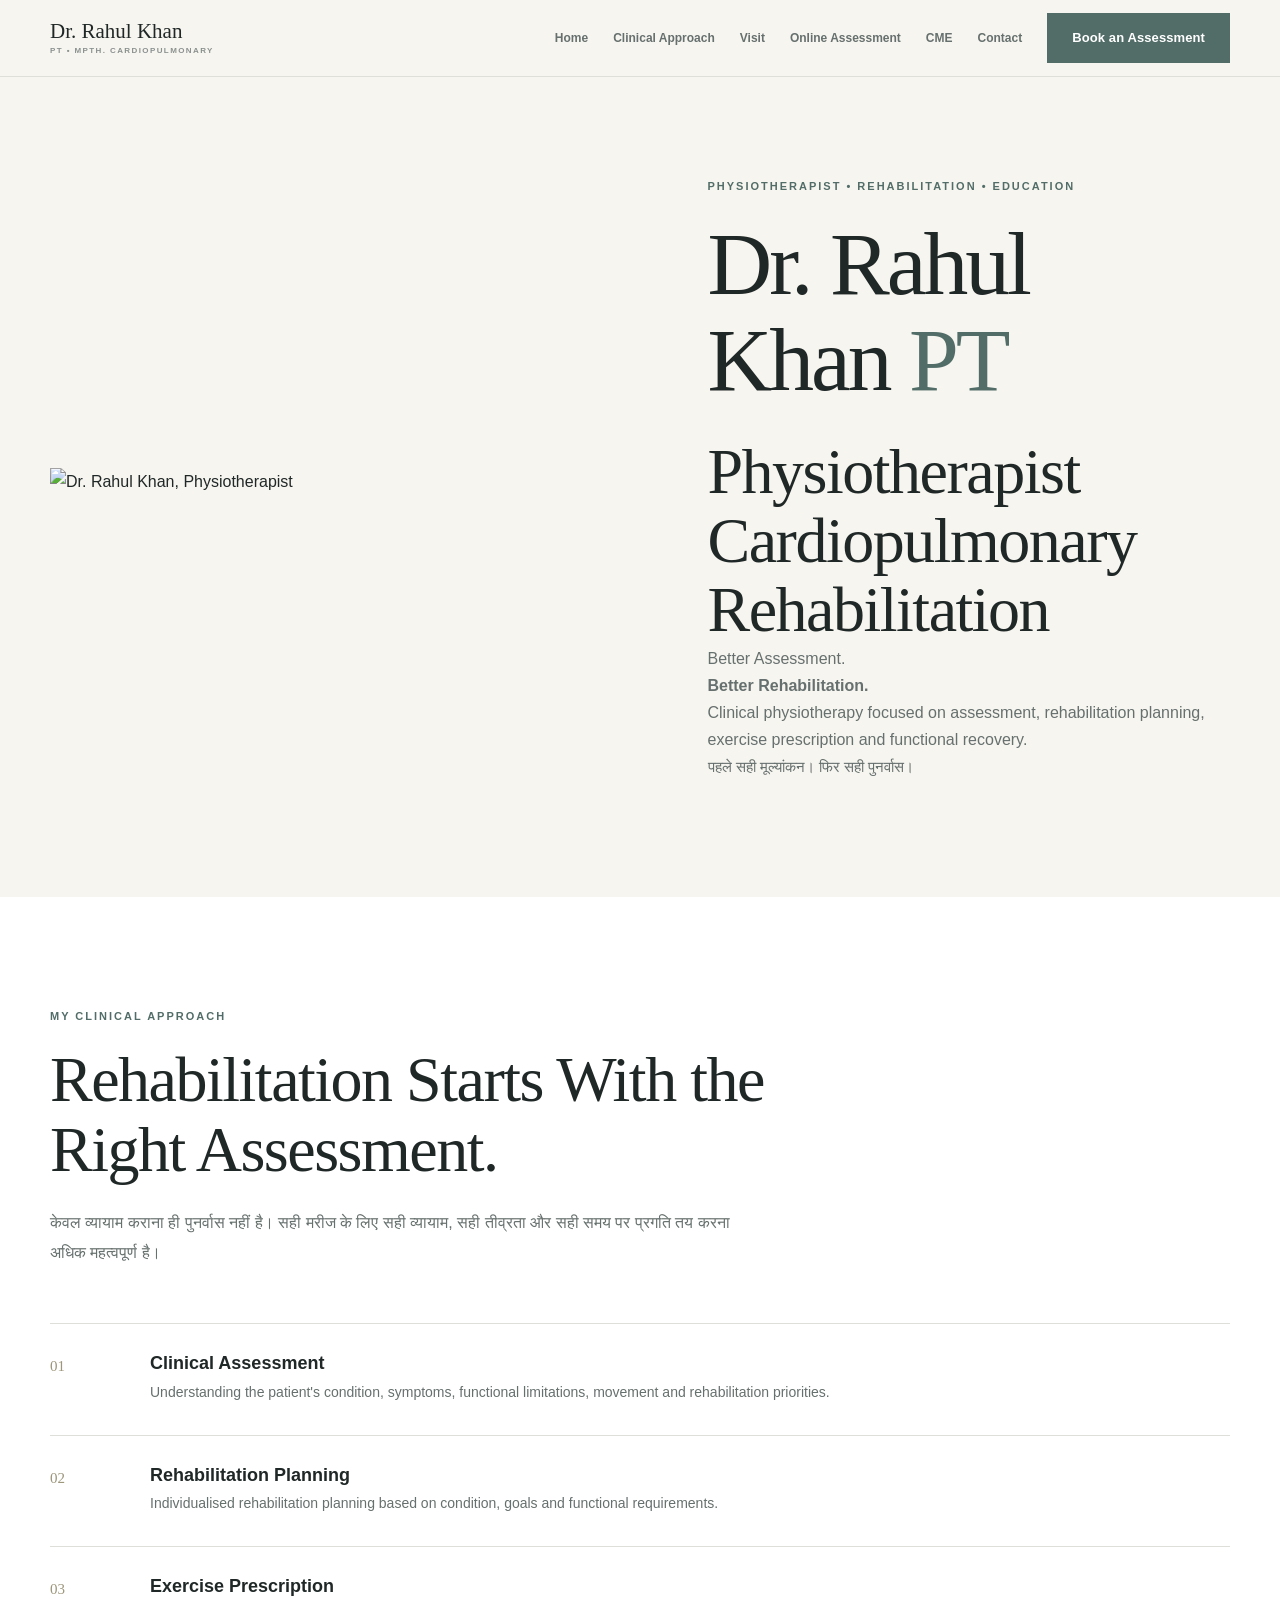
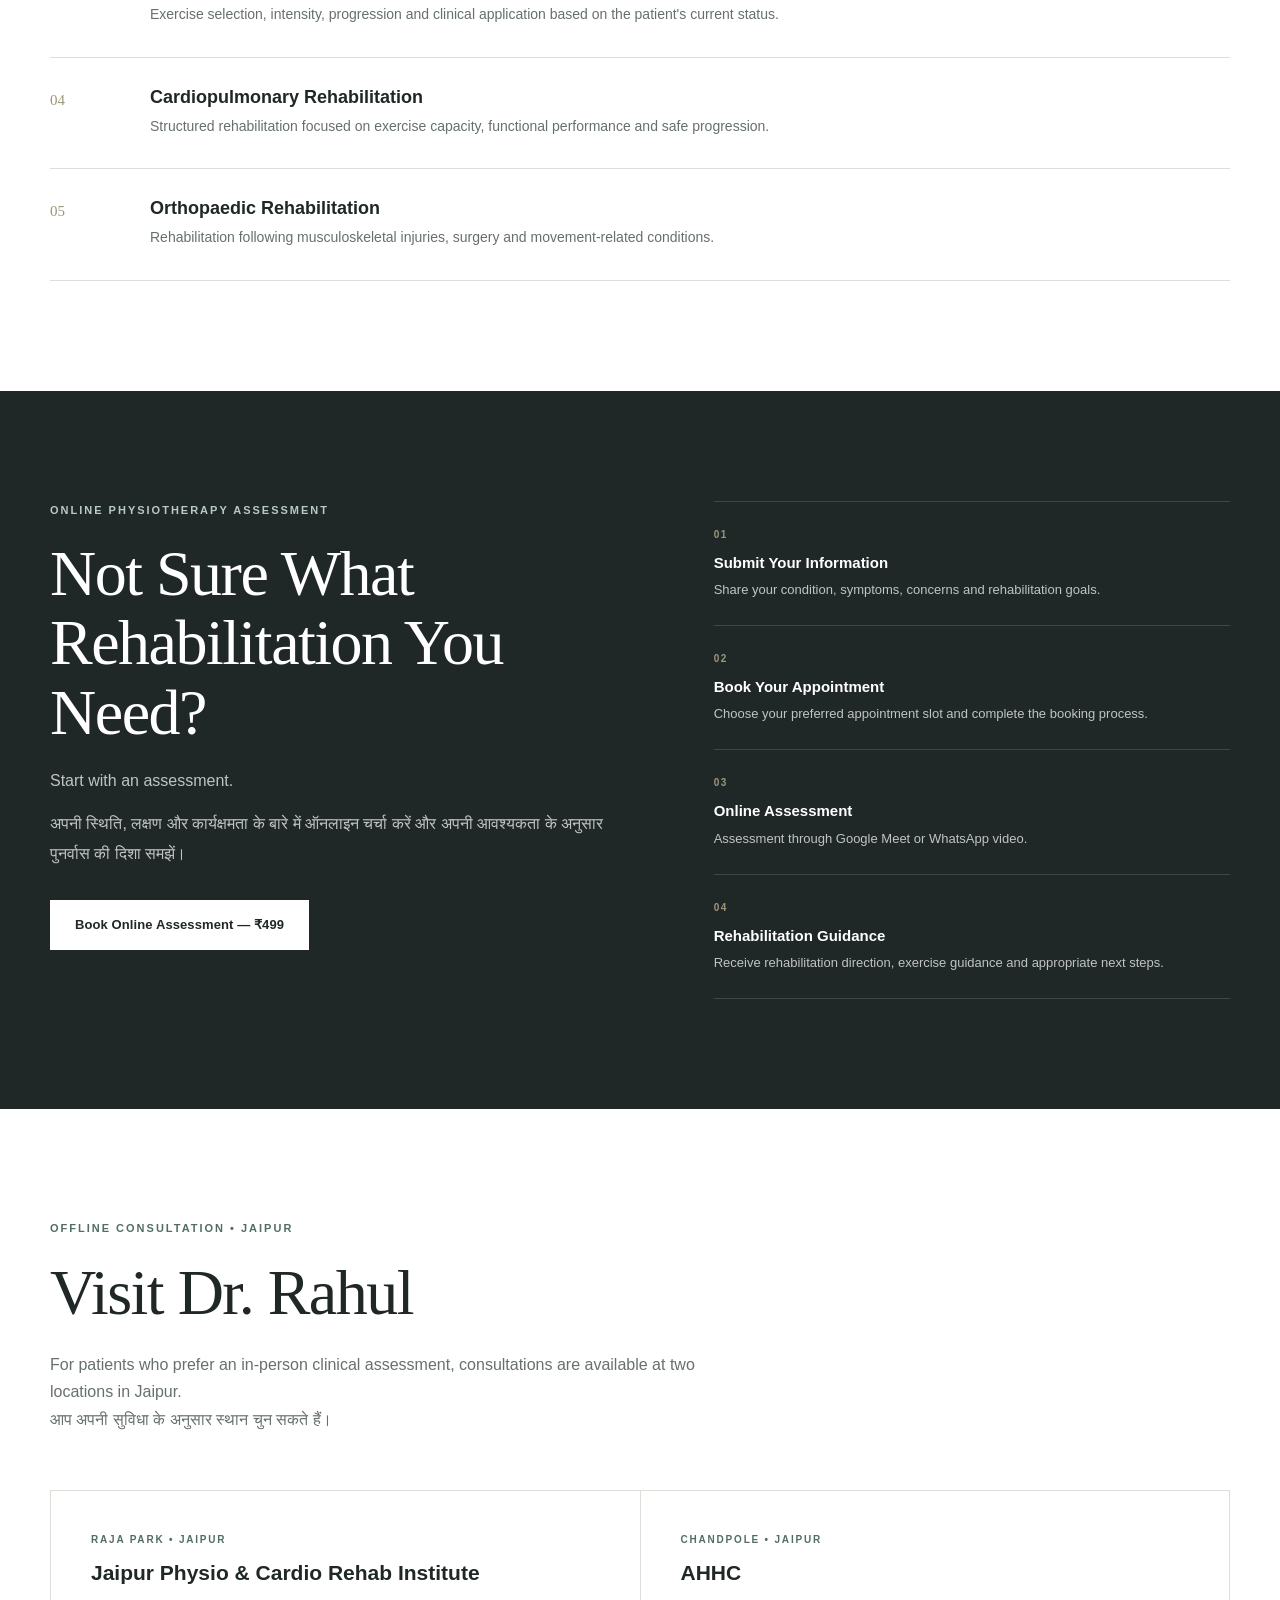
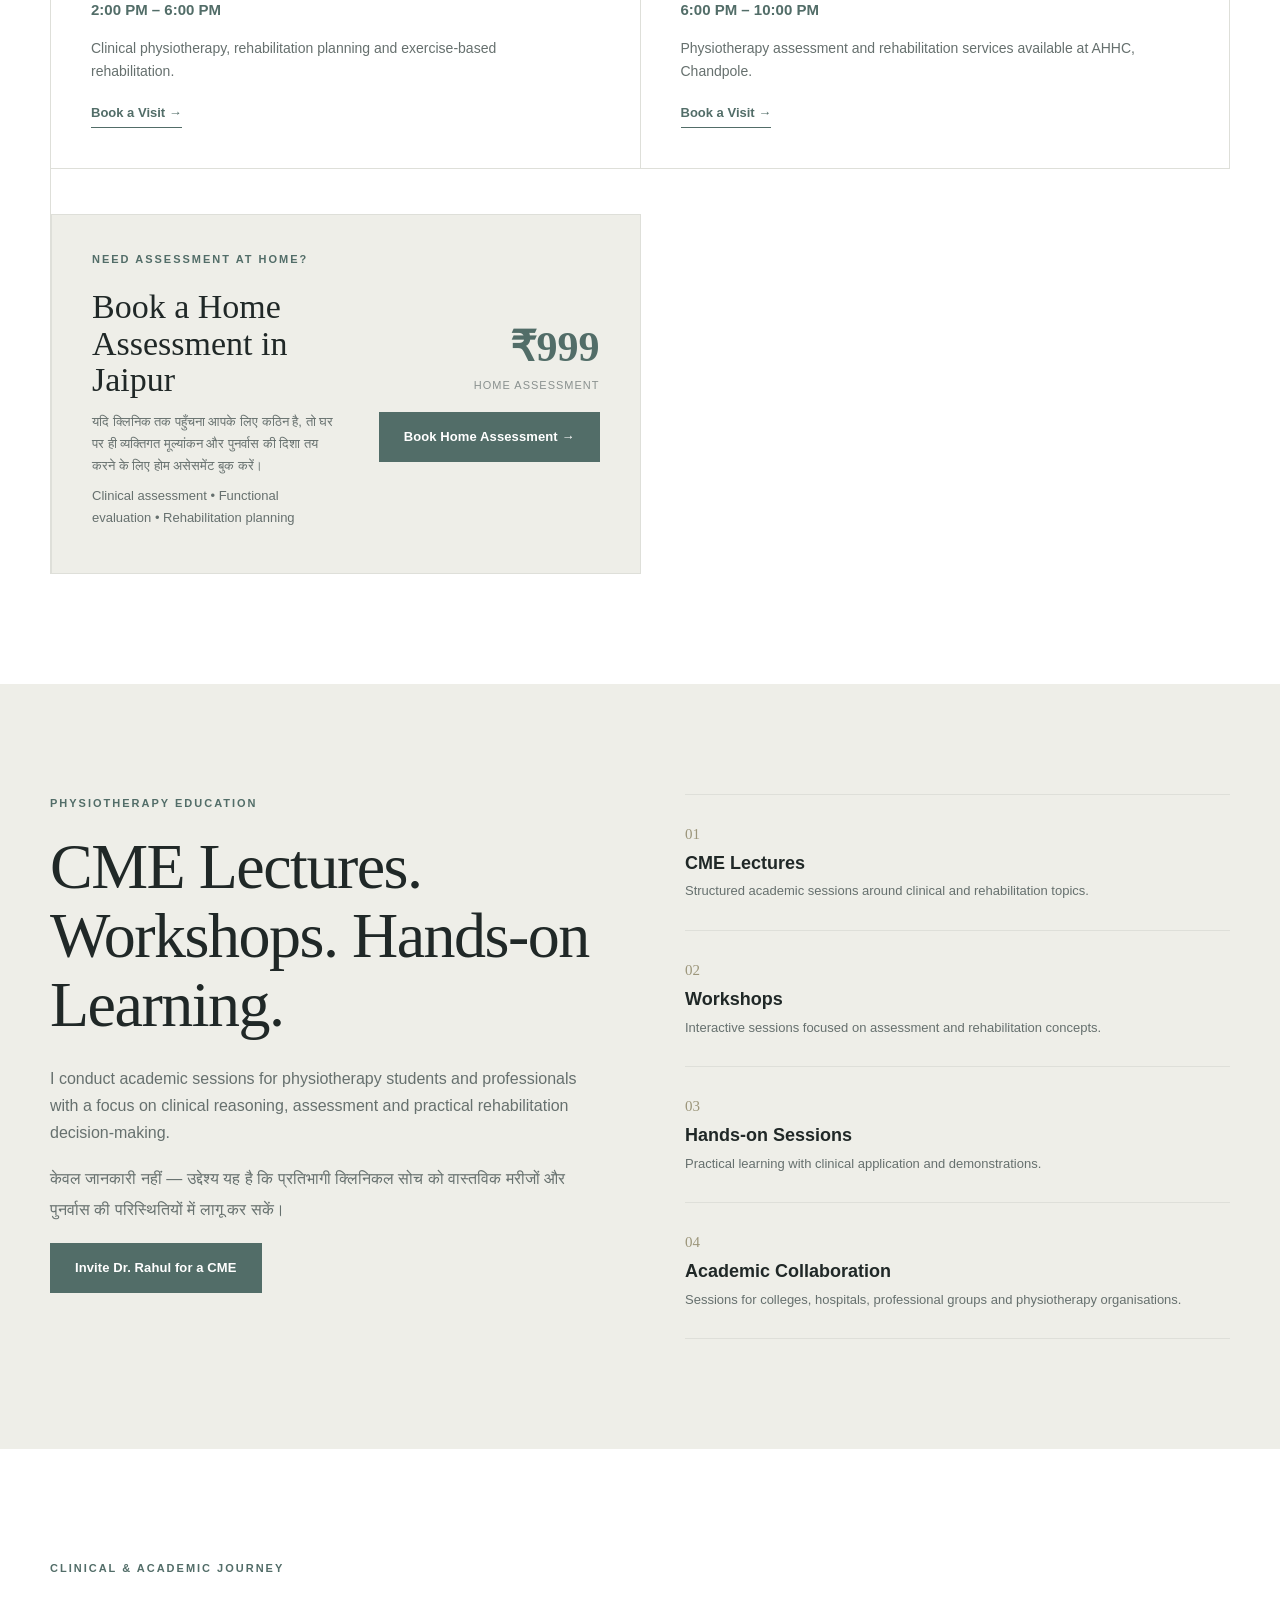
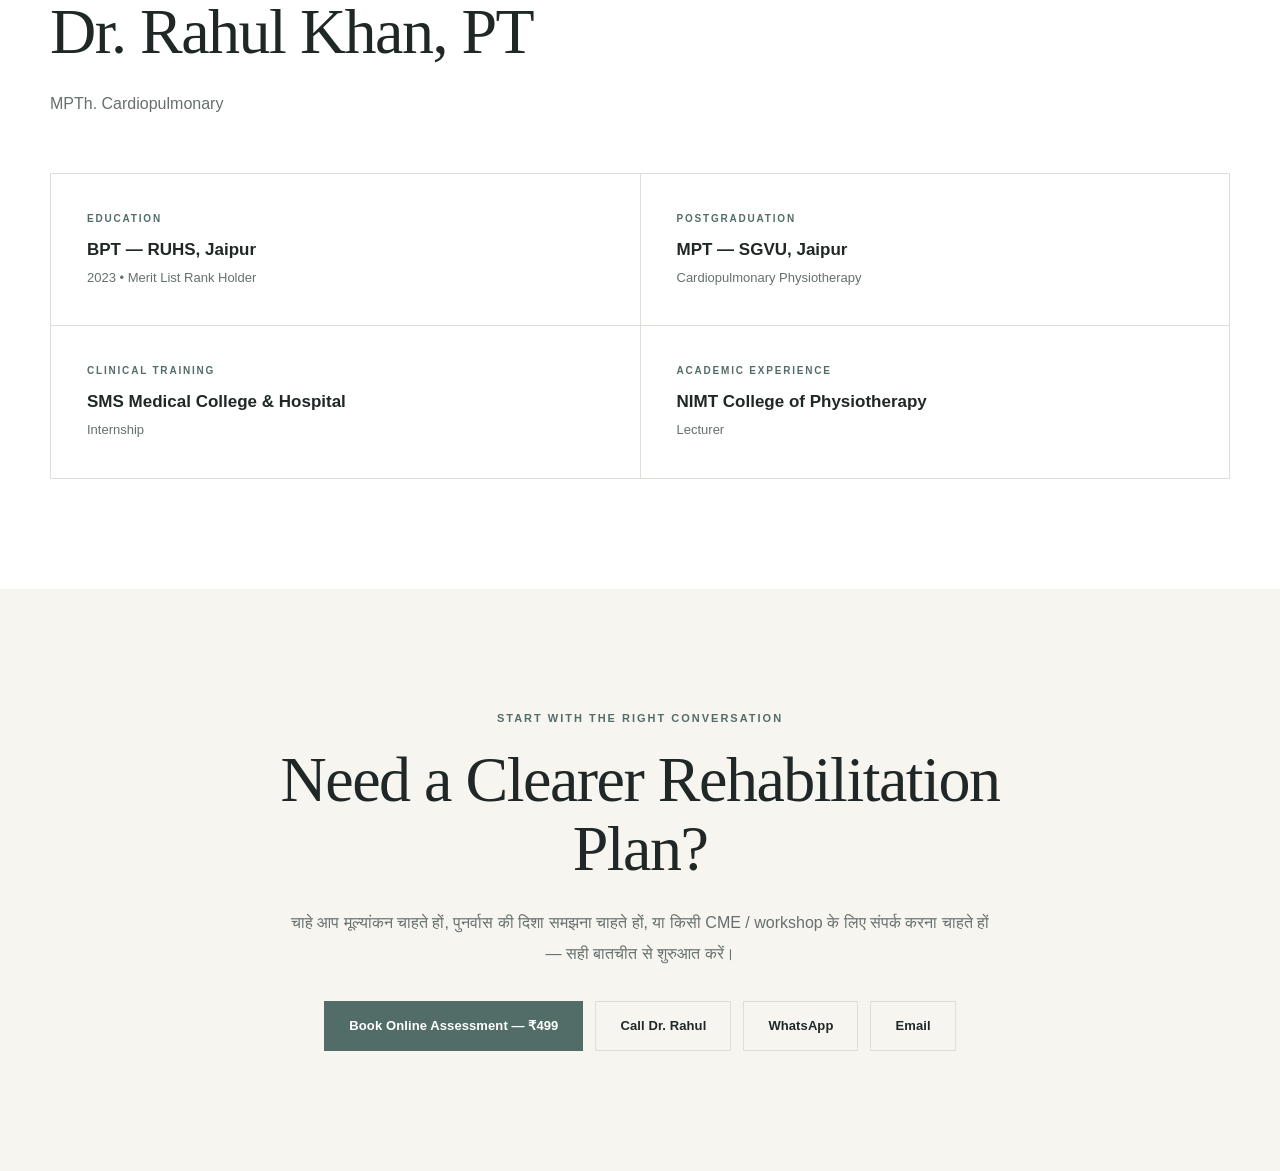
==== index.html @ 4900dc01 "Update index.html" ====
<!DOCTYPE html>
<html lang="en">

<head>

    <!-- =====================================================
         BASIC SEO
    ====================================================== -->

    <meta charset="UTF-8">

    <meta name="viewport"
          content="width=device-width, initial-scale=1.0">

    <title>
        Dr. Rahul Khan PT | Physiotherapist in Jaipur | Rehabilitation & Clinical Assessment
    </title>

    <meta name="description"
          content="Dr. Rahul Khan, PT (MPTh. Cardiopulmonary) is a physiotherapist in Jaipur focused on clinical assessment, rehabilitation planning, exercise prescription and cardiopulmonary rehabilitation. Online assessment, home assessment and CME sessions available.">

    <meta name="keywords"
          content="Dr Rahul Khan physiotherapist Jaipur, physiotherapist Jaipur, physiotherapy assessment Jaipur, rehabilitation planning Jaipur, physiotherapist home assessment Jaipur, cardiopulmonary rehabilitation Jaipur, exercise prescription, physiotherapy CME, physiotherapy lecturer">

    <meta name="author"
          content="Dr. Rahul Khan, PT">

    <meta name="robots"
          content="index, follow">

    <meta name="language"
          content="English">


    <!-- =====================================================
         CANONICAL
    ====================================================== -->

    <link rel="canonical"
          href="https://drrahulkhanpt.github.io/Dr_RahulPT/">


    <!-- =====================================================
         OPEN GRAPH
    ====================================================== -->

    <meta property="og:type"
          content="website">

    <meta property="og:title"
          content="Dr. Rahul Khan PT | Physiotherapist in Jaipur">

    <meta property="og:description"
          content="Clinical assessment, rehabilitation planning, exercise prescription and physiotherapy education by Dr. Rahul Khan, PT.">

    <meta property="og:url"
          content="https://drrahulkhanpt.github.io/Dr_RahulPT/">

    <meta property="og:site_name"
          content="Dr. Rahul Khan PT">


    <!-- =====================================================
         TWITTER / SOCIAL SHARING
    ====================================================== -->

    <meta name="twitter:card"
          content="summary">

    <meta name="twitter:title"
          content="Dr. Rahul Khan PT | Physiotherapist in Jaipur">

    <meta name="twitter:description"
          content="Clinical assessment, rehabilitation planning, exercise prescription and physiotherapy education.">


    <!-- =====================================================
         STYLESHEET
    ====================================================== -->

    <link rel="stylesheet"
          href="css/style.css">


    <!-- =====================================================
         STRUCTURED DATA / LOCAL SEO
    ====================================================== -->

    <script type="application/ld+json">
    {
        "@context": "https://schema.org",
        "@type": "Person",

        "name": "Dr. Rahul Khan",

        "jobTitle": "Physiotherapist",

        "description": "Physiotherapist focused on clinical assessment, rehabilitation planning, exercise prescription and cardiopulmonary rehabilitation.",

        "url": "https://drrahulkhanpt.github.io/Dr_RahulPT/",

        "email": "mailto:drrahulkhanpt@gmail.com",

        "telephone": "+91-9351449746",

        "sameAs": [
            "https://www.instagram.com/dr_rahul100825/"
        ],

        "worksFor": {
            "@type": "Organization",
            "name": "Jaipur Physio & Cardio Rehab Institute"
        },

        "knowsAbout": [
            "Physiotherapy",
            "Clinical Assessment",
            "Rehabilitation Planning",
            "Exercise Prescription",
            "Cardiopulmonary Rehabilitation",
            "Orthopaedic Rehabilitation",
            "Physiotherapy Education"
        ]
    }
    </script>

</head>


<body>


<!-- =========================================================
     HEADER
========================================================= -->

<header class="site-header">

    <div class="container">

        <a href="#home"
           class="site-logo">

            Dr. Rahul Khan

            <span>
                PT • MPTh. Cardiopulmonary
            </span>

        </a>


        <nav class="nav-links">

            <a href="#home">
                Home
            </a>

            <a href="#approach">
                Clinical Approach
            </a>

            <a href="#visit">
                Visit
            </a>

            <a href="#online">
                Online Assessment
            </a>

            <a href="#cme">
                CME
            </a>

            <a href="#contact">
                Contact
            </a>

        </nav>


        <a href="#online"
           class="btn btn-primary">

            Book an Assessment

        </a>

    </div>

</header>



<!-- =========================================================
     HERO / PROFESSIONAL INTRODUCTION
========================================================= -->

<section class="hero" id="home">

    <div class="container hero-container">

        <!-- PROFESSIONAL PHOTO -->

        <div class="hero-image">

            <img
                src="images/dr-rahul-khan.jpg"
                alt="Dr. Rahul Khan, Physiotherapist"
            >

        </div>


        <!-- PROFESSIONAL INTRODUCTION -->

        <div class="hero-content">

            <div class="eyebrow">
                PHYSIOTHERAPIST • REHABILITATION • EDUCATION
            </div>


            <h1>
                Dr. Rahul Khan
                <span>PT</span>
            </h1>


            <h2>
                Physiotherapist
                <br>
                Cardiopulmonary Rehabilitation
            </h2>


            <p class="hero-tagline">
                Better Assessment.
                <br>
                <strong>Better Rehabilitation.</strong>
            </p>


            <p class="hero-description">

                Clinical physiotherapy focused on assessment,
                rehabilitation planning, exercise prescription
                and functional recovery.

            </p>


            <p class="hindi-text">

                पहले सही मूल्यांकन।
                फिर सही पुनर्वास।

            </p>

        </div>

    </div>

</section>
<!-- =========================================================
     CLINICAL APPROACH
========================================================= -->

<section class="approach-section"
         id="approach">

    <div class="container">


        <div class="section-intro">

            <div class="eyebrow">
                MY CLINICAL APPROACH
            </div>


            <h2>
                Rehabilitation Starts With the Right Assessment.
            </h2>


            <p class="hindi-text">

                केवल व्यायाम कराना ही पुनर्वास नहीं है।
                सही मरीज के लिए सही व्यायाम, सही तीव्रता
                और सही समय पर प्रगति तय करना अधिक महत्वपूर्ण है।

            </p>

        </div>



        <div class="approach-grid">


            <!-- 01 -->

            <div class="approach-item">

                <span>
                    01
                </span>

                <div>

                    <h3>
                        Clinical Assessment
                    </h3>

                    <p>
                        Understanding the patient's condition,
                        symptoms, functional limitations,
                        movement and rehabilitation priorities.
                    </p>

                </div>

            </div>



            <!-- 02 -->

            <div class="approach-item">

                <span>
                    02
                </span>

                <div>

                    <h3>
                        Rehabilitation Planning
                    </h3>

                    <p>
                        Individualised rehabilitation planning
                        based on condition, goals and functional
                        requirements.
                    </p>

                </div>

            </div>



            <!-- 03 -->

            <div class="approach-item">

                <span>
                    03
                </span>

                <div>

                    <h3>
                        Exercise Prescription
                    </h3>

                    <p>
                        Exercise selection, intensity, progression
                        and clinical application based on the
                        patient's current status.
                    </p>

                </div>

            </div>



            <!-- 04 -->

            <div class="approach-item">

                <span>
                    04
                </span>

                <div>

                    <h3>
                        Cardiopulmonary Rehabilitation
                    </h3>

                    <p>
                        Structured rehabilitation focused on
                        exercise capacity, functional performance
                        and safe progression.
                    </p>

                </div>

            </div>



            <!-- 05 -->

            <div class="approach-item">

                <span>
                    05
                </span>

                <div>

                    <h3>
                        Orthopaedic Rehabilitation
                    </h3>

                    <p>
                        Rehabilitation following musculoskeletal
                        injuries, surgery and movement-related
                        conditions.
                    </p>

                </div>

            </div>

        </div>

    </div>

</section>



<!-- =========================================================
     ONLINE ASSESSMENT
========================================================= -->

<section class="online-section"
         id="online">

    <div class="container online-container">


        <!-- LEFT -->

        <div>

            <div class="eyebrow">
                ONLINE PHYSIOTHERAPY ASSESSMENT
            </div>


            <h2>
                Not Sure What Rehabilitation You Need?
            </h2>


            <p>
                Start with an assessment.
            </p>


            <p class="hindi-text">

                अपनी स्थिति, लक्षण और कार्यक्षमता के बारे में
                ऑनलाइन चर्चा करें और अपनी आवश्यकता के अनुसार
                पुनर्वास की दिशा समझें।

            </p>


            <div class="hero-actions">

                <a href="booking.html"
                   class="btn btn-light">

                    Book Online Assessment — ₹499

                </a>

            </div>

        </div>



        <!-- RIGHT -->

        <div class="online-process">


            <div>

                <span>
                    01
                </span>

                <strong>
                    Submit Your Information
                </strong>

                <p>
                    Share your condition, symptoms,
                    concerns and rehabilitation goals.
                </p>

            </div>


            <div>

                <span>
                    02
                </span>

                <strong>
                    Book Your Appointment
                </strong>

                <p>
                    Choose your preferred appointment
                    slot and complete the booking process.
                </p>

            </div>


            <div>

                <span>
                    03
                </span>

                <strong>
                    Online Assessment
                </strong>

                <p>
                    Assessment through Google Meet
                    or WhatsApp video.
                </p>

            </div>


            <div>

                <span>
                    04
                </span>

                <strong>
                    Rehabilitation Guidance
                </strong>

                <p>
                    Receive rehabilitation direction,
                    exercise guidance and appropriate
                    next steps.
                </p>

            </div>

        </div>

    </div>

</section>



<!-- =========================================================
     OFFLINE VISIT
========================================================= -->

<section class="visit-section"
         id="visit">

    <div class="container">


        <div class="section-intro">

            <div class="eyebrow">
                OFFLINE CONSULTATION • JAIPUR
            </div>


            <h2>
                Visit Dr. Rahul
            </h2>


            <p>
                For patients who prefer an in-person
                clinical assessment, consultations are
                available at two locations in Jaipur.
            </p>


            <p class="hindi-text">

                आप अपनी सुविधा के अनुसार स्थान चुन सकते हैं।

            </p>

        </div>



        <div class="visit-grid">


            <!-- JPCRI -->

            <div class="visit-card">

                <span>
                    RAJA PARK • JAIPUR
                </span>


                <h3>
                    Jaipur Physio & Cardio Rehab Institute
                </h3>


                <p class="time">
                    2:00 PM – 6:00 PM
                </p>


                <p>
                    Clinical physiotherapy,
                    rehabilitation planning and
                    exercise-based rehabilitation.
                </p>


                <a href="#contact"
                   class="text-button">

                    Book a Visit →

                </a>

            </div>



            <!-- AHHC -->

            <div class="visit-card">

                <span>
                    CHANDPOLE • JAIPUR
                </span>


                <h3>
                    AHHC
                </h3>


                <p class="time">
                    6:00 PM – 10:00 PM
                </p>


                <p>
                    Physiotherapy assessment and
                    rehabilitation services available
                    at AHHC, Chandpole.
                </p>


                <a href="#contact"
                   class="text-button">

                    Book a Visit →

                </a>
                        </div>


        <!-- =================================================
             HOME ASSESSMENT CTA
        ================================================== -->

        <div class="home-visit-cta">

            <div>

                <div class="eyebrow">
                    NEED ASSESSMENT AT HOME?
                </div>

                <h3>
                    Book a Home Assessment in Jaipur
                </h3>

                <p class="hindi-text">

                    यदि क्लिनिक तक पहुँचना आपके लिए कठिन है,
                    तो घर पर ही व्यक्तिगत मूल्यांकन और
                    पुनर्वास की दिशा तय करने के लिए
                    होम असेसमेंट बुक करें।

                </p>

                <p>
                    Clinical assessment • Functional evaluation
                    • Rehabilitation planning
                </p>

            </div>


            <div class="home-visit-cta-action">

                <strong>
                    ₹999
                </strong>

                <span>
                    Home Assessment
                </span>


                <a
                    href="home-assessment.html"
                    class="btn btn-primary">

                    Book Home Assessment →

                </a>

            </div>

        </div>

    </div>

</section>
    



<!-- =========================================================
     CME / EDUCATION
========================================================= -->

<section class="cme-section"
         id="cme">

    <div class="container cme-container">


        <div class="cme-content">

            <div class="eyebrow">
                PHYSIOTHERAPY EDUCATION
            </div>


            <h2>
                CME Lectures. Workshops. Hands-on Learning.
            </h2>


            <p>

                I conduct academic sessions for physiotherapy
                students and professionals with a focus on
                clinical reasoning, assessment and practical
                rehabilitation decision-making.

            </p>


            <p class="hindi-text">

                केवल जानकारी नहीं — उद्देश्य यह है कि
                प्रतिभागी क्लिनिकल सोच को वास्तविक मरीजों
                और पुनर्वास की परिस्थितियों में लागू कर सकें।

            </p>


            <a href="cme-booking.html"
               class="btn btn-primary">

                Invite Dr. Rahul for a CME

            </a>

        </div>



        <div class="cme-topics">


            <div>

                <span>
                    01
                </span>

                <h3>
                    CME Lectures
                </h3>

                <p>
                    Structured academic sessions
                    around clinical and rehabilitation topics.
                </p>

            </div>


            <div>

                <span>
                    02
                </span>

                <h3>
                    Workshops
                </h3>

                <p>
                    Interactive sessions focused on
                    assessment and rehabilitation concepts.
                </p>

            </div>


            <div>

                <span>
                    03
                </span>

                <h3>
                    Hands-on Sessions
                </h3>

                <p>
                    Practical learning with clinical
                    application and demonstrations.
                </p>

            </div>


            <div>

                <span>
                    04
                </span>

                <h3>
                    Academic Collaboration
                </h3>

                <p>
                    Sessions for colleges, hospitals,
                    professional groups and physiotherapy
                    organisations.
                </p>

            </div>

        </div>

    </div>

</section>



<!-- =========================================================
     EDUCATION & PROFESSIONAL JOURNEY
========================================================= -->

<section class="credentials-section">

    <div class="container">


        <div class="section-intro">

            <div class="eyebrow">
                CLINICAL & ACADEMIC JOURNEY
            </div>


            <h2>
                Dr. Rahul Khan, PT
            </h2>


            <p>
                MPTh. Cardiopulmonary
            </p>

        </div>



        <div class="credentials-grid">


            <!-- EDUCATION -->

            <div>

                <span>
                    EDUCATION
                </span>

                <h3>
                    BPT — RUHS, Jaipur
                </h3>

                <p>
                    2023 • Merit List Rank Holder
                </p>

            </div>



            <!-- POSTGRADUATION -->

            <div>

                <span>
                    POSTGRADUATION
                </span>

                <h3>
                    MPT — SGVU, Jaipur
                </h3>

                <p>
                    Cardiopulmonary Physiotherapy
                </p>

            </div>



            <!-- CLINICAL TRAINING -->

            <div>

                <span>
                    CLINICAL TRAINING
                </span>

                <h3>
                    SMS Medical College & Hospital
                </h3>

                <p>
                    Internship
                </p>

            </div>



            <!-- ACADEMIC EXPERIENCE -->

            <div>

                <span>
                    ACADEMIC EXPERIENCE
                </span>

                <h3>
                    NIMT College of Physiotherapy
                </h3>

                <p>
                    Lecturer
                </p>

            </div>

        </div>

    </div>

</section>



<!-- =========================================================
     CONTACT / FINAL CTA
========================================================= -->

<section class="final-section" id="contact">

    <div class="container">

        <div class="eyebrow">
            START WITH THE RIGHT CONVERSATION
        </div>

        <h2>
            Need a Clearer Rehabilitation Plan?
        </h2>

        <p class="hindi-text">

            चाहे आप मूल्यांकन चाहते हों,
            पुनर्वास की दिशा समझना चाहते हों,
            या किसी CME / workshop के लिए संपर्क करना चाहते हों —
            सही बातचीत से शुरुआत करें।

        </p>

        <div class="final-actions">

            <a href="booking.html"
               class="btn btn-primary">

                Book Online Assessment — ₹499

            </a>

            <a href="tel:+919351449746"
               class="btn btn-outline">

                Call Dr. Rahul

            </a>

            <a href="https://wa.me/919351449746"
               class="btn btn-outline"
               target="_blank"
               rel="noopener">

                WhatsApp

            </a>

            <a href="mailto:drrahulkhanpt@gmail.com"
               class="btn btn-outline">

                Email

            </a>

        </div>

    </div>

</section>
---- css/style.css ----
/* =========================================================
   DR. RAHUL KHAN, PT
   PERSONAL WEBSITE
   Clinical Physiotherapy • Rehabilitation • Education

   DESIGN:
   Warm Ivory + Charcoal + Muted Sage
   Responsive / Mobile First
========================================================= */


/* =========================================================
   01. COLOUR SYSTEM & VARIABLES
========================================================= */

:root {

    --bg: #F7F5F0;
    --bg-soft: #EEEEE8;
    --white: #FFFFFF;

    --text: #202827;
    --text-soft: #66706E;
    --text-light: #8A918F;

    --accent: #526D68;
    --accent-dark: #3F5955;
    --accent-soft: #DCE5E1;

    --dark: #202827;
    --dark-soft: #2B3432;

    --border: #DEDFD9;
    --border-dark: rgba(255,255,255,0.14);

    --gold-muted: #9C967B;

    --serif: Georgia, "Times New Roman", serif;
    --sans: Arial, Helvetica, sans-serif;

    --container: 1180px;

    --section-space: 110px;

}


/* =========================================================
   02. RESET
========================================================= */

* {
    margin: 0;
    padding: 0;
    box-sizing: border-box;
}

html {
    scroll-behavior: smooth;
}

body {
    background: var(--bg);
    color: var(--text);

    font-family: var(--sans);

    font-size: 16px;
    line-height: 1.7;

    -webkit-font-smoothing: antialiased;
    text-rendering: optimizeLegibility;
}

img {
    display: block;
    max-width: 100%;
}

a {
    color: inherit;
    text-decoration: none;
}

button,
input,
textarea,
select {
    font: inherit;
}


/* =========================================================
   03. GLOBAL CONTAINER
========================================================= */

.container {
    width: min(
        calc(100% - 60px),
        var(--container)
    );

    margin-left: auto;
    margin-right: auto;
}


/* =========================================================
   04. TYPOGRAPHY
========================================================= */

h1,
h2,
h3 {
    font-family: var(--serif);

    font-weight: 500;

    color: var(--text);

    line-height: 1.08;
}

h1 {
    letter-spacing: -3px;
}

h2 {
    font-size: clamp(42px, 5vw, 68px);

    letter-spacing: -1.5px;
}

h3 {
    font-size: 24px;
}

p {
    color: var(--text-soft);
}

.eyebrow {
    margin-bottom: 20px;

    color: var(--accent);

    font-size: 11px;
    font-weight: 700;

    letter-spacing: 2px;

    text-transform: uppercase;
}

.hindi-text {
    line-height: 1.9;
}


/* =========================================================
   05. BUTTON SYSTEM
========================================================= */

.btn {
    display: inline-flex;

    align-items: center;
    justify-content: center;

    min-height: 50px;

    padding: 0 24px;

    border: 1px solid transparent;

    font-size: 13px;
    font-weight: 700;

    letter-spacing: 0.1px;

    transition:
        background 0.25s ease,
        color 0.25s ease,
        border-color 0.25s ease,
        transform 0.25s ease;
}

.btn:hover {
    transform: translateY(-2px);
}

.btn-primary {
    background: var(--accent);
    color: var(--white);
}

.btn-primary:hover {
    background: var(--accent-dark);
}

.btn-light {
    background: var(--white);
    color: var(--dark);
}

.btn-light:hover {
    background: var(--accent-soft);
}

.btn-outline {
    background: transparent;

    border-color: var(--border);

    color: var(--text);
}

.btn-outline:hover {
    border-color: var(--accent);
    color: var(--accent);
}


/* =========================================================
   06. TEXT BUTTON
========================================================= */

.text-button {
    display: inline-block;

    margin-top: 18px;

    padding-bottom: 3px;

    color: var(--accent);

    font-size: 13px;
    font-weight: 700;

    border-bottom: 1px solid var(--accent);

    transition:
        color 0.2s ease,
        border-color 0.2s ease;
}

.text-button:hover {
    color: var(--accent-dark);
    border-color: var(--accent-dark);
}


/* =========================================================
   07. HEADER
========================================================= */

.site-header {
    position: sticky;

    top: 0;

    z-index: 1000;

    background: rgba(247,245,240,0.96);

    border-bottom: 1px solid var(--border);

    backdrop-filter: blur(12px);
}

.site-header .container {
    min-height: 76px;

    display: flex;

    align-items: center;

    justify-content: space-between;

    gap: 25px;
}

.site-logo {
    flex-shrink: 0;

    font-family: var(--serif);

    font-size: 21px;

    line-height: 1.1;

    color: var(--text);
}

.site-logo span {
    display: block;

    margin-top: 4px;

    font-family: var(--sans);

    font-size: 8px;

    font-weight: 600;

    letter-spacing: 1.4px;

    color: var(--text-light);

    text-transform: uppercase;
}

.nav-links {
    display: flex;

    align-items: center;

    justify-content: center;

    gap: 25px;

    margin-left: auto;
}

.nav-links a {
    color: var(--text-soft);

    font-size: 12px;

    font-weight: 600;

    transition: color 0.2s ease;
}

.nav-links a:hover {
    color: var(--accent);
}

.site-header > .container > .btn {
    flex-shrink: 0;
}


/* =========================================================
   08. HERO
========================================================= */

.hero {
    padding: 100px 0 110px;

    background: var(--bg);
}

.hero .container {
    display: grid;

    grid-template-columns: 1.05fr 0.95fr;

    align-items: center;

    gap: 80px;
}

.hero-content {
    max-width: 720px;
}

.hero h1 {
    margin-bottom: 28px;

    font-size: clamp(
        56px,
        7vw,
        92px
    );
}

.hero h1 span {
    color: var(--accent);
}

.hero .lead {
    max-width: 620px;

    margin-bottom: 22px;

    font-size: 18px;

    line-height: 1.8;
}

.hero .hindi-text {
    max-width: 620px;

    margin-bottom: 5px;

    color: var(--text-soft);

    font-size: 15px;
}

.hero-actions {
    display: flex;

    flex-wrap: wrap;

    gap: 12px;

    margin-top: 30px;
}


/* =========================================================
   09. HERO IMAGE
========================================================= */

.hero-image {
    width: 100%;
}

.photo-placeholder {
    width: 100%;

    min-height: 570px;

    display: flex;

    align-items: center;

    justify-content: center;

    padding: 40px;

    background: var(--accent-soft);

    border: 1px solid var(--border);

    text-align: center;
}

.photo-placeholder strong {
    display: block;

    margin-bottom: 8px;

    font-family: var(--serif);

    font-size: 25px;

    font-weight: 500;

    color: var(--text);
}

.photo-placeholder p {
    font-size: 13px;
}


/* =========================================================
   10. SECTION INTRO
========================================================= */

.section-intro {
    max-width: 760px;

    margin-bottom: 55px;
}

.section-intro h2 {
    margin-bottom: 24px;
}

.section-intro p {
    max-width: 700px;

    font-size: 16px;
}


/* =========================================================
   11. CLINICAL APPROACH
========================================================= */

.approach-section {
    padding: var(--section-space) 0;

    background: var(--white);
}

.approach-grid {
    border-top: 1px solid var(--border);
}

.approach-item {
    display: grid;

    grid-template-columns: 70px 1fr;

    gap: 30px;

    padding: 30px 0;

    border-bottom: 1px solid var(--border);
}

.approach-item > span {
    color: var(--gold-muted);

    font-family: var(--serif);

    font-size: 15px;
}

.approach-item h3 {
    margin-bottom: 7px;

    font-family: var(--sans);

    font-size: 18px;

    font-weight: 600;
}

.approach-item p {
    max-width: 780px;

    font-size: 14px;
}


/* =========================================================
   12. ONLINE ASSESSMENT
========================================================= */

.online-section {
    padding: var(--section-space) 0;

    background: var(--dark);
}

.online-container {
    display: grid;

    grid-template-columns: 1fr 0.9fr;

    align-items: start;

    gap: 90px;
}

.online-section h2 {
    max-width: 760px;

    margin-bottom: 20px;

    color: var(--white);
}

.online-section p {
    color: rgba(255,255,255,0.72);
}

.online-section .eyebrow {
    color: #B9C9C4;
}

.online-section .hindi-text {
    max-width: 650px;

    margin-top: 15px;
}

.online-process {
    border-top: 1px solid var(--border-dark);
}

.online-process > div {
    padding: 24px 0;

    border-bottom: 1px solid var(--border-dark);
}

.online-process span {
    display: block;

    margin-bottom: 7px;

    color: var(--gold-muted);

    font-size: 10px;

    font-weight: 700;

    letter-spacing: 1.5px;
}

.online-process strong {
    display: block;

    margin-bottom: 5px;

    color: var(--white);

    font-size: 15px;
}

.online-process p {
    font-size: 13px;

    line-height: 1.6;
}


/* =========================================================
   13. VISIT SECTION
========================================================= */

.visit-section {
    padding: var(--section-space) 0;

    background: var(--white);
}

.visit-grid {
    display: grid;

    grid-template-columns: repeat(2, 1fr);

    margin-top: 55px;

    border-top: 1px solid var(--border);

    border-left: 1px solid var(--border);
}

.visit-card {
    padding: 40px;

    border-right: 1px solid var(--border);

    border-bottom: 1px solid var(--border);
}

.visit-card > span {
    display: block;

    margin-bottom: 14px;

    color: var(--accent);

    font-size: 10px;

    font-weight: 700;

    letter-spacing: 1.8px;

    text-transform: uppercase;
}

.visit-card h3 {
    margin-bottom: 12px;

    font-family: var(--sans);

    font-size: 21px;

    font-weight: 600;
}

.visit-card .time {
    margin-bottom: 14px;

    color: var(--accent);

    font-size: 15px;

    font-weight: 700;
}

.visit-card p:not(.time) {
    max-width: 480px;

    font-size: 14px;
}


/* =========================================================
   14. CME SECTION
========================================================= */

.cme-section {
    padding: var(--section-space) 0;

    background: var(--bg-soft);
}

.cme-container {
    display: grid;

    grid-template-columns: 1fr 1fr;

    align-items: start;

    gap: 90px;
}

.cme-content h2 {
    max-width: 720px;

    margin-bottom: 25px;
}

.cme-content p {
    max-width: 650px;

    margin-bottom: 18px;
}

.cme-topics {
    border-top: 1px solid var(--border);
}

.cme-topics > div {
    padding: 27px 0;

    border-bottom: 1px solid var(--border);
}

.cme-topics span {
    display: block;

    margin-bottom: 7px;

    color: var(--gold-muted);

    font-family: var(--serif);

    font-size: 15px;
}

.cme-topics h3 {
    margin-bottom: 7px;

    font-family: var(--sans);

    font-size: 18px;

    font-weight: 600;
}

.cme-topics p {
    font-size: 13px;
}


/* =========================================================
   15. CREDENTIALS
========================================================= */

.credentials-section {
    padding: var(--section-space) 0;

    background: var(--white);
}

.credentials-grid {
    display: grid;

    grid-template-columns: repeat(2, 1fr);

    margin-top: 55px;

    border-top: 1px solid var(--border);

    border-left: 1px solid var(--border);
}

.credentials-grid > div {
    padding: 36px;

    border-right: 1px solid var(--border);

    border-bottom: 1px solid var(--border);
}

.credentials-grid span {
    display: block;

    margin-bottom: 14px;

    color: var(--accent);

    font-size: 10px;

    font-weight: 700;

    letter-spacing: 1.8px;

    text-transform: uppercase;
}

.credentials-grid h3 {
    margin-bottom: 8px;

    font-family: var(--sans);

    font-size: 17px;

    font-weight: 600;
}

.credentials-grid p {
    font-size: 13px;
}


/* =========================================================
   16. FINAL CTA / CONTACT
========================================================= */

.final-section {
    padding: 120px 0;

    background: var(--bg);

    text-align: center;
}

.final-section .container {
    max-width: 850px;
}

.final-section .eyebrow {
    margin-bottom: 18px;
}

.final-section h2 {
    margin-bottom: 25px;
}

.final-section p {
    max-width: 700px;

    margin-left: auto;
    margin-right: auto;

    font-size: 16px;
}

.final-actions {
    display: flex;

    flex-wrap: wrap;

    align-items: center;

    justify-content: center;

    gap: 12px;

    margin-top: 32px;
}


/* =========================================================
   17. FOOTER
========================================================= */

footer {
    padding: 42px 0;

    background: var(--dark);
}

footer .container {
    display: flex;

    align-items: center;

    justify-content: space-between;

    gap: 30px;
}

footer p {
    color: rgba(255,255,255,0.55);

    font-size: 12px;
}


/* =========================================================
   18. TABLET
========================================================= */

@media (max-width: 1000px) {

    .container {
        width: min(
            calc(100% - 44px),
            var(--container)
        );
    }

    .site-header .btn {
        display: none;
    }

    .nav-links {
        gap: 18px;
    }

    .hero .container {
        grid-template-columns: 1fr 0.85fr;

        gap: 45px;
    }

    .hero h1 {
        font-size: clamp(
            52px,
            7vw,
            72px
        );
    }

    .online-container,
    .cme-container {
        gap: 55px;
    }

}


/* =========================================================
   19. MOBILE
========================================================= */

@media (max-width: 760px) {

    :root {
        --section-space: 72px;
    }


    /* GLOBAL */

    .container {
        width: calc(100% - 32px);
    }


    /* HEADER */

    .site-header .container {
        min-height: 68px;

        gap: 12px;
    }

    .site-logo {
        font-size: 18px;
    }

    .site-logo span {
        font-size: 7px;

        letter-spacing: 1px;
    }

    .nav-links {
        display: none;
    }


    /* HERO */

    .hero {
        padding: 65px 0 72px;
    }

    .hero .container {
        display: flex;

        flex-direction: column;

        gap: 48px;

        align-items: stretch;
    }

    .hero h1 {
        margin-bottom: 24px;

        font-size: clamp(
            45px,
            14vw,
            62px
        );

        letter-spacing: -2px;
    }

    .hero .lead {
        font-size: 16px;
    }

    .hero .hindi-text {
        font-size: 14px;
    }

    .hero-actions {
        display: grid;

        grid-template-columns: 1fr;

        gap: 10px;

        margin-top: 25px;
    }

    .hero-actions .btn {
        width: 100%;
    }

    .hero-image {
        width: 100%;
    }

    .photo-placeholder {
        min-height: 430px;
    }


    /* HEADINGS */

    h2 {
        font-size: clamp(
            39px,
            11vw,
            52px
        );

        letter-spacing: -1px;
    }

    .section-intro {
        margin-bottom: 40px;
    }


    /* CLINICAL APPROACH */

    .approach-item {
        grid-template-columns: 40px 1fr;

        gap: 16px;

        padding: 25px 0;
    }

    .approach-item h3 {
        font-size: 17px;
    }

    .approach-item p {
        font-size: 13px;

        line-height: 1.65;
    }


    /* ONLINE */

    .online-container {
        display: flex;

        flex-direction: column;

        gap: 48px;
    }

    .online-section h2 {
        font-size: 42px;
    }

    .online-section .btn {
        width: 100%;
    }


    /* VISIT */

    .visit-grid {
        grid-template-columns: 1fr;

        margin-top: 38px;
    }

    .visit-card {
        padding: 30px 24px;
    }

    .visit-card h3 {
        font-size: 19px;
    }


    /* CME */

    .cme-container {
        display: flex;

        flex-direction: column;

        gap: 48px;
    }

    .cme-content .btn {
        width: 100%;
    }


    /* CREDENTIALS */

    .credentials-grid {
        grid-template-columns: 1fr;

        margin-top: 38px;
    }

    .credentials-grid > div {
        padding: 28px 24px;
    }


    /* FINAL CTA */

    .final-section {
        padding: 85px 0;
    }

    .final-section p {
        font-size: 14px;
    }

    .final-actions {
        display: grid;

        grid-template-columns: 1fr;

        gap: 10px;

        margin-top: 28px;
    }

    .final-actions .btn {
        width: 100%;
    }


    /* FOOTER */

    footer {
        padding: 35px 0;
    }

    footer .container {
        flex-direction: column;

        align-items: flex-start;

        gap: 7px;
    }

}


/* =========================================================
   20. SMALL MOBILE
========================================================= */

@media (max-width: 380px) {

    .container {
        width: calc(100% - 26px);
    }

    .hero h1 {
        font-size: 42px;
    }

    .online-section h2 {
        font-size: 38px;
    }

    .photo-placeholder {
        min-height: 360px;
    }

}
/* =========================================================
   HOME ASSESSMENT CTA
========================================================= */

.home-visit-cta {

    display: grid;

    grid-template-columns: 1fr auto;

    align-items: center;

    gap: 40px;

    margin-top: 45px;

    padding: 35px 40px;

    background: var(--bg-soft);

    border: 1px solid var(--border);

}


.home-visit-cta h3 {

    margin: 10px 0 12px;

    font-family: var(--serif);

    font-size: 34px;

}


.home-visit-cta p {

    max-width: 650px;

    margin-bottom: 8px;

    font-size: 13px;

    line-height: 1.7;

}


.home-visit-cta-action {

    display: flex;

    flex-direction: column;

    align-items: flex-end;

    min-width: 190px;

}


.home-visit-cta-action strong {

    color: var(--accent);

    font-family: var(--serif);

    font-size: 42px;

    line-height: 1;

}


.home-visit-cta-action span {

    margin: 8px 0 18px;

    color: var(--text-light);

    font-size: 11px;

    letter-spacing: 1px;

    text-transform: uppercase;

}


@media (max-width: 700px) {

    .home-visit-cta {

        grid-template-columns: 1fr;

        gap: 25px;

        padding: 30px 22px;

    }


    .home-visit-cta h3 {

        font-size: 29px;

    }


    .home-visit-cta-action {

        align-items: flex-start;

    }


    .home-visit-cta-action .btn {

        width: 100%;

        text-align: center;

    }

}
/* =========================================================
   CME PAGE — DR. RAHUL KHAN PT
   ========================================================= */


/* ---------------------------------------------------------
   CME HERO
--------------------------------------------------------- */

.cme-hero {
    padding: 110px 0 100px;
    background: #f6f3ec;
}

.cme-hero .container {
    display: grid;
    grid-template-columns: 1.4fr 0.6fr;
    gap: 70px;
    align-items: center;
}

.cme-hero-content {
    max-width: 760px;
}

.cme-hero h1 {
    margin: 20px 0 25px;
    font-size: clamp(48px, 6vw, 82px);
    line-height: 0.98;
    letter-spacing: -2px;
}

.cme-hero h1 span {
    color: #657b73;
}

.cme-hero .lead {
    max-width: 650px;
    font-size: 19px;
    line-height: 1.8;
}

.cme-hero-side {
    display: flex;
    justify-content: flex-end;
}

.cme-profile-card {
    width: 100%;
    max-width: 340px;
    padding: 42px 35px;
    border: 1px solid #d8d5cc;
    background: #eeece5;
}

.cme-profile-card > span {
    display: block;
    margin-bottom: 18px;
    font-size: 11px;
    letter-spacing: 2px;
    color: #657b73;
}

.cme-profile-card h2 {
    margin: 0 0 12px;
    font-size: 28px;
    line-height: 1.2;
}

.cme-profile-card p {
    margin: 0;
    line-height: 1.7;
    color: #686b68;
}



/* ---------------------------------------------------------
   CME SERVICES
--------------------------------------------------------- */

.cme-services {
    padding: 110px 0;
    background: #fbfaf6;
}

.cme-service-grid {
    display: grid;
    grid-template-columns: repeat(2, 1fr);
    border-top: 1px solid #ddd9d0;
    border-left: 1px solid #ddd9d0;
    margin-top: 60px;
}

.cme-service-item {
    padding: 45px;
    min-height: 250px;
    border-right: 1px solid #ddd9d0;
    border-bottom: 1px solid #ddd9d0;
    background: #fbfaf6;
    transition: background 0.25s ease;
}

.cme-service-item:hover {
    background: #f1f0ea;
}

.cme-service-item > span {
    display: block;
    margin-bottom: 30px;
    font-family: Georgia, serif;
    font-size: 14px;
    color: #9a8d65;
}

.cme-service-item h3 {
    margin: 0 0 14px;
    font-size: 25px;
}

.cme-service-item p {
    max-width: 520px;
    margin: 0;
    line-height: 1.75;
    color: #6c6e6b;
}



/* ---------------------------------------------------------
   PREVIOUS CME EXPERIENCE
--------------------------------------------------------- */

.previous-cme-section {
    padding: 110px 0;
    background: #f6f3ec;
}

.cme-history-card {
    margin-top: 60px;
    border: 1px solid #d9d6cd;
    background: #fbfaf6;
}

.cme-history-header {
    display: flex;
    justify-content: space-between;
    gap: 20px;
    padding: 22px 30px;
    border-bottom: 1px solid #ddd9d0;
    font-size: 11px;
    letter-spacing: 1.5px;
    color: #657b73;
}

.cme-history-content {
    display: grid;
    grid-template-columns: 0.9fr 1.1fr;
    gap: 60px;
    padding: 55px;
}

.cme-history-content h3 {
    margin: 18px 0;
    font-size: 34px;
    line-height: 1.2;
}

.cme-history-content p {
    line-height: 1.8;
    color: #686b68;
}

.cme-topic-list {
    border-left: 1px solid #ddd9d0;
    padding-left: 40px;
}

.cme-topic-list > div {
    padding: 0 0 28px;
    margin-bottom: 28px;
    border-bottom: 1px solid #e0ddd5;
}

.cme-topic-list > div:last-child {
    margin-bottom: 0;
    padding-bottom: 0;
    border-bottom: none;
}

.cme-topic-list span {
    display: inline-block;
    margin-right: 15px;
    font-family: Georgia, serif;
    color: #9a8d65;
}

.cme-topic-list strong {
    font-size: 17px;
}

.cme-topic-list p {
    margin: 12px 0 0 36px;
    font-size: 14px;
}

.cme-speakers {
    display: flex;
    align-items: center;
    gap: 14px;
    padding: 22px 30px;
    border-top: 1px solid #ddd9d0;
    font-size: 13px;
}

.cme-speakers span:first-child {
    margin-right: 8px;
    letter-spacing: 1.5px;
    font-size: 10px;
    color: #657b73;
}



/* ---------------------------------------------------------
   AWARDS
--------------------------------------------------------- */

.awards-section {
    padding: 110px 0;
    background: #20292a;
    color: #f7f4ed;
}

.awards-section .section-intro h2 {
    color: #f7f4ed;
}

.awards-section .section-intro p {
    color: #c7cbc7;
}

.awards-grid {
    display: grid;
    grid-template-columns: repeat(2, 1fr);
    margin-top: 60px;
    border-top: 1px solid rgba(255,255,255,0.14);
    border-left: 1px solid rgba(255,255,255,0.14);
}

.award-item {
    display: grid;
    grid-template-columns: 55px 1fr;
    gap: 15px;
    padding: 38px;
    min-height: 160px;
    border-right: 1px solid rgba(255,255,255,0.14);
    border-bottom: 1px solid rgba(255,255,255,0.14);
}

.award-item > span {
    font-family: Georgia, serif;
    font-size: 14px;
    color: #b5a779;
}

.award-item h3 {
    margin: 0 0 10px;
    font-size: 22px;
    color: #f7f4ed;
}

.award-item p {
    margin: 0;
    color: #bfc4c1;
    line-height: 1.6;
}



/* ---------------------------------------------------------
   ACADEMIC INVITATION
--------------------------------------------------------- */

.invite-section {
    padding: 110px 0;
    background: #fbfaf6;
}

.invite-grid {
    display: grid;
    grid-template-columns: repeat(2, 1fr);
    margin-top: 60px;
    border-top: 1px solid #ddd9d0;
    border-left: 1px solid #ddd9d0;
}

.invite-grid > div {
    padding: 40px;
    min-height: 210px;
    border-right: 1px solid #ddd9d0;
    border-bottom: 1px solid #ddd9d0;
}

.invite-grid span {
    display: block;
    margin-bottom: 28px;
    font-family: Georgia, serif;
    color: #9a8d65;
}

.invite-grid h3 {
    margin: 0 0 12px;
    font-size: 22px;
}

.invite-grid p {
    margin: 0;
    max-width: 500px;
    line-height: 1.7;
    color: #6c6e6b;
}



/* ---------------------------------------------------------
   FINAL CTA
--------------------------------------------------------- */

.cme-final-cta {
    padding: 120px 0;
    background: #e9ece6;
    text-align: center;
}

.final-cta-content {
    max-width: 760px;
    margin: 0 auto;
}

.final-cta-content h2 {
    margin: 20px 0;
    font-size: clamp(38px, 5vw, 62px);
    line-height: 1.05;
}

.final-cta-content > p {
    max-width: 650px;
    margin: 15px auto;
    line-height: 1.8;
    color: #626865;
}

.final-cta-content .hero-actions {
    justify-content: center;
    margin-top: 35px;
}



/* ---------------------------------------------------------
   FOOTER
--------------------------------------------------------- */

.site-footer {
    padding: 55px 0 25px;
    background: #20292a;
    color: #e9ece6;
}

.site-footer .container {
    display: grid;
    grid-template-columns: 1fr 1fr 1fr;
    gap: 40px;
}

.site-footer strong {
    font-size: 18px;
}

.site-footer p {
    margin: 8px 0;
    color: #aeb5b1;
    line-height: 1.6;
}

.site-footer a {
    display: block;
    margin-bottom: 10px;
    color: #d8ddd9;
    text-decoration: none;
}

.site-footer a:hover {
    color: #b5a779;
}

.footer-bottom {
    margin-top: 40px;
    padding-top: 20px;
    border-top: 1px solid rgba(255,255,255,0.12);
    text-align: center;
    color: #8e9692;
    font-size: 12px;
}



/* =========================================================
   MOBILE RESPONSIVE
========================================================= */

@media (max-width: 900px) {

    .cme-hero {
        padding: 75px 0 70px;
    }

    .cme-hero .container {
        grid-template-columns: 1fr;
        gap: 45px;
    }

    .cme-hero-side {
        justify-content: flex-start;
    }

    .cme-profile-card {
        max-width: none;
    }

    .cme-service-grid,
    .awards-grid,
    .invite-grid {
        grid-template-columns: 1fr;
    }

    .cme-history-content {
        grid-template-columns: 1fr;
        gap: 40px;
        padding: 35px;
    }

    .cme-topic-list {
        border-left: none;
        border-top: 1px solid #ddd9d0;
        padding: 35px 0 0;
    }

    .site-footer .container {
        grid-template-columns: 1fr;
        gap: 25px;
    }

}



@media (max-width: 600px) {

    .cme-hero h1 {
        font-size: 48px;
        letter-spacing: -1px;
    }

    .cme-hero .lead {
        font-size: 17px;
    }

    .cme-services,
    .previous-cme-section,
    .awards-section,
    .invite-section {
        padding: 75px 0;
    }

    .cme-service-item {
        padding: 30px;
        min-height: auto;
    }

    .cme-history-header {
        flex-direction: column;
        gap: 8px;
        padding: 20px;
    }

    .cme-history-content {
        padding: 30px 22px;
    }

    .cme-history-content h3 {
        font-size: 28px;
    }

    .cme-topic-list {
        padding-top: 30px;
    }

    .award-item {
        grid-template-columns: 40px 1fr;
        padding: 28px 22px;
    }

    .award-item h3 {
        font-size: 19px;
    }

    .invite-grid > div {
        padding: 30px 25px;
        min-height: auto;
    }

    .cme-final-cta {
        padding: 80px 20px;
    }

    .final-cta-content h2 {
        font-size: 40px;
    }

    .cme-speakers {
        flex-wrap: wrap;
        padding: 20px;
    }


   
}
/* =========================================================
   CME BOOKING / ENQUIRY PAGE
   ========================================================= */


/* ---------------------------------------------------------
   CME BOOKING HERO
--------------------------------------------------------- */

.cme-booking-hero {
    padding: 100px 0 85px;
    background: #f6f3ec;
}

.cme-booking-intro {
    max-width: 850px;
}

.cme-booking-intro h1 {
    margin: 20px 0 25px;
    font-size: clamp(46px, 6vw, 78px);
    line-height: 1;
    letter-spacing: -2px;
}

.cme-booking-intro h1 span {
    color: #657b73;
}

.cme-booking-intro .lead {
    max-width: 680px;
    font-size: 19px;
    line-height: 1.8;
}



/* ---------------------------------------------------------
   FORM SECTION
--------------------------------------------------------- */

.cme-booking-section {
    padding: 100px 0 120px;
    background: #fbfaf6;
}

.cme-form-wrapper {
    max-width: 950px;
    margin: 0 auto;
    padding: 55px;
    background: #ffffff;
    border: 1px solid #ddd9d0;
}

.form-heading {
    margin-bottom: 60px;
}

.form-heading h2 {
    margin: 18px 0 12px;
    font-size: clamp(34px, 4vw, 48px);
    line-height: 1.1;
}

.form-heading p {
    margin: 0;
    color: #6c6e6b;
}



/* ---------------------------------------------------------
   FORM SECTION HEADINGS
--------------------------------------------------------- */

.form-section-title {
    display: flex;
    align-items: center;
    gap: 18px;
    margin: 55px 0 30px;
    padding-bottom: 15px;
    border-bottom: 1px solid #ddd9d0;
}

.form-section-title:first-of-type {
    margin-top: 0;
}

.form-section-title span {
    font-family: Georgia, serif;
    font-size: 14px;
    color: #9a8d65;
}

.form-section-title h3 {
    margin: 0;
    font-size: 22px;
}



/* ---------------------------------------------------------
   FORM GRID
--------------------------------------------------------- */

.form-grid {
    display: grid;
    grid-template-columns: repeat(2, 1fr);
    gap: 25px;
}

.form-group {
    display: flex;
    flex-direction: column;
}

.form-group.full-width {
    width: 100%;
    margin-bottom: 28px;
}

.form-group label {
    margin-bottom: 9px;
    font-size: 13px;
    font-weight: 600;
    color: #343938;
}

.form-group input,
.form-group select,
.form-group textarea {
    width: 100%;
    box-sizing: border-box;
    padding: 15px 16px;
    border: 1px solid #d5d2ca;
    border-radius: 0;
    background: #fbfaf6;
    color: #2d3331;
    font-family: inherit;
    font-size: 15px;
    outline: none;
    transition:
        border-color 0.2s ease,
        background 0.2s ease;
}

.form-group input::placeholder,
.form-group textarea::placeholder {
    color: #9a9b97;
}

.form-group input:focus,
.form-group select:focus,
.form-group textarea:focus {
    border-color: #657b73;
    background: #ffffff;
}

.form-group textarea {
    resize: vertical;
    min-height: 150px;
    line-height: 1.6;
}



/* ---------------------------------------------------------
   SUBMIT AREA
--------------------------------------------------------- */

.form-submit-area {
    margin-top: 45px;
    padding-top: 30px;
    border-top: 1px solid #ddd9d0;
}

.form-submit-area .btn {
    border: none;
    cursor: pointer;
}

.form-submit-area p {
    margin: 14px 0 0;
    font-size: 12px;
    color: #858883;
}



/* ---------------------------------------------------------
   DIRECT CONTACT
--------------------------------------------------------- */

.direct-contact-section {
    padding: 80px 0;
    background: #e9ece6;
}

.direct-contact-card {
    display: flex;
    align-items: center;
    justify-content: space-between;
    gap: 50px;
    padding: 50px;
    border: 1px solid #d1d7d0;
    background: rgba(255,255,255,0.35);
}

.direct-contact-card h2 {
    margin: 18px 0 12px;
    font-size: clamp(30px, 4vw, 44px);
    line-height: 1.1;
}

.direct-contact-card p {
    max-width: 600px;
    margin: 0;
    line-height: 1.7;
    color: #626865;
}

.direct-contact-actions {
    display: flex;
    flex-direction: column;
    gap: 12px;
    min-width: 210px;
}

.direct-contact-actions .btn {
    text-align: center;
}



/* ---------------------------------------------------------
   MOBILE
--------------------------------------------------------- */

@media (max-width: 900px) {

    .cme-booking-hero {
        padding: 75px 0 65px;
    }

    .cme-booking-section {
        padding: 70px 0 85px;
    }

    .cme-form-wrapper {
        padding: 40px 30px;
    }

    .direct-contact-card {
        flex-direction: column;
        align-items: flex-start;
        padding: 40px 30px;
    }

    .direct-contact-actions {
        width: 100%;
        max-width: 320px;
    }

}


@media (max-width: 600px) {

    .cme-booking-intro h1 {
        font-size: 46px;
        letter-spacing: -1px;
    }

    .cme-booking-intro .lead {
        font-size: 17px;
    }

    .cme-form-wrapper {
        padding: 30px 20px;
    }

    .form-grid {
        grid-template-columns: 1fr;
        gap: 20px;
    }

    .form-section-title {
        margin-top: 45px;
    }

    .form-section-title h3 {
        font-size: 19px;
    }

    .form-group input,
    .form-group select,
    .form-group textarea {
        font-size: 16px;
    }

    .form-submit-area .btn {
        width: 100%;
    }

    .direct-contact-section {
        padding: 60px 0;
    }

    .direct-contact-card {
        padding: 32px 22px;
    }

}
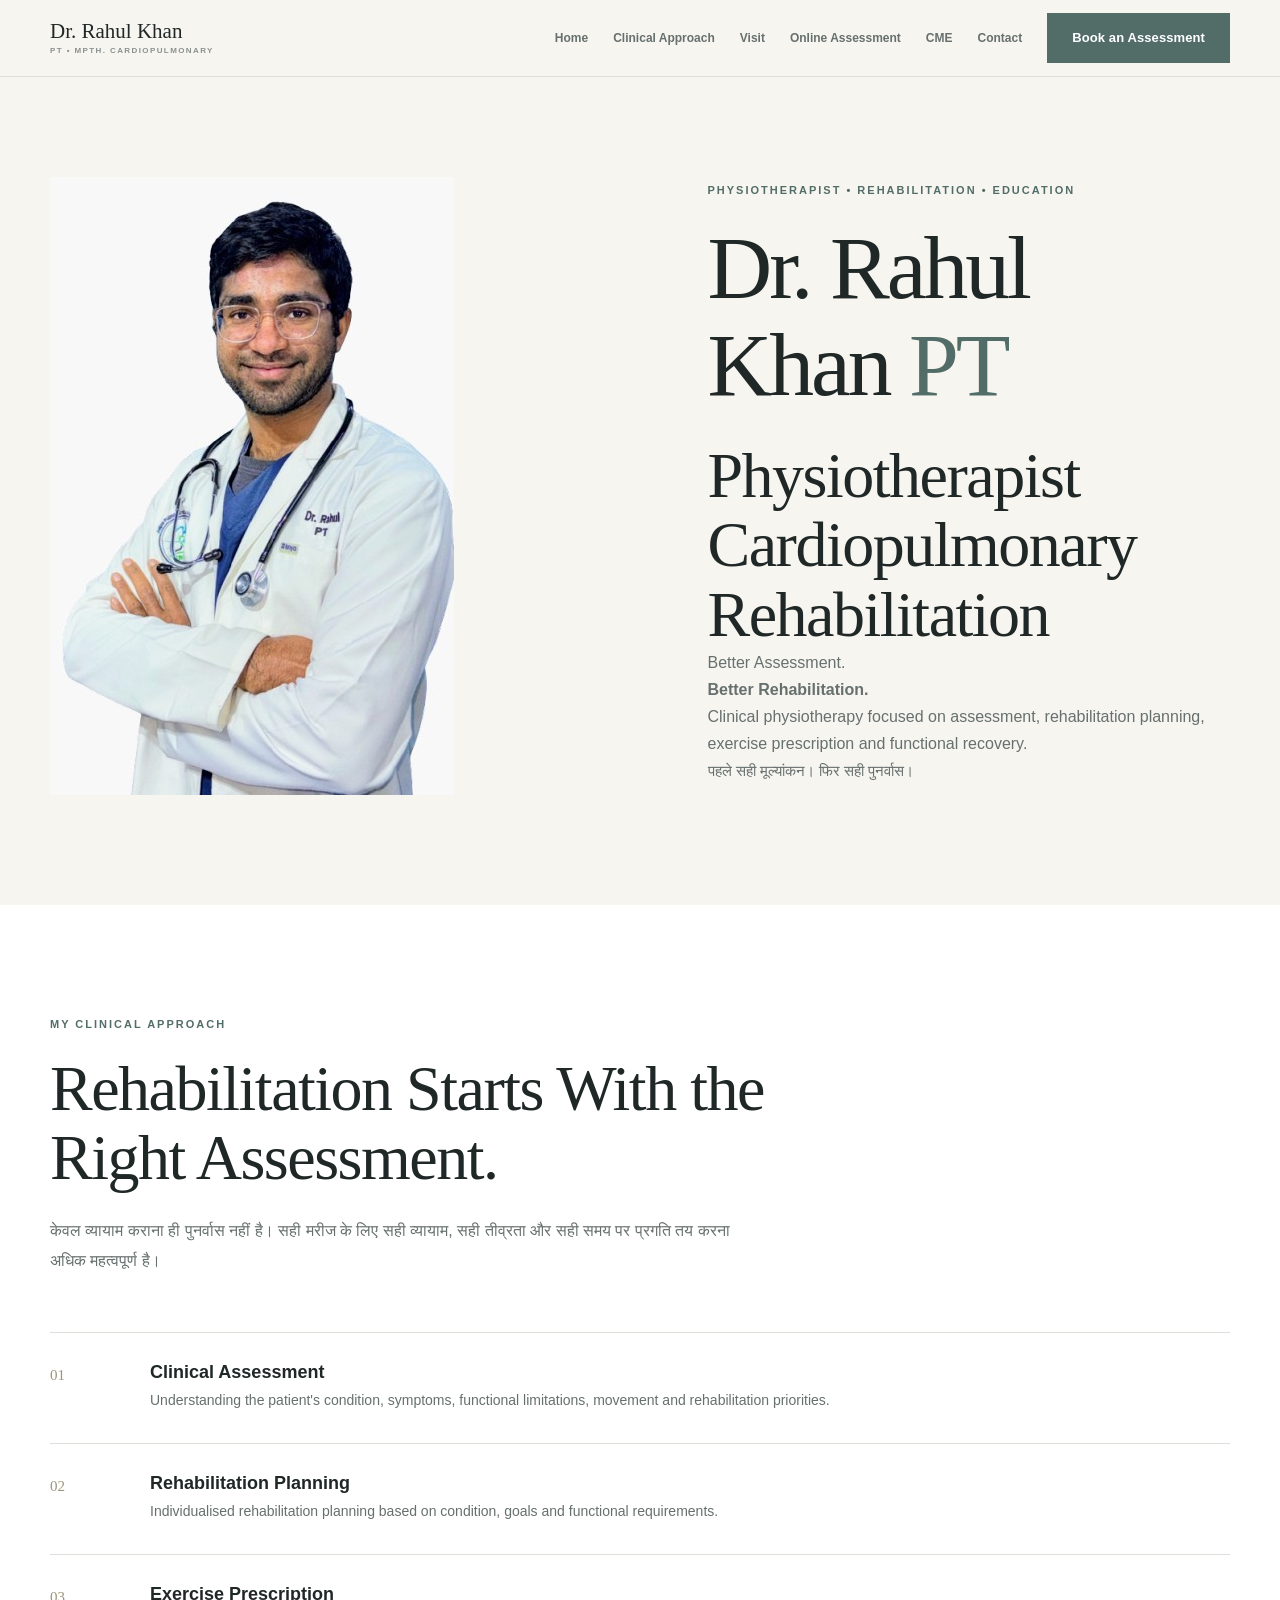
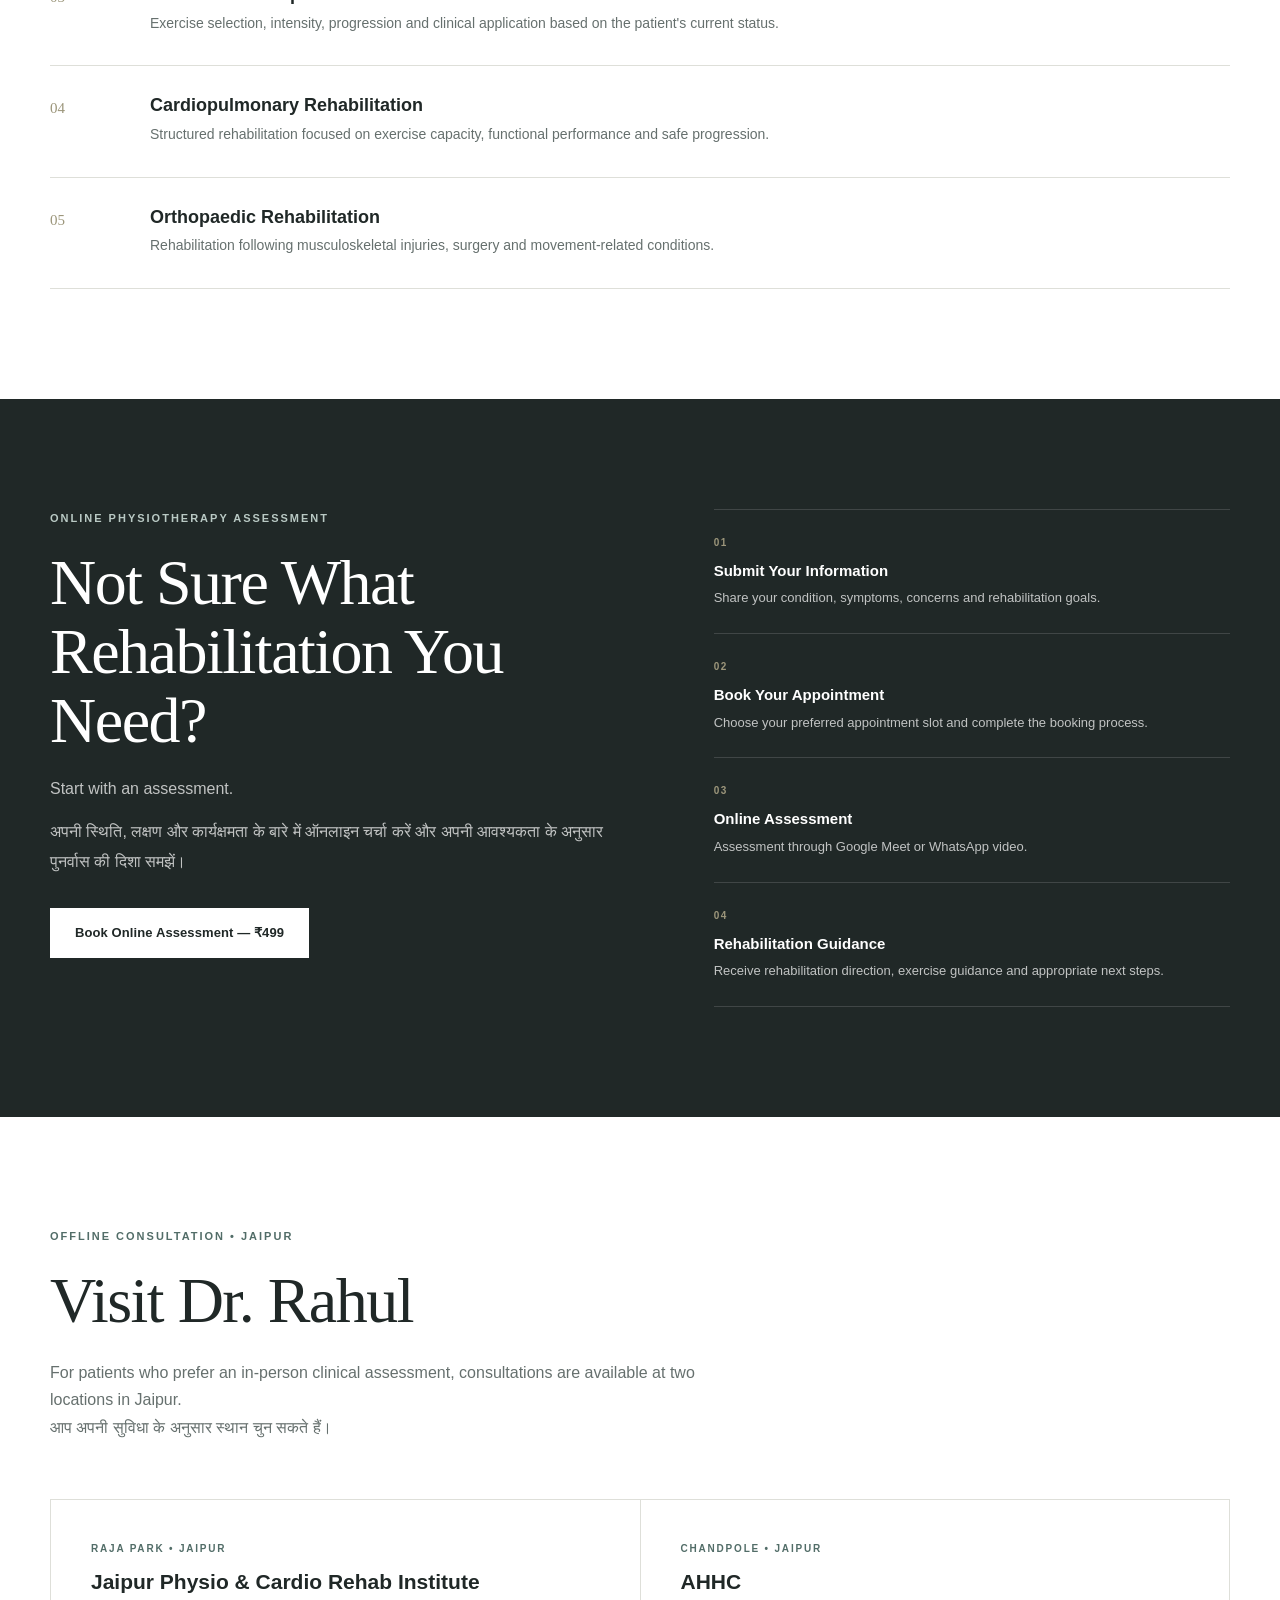
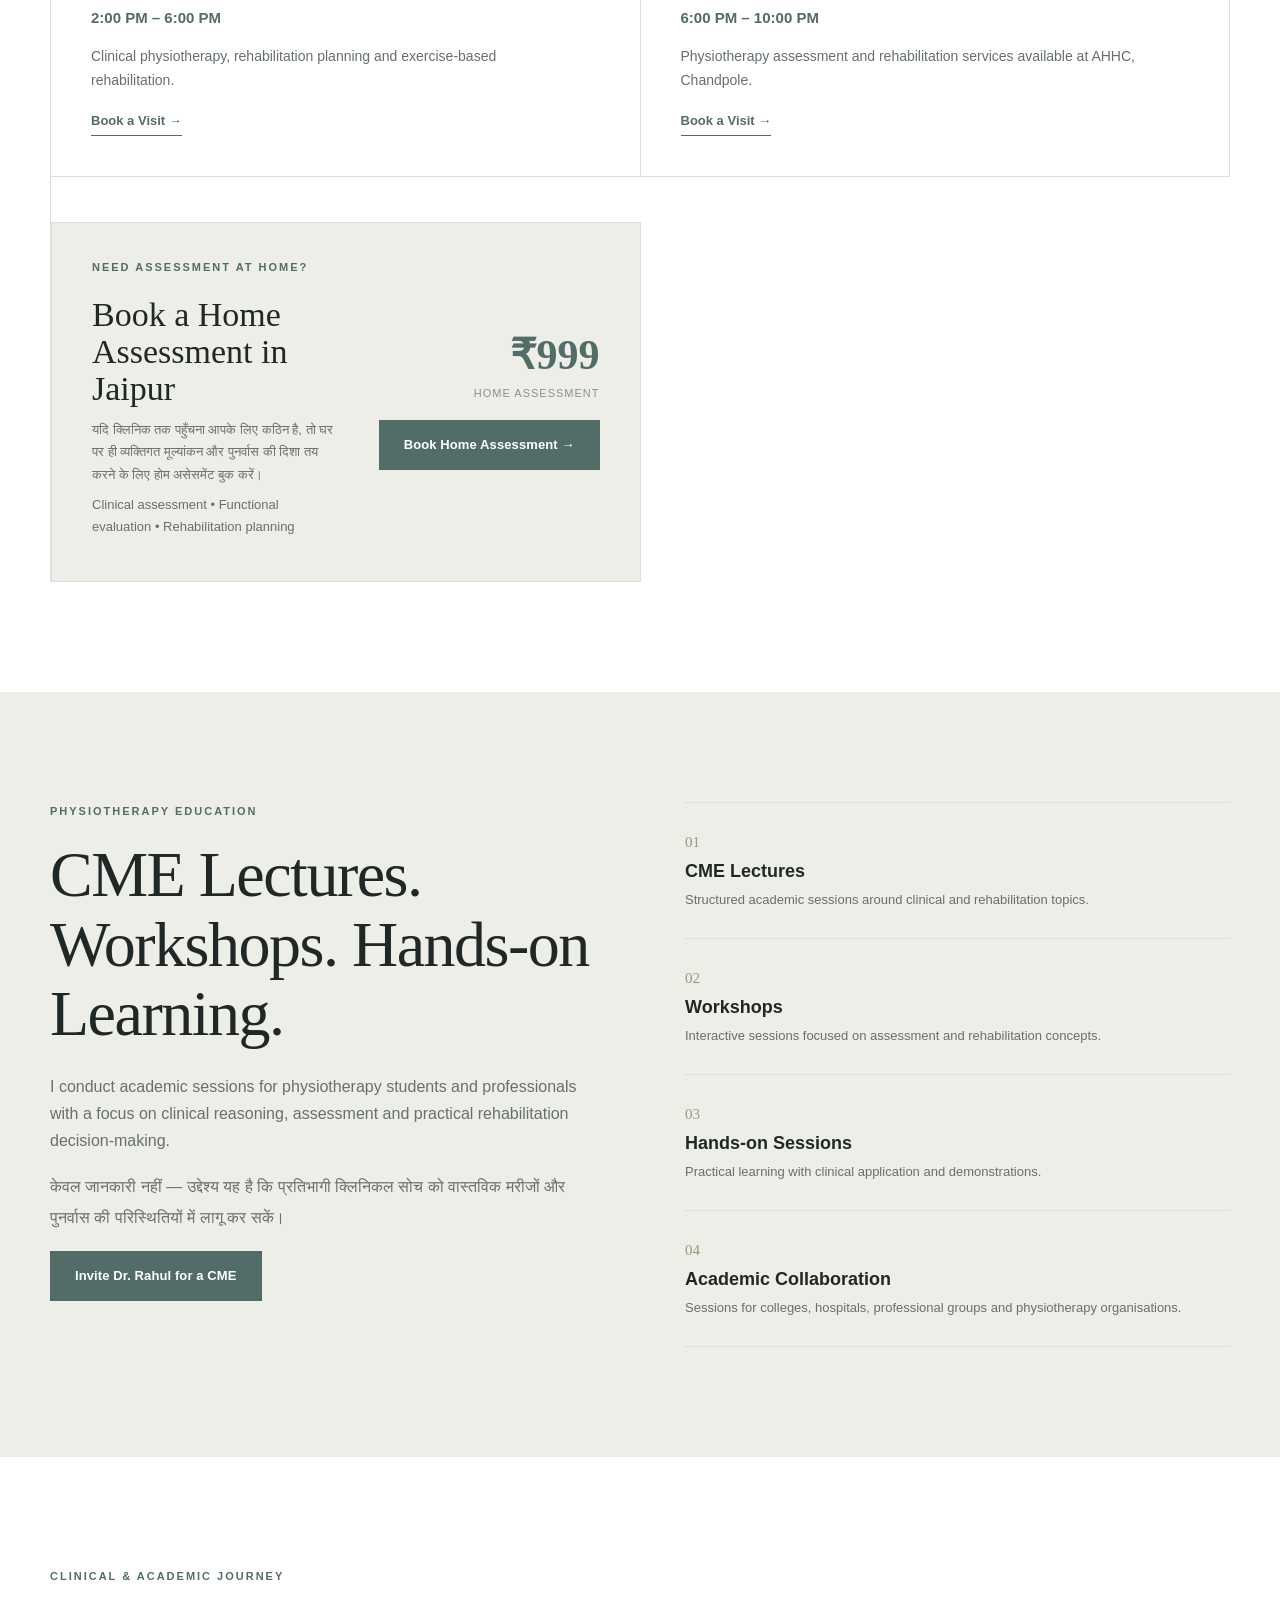
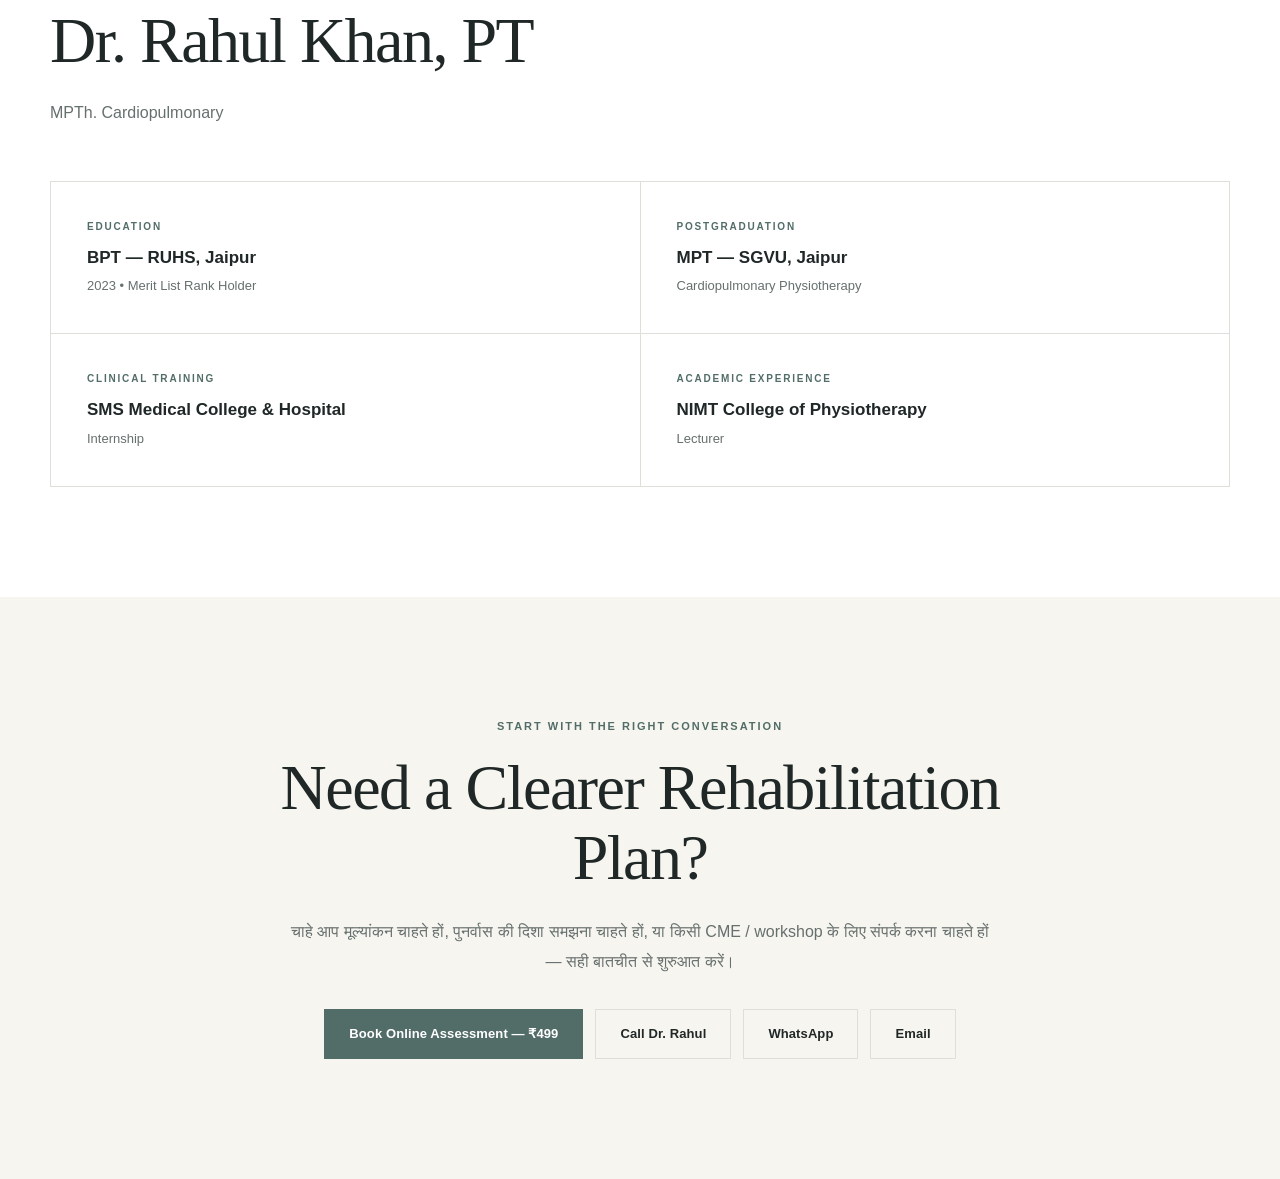
==== commit de0586ba: "Update index.html" ====
--- a/index.html
+++ b/index.html
@@ -205,7 +205,7 @@
         <div class="hero-image">
 
             <img
-                src="images/dr-rahul-khan.jpg"
+                src="images/dr-rahul-khan-physiotherapist.jpg"
                 alt="Dr. Rahul Khan, Physiotherapist"
             >
 
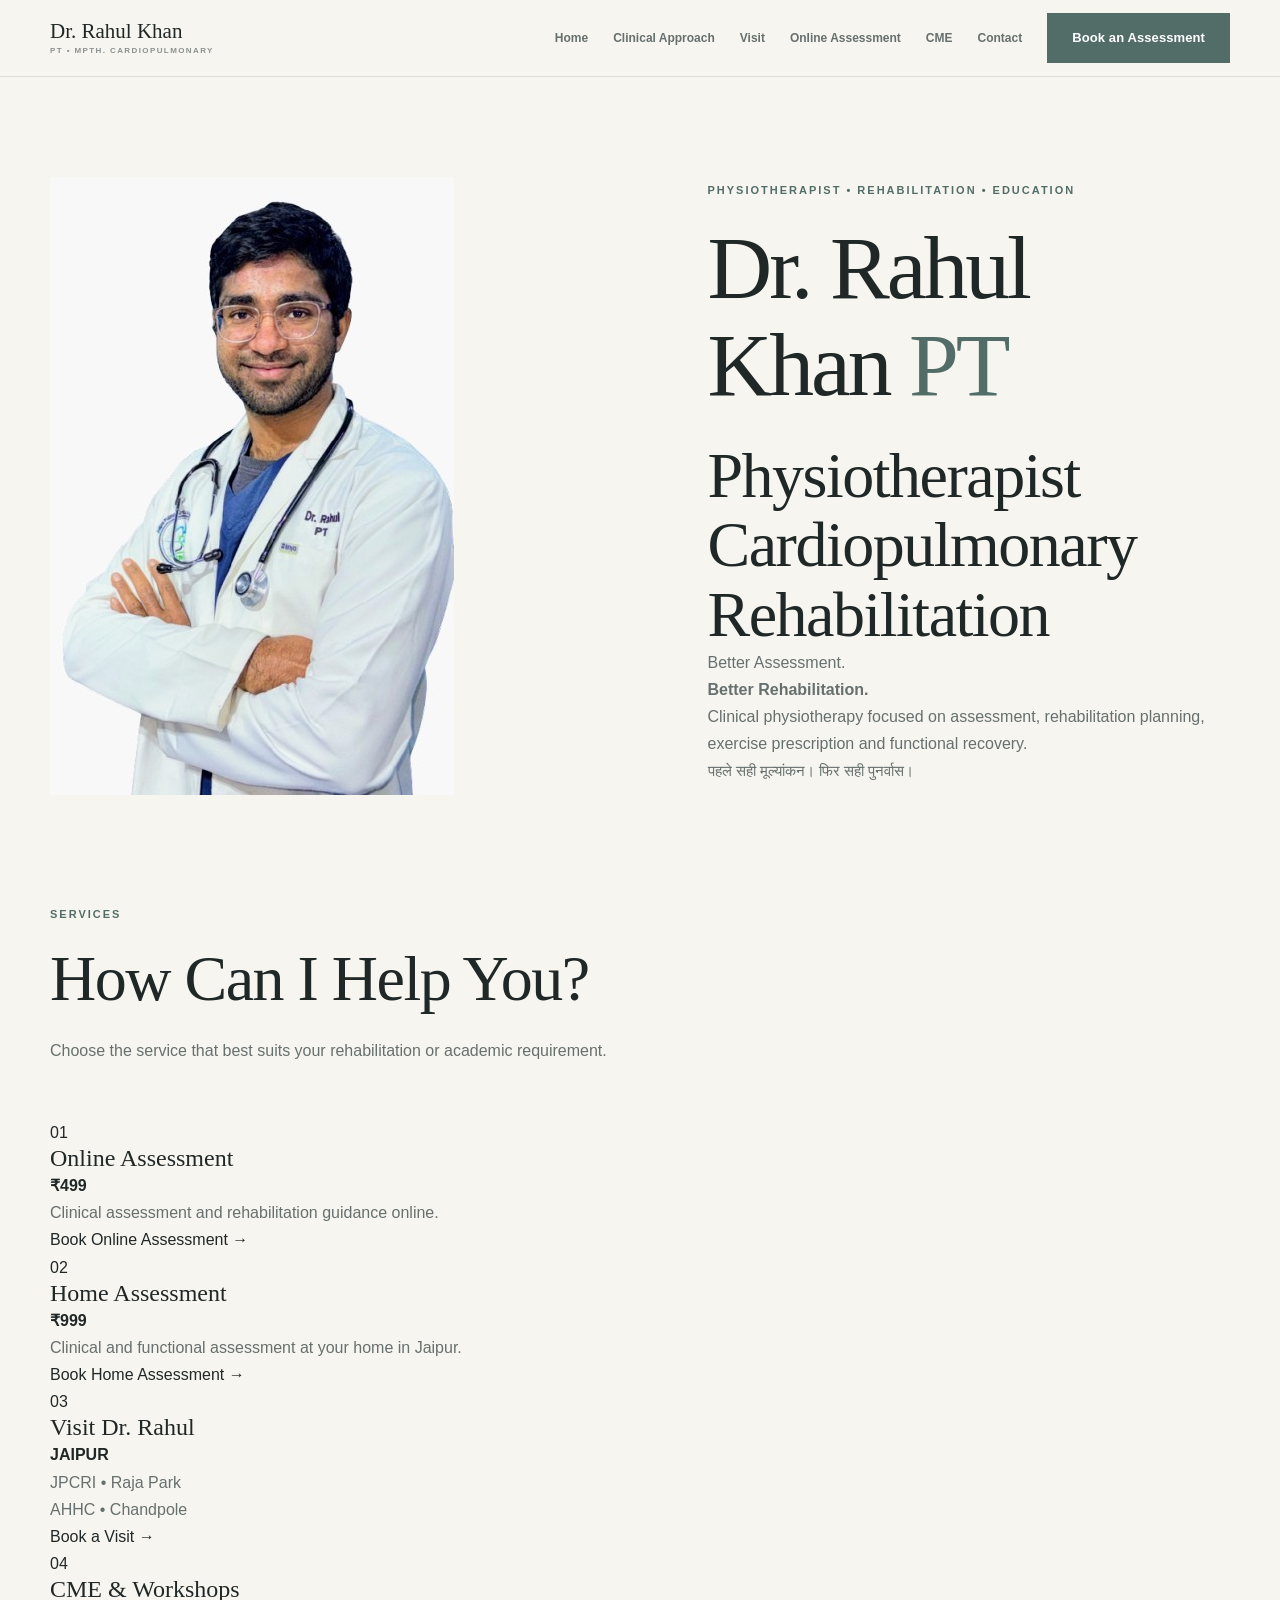
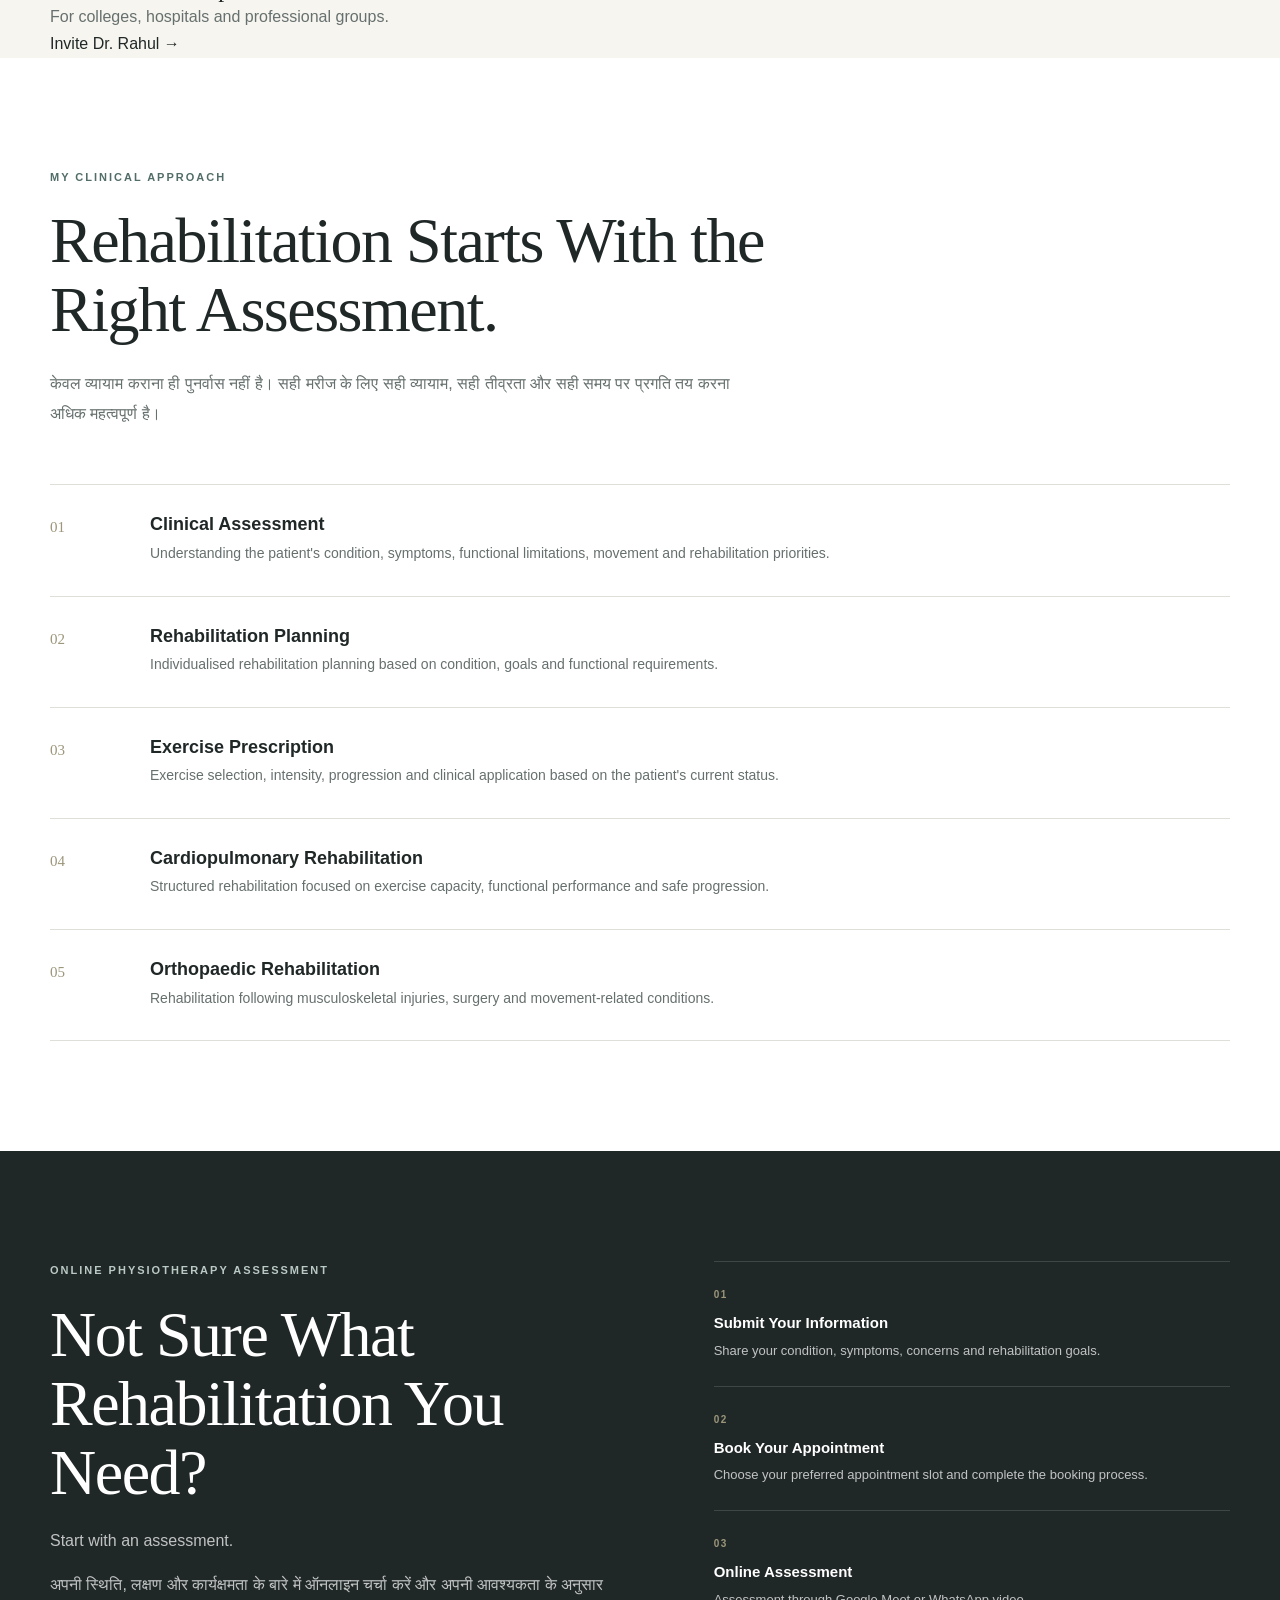
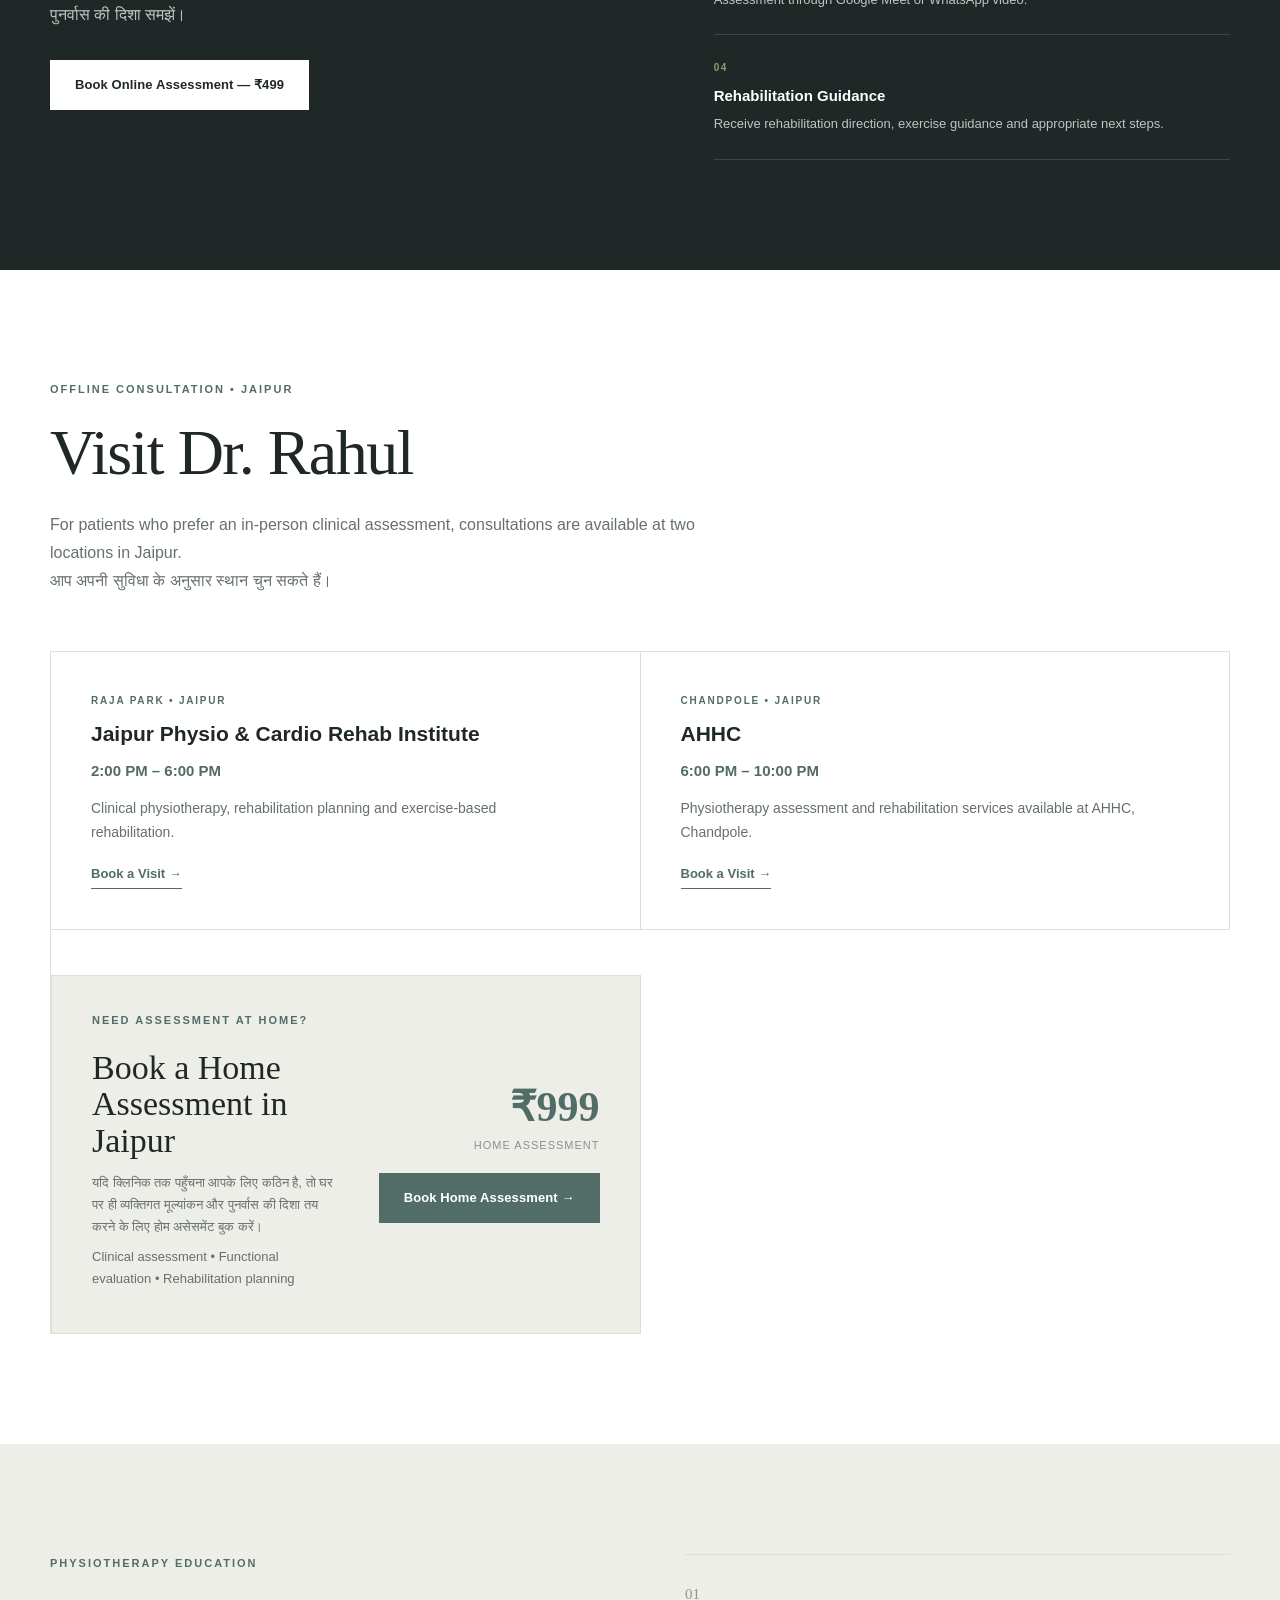
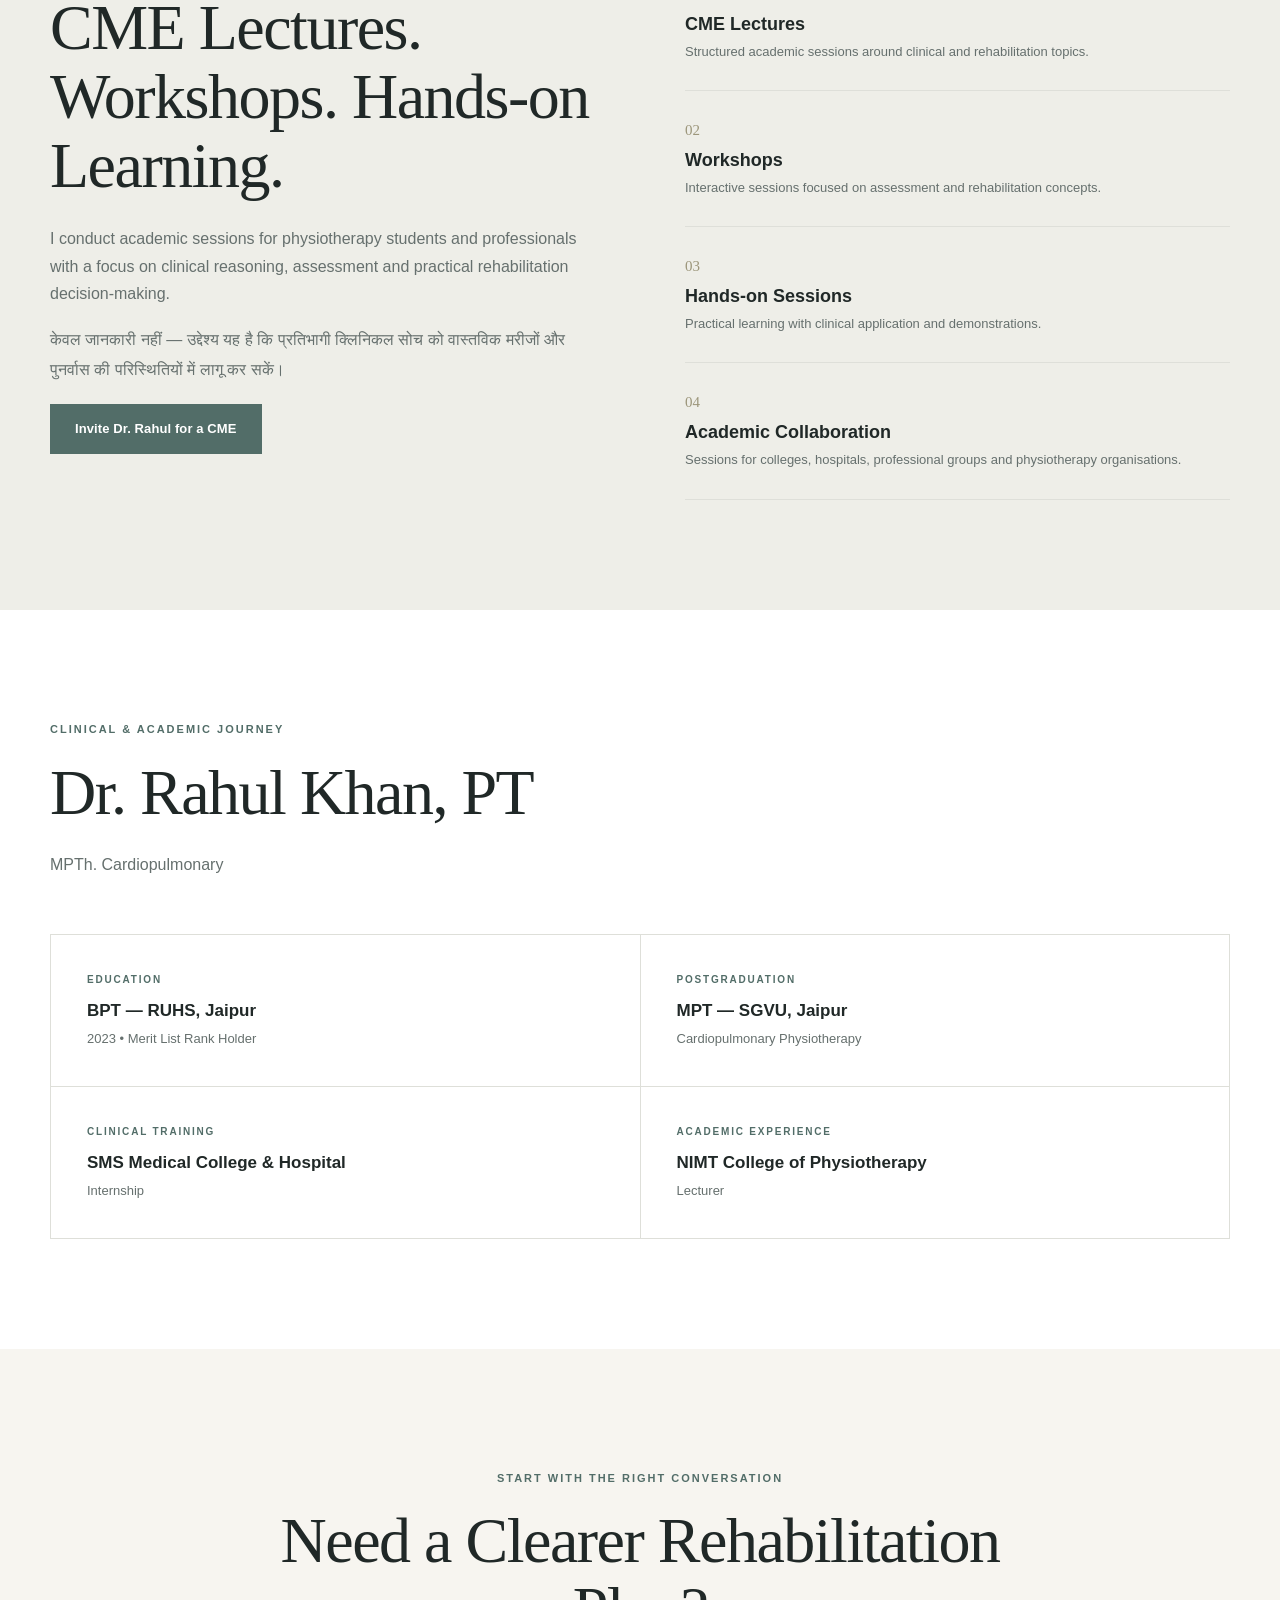
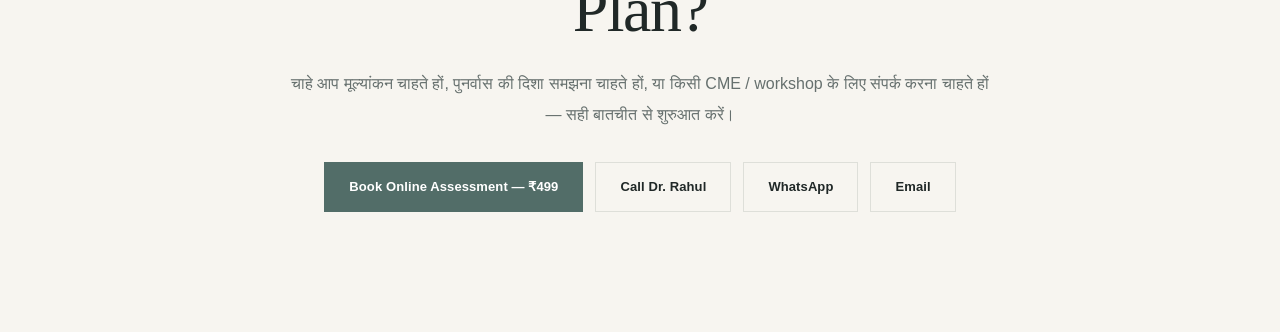
==== commit c88a9bf9: "Update index.html" ====
--- a/index.html
+++ b/index.html
@@ -262,6 +262,172 @@
     </div>
 
 </section>
+
+    <!-- =========================================================
+     FOUR SERVICES
+========================================================= -->
+
+<section class="services-section" id="services">
+
+    <div class="container">
+
+        <div class="section-intro">
+
+            <div class="eyebrow">
+                SERVICES
+            </div>
+
+            <h2>
+                How Can I Help You?
+            </h2>
+
+            <p>
+                Choose the service that best suits your
+                rehabilitation or academic requirement.
+            </p>
+
+        </div>
+
+
+        <div class="services-grid">
+
+
+            <!-- 01 — ONLINE ASSESSMENT -->
+
+            <a href="booking.html"
+               class="service-card">
+
+                <span class="service-number">
+                    01
+                </span>
+
+                <div class="service-content">
+
+                    <h3>
+                        Online Assessment
+                    </h3>
+
+                    <strong class="service-price">
+                        ₹499
+                    </strong>
+
+                    <p>
+                        Clinical assessment and
+                        rehabilitation guidance online.
+                    </p>
+
+                    <span class="service-link">
+                        Book Online Assessment →
+                    </span>
+
+                </div>
+
+            </a>
+
+
+
+            <!-- 02 — HOME ASSESSMENT -->
+
+            <a href="home-assessment.html"
+               class="service-card">
+
+                <span class="service-number">
+                    02
+                </span>
+
+                <div class="service-content">
+
+                    <h3>
+                        Home Assessment
+                    </h3>
+
+                    <strong class="service-price">
+                        ₹999
+                    </strong>
+
+                    <p>
+                        Clinical and functional assessment
+                        at your home in Jaipur.
+                    </p>
+
+                    <span class="service-link">
+                        Book Home Assessment →
+                    </span>
+
+                </div>
+
+            </a>
+
+
+
+            <!-- 03 — VISIT DR. RAHUL -->
+
+            <a href="#visit"
+               class="service-card">
+
+                <span class="service-number">
+                    03
+                </span>
+
+                <div class="service-content">
+
+                    <h3>
+                        Visit Dr. Rahul
+                    </h3>
+
+                    <strong class="service-location">
+                        JAIPUR
+                    </strong>
+
+                    <p>
+                        JPCRI • Raja Park
+                        <br>
+                        AHHC • Chandpole
+                    </p>
+
+                    <span class="service-link">
+                        Book a Visit →
+                    </span>
+
+                </div>
+
+            </a>
+
+
+
+            <!-- 04 — CME & WORKSHOPS -->
+
+            <a href="cme.html"
+               class="service-card">
+
+                <span class="service-number">
+                    04
+                </span>
+
+                <div class="service-content">
+
+                    <h3>
+                        CME & Workshops
+                    </h3>
+
+                    <p>
+                        For colleges, hospitals and
+                        professional groups.
+                    </p>
+
+                    <span class="service-link">
+                        Invite Dr. Rahul →
+                    </span>
+
+                </div>
+
+            </a>
+
+        </div>
+
+    </div>
+
+</section>
 <!-- =========================================================
      CLINICAL APPROACH
 ========================================================= -->
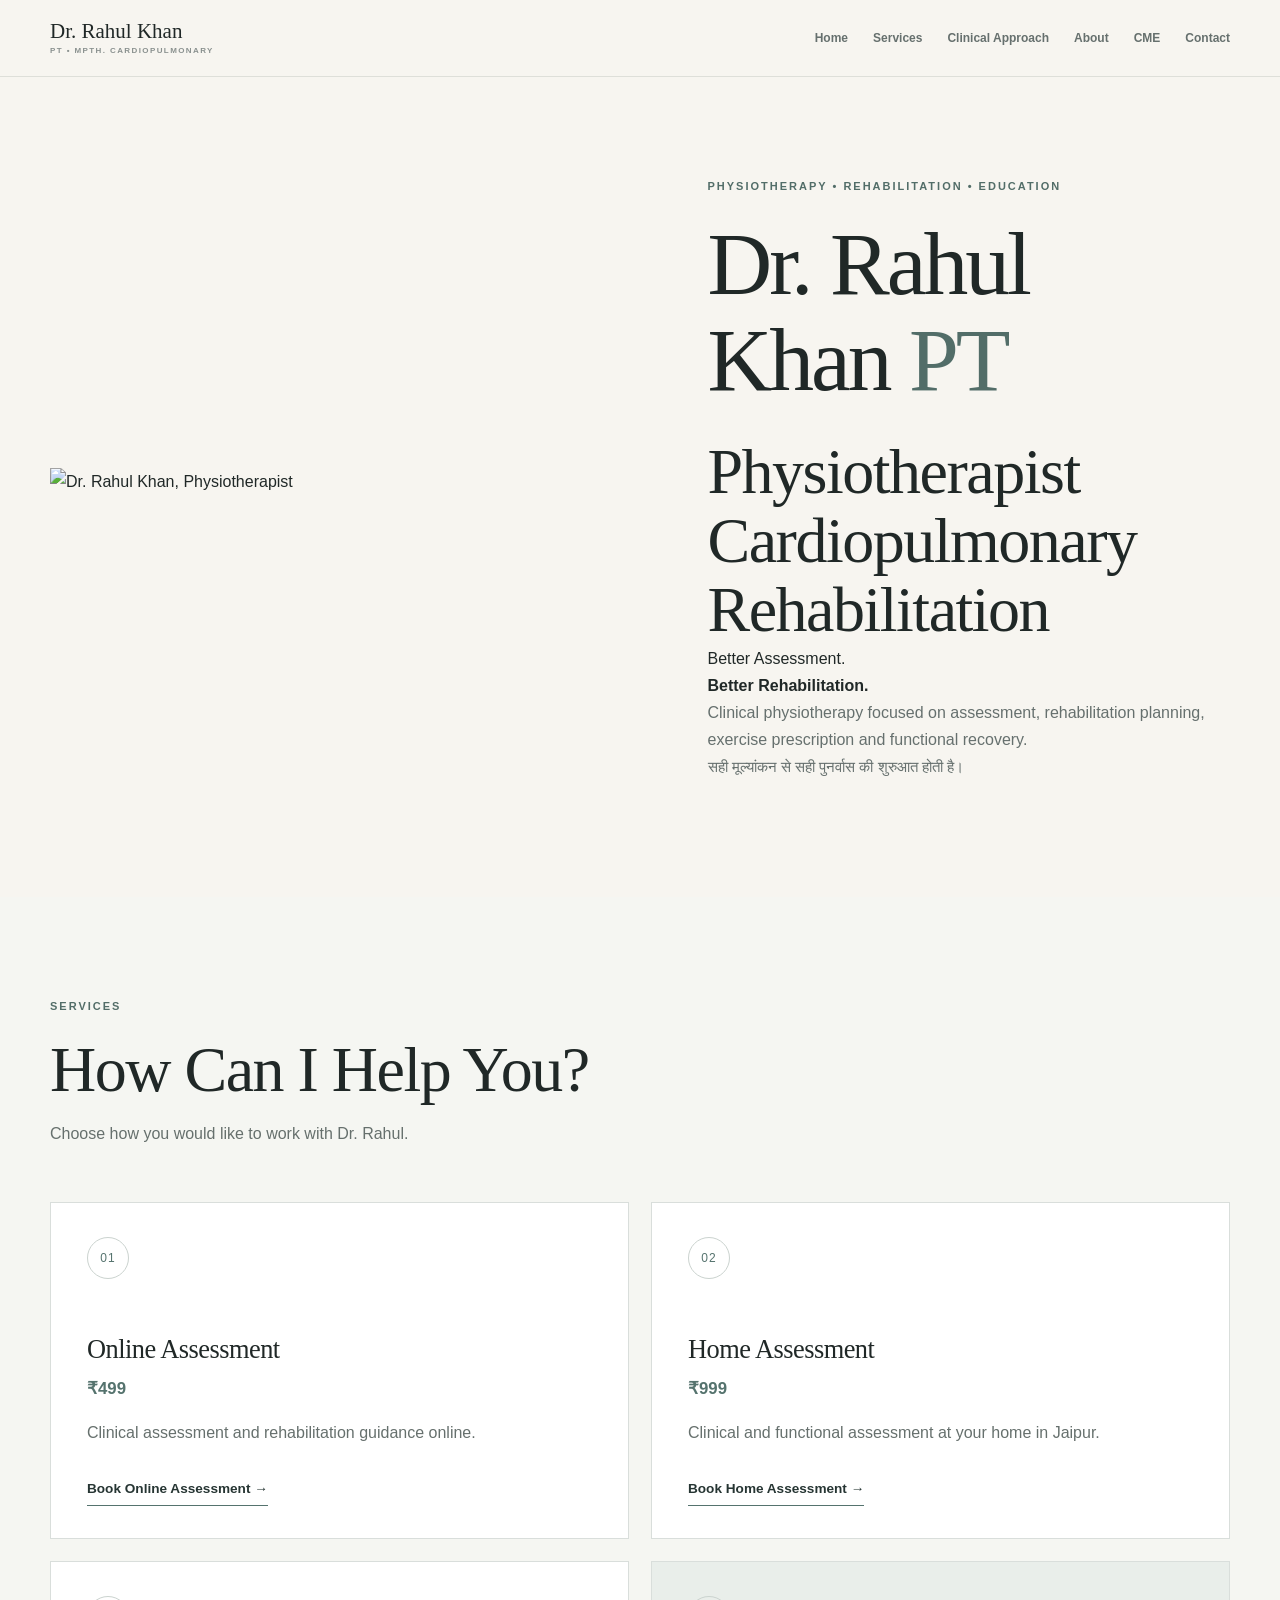
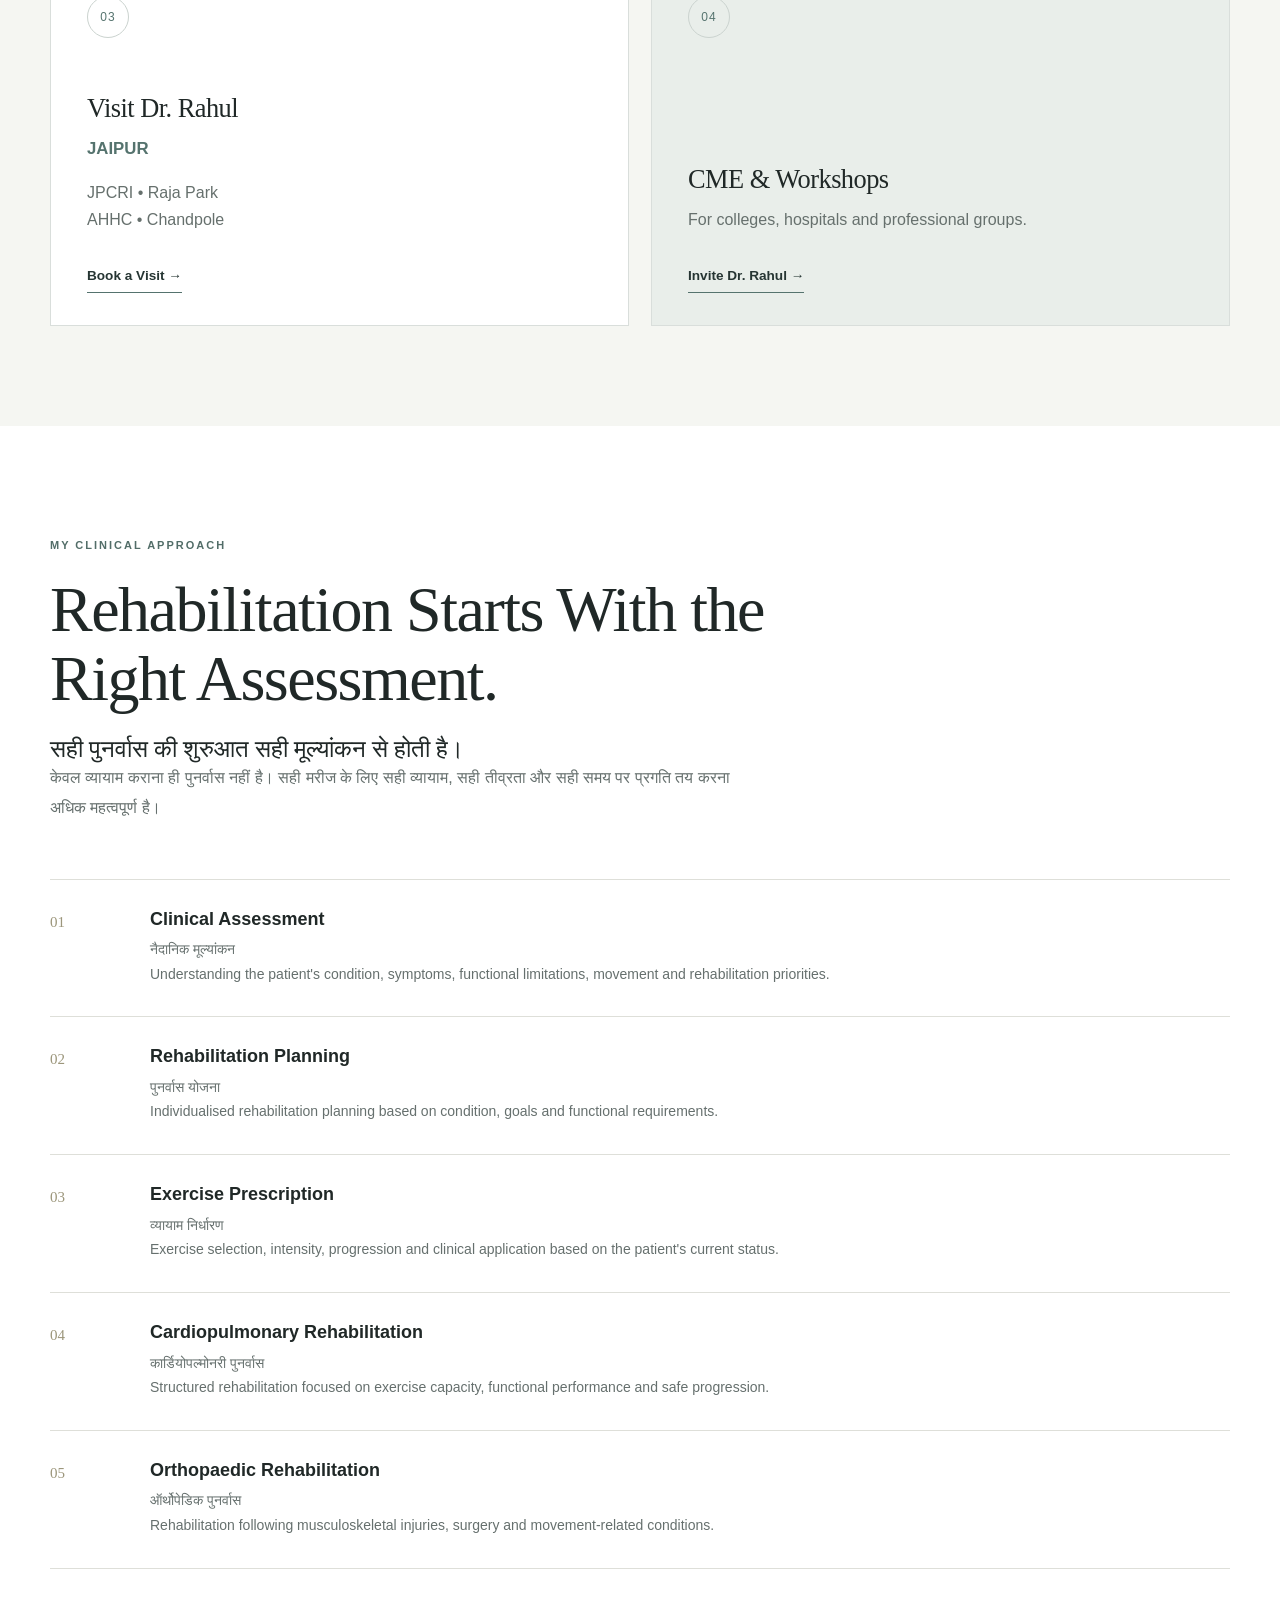
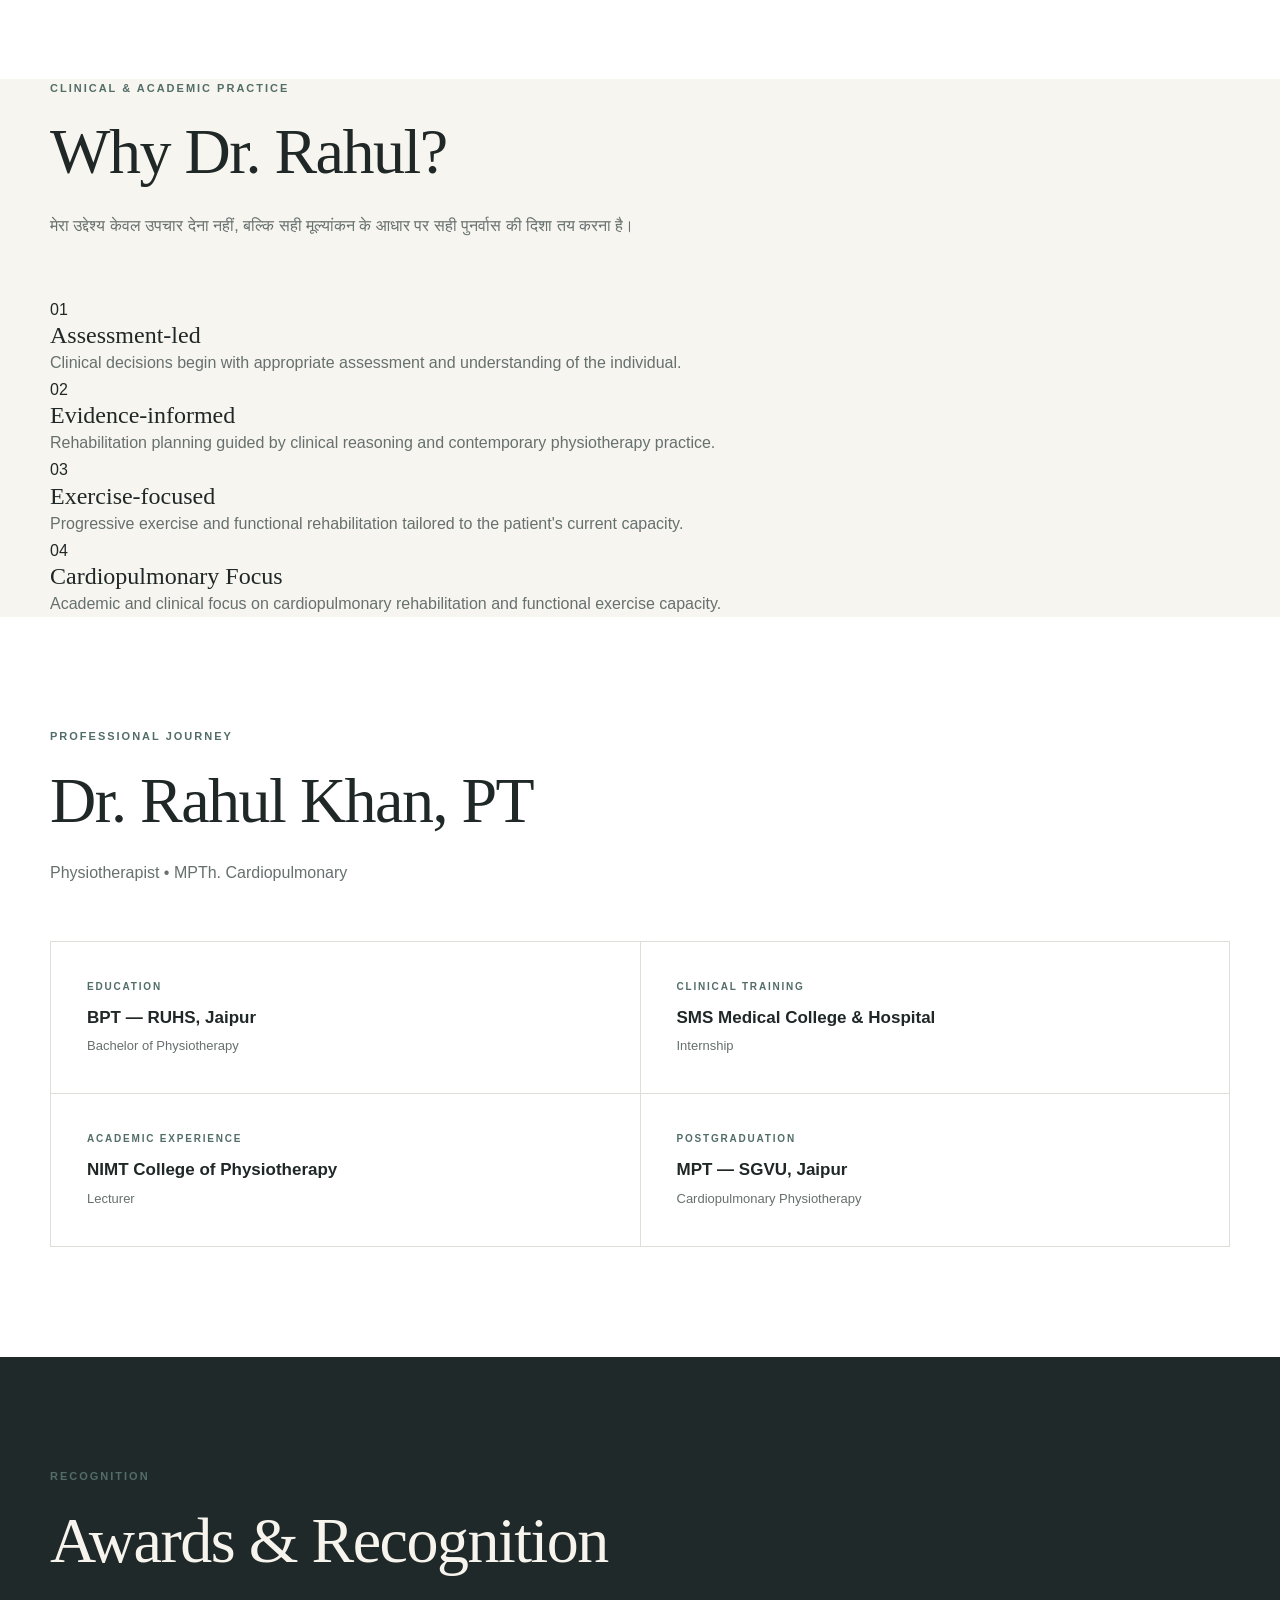
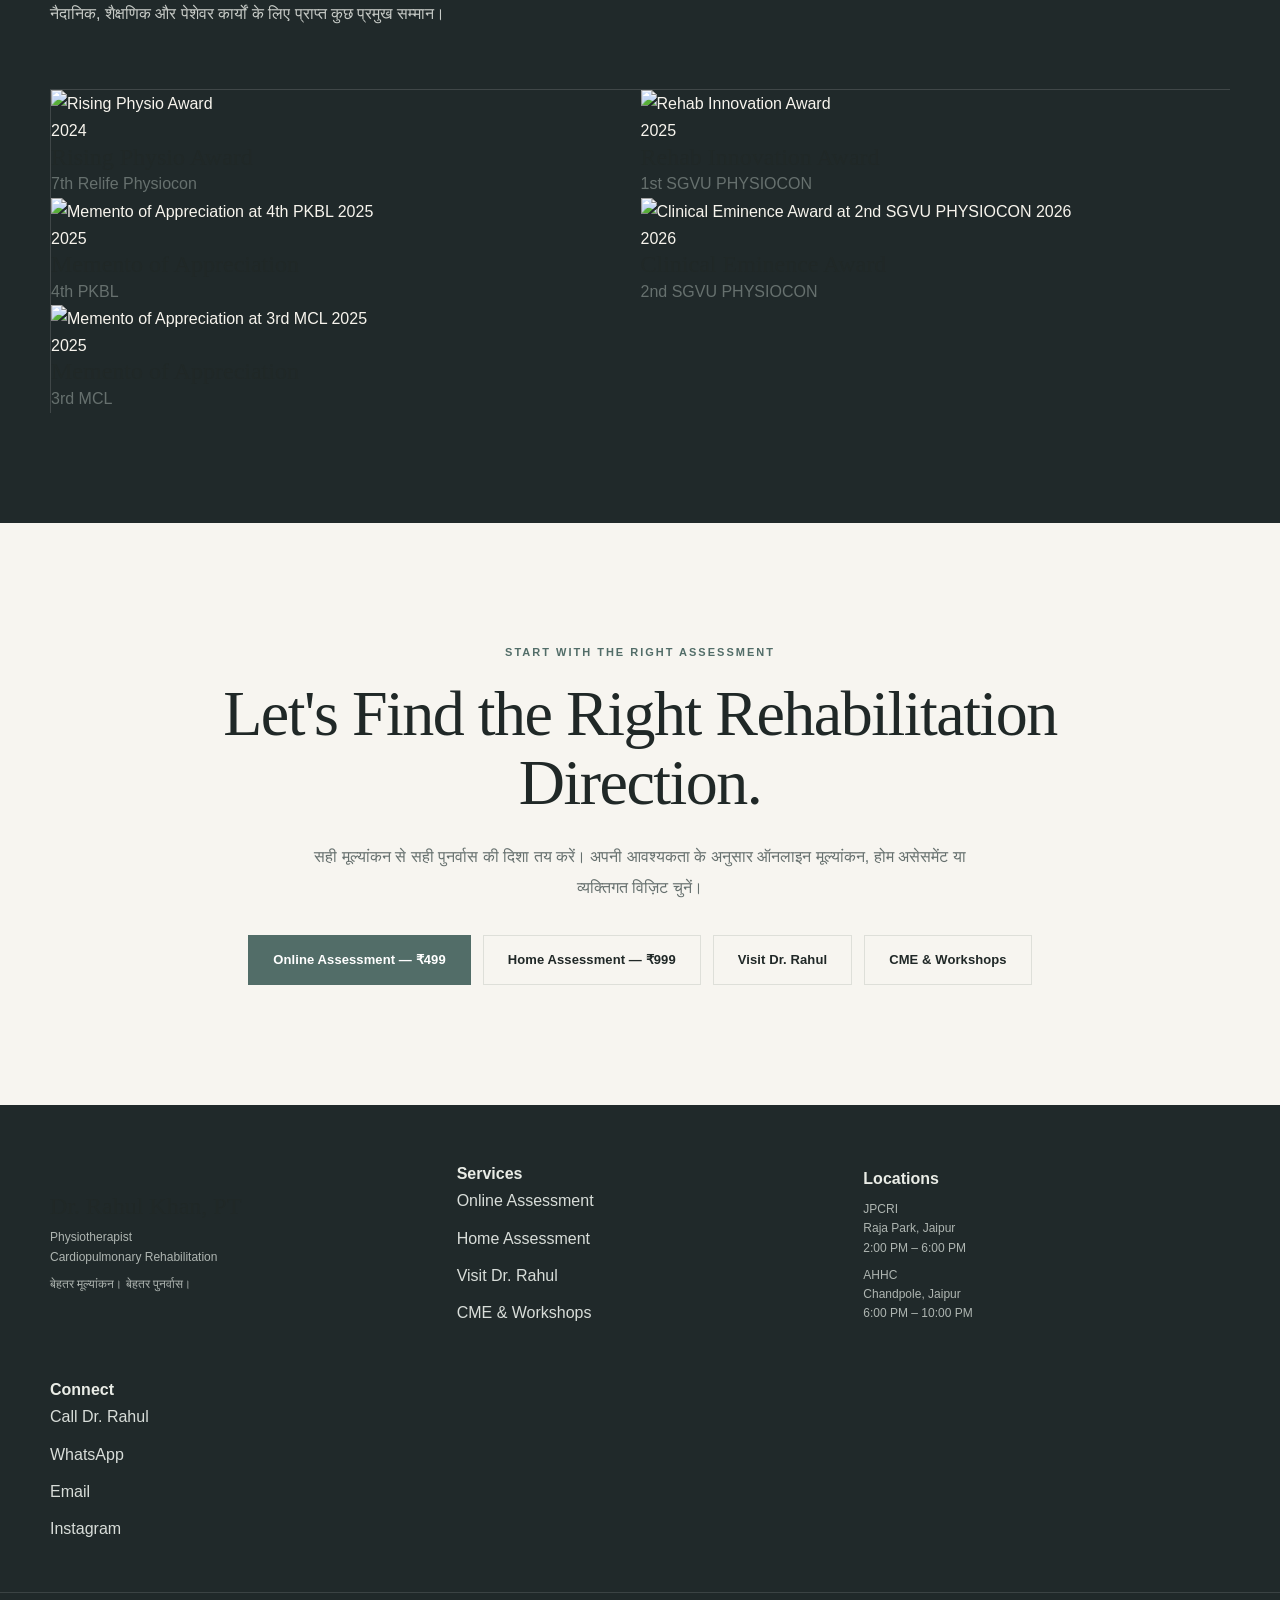
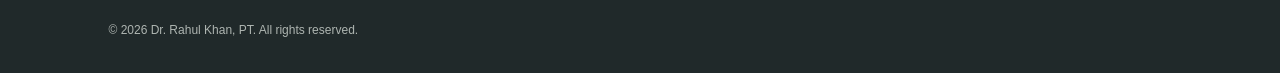
==== commit 2f8ecf50: "Create index.html" ====
--- a/index.html
+++ b/index.html
@@ -13,23 +13,20 @@
           content="width=device-width, initial-scale=1.0">
 
     <title>
-        Dr. Rahul Khan PT | Physiotherapist in Jaipur | Rehabilitation & Clinical Assessment
+        Dr. Rahul Khan PT | Physiotherapist in Jaipur | Rehabilitation
     </title>
 
     <meta name="description"
-          content="Dr. Rahul Khan, PT (MPTh. Cardiopulmonary) is a physiotherapist in Jaipur focused on clinical assessment, rehabilitation planning, exercise prescription and cardiopulmonary rehabilitation. Online assessment, home assessment and CME sessions available.">
+          content="Dr. Rahul Khan, PT — Physiotherapist focused on clinical assessment, rehabilitation planning, exercise prescription and cardiopulmonary rehabilitation in Jaipur.">
 
     <meta name="keywords"
-          content="Dr Rahul Khan physiotherapist Jaipur, physiotherapist Jaipur, physiotherapy assessment Jaipur, rehabilitation planning Jaipur, physiotherapist home assessment Jaipur, cardiopulmonary rehabilitation Jaipur, exercise prescription, physiotherapy CME, physiotherapy lecturer">
+          content="Dr Rahul Khan physiotherapist Jaipur, physiotherapist Jaipur, cardiopulmonary rehabilitation Jaipur, physiotherapy assessment Jaipur, rehabilitation Jaipur, home physiotherapy Jaipur, physiotherapy CME">
 
     <meta name="author"
           content="Dr. Rahul Khan, PT">
 
     <meta name="robots"
           content="index, follow">
-
-    <meta name="language"
-          content="English">
 
 
     <!-- =====================================================
@@ -51,27 +48,13 @@
           content="Dr. Rahul Khan PT | Physiotherapist in Jaipur">
 
     <meta property="og:description"
-          content="Clinical assessment, rehabilitation planning, exercise prescription and physiotherapy education by Dr. Rahul Khan, PT.">
+          content="Clinical physiotherapy, rehabilitation and cardiopulmonary rehabilitation by Dr. Rahul Khan, PT.">
 
     <meta property="og:url"
           content="https://drrahulkhanpt.github.io/Dr_RahulPT/">
 
     <meta property="og:site_name"
           content="Dr. Rahul Khan PT">
-
-
-    <!-- =====================================================
-         TWITTER / SOCIAL SHARING
-    ====================================================== -->
-
-    <meta name="twitter:card"
-          content="summary">
-
-    <meta name="twitter:title"
-          content="Dr. Rahul Khan PT | Physiotherapist in Jaipur">
-
-    <meta name="twitter:description"
-          content="Clinical assessment, rehabilitation planning, exercise prescription and physiotherapy education.">
 
 
     <!-- =====================================================
@@ -83,12 +66,14 @@
 
 
     <!-- =====================================================
-         STRUCTURED DATA / LOCAL SEO
+         STRUCTURED DATA
     ====================================================== -->
 
     <script type="application/ld+json">
+
     {
         "@context": "https://schema.org",
+
         "@type": "Person",
 
         "name": "Dr. Rahul Khan",
@@ -106,11 +91,6 @@
         "sameAs": [
             "https://www.instagram.com/dr_rahul100825/"
         ],
-
-        "worksFor": {
-            "@type": "Organization",
-            "name": "Jaipur Physio & Cardio Rehab Institute"
-        },
 
         "knowsAbout": [
             "Physiotherapy",
@@ -118,10 +98,10 @@
             "Rehabilitation Planning",
             "Exercise Prescription",
             "Cardiopulmonary Rehabilitation",
-            "Orthopaedic Rehabilitation",
-            "Physiotherapy Education"
+            "Orthopaedic Rehabilitation"
         ]
     }
+
     </script>
 
 </head>
@@ -156,19 +136,19 @@
                 Home
             </a>
 
+            <a href="#services">
+                Services
+            </a>
+
             <a href="#approach">
                 Clinical Approach
             </a>
 
-            <a href="#visit">
-                Visit
-            </a>
-
-            <a href="#online">
-                Online Assessment
-            </a>
-
-            <a href="#cme">
+            <a href="#journey">
+                About
+            </a>
+
+            <a href="cme.html">
                 CME
             </a>
 
@@ -178,112 +158,122 @@
 
         </nav>
 
-
-        <a href="#online"
-           class="btn btn-primary">
-
-            Book an Assessment
-
-        </a>
-
     </div>
 
 </header>
 
 
+<main>
+
 
 <!-- =========================================================
-     HERO / PROFESSIONAL INTRODUCTION
+     01 — HERO / PROFESSIONAL IDENTITY
 ========================================================= -->
 
-<section class="hero" id="home">
+<section class="hero"
+         id="home">
 
     <div class="container hero-container">
 
-        <!-- PROFESSIONAL PHOTO -->
+
+        <!-- PHOTO -->
 
         <div class="hero-image">
 
             <img
-                src="images/dr-rahul-khan-physiotherapist.jpg"
+                src="images/dr-rahul-khan.jpg"
                 alt="Dr. Rahul Khan, Physiotherapist"
             >
 
         </div>
 
 
-        <!-- PROFESSIONAL INTRODUCTION -->
+        <!-- PROFESSIONAL IDENTITY -->
 
         <div class="hero-content">
 
             <div class="eyebrow">
-                PHYSIOTHERAPIST • REHABILITATION • EDUCATION
+                PHYSIOTHERAPY • REHABILITATION • EDUCATION
             </div>
 
 
             <h1>
+
                 Dr. Rahul Khan
                 <span>PT</span>
+
             </h1>
 
 
             <h2>
+
                 Physiotherapist
                 <br>
+
                 Cardiopulmonary Rehabilitation
+
             </h2>
 
 
-            <p class="hero-tagline">
+            <div class="hero-tagline">
+
                 Better Assessment.
                 <br>
-                <strong>Better Rehabilitation.</strong>
+
+                <strong>
+                    Better Rehabilitation.
+                </strong>
+
+            </div>
+
+
+            <p>
+
+                Clinical physiotherapy focused on
+                assessment, rehabilitation planning,
+                exercise prescription and functional recovery.
+
             </p>
 
 
-            <p class="hero-description">
-
-                Clinical physiotherapy focused on assessment,
-                rehabilitation planning, exercise prescription
-                and functional recovery.
+            <p class="hindi-text">
+
+                सही मूल्यांकन से सही पुनर्वास की शुरुआत होती है।
 
             </p>
 
-
-            <p class="hindi-text">
-
-                पहले सही मूल्यांकन।
-                फिर सही पुनर्वास।
-
-            </p>
-
         </div>
 
     </div>
 
 </section>
 
-    <!-- =========================================================
-     FOUR SERVICES
+
+
+<!-- =========================================================
+     02 — FOUR SERVICES
 ========================================================= -->
 
-<section class="services-section" id="services">
+<section class="services-section"
+         id="services">
 
     <div class="container">
+
 
         <div class="section-intro">
 
             <div class="eyebrow">
                 SERVICES
             </div>
+
 
             <h2>
                 How Can I Help You?
             </h2>
 
+
             <p>
-                Choose the service that best suits your
-                rehabilitation or academic requirement.
+                Choose how you would like to work with Dr. Rahul.
             </p>
 
         </div>
@@ -292,7 +282,7 @@
         <div class="services-grid">
 
 
-            <!-- 01 — ONLINE ASSESSMENT -->
+            <!-- ONLINE -->
 
             <a href="booking.html"
                class="service-card">
@@ -326,7 +316,7 @@
 
 
 
-            <!-- 02 — HOME ASSESSMENT -->
+            <!-- HOME -->
 
             <a href="home-assessment.html"
                class="service-card">
@@ -360,9 +350,9 @@
 
 
 
-            <!-- 03 — VISIT DR. RAHUL -->
-
-            <a href="#visit"
+            <!-- VISIT -->
+
+            <a href="visit.html"
                class="service-card">
 
                 <span class="service-number">
@@ -380,9 +370,12 @@
                     </strong>
 
                     <p>
+
                         JPCRI • Raja Park
                         <br>
+
                         AHHC • Chandpole
+
                     </p>
 
                     <span class="service-link">
@@ -395,7 +388,7 @@
 
 
 
-            <!-- 04 — CME & WORKSHOPS -->
+            <!-- CME -->
 
             <a href="cme.html"
                class="service-card">
@@ -411,8 +404,10 @@
                     </h3>
 
                     <p>
-                        For colleges, hospitals and
-                        professional groups.
+
+                        For colleges, hospitals
+                        and professional groups.
+
                     </p>
 
                     <span class="service-link">
@@ -423,13 +418,17 @@
 
             </a>
 
+
         </div>
 
     </div>
 
 </section>
+
+
+
 <!-- =========================================================
-     CLINICAL APPROACH
+     03 — CLINICAL APPROACH
 ========================================================= -->
 
 <section class="approach-section"
@@ -450,6 +449,13 @@
             </h2>
 
 
+            <h3 class="hindi-heading">
+
+                सही पुनर्वास की शुरुआत सही मूल्यांकन से होती है।
+
+            </h3>
+
+
             <p class="hindi-text">
 
                 केवल व्यायाम कराना ही पुनर्वास नहीं है।
@@ -461,7 +467,6 @@
         </div>
 
 
-
         <div class="approach-grid">
 
 
@@ -478,6 +483,10 @@
                     <h3>
                         Clinical Assessment
                     </h3>
+
+                    <p class="hindi-text">
+                        नैदानिक मूल्यांकन
+                    </p>
 
                     <p>
                         Understanding the patient's condition,
@@ -505,10 +514,14 @@
                         Rehabilitation Planning
                     </h3>
 
+                    <p class="hindi-text">
+                        पुनर्वास योजना
+                    </p>
+
                     <p>
                         Individualised rehabilitation planning
-                        based on condition, goals and functional
-                        requirements.
+                        based on condition, goals and
+                        functional requirements.
                     </p>
 
                 </div>
@@ -531,10 +544,14 @@
                         Exercise Prescription
                     </h3>
 
+                    <p class="hindi-text">
+                        व्यायाम निर्धारण
+                    </p>
+
                     <p>
-                        Exercise selection, intensity, progression
-                        and clinical application based on the
-                        patient's current status.
+                        Exercise selection, intensity,
+                        progression and clinical application
+                        based on the patient's current status.
                     </p>
 
                 </div>
@@ -556,6 +573,10 @@
                     <h3>
                         Cardiopulmonary Rehabilitation
                     </h3>
+
+                    <p class="hindi-text">
+                        कार्डियोपल्मोनरी पुनर्वास
+                    </p>
 
                     <p>
                         Structured rehabilitation focused on
@@ -583,16 +604,21 @@
                         Orthopaedic Rehabilitation
                     </h3>
 
+                    <p class="hindi-text">
+                        ऑर्थोपेडिक पुनर्वास
+                    </p>
+
                     <p>
-                        Rehabilitation following musculoskeletal
-                        injuries, surgery and movement-related
-                        conditions.
+                        Rehabilitation following
+                        musculoskeletal injuries, surgery
+                        and movement-related conditions.
                     </p>
 
                 </div>
 
             </div>
 
+
         </div>
 
     </div>
@@ -602,135 +628,116 @@
 
 
 <!-- =========================================================
-     ONLINE ASSESSMENT
+     04 — WHY DR. RAHUL
 ========================================================= -->
 
-<section class="online-section"
-         id="online">
-
-    <div class="container online-container">
-
-
-        <!-- LEFT -->
-
-        <div>
+<section class="why-section">
+
+    <div class="container">
+
+
+        <div class="section-intro">
 
             <div class="eyebrow">
-                ONLINE PHYSIOTHERAPY ASSESSMENT
+                CLINICAL & ACADEMIC PRACTICE
             </div>
 
 
             <h2>
-                Not Sure What Rehabilitation You Need?
+                Why Dr. Rahul?
             </h2>
 
 
-            <p>
-                Start with an assessment.
+            <p class="hindi-text">
+
+                मेरा उद्देश्य केवल उपचार देना नहीं,
+                बल्कि सही मूल्यांकन के आधार पर
+                सही पुनर्वास की दिशा तय करना है।
+
             </p>
 
-
-            <p class="hindi-text">
-
-                अपनी स्थिति, लक्षण और कार्यक्षमता के बारे में
-                ऑनलाइन चर्चा करें और अपनी आवश्यकता के अनुसार
-                पुनर्वास की दिशा समझें।
-
-            </p>
-
-
-            <div class="hero-actions">
-
-                <a href="booking.html"
-                   class="btn btn-light">
-
-                    Book Online Assessment — ₹499
-
-                </a>
-
-            </div>
-
-        </div>
-
-
-
-        <!-- RIGHT -->
-
-        <div class="online-process">
-
-
-            <div>
+        </div>
+
+
+        <div class="why-grid">
+
+
+            <div class="why-item">
 
                 <span>
                     01
                 </span>
 
-                <strong>
-                    Submit Your Information
-                </strong>
+                <h3>
+                    Assessment-led
+                </h3>
 
                 <p>
-                    Share your condition, symptoms,
-                    concerns and rehabilitation goals.
+                    Clinical decisions begin with
+                    appropriate assessment and
+                    understanding of the individual.
                 </p>
 
             </div>
 
 
-            <div>
+            <div class="why-item">
 
                 <span>
                     02
                 </span>
 
-                <strong>
-                    Book Your Appointment
-                </strong>
+                <h3>
+                    Evidence-informed
+                </h3>
 
                 <p>
-                    Choose your preferred appointment
-                    slot and complete the booking process.
+                    Rehabilitation planning guided by
+                    clinical reasoning and contemporary
+                    physiotherapy practice.
                 </p>
 
             </div>
 
 
-            <div>
+            <div class="why-item">
 
                 <span>
                     03
                 </span>
 
-                <strong>
-                    Online Assessment
-                </strong>
+                <h3>
+                    Exercise-focused
+                </h3>
 
                 <p>
-                    Assessment through Google Meet
-                    or WhatsApp video.
+                    Progressive exercise and functional
+                    rehabilitation tailored to the
+                    patient's current capacity.
                 </p>
 
             </div>
 
 
-            <div>
+            <div class="why-item">
 
                 <span>
                     04
                 </span>
 
-                <strong>
-                    Rehabilitation Guidance
-                </strong>
+                <h3>
+                    Cardiopulmonary Focus
+                </h3>
 
                 <p>
-                    Receive rehabilitation direction,
-                    exercise guidance and appropriate
-                    next steps.
+                    Academic and clinical focus on
+                    cardiopulmonary rehabilitation
+                    and functional exercise capacity.
                 </p>
 
             </div>
 
+
         </div>
 
     </div>
@@ -740,11 +747,11 @@
 
 
 <!-- =========================================================
-     OFFLINE VISIT
+     05 — PROFESSIONAL JOURNEY
 ========================================================= -->
 
-<section class="visit-section"
-         id="visit">
+<section class="credentials-section"
+         id="journey">
 
     <div class="container">
 
@@ -752,318 +759,7 @@
         <div class="section-intro">
 
             <div class="eyebrow">
-                OFFLINE CONSULTATION • JAIPUR
-            </div>
-
-
-            <h2>
-                Visit Dr. Rahul
-            </h2>
-
-
-            <p>
-                For patients who prefer an in-person
-                clinical assessment, consultations are
-                available at two locations in Jaipur.
-            </p>
-
-
-            <p class="hindi-text">
-
-                आप अपनी सुविधा के अनुसार स्थान चुन सकते हैं।
-
-            </p>
-
-        </div>
-
-
-
-        <div class="visit-grid">
-
-
-            <!-- JPCRI -->
-
-            <div class="visit-card">
-
-                <span>
-                    RAJA PARK • JAIPUR
-                </span>
-
-
-                <h3>
-                    Jaipur Physio & Cardio Rehab Institute
-                </h3>
-
-
-                <p class="time">
-                    2:00 PM – 6:00 PM
-                </p>
-
-
-                <p>
-                    Clinical physiotherapy,
-                    rehabilitation planning and
-                    exercise-based rehabilitation.
-                </p>
-
-
-                <a href="#contact"
-                   class="text-button">
-
-                    Book a Visit →
-
-                </a>
-
-            </div>
-
-
-
-            <!-- AHHC -->
-
-            <div class="visit-card">
-
-                <span>
-                    CHANDPOLE • JAIPUR
-                </span>
-
-
-                <h3>
-                    AHHC
-                </h3>
-
-
-                <p class="time">
-                    6:00 PM – 10:00 PM
-                </p>
-
-
-                <p>
-                    Physiotherapy assessment and
-                    rehabilitation services available
-                    at AHHC, Chandpole.
-                </p>
-
-
-                <a href="#contact"
-                   class="text-button">
-
-                    Book a Visit →
-
-                </a>
-                        </div>
-
-
-        <!-- =================================================
-             HOME ASSESSMENT CTA
-        ================================================== -->
-
-        <div class="home-visit-cta">
-
-            <div>
-
-                <div class="eyebrow">
-                    NEED ASSESSMENT AT HOME?
-                </div>
-
-                <h3>
-                    Book a Home Assessment in Jaipur
-                </h3>
-
-                <p class="hindi-text">
-
-                    यदि क्लिनिक तक पहुँचना आपके लिए कठिन है,
-                    तो घर पर ही व्यक्तिगत मूल्यांकन और
-                    पुनर्वास की दिशा तय करने के लिए
-                    होम असेसमेंट बुक करें।
-
-                </p>
-
-                <p>
-                    Clinical assessment • Functional evaluation
-                    • Rehabilitation planning
-                </p>
-
-            </div>
-
-
-            <div class="home-visit-cta-action">
-
-                <strong>
-                    ₹999
-                </strong>
-
-                <span>
-                    Home Assessment
-                </span>
-
-
-                <a
-                    href="home-assessment.html"
-                    class="btn btn-primary">
-
-                    Book Home Assessment →
-
-                </a>
-
-            </div>
-
-        </div>
-
-    </div>
-
-</section>
-    
-
-
-
-<!-- =========================================================
-     CME / EDUCATION
-========================================================= -->
-
-<section class="cme-section"
-         id="cme">
-
-    <div class="container cme-container">
-
-
-        <div class="cme-content">
-
-            <div class="eyebrow">
-                PHYSIOTHERAPY EDUCATION
-            </div>
-
-
-            <h2>
-                CME Lectures. Workshops. Hands-on Learning.
-            </h2>
-
-
-            <p>
-
-                I conduct academic sessions for physiotherapy
-                students and professionals with a focus on
-                clinical reasoning, assessment and practical
-                rehabilitation decision-making.
-
-            </p>
-
-
-            <p class="hindi-text">
-
-                केवल जानकारी नहीं — उद्देश्य यह है कि
-                प्रतिभागी क्लिनिकल सोच को वास्तविक मरीजों
-                और पुनर्वास की परिस्थितियों में लागू कर सकें।
-
-            </p>
-
-
-            <a href="cme-booking.html"
-               class="btn btn-primary">
-
-                Invite Dr. Rahul for a CME
-
-            </a>
-
-        </div>
-
-
-
-        <div class="cme-topics">
-
-
-            <div>
-
-                <span>
-                    01
-                </span>
-
-                <h3>
-                    CME Lectures
-                </h3>
-
-                <p>
-                    Structured academic sessions
-                    around clinical and rehabilitation topics.
-                </p>
-
-            </div>
-
-
-            <div>
-
-                <span>
-                    02
-                </span>
-
-                <h3>
-                    Workshops
-                </h3>
-
-                <p>
-                    Interactive sessions focused on
-                    assessment and rehabilitation concepts.
-                </p>
-
-            </div>
-
-
-            <div>
-
-                <span>
-                    03
-                </span>
-
-                <h3>
-                    Hands-on Sessions
-                </h3>
-
-                <p>
-                    Practical learning with clinical
-                    application and demonstrations.
-                </p>
-
-            </div>
-
-
-            <div>
-
-                <span>
-                    04
-                </span>
-
-                <h3>
-                    Academic Collaboration
-                </h3>
-
-                <p>
-                    Sessions for colleges, hospitals,
-                    professional groups and physiotherapy
-                    organisations.
-                </p>
-
-            </div>
-
-        </div>
-
-    </div>
-
-</section>
-
-
-
-<!-- =========================================================
-     EDUCATION & PROFESSIONAL JOURNEY
-========================================================= -->
-
-<section class="credentials-section">
-
-    <div class="container">
-
-
-        <div class="section-intro">
-
-            <div class="eyebrow">
-                CLINICAL & ACADEMIC JOURNEY
+                PROFESSIONAL JOURNEY
             </div>
 
 
@@ -1073,11 +769,10 @@
 
 
             <p>
-                MPTh. Cardiopulmonary
+                Physiotherapist • MPTh. Cardiopulmonary
             </p>
 
         </div>
-
 
 
         <div class="credentials-grid">
@@ -1096,7 +791,47 @@
                 </h3>
 
                 <p>
-                    2023 • Merit List Rank Holder
+                    Bachelor of Physiotherapy
+                </p>
+
+            </div>
+
+
+
+            <!-- CLINICAL TRAINING -->
+
+            <div>
+
+                <span>
+                    CLINICAL TRAINING
+                </span>
+
+                <h3>
+                    SMS Medical College & Hospital
+                </h3>
+
+                <p>
+                    Internship
+                </p>
+
+            </div>
+
+
+
+            <!-- ACADEMIC EXPERIENCE -->
+
+            <div>
+
+                <span>
+                    ACADEMIC EXPERIENCE
+                </span>
+
+                <h3>
+                    NIMT College of Physiotherapy
+                </h3>
+
+                <p>
+                    Lecturer
                 </p>
 
             </div>
@@ -1122,47 +857,222 @@
             </div>
 
 
-
-            <!-- CLINICAL TRAINING -->
-
-            <div>
-
-                <span>
-                    CLINICAL TRAINING
+        </div>
+
+    </div>
+
+</section>
+
+
+
+<!-- =========================================================
+     06 — AWARDS & RECOGNITION
+========================================================= -->
+
+<section class="awards-section"
+         id="awards">
+
+    <div class="container">
+
+
+        <div class="section-intro">
+
+            <div class="eyebrow">
+                RECOGNITION
+            </div>
+
+
+            <h2>
+                Awards & Recognition
+            </h2>
+
+
+            <p class="hindi-text">
+
+                नैदानिक, शैक्षणिक और पेशेवर कार्यों के लिए
+                प्राप्त कुछ प्रमुख सम्मान।
+
+            </p>
+
+        </div>
+
+
+        <div class="awards-grid">
+
+
+            <!-- AWARD 01 -->
+
+            <div class="award-card">
+
+                <div class="award-image">
+
+                    <img
+                        src="images/award-01.jpg"
+                        alt="Rising Physio Award"
+                        loading="lazy"
+                    >
+
+                </div>
+
+                <div class="award-info">
+
+                    <span>
+                        2024
+                    </span>
+
+                    <h3>
+                        Rising Physio Award
+                    </h3>
+
+                    <p>
+                        7th Relife Physiocon
+                    </p>
+
+                </div>
+
+            </div>
+
+
+
+            <!-- AWARD 02 -->
+
+            <div class="award-card">
+
+                <div class="award-image">
+
+                    <img
+                        src="images/award-02.jpg"
+                        alt="Rehab Innovation Award"
+                        loading="lazy"
+                    >
+
+                </div>
+
+                <div class="award-info">
+
+                    <span>
+                        2025
+                    </span>
+
+                    <h3>
+                        Rehab Innovation Award
+                    </h3>
+
+                    <p>
+                        1st SGVU PHYSIOCON
+                    </p>
+
+                </div>
+
+            </div>
+
+
+
+                <!-- =================================================
+             AWARD 03
+        ================================================== -->
+
+        <div class="award-card">
+
+            <div class="award-image">
+
+                <img
+                    src="images/award-03.jpg"
+                    alt="Memento of Appreciation at 4th PKBL 2025"
+                    loading="lazy"
+                >
+
+            </div>
+
+            <div class="award-info">
+
+                <span>
+                    2025
                 </span>
 
                 <h3>
-                    SMS Medical College & Hospital
+                    Memento of Appreciation
                 </h3>
 
                 <p>
-                    Internship
+                    4th PKBL
                 </p>
 
             </div>
 
-
-
-            <!-- ACADEMIC EXPERIENCE -->
-
-            <div>
-
-                <span>
-                    ACADEMIC EXPERIENCE
+        </div>
+
+
+        <!-- =================================================
+             AWARD 04
+        ================================================== -->
+
+        <div class="award-card">
+
+            <div class="award-image">
+
+                <img
+                    src="images/award-04.jpg"
+                    alt="Clinical Eminence Award at 2nd SGVU PHYSIOCON 2026"
+                    loading="lazy"
+                >
+
+            </div>
+
+            <div class="award-info">
+
+                <span>
+                    2026
                 </span>
 
                 <h3>
-                    NIMT College of Physiotherapy
+                    Clinical Eminence Award
                 </h3>
 
                 <p>
-                    Lecturer
+                    2nd SGVU PHYSIOCON
                 </p>
 
             </div>
 
         </div>
 
+
+        <!-- =================================================
+             AWARD 05
+        ================================================== -->
+
+        <div class="award-card">
+
+            <div class="award-image">
+
+                <img
+                    src="images/award-05.jpg"
+                    alt="Memento of Appreciation at 3rd MCL 2025"
+                    loading="lazy"
+                >
+
+            </div>
+
+            <div class="award-info">
+
+                <span>
+                    2025
+                </span>
+
+                <h3>
+                    Memento of Appreciation
+                </h3>
+
+                <p>
+                    3rd MCL
+                </p>
+
+            </div>
+
+        </div>
+
+
     </div>
 
 </section>
@@ -1170,64 +1080,228 @@
 
 
 <!-- =========================================================
-     CONTACT / FINAL CTA
+     07 — FINAL CTA
 ========================================================= -->
 
-<section class="final-section" id="contact">
+<section class="final-section"
+         id="contact">
 
     <div class="container">
 
         <div class="eyebrow">
-            START WITH THE RIGHT CONVERSATION
-        </div>
+            START WITH THE RIGHT ASSESSMENT
+        </div>
+
 
         <h2>
-            Need a Clearer Rehabilitation Plan?
+            Let's Find the Right Rehabilitation Direction.
         </h2>
 
+
         <p class="hindi-text">
 
-            चाहे आप मूल्यांकन चाहते हों,
-            पुनर्वास की दिशा समझना चाहते हों,
-            या किसी CME / workshop के लिए संपर्क करना चाहते हों —
-            सही बातचीत से शुरुआत करें।
+            सही मूल्यांकन से सही पुनर्वास की दिशा तय करें।
+            अपनी आवश्यकता के अनुसार ऑनलाइन मूल्यांकन,
+            होम असेसमेंट या व्यक्तिगत विज़िट चुनें।
 
         </p>
 
+
         <div class="final-actions">
+
 
             <a href="booking.html"
                class="btn btn-primary">
 
-                Book Online Assessment — ₹499
-
-            </a>
-
-            <a href="tel:+919351449746"
+                Online Assessment — ₹499
+
+            </a>
+
+
+            <a href="home-assessment.html"
                class="btn btn-outline">
 
+                Home Assessment — ₹999
+
+            </a>
+
+
+            <a href="visit.html"
+               class="btn btn-outline">
+
+                Visit Dr. Rahul
+
+            </a>
+
+
+            <a href="cme.html"
+               class="btn btn-outline">
+
+                CME & Workshops
+
+            </a>
+
+
+        </div>
+
+    </div>
+
+</section>
+
+
+
+<!-- =========================================================
+     08 — FOOTER
+========================================================= -->
+
+<footer class="site-footer">
+
+    <div class="container footer-grid">
+
+
+        <!-- BRAND -->
+
+        <div class="footer-brand">
+
+            <h3>
+                Dr. Rahul Khan, PT
+            </h3>
+
+            <p>
+                Physiotherapist
+                <br>
+                Cardiopulmonary Rehabilitation
+            </p>
+
+            <p class="hindi-text">
+
+                बेहतर मूल्यांकन।
+                बेहतर पुनर्वास।
+
+            </p>
+
+        </div>
+
+
+
+        <!-- SERVICES -->
+
+        <div class="footer-column">
+
+            <h4>
+                Services
+            </h4>
+
+            <a href="booking.html">
+                Online Assessment
+            </a>
+
+            <a href="home-assessment.html">
+                Home Assessment
+            </a>
+
+            <a href="visit.html">
+                Visit Dr. Rahul
+            </a>
+
+            <a href="cme.html">
+                CME & Workshops
+            </a>
+
+        </div>
+
+
+
+        <!-- LOCATIONS -->
+
+        <div class="footer-column">
+
+            <h4>
+                Locations
+            </h4>
+
+            <p>
+                JPCRI
+                <br>
+                Raja Park, Jaipur
+                <br>
+                2:00 PM – 6:00 PM
+            </p>
+
+            <p>
+                AHHC
+                <br>
+                Chandpole, Jaipur
+                <br>
+                6:00 PM – 10:00 PM
+            </p>
+
+        </div>
+
+
+
+        <!-- CONTACT -->
+
+        <div class="footer-column">
+
+            <h4>
+                Connect
+            </h4>
+
+            <a href="tel:+919351449746">
                 Call Dr. Rahul
-
-            </a>
-
-            <a href="https://wa.me/919351449746"
-               class="btn btn-outline"
-               target="_blank"
-               rel="noopener">
+            </a>
+
+            <a
+                href="https://wa.me/919351449746"
+                target="_blank"
+                rel="noopener">
 
                 WhatsApp
 
             </a>
 
-            <a href="mailto:drrahulkhanpt@gmail.com"
-               class="btn btn-outline">
+            <a href="mailto:drrahulkhanpt@gmail.com">
 
                 Email
 
             </a>
 
-        </div>
+            <a
+                href="https://www.instagram.com/dr_rahul100825/"
+                target="_blank"
+                rel="noopener">
+
+                Instagram
+
+            </a>
+
+        </div>
+
 
     </div>
 
-</section>
+
+    <div class="footer-bottom">
+
+        <div class="container">
+
+            <p>
+                © 2026 Dr. Rahul Khan, PT. All rights reserved.
+            </p>
+
+        </div>
+
+    </div>
+
+</footer>
+
+
+</main>
+
+
+</body>
+
+</html>
+
+        
--- a/css/style.css
+++ b/css/style.css
@@ -2168,3 +2168,761 @@
     }
 
 }
+
+/* =========================================================
+   MOBILE — FOUR SERVICES
+========================================================= */
+
+@media (max-width: 800px) {
+
+    .services-section {
+        padding: 70px 0;
+    }
+
+    .services-grid {
+        grid-template-columns: 1fr;
+    }
+
+    .service-card {
+        min-height: auto;
+        padding: 30px 25px 35px;
+    }
+
+    .service-number {
+        margin-bottom: 35px;
+    }
+
+}
+/* =========================================================
+   FOUR SERVICES — PREMIUM SERVICE GRID
+========================================================= */
+
+.services-section {
+    padding: 100px 0;
+    background: #f5f6f2;
+}
+
+.services-section .section-intro {
+    max-width: 700px;
+    margin-bottom: 55px;
+}
+
+.services-section .section-intro h2 {
+    margin-bottom: 15px;
+}
+
+.services-section .section-intro p {
+    color: #66706d;
+}
+
+
+/* 2 × 2 GRID */
+
+.services-grid {
+    display: grid;
+    grid-template-columns: repeat(2, 1fr);
+    gap: 22px;
+}
+
+
+/* SERVICE CARD */
+
+.service-card {
+    position: relative;
+    display: flex;
+    flex-direction: column;
+    justify-content: space-between;
+
+    min-height: 300px;
+
+    padding: 34px 36px 32px;
+
+    background: #ffffff;
+
+    border: 1px solid #d9dedb;
+
+    text-decoration: none;
+    color: #202826;
+
+    overflow: hidden;
+
+    transition:
+        transform 0.25s ease,
+        box-shadow 0.25s ease,
+        border-color 0.25s ease;
+}
+
+
+/* subtle top accent */
+
+.service-card::before {
+    content: "";
+    position: absolute;
+    top: 0;
+    left: 0;
+
+    width: 100%;
+    height: 4px;
+
+    background: #55736e;
+
+    transform: scaleX(0);
+    transform-origin: left;
+
+    transition: transform 0.3s ease;
+}
+
+
+.service-card:hover {
+    transform: translateY(-6px);
+
+    border-color: #55736e;
+
+    box-shadow: 0 18px 40px rgba(30, 45, 42, 0.10);
+}
+
+
+.service-card:hover::before {
+    transform: scaleX(1);
+}
+
+
+/* NUMBER */
+
+.service-number {
+    display: flex;
+    align-items: center;
+    justify-content: center;
+
+    width: 42px;
+    height: 42px;
+
+    margin-bottom: 55px;
+
+    border: 1px solid #cbd3cf;
+
+    border-radius: 50%;
+
+    font-size: 0.75rem;
+    letter-spacing: 0.08em;
+
+    color: #55736e;
+}
+
+
+/* TITLE */
+
+.service-content h3 {
+    margin: 0 0 10px;
+
+    font-size: 1.65rem;
+    line-height: 1.2;
+
+    letter-spacing: -0.02em;
+}
+
+
+/* PRICE / LOCATION */
+
+.service-price,
+.service-location {
+    display: inline-block;
+
+    margin-bottom: 15px;
+
+    font-size: 1.05rem;
+    font-weight: 600;
+
+    color: #55736e;
+}
+
+
+/* DESCRIPTION */
+
+.service-content p {
+    max-width: 420px;
+
+    margin: 0 0 28px;
+
+    color: #66706d;
+
+    line-height: 1.7;
+}
+
+
+/* ACTION */
+
+.service-link {
+    display: inline-flex;
+    align-items: center;
+
+    width: fit-content;
+
+    padding-bottom: 5px;
+
+    border-bottom: 1px solid #55736e;
+
+    font-size: 0.85rem;
+    font-weight: 600;
+
+    color: #263533;
+}
+
+
+/* =========================================================
+   SPECIAL EMPHASIS
+========================================================= */
+
+/* Online + Home are patient booking services */
+
+.service-card:nth-child(1),
+.service-card:nth-child(2) {
+    background: #ffffff;
+}
+
+
+/* CME gets slightly different academic feel */
+
+.service-card:nth-child(4) {
+    background: #e9eeea;
+}
+
+
+/* =========================================================
+   MOBILE
+========================================================= */
+
+@media (max-width: 700px) {
+
+    .services-section {
+        padding: 70px 0;
+    }
+
+    .services-grid {
+        grid-template-columns: repeat(2, 1fr);
+        gap: 12px;
+    }
+
+    .service-card {
+        min-height: 275px;
+
+        padding: 22px 20px 24px;
+    }
+
+    .service-number {
+        width: 36px;
+        height: 36px;
+
+        margin-bottom: 35px;
+
+        font-size: 0.7rem;
+    }
+
+    .service-content h3 {
+        font-size: 1.2rem;
+    }
+
+    .service-content p {
+        font-size: 0.85rem;
+        line-height: 1.55;
+    }
+
+    .service-price,
+    .service-location {
+        font-size: 0.95rem;
+    }
+
+    .service-link {
+        font-size: 0.78rem;
+    }
+
+}
+/* =========================================================
+   FOUR SERVICES — PREMIUM SERVICE GRID
+========================================================= */
+
+.services-section {
+    padding: 100px 0;
+    background: #f5f6f2;
+}
+
+.services-section .section-intro {
+    max-width: 700px;
+    margin-bottom: 55px;
+}
+
+.services-section .section-intro h2 {
+    margin-bottom: 15px;
+}
+
+.services-section .section-intro p {
+    color: #66706d;
+}
+
+
+/* 2 × 2 GRID */
+
+.services-grid {
+    display: grid;
+    grid-template-columns: repeat(2, 1fr);
+    gap: 22px;
+}
+
+
+/* SERVICE CARD */
+
+.service-card {
+    position: relative;
+    display: flex;
+    flex-direction: column;
+    justify-content: space-between;
+
+    min-height: 300px;
+
+    padding: 34px 36px 32px;
+
+    background: #ffffff;
+
+    border: 1px solid #d9dedb;
+
+    text-decoration: none;
+    color: #202826;
+
+    overflow: hidden;
+
+    transition:
+        transform 0.25s ease,
+        box-shadow 0.25s ease,
+        border-color 0.25s ease;
+}
+
+
+/* subtle top accent */
+
+.service-card::before {
+    content: "";
+    position: absolute;
+    top: 0;
+    left: 0;
+
+    width: 100%;
+    height: 4px;
+
+    background: #55736e;
+
+    transform: scaleX(0);
+    transform-origin: left;
+
+    transition: transform 0.3s ease;
+}
+
+
+.service-card:hover {
+    transform: translateY(-6px);
+
+    border-color: #55736e;
+
+    box-shadow: 0 18px 40px rgba(30, 45, 42, 0.10);
+}
+
+
+.service-card:hover::before {
+    transform: scaleX(1);
+}
+
+
+/* NUMBER */
+
+.service-number {
+    display: flex;
+    align-items: center;
+    justify-content: center;
+
+    width: 42px;
+    height: 42px;
+
+    margin-bottom: 55px;
+
+    border: 1px solid #cbd3cf;
+
+    border-radius: 50%;
+
+    font-size: 0.75rem;
+    letter-spacing: 0.08em;
+
+    color: #55736e;
+}
+
+
+/* TITLE */
+
+.service-content h3 {
+    margin: 0 0 10px;
+
+    font-size: 1.65rem;
+    line-height: 1.2;
+
+    letter-spacing: -0.02em;
+}
+
+
+/* PRICE / LOCATION */
+
+.service-price,
+.service-location {
+    display: inline-block;
+
+    margin-bottom: 15px;
+
+    font-size: 1.05rem;
+    font-weight: 600;
+
+    color: #55736e;
+}
+
+
+/* DESCRIPTION */
+
+.service-content p {
+    max-width: 420px;
+
+    margin: 0 0 28px;
+
+    color: #66706d;
+
+    line-height: 1.7;
+}
+
+
+/* ACTION */
+
+.service-link {
+    display: inline-flex;
+    align-items: center;
+
+    width: fit-content;
+
+    padding-bottom: 5px;
+
+    border-bottom: 1px solid #55736e;
+
+    font-size: 0.85rem;
+    font-weight: 600;
+
+    color: #263533;
+}
+
+
+/* =========================================================
+   SPECIAL EMPHASIS
+========================================================= */
+
+/* Online + Home are patient booking services */
+
+.service-card:nth-child(1),
+.service-card:nth-child(2) {
+    background: #ffffff;
+}
+
+
+/* CME gets slightly different academic feel */
+
+.service-card:nth-child(4) {
+    background: #e9eeea;
+}
+
+
+/* =========================================================
+   MOBILE
+========================================================= */
+
+@media (max-width: 700px) {
+
+    .services-section {
+        padding: 70px 0;
+    }
+
+    .services-grid {
+        grid-template-columns: repeat(2, 1fr);
+        gap: 12px;
+    }
+
+    .service-card {
+        min-height: 275px;
+
+        padding: 22px 20px 24px;
+    }
+
+    .service-number {
+        width: 36px;
+        height: 36px;
+
+        margin-bottom: 35px;
+
+        font-size: 0.7rem;
+    }
+
+    .service-content h3 {
+        font-size: 1.2rem;
+    }
+
+    .service-content p {
+        font-size: 0.85rem;
+        line-height: 1.55;
+    }
+
+    .service-price,
+    .service-location {
+        font-size: 0.95rem;
+    }
+
+    .service-link {
+        font-size: 0.78rem;
+    }
+
+
+   /* =========================================================
+   FOUR SERVICES — PREMIUM SERVICE GRID
+========================================================= */
+
+.services-section {
+    padding: 100px 0;
+    background: #f5f6f2;
+}
+
+.services-section .section-intro {
+    max-width: 700px;
+    margin-bottom: 55px;
+}
+
+.services-section .section-intro h2 {
+    margin-bottom: 15px;
+}
+
+.services-section .section-intro p {
+    color: #66706d;
+}
+
+
+/* 2 × 2 GRID */
+
+.services-grid {
+    display: grid;
+    grid-template-columns: repeat(2, 1fr);
+    gap: 22px;
+}
+
+
+/* SERVICE CARD */
+
+.service-card {
+    position: relative;
+    display: flex;
+    flex-direction: column;
+    justify-content: space-between;
+
+    min-height: 300px;
+
+    padding: 34px 36px 32px;
+
+    background: #ffffff;
+
+    border: 1px solid #d9dedb;
+
+    text-decoration: none;
+    color: #202826;
+
+    overflow: hidden;
+
+    transition:
+        transform 0.25s ease,
+        box-shadow 0.25s ease,
+        border-color 0.25s ease;
+}
+
+
+/* subtle top accent */
+
+.service-card::before {
+    content: "";
+    position: absolute;
+    top: 0;
+    left: 0;
+
+    width: 100%;
+    height: 4px;
+
+    background: #55736e;
+
+    transform: scaleX(0);
+    transform-origin: left;
+
+    transition: transform 0.3s ease;
+}
+
+
+.service-card:hover {
+    transform: translateY(-6px);
+
+    border-color: #55736e;
+
+    box-shadow: 0 18px 40px rgba(30, 45, 42, 0.10);
+}
+
+
+.service-card:hover::before {
+    transform: scaleX(1);
+}
+
+
+/* NUMBER */
+
+.service-number {
+    display: flex;
+    align-items: center;
+    justify-content: center;
+
+    width: 42px;
+    height: 42px;
+
+    margin-bottom: 55px;
+
+    border: 1px solid #cbd3cf;
+
+    border-radius: 50%;
+
+    font-size: 0.75rem;
+    letter-spacing: 0.08em;
+
+    color: #55736e;
+}
+
+
+/* TITLE */
+
+.service-content h3 {
+    margin: 0 0 10px;
+
+    font-size: 1.65rem;
+    line-height: 1.2;
+
+    letter-spacing: -0.02em;
+}
+
+
+/* PRICE / LOCATION */
+
+.service-price,
+.service-location {
+    display: inline-block;
+
+    margin-bottom: 15px;
+
+    font-size: 1.05rem;
+    font-weight: 600;
+
+    color: #55736e;
+}
+
+
+/* DESCRIPTION */
+
+.service-content p {
+    max-width: 420px;
+
+    margin: 0 0 28px;
+
+    color: #66706d;
+
+    line-height: 1.7;
+}
+
+
+/* ACTION */
+
+.service-link {
+    display: inline-flex;
+    align-items: center;
+
+    width: fit-content;
+
+    padding-bottom: 5px;
+
+    border-bottom: 1px solid #55736e;
+
+    font-size: 0.85rem;
+    font-weight: 600;
+
+    color: #263533;
+}
+
+
+/* =========================================================
+   SPECIAL EMPHASIS
+========================================================= */
+
+/* Online + Home are patient booking services */
+
+.service-card:nth-child(1),
+.service-card:nth-child(2) {
+    background: #ffffff;
+}
+
+
+/* CME gets slightly different academic feel */
+
+.service-card:nth-child(4) {
+    background: #e9eeea;
+}
+
+
+/* =========================================================
+   MOBILE
+========================================================= */
+
+@media (max-width: 700px) {
+
+    .services-section {
+        padding: 70px 0;
+    }
+
+    .services-grid {
+        grid-template-columns: repeat(2, 1fr);
+        gap: 12px;
+    }
+
+    .service-card {
+        min-height: 275px;
+
+        padding: 22px 20px 24px;
+    }
+
+    .service-number {
+        width: 36px;
+        height: 36px;
+
+        margin-bottom: 35px;
+
+        font-size: 0.7rem;
+    }
+
+    .service-content h3 {
+        font-size: 1.2rem;
+    }
+
+    .service-content p {
+        font-size: 0.85rem;
+        line-height: 1.55;
+    }
+
+    .service-price,
+    .service-location {
+        font-size: 0.95rem;
+    }
+
+    .service-link {
+        font-size: 0.78rem;
+    }
+
+}
+}
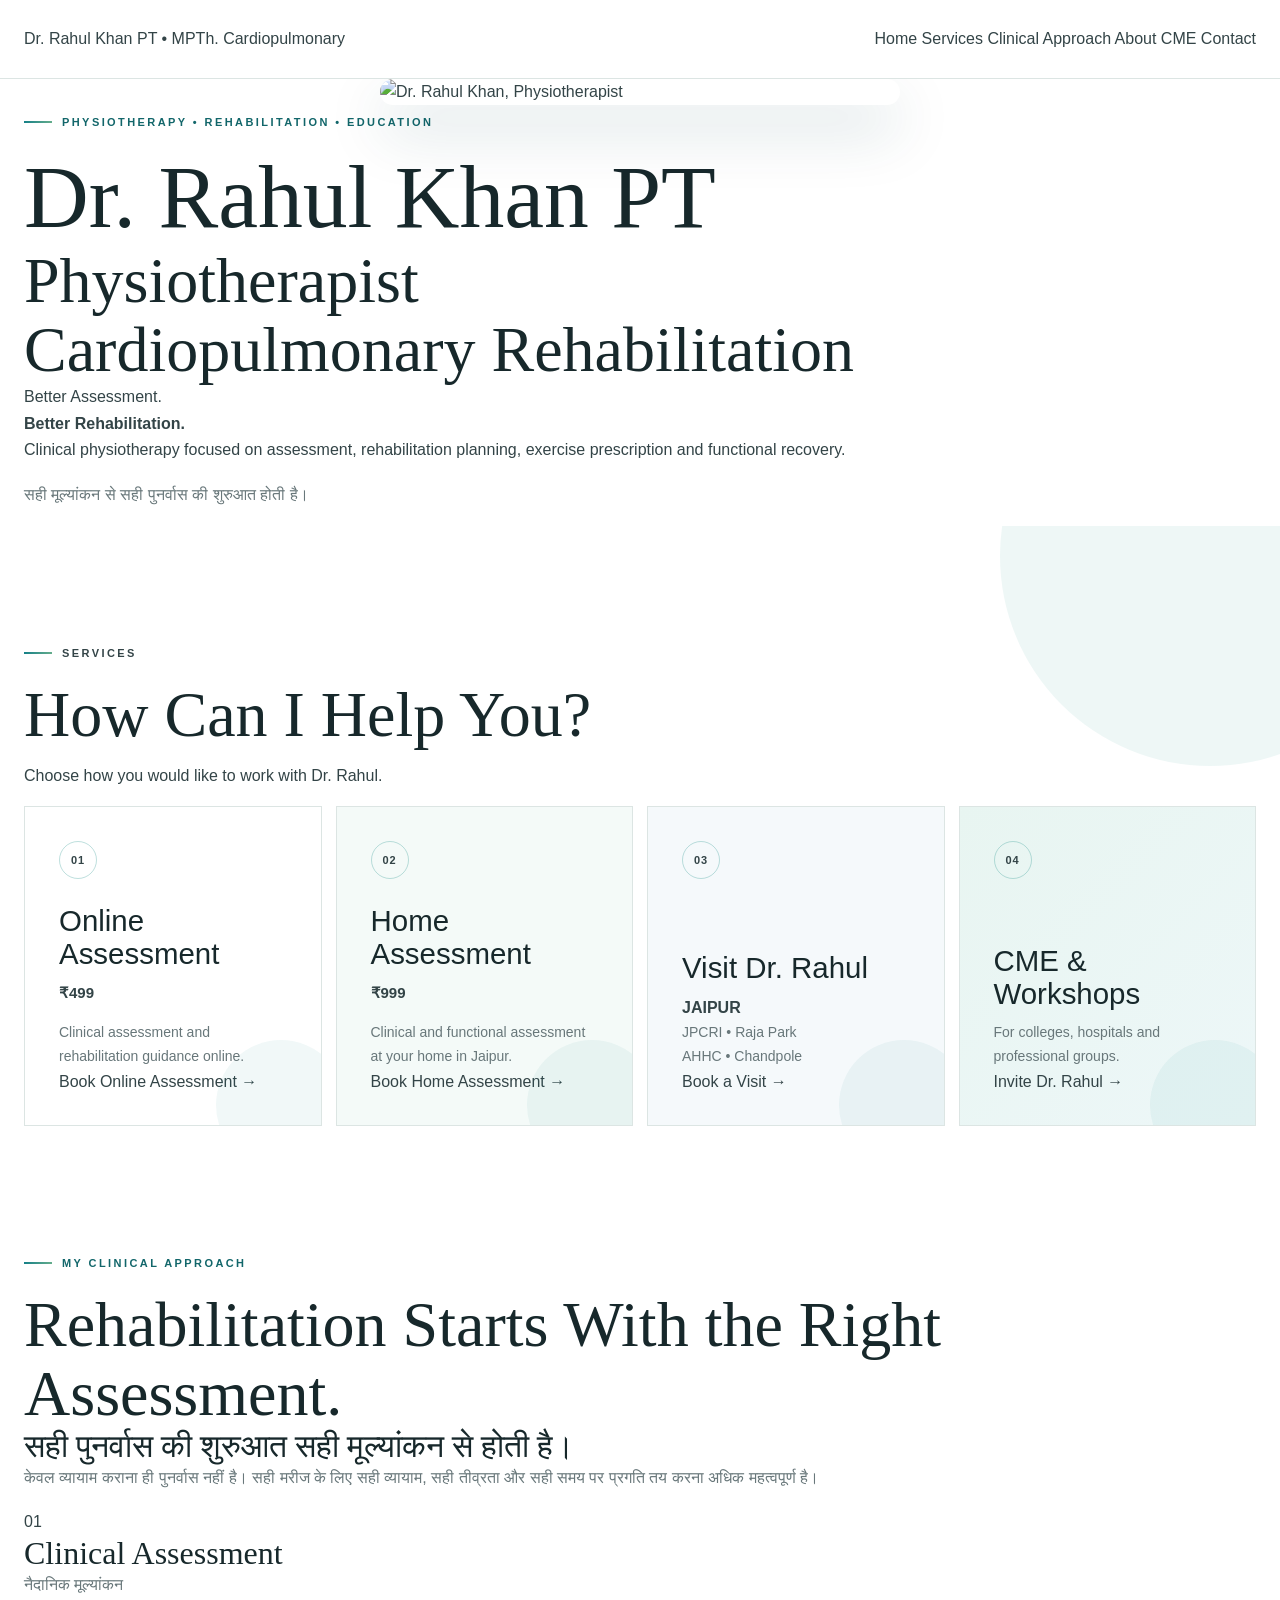
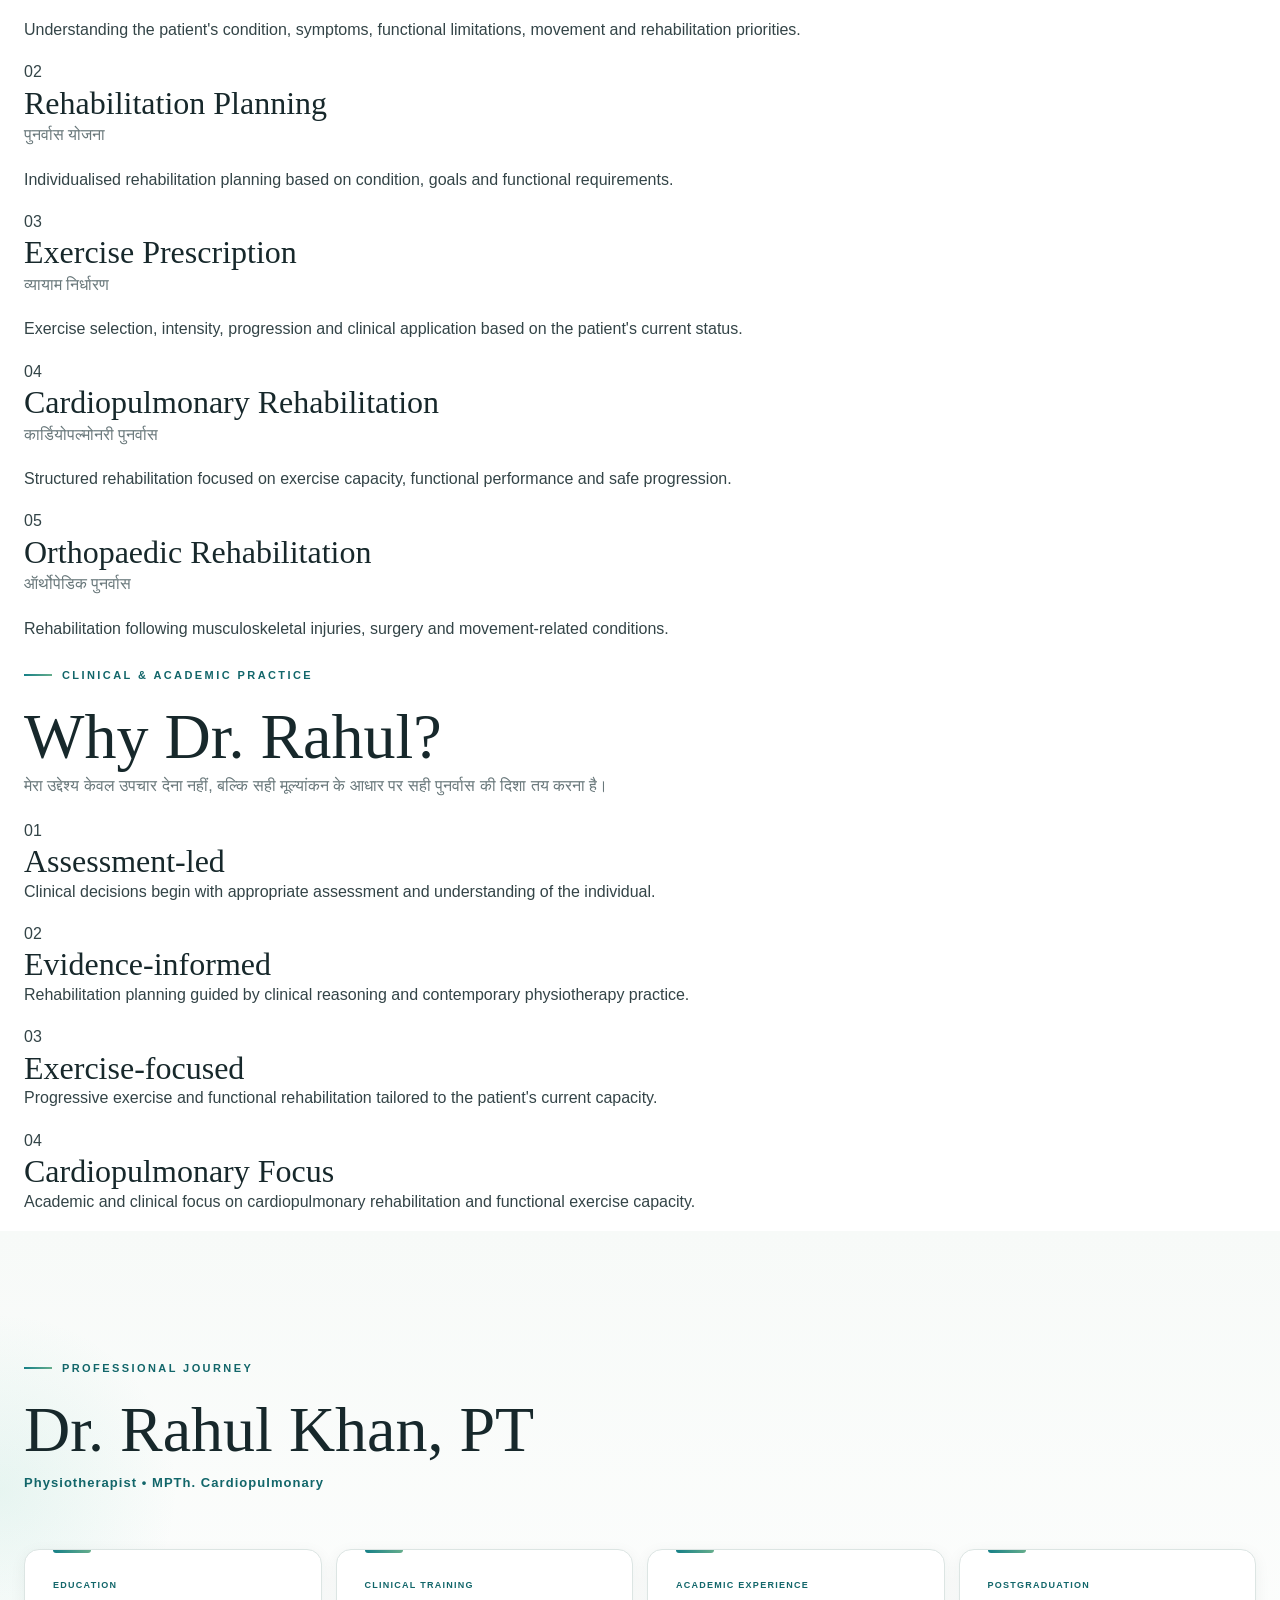
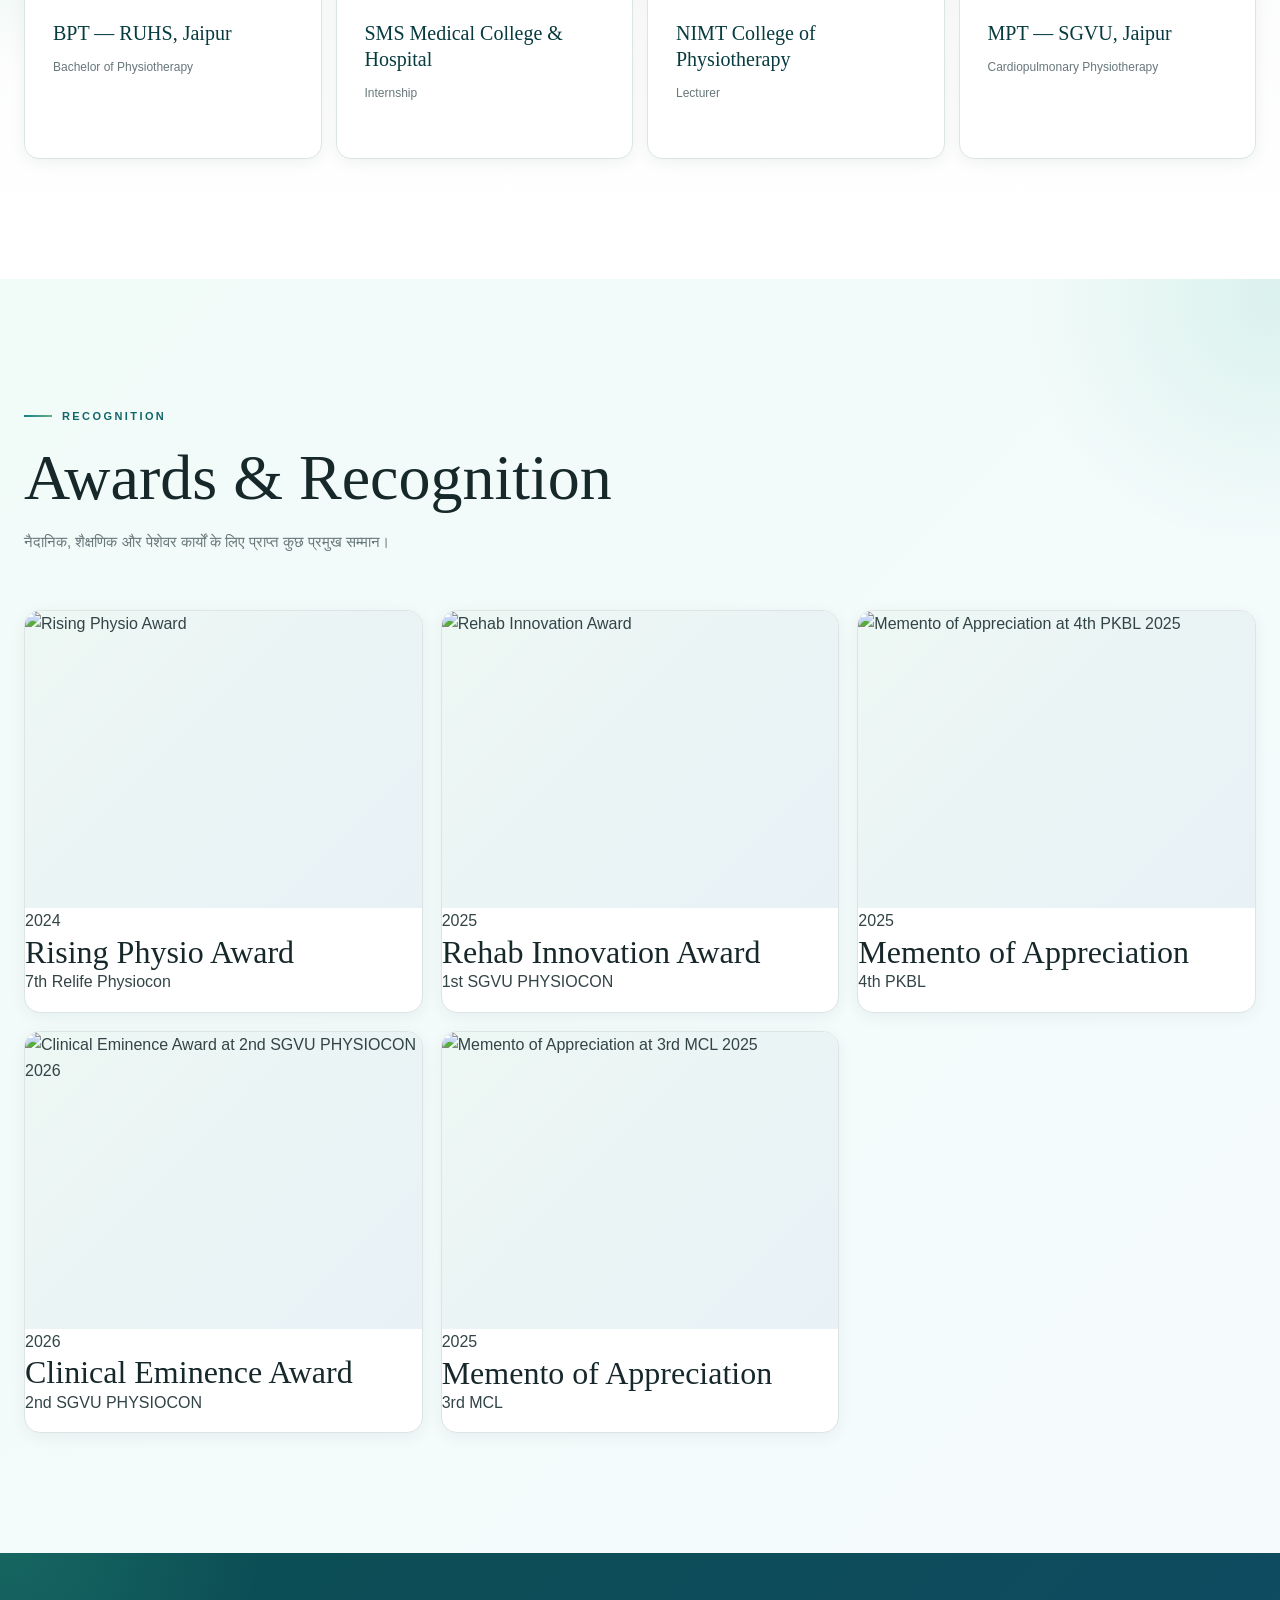
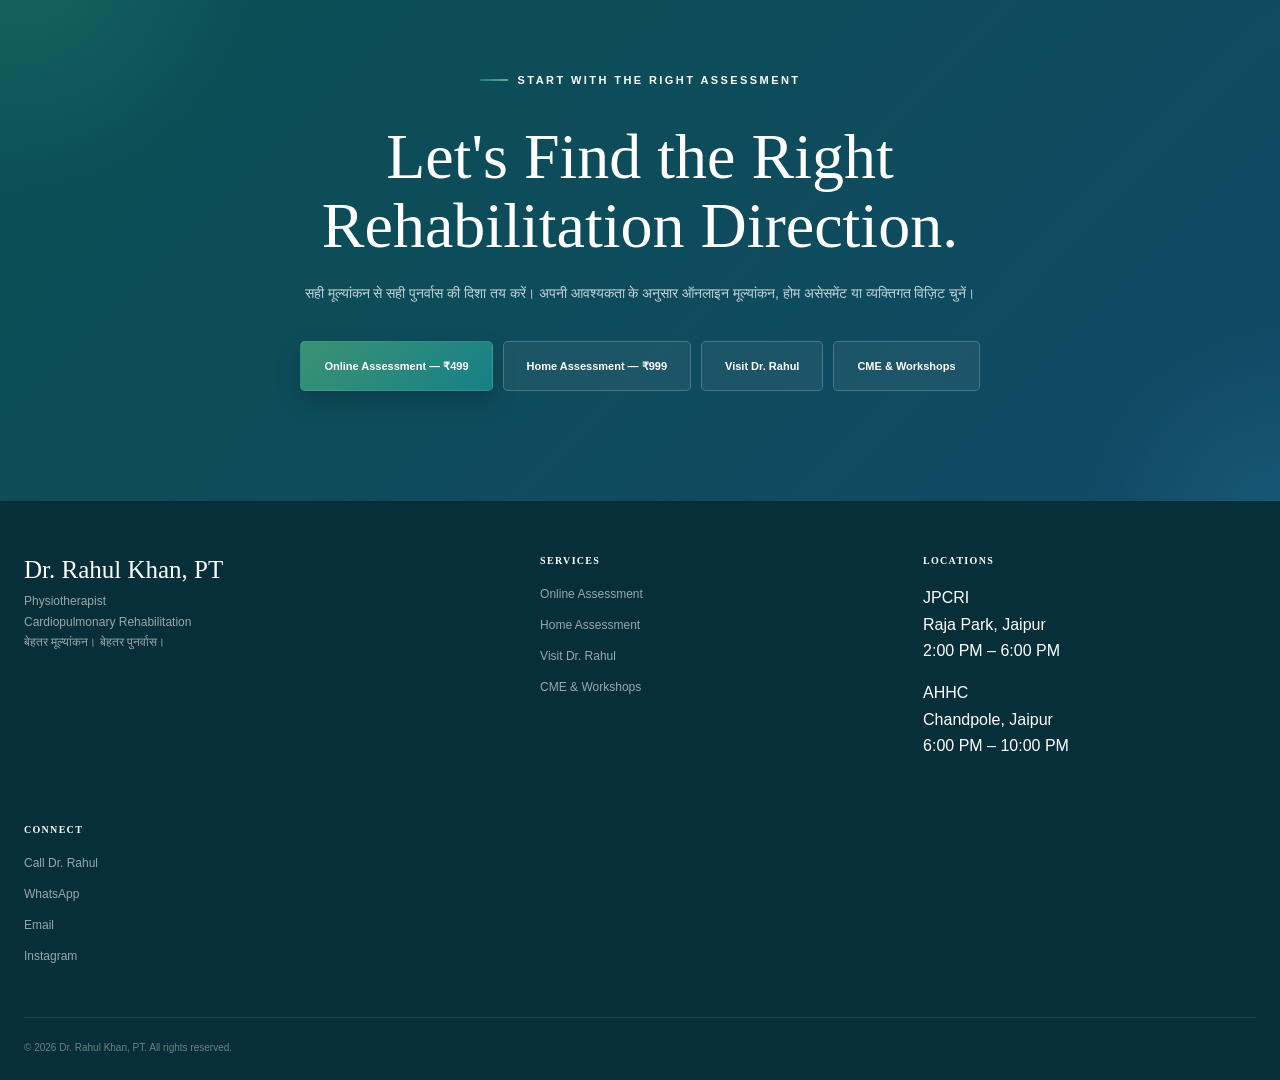
==== commit 22c8635d: "Update index.html" ====
--- a/index.html
+++ b/index.html
@@ -181,7 +181,7 @@
         <div class="hero-image">
 
             <img
-                src="images/dr-rahul-khan.jpg"
+                src="images/dr-rahul-khan-physiotherpist.jpg"
                 alt="Dr. Rahul Khan, Physiotherapist"
             >
 
--- a/css/style.css
+++ b/css/style.css
@@ -1,86 +1,177 @@
 /* =========================================================
-   DR. RAHUL KHAN, PT
-   PERSONAL WEBSITE
-   Clinical Physiotherapy • Rehabilitation • Education
-
-   DESIGN:
-   Warm Ivory + Charcoal + Muted Sage
-   Responsive / Mobile First
-========================================================= */
-
-
-/* =========================================================
-   01. COLOUR SYSTEM & VARIABLES
+   DR. RAHUL KHAN — PERSONAL WEBSITE
+   MASTER CSS — PART 1/10
+   FOUNDATION + DESIGN SYSTEM
 ========================================================= */
 
 :root {
 
-    --bg: #F7F5F0;
-    --bg-soft: #EEEEE8;
-    --white: #FFFFFF;
-
-    --text: #202827;
-    --text-soft: #66706E;
-    --text-light: #8A918F;
-
-    --accent: #526D68;
-    --accent-dark: #3F5955;
-    --accent-soft: #DCE5E1;
-
-    --dark: #202827;
-    --dark-soft: #2B3432;
-
-    --border: #DEDFD9;
-    --border-dark: rgba(255,255,255,0.14);
-
-    --gold-muted: #9C967B;
-
-    --serif: Georgia, "Times New Roman", serif;
-    --sans: Arial, Helvetica, sans-serif;
-
-    --container: 1180px;
-
-    --section-space: 110px;
-
-}
-
-
-/* =========================================================
-   02. RESET
-========================================================= */
-
-* {
+    /* ---------- PRIMARY PALETTE ---------- */
+
+    --teal-900: #073b3f;
+    --teal-800: #0b4f52;
+    --teal-700: #12666a;
+    --teal-600: #168087;
+
+    --blue-900: #092f46;
+    --blue-800: #104966;
+    --blue-700: #176889;
+
+    --green-700: #287a62;
+    --green-600: #3b9273;
+    --green-500: #65ad8c;
+
+    /* ---------- ACCENT ---------- */
+
+    --mint: #dcefe7;
+    --mint-light: #edf7f3;
+    --teal-soft: #e3f1ef;
+    --blue-soft: #e8f1f6;
+
+    /* ---------- NEUTRALS ---------- */
+
+    --white: #ffffff;
+    --off-white: #f7faf8;
+    --cream: #f5f7f3;
+
+    --text-dark: #17282b;
+    --text: #334447;
+    --text-muted: #68777a;
+    --text-light: #8a9799;
+
+    --border: #dce5e3;
+    --border-dark: #c9d6d3;
+
+    /* ---------- SPECIAL SECTIONS ---------- */
+
+    --dark-section: #092f33;
+    --dark-section-2: #0d3e43;
+
+    /* ---------- SHADOWS ---------- */
+
+    --shadow-sm:
+        0 4px 16px rgba(9, 47, 52, 0.06);
+
+    --shadow-md:
+        0 12px 35px rgba(9, 47, 52, 0.10);
+
+    --shadow-lg:
+        0 22px 60px rgba(9, 47, 52, 0.14);
+
+    /* ---------- RADIUS ---------- */
+
+    --radius-sm: 4px;
+    --radius-md: 10px;
+    --radius-lg: 18px;
+    --radius-xl: 26px;
+
+    /* ---------- CONTAINER ---------- */
+
+    --container: 1240px;
+
+    /* ---------- TRANSITION ---------- */
+
+    --transition:
+        0.3s ease;
+}
+
+
+/* =========================================================
+   GLOBAL RESET
+========================================================= */
+
+*,
+*::before,
+*::after {
+    box-sizing: border-box;
+}
+
+
+html {
+    scroll-behavior: smooth;
+    overflow-x: hidden;
+}
+
+
+body {
     margin: 0;
     padding: 0;
-    box-sizing: border-box;
-}
-
-html {
-    scroll-behavior: smooth;
-}
-
-body {
-    background: var(--bg);
+
+    background: var(--white);
     color: var(--text);
 
-    font-family: var(--sans);
+    font-family:
+        "Inter",
+        "Segoe UI",
+        Arial,
+        sans-serif;
 
     font-size: 16px;
-    line-height: 1.7;
+    line-height: 1.65;
+
+    overflow-x: hidden;
 
     -webkit-font-smoothing: antialiased;
     text-rendering: optimizeLegibility;
 }
+
+
+/* =========================================================
+   TYPOGRAPHY
+========================================================= */
+
+h1,
+h2,
+h3,
+h4,
+h5,
+h6 {
+    margin: 0;
+
+    color: var(--text-dark);
+
+    font-family:
+        Georgia,
+        "Times New Roman",
+        serif;
+
+    font-weight: 400;
+
+    line-height: 1.08;
+}
+
+
+h1 {
+    font-size: clamp(3rem, 7vw, 6.8rem);
+}
+
+
+h2 {
+    font-size: clamp(2.4rem, 5vw, 4.8rem);
+}
+
+
+h3 {
+    font-size: clamp(1.4rem, 2.5vw, 2rem);
+}
+
+
+p {
+    margin: 0 0 1rem;
+}
+
+
+a {
+    color: inherit;
+    text-decoration: none;
+}
+
 
 img {
     display: block;
     max-width: 100%;
 }
 
-a {
-    color: inherit;
-    text-decoration: none;
-}
 
 button,
 input,
@@ -91,12 +182,12 @@
 
 
 /* =========================================================
-   03. GLOBAL CONTAINER
+   MAIN CONTAINER
 ========================================================= */
 
 .container {
     width: min(
-        calc(100% - 60px),
+        calc(100% - 48px),
         var(--container)
     );
 
@@ -106,2145 +197,5106 @@
 
 
 /* =========================================================
-   04. TYPOGRAPHY
-========================================================= */
-
-h1,
-h2,
-h3 {
-    font-family: var(--serif);
-
-    font-weight: 500;
-
-    color: var(--text);
-
-    line-height: 1.08;
-}
-
-h1 {
-    letter-spacing: -3px;
-}
-
-h2 {
-    font-size: clamp(42px, 5vw, 68px);
-
-    letter-spacing: -1.5px;
-}
-
-h3 {
-    font-size: 24px;
-}
-
-p {
-    color: var(--text-soft);
-}
+   SECTION BASE
+========================================================= */
+
+section {
+    position: relative;
+    width: 100%;
+}
+
+
+.section-inner {
+    width: min(
+        calc(100% - 48px),
+        var(--container)
+    );
+
+    margin: 0 auto;
+}
+
+
+/* =========================================================
+   SMALL SECTION LABEL
+========================================================= */
 
 .eyebrow {
-    margin-bottom: 20px;
-
-    color: var(--accent);
+    display: inline-flex;
+    align-items: center;
+    gap: 10px;
+
+    margin-bottom: 18px;
+
+    color: var(--teal-700);
 
     font-size: 11px;
     font-weight: 700;
 
-    letter-spacing: 2px;
-
+    letter-spacing: 0.22em;
     text-transform: uppercase;
 }
 
+
+.eyebrow::before {
+    content: "";
+
+    display: block;
+
+    width: 28px;
+    height: 2px;
+
+    background:
+        linear-gradient(
+            90deg,
+            var(--teal-600),
+            var(--green-500)
+        );
+}
+
+
+/* =========================================================
+   HINDI TEXT
+========================================================= */
+
 .hindi-text {
+    color: var(--text-muted);
+
+    font-family:
+        "Noto Sans Devanagari",
+        "Nirmala UI",
+        Arial,
+        sans-serif;
+
     line-height: 1.9;
 }
 
 
 /* =========================================================
-   05. BUTTON SYSTEM
-========================================================= */
-
-.btn {
-    display: inline-flex;
-
-    align-items: center;
-    justify-content: center;
-
-    min-height: 50px;
-
-    padding: 0 24px;
-
-    border: 1px solid transparent;
-
-    font-size: 13px;
-    font-weight: 700;
-
-    letter-spacing: 0.1px;
-
-    transition:
-        background 0.25s ease,
-        color 0.25s ease,
-        border-color 0.25s ease,
-        transform 0.25s ease;
-}
-
-.btn:hover {
-    transform: translateY(-2px);
-}
-
-.btn-primary {
-    background: var(--accent);
+   ACCESSIBILITY
+========================================================= */
+
+:focus-visible {
+    outline: 3px solid rgba(22, 128, 135, 0.35);
+    outline-offset: 4px;
+}
+
+
+/* =========================================================
+   SELECTION
+========================================================= */
+
+::selection {
+    background: var(--teal-700);
     color: var(--white);
 }
 
-.btn-primary:hover {
-    background: var(--accent-dark);
-}
-
-.btn-light {
-    background: var(--white);
-    color: var(--dark);
-}
-
-.btn-light:hover {
-    background: var(--accent-soft);
-}
-
-.btn-outline {
-    background: transparent;
-
-    border-color: var(--border);
-
-    color: var(--text);
-}
-
-.btn-outline:hover {
-    border-color: var(--accent);
-    color: var(--accent);
-}
-
-
-/* =========================================================
-   06. TEXT BUTTON
-========================================================= */
-
-.text-button {
-    display: inline-block;
-
-    margin-top: 18px;
-
-    padding-bottom: 3px;
-
-    color: var(--accent);
-
-    font-size: 13px;
-    font-weight: 700;
-
-    border-bottom: 1px solid var(--accent);
-
-    transition:
-        color 0.2s ease,
-        border-color 0.2s ease;
-}
-
-.text-button:hover {
-    color: var(--accent-dark);
-    border-color: var(--accent-dark);
-}
-
-
-/* =========================================================
-   07. HEADER
-========================================================= */
-
-.site-header {
-    position: sticky;
-
-    top: 0;
-
-    z-index: 1000;
-
-    background: rgba(247,245,240,0.96);
-
-    border-bottom: 1px solid var(--border);
-
-    backdrop-filter: blur(12px);
-}
-
-.site-header .container {
-    min-height: 76px;
-
-    display: flex;
-
-    align-items: center;
-
-    justify-content: space-between;
-
-    gap: 25px;
-}
-
-.site-logo {
-    flex-shrink: 0;
-
-    font-family: var(--serif);
-
-    font-size: 21px;
-
-    line-height: 1.1;
-
-    color: var(--text);
-}
-
-.site-logo span {
-    display: block;
-
-    margin-top: 4px;
-
-    font-family: var(--sans);
-
-    font-size: 8px;
-
-    font-weight: 600;
-
-    letter-spacing: 1.4px;
-
-    color: var(--text-light);
-
-    text-transform: uppercase;
-}
-
-.nav-links {
-    display: flex;
-
-    align-items: center;
-
-    justify-content: center;
-
-    gap: 25px;
-
-    margin-left: auto;
-}
-
-.nav-links a {
-    color: var(--text-soft);
-
-    font-size: 12px;
-
-    font-weight: 600;
-
-    transition: color 0.2s ease;
-}
-
-.nav-links a:hover {
-    color: var(--accent);
-}
-
-.site-header > .container > .btn {
-    flex-shrink: 0;
-}
-
-
-/* =========================================================
-   08. HERO
-========================================================= */
-
-.hero {
-    padding: 100px 0 110px;
-
-    background: var(--bg);
-}
-
-.hero .container {
-    display: grid;
-
-    grid-template-columns: 1.05fr 0.95fr;
-
-    align-items: center;
-
-    gap: 80px;
-}
-
-.hero-content {
-    max-width: 720px;
-}
-
-.hero h1 {
-    margin-bottom: 28px;
-
-    font-size: clamp(
-        56px,
-        7vw,
-        92px
-    );
-}
-
-.hero h1 span {
-    color: var(--accent);
-}
-
-.hero .lead {
-    max-width: 620px;
-
-    margin-bottom: 22px;
-
-    font-size: 18px;
-
-    line-height: 1.8;
-}
-
-.hero .hindi-text {
-    max-width: 620px;
-
-    margin-bottom: 5px;
-
-    color: var(--text-soft);
-
-    font-size: 15px;
-}
-
-.hero-actions {
-    display: flex;
-
-    flex-wrap: wrap;
-
-    gap: 12px;
-
-    margin-top: 30px;
-}
-
-
-/* =========================================================
-   09. HERO IMAGE
-========================================================= */
-
-.hero-image {
-    width: 100%;
-}
-
-.photo-placeholder {
-    width: 100%;
-
-    min-height: 570px;
-
-    display: flex;
-
-    align-items: center;
-
-    justify-content: center;
-
-    padding: 40px;
-
-    background: var(--accent-soft);
-
-    border: 1px solid var(--border);
-
-    text-align: center;
-}
-
-.photo-placeholder strong {
-    display: block;
-
-    margin-bottom: 8px;
-
-    font-family: var(--serif);
-
-    font-size: 25px;
-
-    font-weight: 500;
-
-    color: var(--text);
-}
-
-.photo-placeholder p {
-    font-size: 13px;
-}
-
-
-/* =========================================================
-   10. SECTION INTRO
-========================================================= */
-
-.section-intro {
-    max-width: 760px;
-
-    margin-bottom: 55px;
-}
-
-.section-intro h2 {
-    margin-bottom: 24px;
-}
-
-.section-intro p {
-    max-width: 700px;
-
-    font-size: 16px;
-}
-
-
-/* =========================================================
-   11. CLINICAL APPROACH
-========================================================= */
-
-.approach-section {
-    padding: var(--section-space) 0;
-
-    background: var(--white);
-}
-
-.approach-grid {
-    border-top: 1px solid var(--border);
-}
-
-.approach-item {
-    display: grid;
-
-    grid-template-columns: 70px 1fr;
-
-    gap: 30px;
-
-    padding: 30px 0;
-
-    border-bottom: 1px solid var(--border);
-}
-
-.approach-item > span {
-    color: var(--gold-muted);
-
-    font-family: var(--serif);
-
-    font-size: 15px;
-}
-
-.approach-item h3 {
-    margin-bottom: 7px;
-
-    font-family: var(--sans);
-
-    font-size: 18px;
-
-    font-weight: 600;
-}
-
-.approach-item p {
-    max-width: 780px;
-
-    font-size: 14px;
-}
-
-
-/* =========================================================
-   12. ONLINE ASSESSMENT
-========================================================= */
-
-.online-section {
-    padding: var(--section-space) 0;
-
-    background: var(--dark);
-}
-
-.online-container {
-    display: grid;
-
-    grid-template-columns: 1fr 0.9fr;
-
-    align-items: start;
-
-    gap: 90px;
-}
-
-.online-section h2 {
-    max-width: 760px;
-
-    margin-bottom: 20px;
-
-    color: var(--white);
-}
-
-.online-section p {
-    color: rgba(255,255,255,0.72);
-}
-
-.online-section .eyebrow {
-    color: #B9C9C4;
-}
-
-.online-section .hindi-text {
-    max-width: 650px;
-
-    margin-top: 15px;
-}
-
-.online-process {
-    border-top: 1px solid var(--border-dark);
-}
-
-.online-process > div {
-    padding: 24px 0;
-
-    border-bottom: 1px solid var(--border-dark);
-}
-
-.online-process span {
-    display: block;
-
-    margin-bottom: 7px;
-
-    color: var(--gold-muted);
-
-    font-size: 10px;
-
-    font-weight: 700;
-
-    letter-spacing: 1.5px;
-}
-
-.online-process strong {
-    display: block;
-
-    margin-bottom: 5px;
-
-    color: var(--white);
-
-    font-size: 15px;
-}
-
-.online-process p {
-    font-size: 13px;
-
-    line-height: 1.6;
-}
-
-
-/* =========================================================
-   13. VISIT SECTION
-========================================================= */
-
-.visit-section {
-    padding: var(--section-space) 0;
-
-    background: var(--white);
-}
-
-.visit-grid {
-    display: grid;
-
-    grid-template-columns: repeat(2, 1fr);
-
-    margin-top: 55px;
-
-    border-top: 1px solid var(--border);
-
-    border-left: 1px solid var(--border);
-}
-
-.visit-card {
-    padding: 40px;
-
-    border-right: 1px solid var(--border);
-
-    border-bottom: 1px solid var(--border);
-}
-
-.visit-card > span {
-    display: block;
-
-    margin-bottom: 14px;
-
-    color: var(--accent);
-
-    font-size: 10px;
-
-    font-weight: 700;
-
-    letter-spacing: 1.8px;
-
-    text-transform: uppercase;
-}
-
-.visit-card h3 {
-    margin-bottom: 12px;
-
-    font-family: var(--sans);
-
-    font-size: 21px;
-
-    font-weight: 600;
-}
-
-.visit-card .time {
-    margin-bottom: 14px;
-
-    color: var(--accent);
-
-    font-size: 15px;
-
-    font-weight: 700;
-}
-
-.visit-card p:not(.time) {
-    max-width: 480px;
-
-    font-size: 14px;
-}
-
-
-/* =========================================================
-   14. CME SECTION
-========================================================= */
-
-.cme-section {
-    padding: var(--section-space) 0;
-
-    background: var(--bg-soft);
-}
-
-.cme-container {
-    display: grid;
-
-    grid-template-columns: 1fr 1fr;
-
-    align-items: start;
-
-    gap: 90px;
-}
-
-.cme-content h2 {
-    max-width: 720px;
-
-    margin-bottom: 25px;
-}
-
-.cme-content p {
-    max-width: 650px;
-
-    margin-bottom: 18px;
-}
-
-.cme-topics {
-    border-top: 1px solid var(--border);
-}
-
-.cme-topics > div {
-    padding: 27px 0;
-
-    border-bottom: 1px solid var(--border);
-}
-
-.cme-topics span {
-    display: block;
-
-    margin-bottom: 7px;
-
-    color: var(--gold-muted);
-
-    font-family: var(--serif);
-
-    font-size: 15px;
-}
-
-.cme-topics h3 {
-    margin-bottom: 7px;
-
-    font-family: var(--sans);
-
-    font-size: 18px;
-
-    font-weight: 600;
-}
-
-.cme-topics p {
-    font-size: 13px;
-}
-
-
-/* =========================================================
-   15. CREDENTIALS
-========================================================= */
-
-.credentials-section {
-    padding: var(--section-space) 0;
-
-    background: var(--white);
-}
-
-.credentials-grid {
-    display: grid;
-
-    grid-template-columns: repeat(2, 1fr);
-
-    margin-top: 55px;
-
-    border-top: 1px solid var(--border);
-
-    border-left: 1px solid var(--border);
-}
-
-.credentials-grid > div {
-    padding: 36px;
-
-    border-right: 1px solid var(--border);
-
-    border-bottom: 1px solid var(--border);
-}
-
-.credentials-grid span {
-    display: block;
-
-    margin-bottom: 14px;
-
-    color: var(--accent);
-
-    font-size: 10px;
-
-    font-weight: 700;
-
-    letter-spacing: 1.8px;
-
-    text-transform: uppercase;
-}
-
-.credentials-grid h3 {
-    margin-bottom: 8px;
-
-    font-family: var(--sans);
-
-    font-size: 17px;
-
-    font-weight: 600;
-}
-
-.credentials-grid p {
-    font-size: 13px;
-}
-
-
-/* =========================================================
-   16. FINAL CTA / CONTACT
-========================================================= */
-
-.final-section {
-    padding: 120px 0;
-
-    background: var(--bg);
-
-    text-align: center;
-}
-
-.final-section .container {
-    max-width: 850px;
-}
-
-.final-section .eyebrow {
-    margin-bottom: 18px;
-}
-
-.final-section h2 {
-    margin-bottom: 25px;
-}
-
-.final-section p {
-    max-width: 700px;
-
-    margin-left: auto;
-    margin-right: auto;
-
-    font-size: 16px;
-}
-
-.final-actions {
-    display: flex;
-
-    flex-wrap: wrap;
-
-    align-items: center;
-
-    justify-content: center;
-
-    gap: 12px;
-
-    margin-top: 32px;
-}
-
-
-/* =========================================================
-   17. FOOTER
-========================================================= */
-
-footer {
-    padding: 42px 0;
-
-    background: var(--dark);
-}
-
-footer .container {
-    display: flex;
-
-    align-items: center;
-
-    justify-content: space-between;
-
-    gap: 30px;
-}
-
-footer p {
-    color: rgba(255,255,255,0.55);
-
-    font-size: 12px;
-}
-
-
-/* =========================================================
-   18. TABLET
-========================================================= */
-
-@media (max-width: 1000px) {
-
-    .container {
+
+/* =========================================================
+   REMOVE COMMON OVERFLOW PROBLEMS
+========================================================= */
+
+.container,
+.section-inner,
+.hero,
+.hero *,
+.services,
+.services *,
+section,
+section * {
+    min-width: 0;
+}
+
+
+/* =========================================================
+   RESPONSIVE CONTAINER
+========================================================= */
+
+@media (max-width: 768px) {
+
+    .container,
+    .section-inner {
         width: min(
-            calc(100% - 44px),
+            calc(100% - 32px),
             var(--container)
         );
     }
 
-    .site-header .btn {
-        display: none;
-    }
-
-    .nav-links {
-        gap: 18px;
-    }
-
-    .hero .container {
-        grid-template-columns: 1fr 0.85fr;
-
-        gap: 45px;
-    }
-
-    .hero h1 {
-        font-size: clamp(
-            52px,
-            7vw,
-            72px
-        );
-    }
-
-    .online-container,
-    .cme-container {
-        gap: 55px;
-    }
-
-}
-
-
-/* =========================================================
-   19. MOBILE
-========================================================= */
-
-@media (max-width: 760px) {
-
-    :root {
-        --section-space: 72px;
-    }
-
-
-    /* GLOBAL */
-
-    .container {
-        width: calc(100% - 32px);
-    }
-
-
-    /* HEADER */
-
-    .site-header .container {
-        min-height: 68px;
-
-        gap: 12px;
-    }
-
-    .site-logo {
-        font-size: 18px;
-    }
-
-    .site-logo span {
-        font-size: 7px;
-
-        letter-spacing: 1px;
-    }
-
-    .nav-links {
-        display: none;
-    }
-
-
-    /* HERO */
-
-    .hero {
-        padding: 65px 0 72px;
-    }
-
-    .hero .container {
-        display: flex;
-
-        flex-direction: column;
-
-        gap: 48px;
-
-        align-items: stretch;
-    }
-
-    .hero h1 {
-        margin-bottom: 24px;
-
-        font-size: clamp(
-            45px,
-            14vw,
-            62px
-        );
-
-        letter-spacing: -2px;
-    }
-
-    .hero .lead {
-        font-size: 16px;
-    }
-
-    .hero .hindi-text {
-        font-size: 14px;
-    }
-
-    .hero-actions {
-        display: grid;
-
-        grid-template-columns: 1fr;
-
-        gap: 10px;
-
-        margin-top: 25px;
-    }
-
-    .hero-actions .btn {
-        width: 100%;
-    }
-
-    .hero-image {
-        width: 100%;
-    }
-
-    .photo-placeholder {
-        min-height: 430px;
-    }
-
-
-    /* HEADINGS */
-
-    h2 {
-        font-size: clamp(
-            39px,
-            11vw,
-            52px
-        );
-
-        letter-spacing: -1px;
-    }
-
-    .section-intro {
-        margin-bottom: 40px;
-    }
-
-
-    /* CLINICAL APPROACH */
-
-    .approach-item {
-        grid-template-columns: 40px 1fr;
-
-        gap: 16px;
-
-        padding: 25px 0;
-    }
-
-    .approach-item h3 {
-        font-size: 17px;
-    }
-
-    .approach-item p {
-        font-size: 13px;
-
-        line-height: 1.65;
-    }
-
-
-    /* ONLINE */
-
-    .online-container {
-        display: flex;
-
-        flex-direction: column;
-
-        gap: 48px;
-    }
-
-    .online-section h2 {
-        font-size: 42px;
-    }
-
-    .online-section .btn {
-        width: 100%;
-    }
-
-
-    /* VISIT */
-
-    .visit-grid {
-        grid-template-columns: 1fr;
-
-        margin-top: 38px;
-    }
-
-    .visit-card {
-        padding: 30px 24px;
-    }
-
-    .visit-card h3 {
-        font-size: 19px;
-    }
-
-
-    /* CME */
-
-    .cme-container {
-        display: flex;
-
-        flex-direction: column;
-
-        gap: 48px;
-    }
-
-    .cme-content .btn {
-        width: 100%;
-    }
-
-
-    /* CREDENTIALS */
-
-    .credentials-grid {
-        grid-template-columns: 1fr;
-
-        margin-top: 38px;
-    }
-
-    .credentials-grid > div {
-        padding: 28px 24px;
-    }
-
-
-    /* FINAL CTA */
-
-    .final-section {
-        padding: 85px 0;
-    }
-
-    .final-section p {
-        font-size: 14px;
-    }
-
-    .final-actions {
-        display: grid;
-
-        grid-template-columns: 1fr;
-
-        gap: 10px;
-
-        margin-top: 28px;
-    }
-
-    .final-actions .btn {
-        width: 100%;
-    }
-
-
-    /* FOOTER */
-
-    footer {
-        padding: 35px 0;
-    }
-
-    footer .container {
-        flex-direction: column;
-
-        align-items: flex-start;
-
-        gap: 7px;
-    }
-
-}
-
-
-/* =========================================================
-   20. SMALL MOBILE
-========================================================= */
-
-@media (max-width: 380px) {
-
-    .container {
-        width: calc(100% - 26px);
-    }
-
-    .hero h1 {
-        font-size: 42px;
-    }
-
-    .online-section h2 {
-        font-size: 38px;
-    }
-
-    .photo-placeholder {
-        min-height: 360px;
-    }
-
-}
-/* =========================================================
-   HOME ASSESSMENT CTA
-========================================================= */
-
-.home-visit-cta {
-
-    display: grid;
-
-    grid-template-columns: 1fr auto;
-
-    align-items: center;
-
-    gap: 40px;
-
-    margin-top: 45px;
-
-    padding: 35px 40px;
-
-    background: var(--bg-soft);
-
-    border: 1px solid var(--border);
-
-}
-
-
-.home-visit-cta h3 {
-
-    margin: 10px 0 12px;
-
-    font-family: var(--serif);
-
-    font-size: 34px;
-
-}
-
-
-.home-visit-cta p {
-
-    max-width: 650px;
-
-    margin-bottom: 8px;
-
-    font-size: 13px;
-
-    line-height: 1.7;
-
-}
-
-
-.home-visit-cta-action {
-
-    display: flex;
-
-    flex-direction: column;
-
-    align-items: flex-end;
-
-    min-width: 190px;
-
-}
-
-
-.home-visit-cta-action strong {
-
-    color: var(--accent);
-
-    font-family: var(--serif);
-
-    font-size: 42px;
-
-    line-height: 1;
-
-}
-
-
-.home-visit-cta-action span {
-
-    margin: 8px 0 18px;
-
-    color: var(--text-light);
-
-    font-size: 11px;
-
-    letter-spacing: 1px;
-
-    text-transform: uppercase;
-
-}
-
-
-@media (max-width: 700px) {
-
-    .home-visit-cta {
-
-        grid-template-columns: 1fr;
-
-        gap: 25px;
-
-        padding: 30px 22px;
-
-    }
-
-
-    .home-visit-cta h3 {
-
-        font-size: 29px;
-
-    }
-
-
-    .home-visit-cta-action {
-
-        align-items: flex-start;
-
-    }
-
-
-    .home-visit-cta-action .btn {
-
-        width: 100%;
-
-        text-align: center;
-
-    }
-
-}
-/* =========================================================
-   CME PAGE — DR. RAHUL KHAN PT
-   ========================================================= */
-
-
-/* ---------------------------------------------------------
-   CME HERO
---------------------------------------------------------- */
-
-.cme-hero {
-    padding: 110px 0 100px;
-    background: #f6f3ec;
-}
-
-.cme-hero .container {
-    display: grid;
-    grid-template-columns: 1.4fr 0.6fr;
-    gap: 70px;
-    align-items: center;
-}
-
-.cme-hero-content {
-    max-width: 760px;
-}
-
-.cme-hero h1 {
-    margin: 20px 0 25px;
-    font-size: clamp(48px, 6vw, 82px);
-    line-height: 0.98;
-    letter-spacing: -2px;
-}
-
-.cme-hero h1 span {
-    color: #657b73;
-}
-
-.cme-hero .lead {
-    max-width: 650px;
-    font-size: 19px;
-    line-height: 1.8;
-}
-
-.cme-hero-side {
-    display: flex;
-    justify-content: flex-end;
-}
-
-.cme-profile-card {
+}
+/* =========================================================
+   CSS PART 2/10
+   HEADER + NAVIGATION
+========================================================= */
+
+
+/* =========================================================
+   HEADER
+========================================================= */
+
+.site-header {
+    position: relative;
+    z-index: 1000;
+
     width: 100%;
-    max-width: 340px;
-    padding: 42px 35px;
-    border: 1px solid #d8d5cc;
-    background: #eeece5;
-}
-
-.cme-profile-card > span {
-    display: block;
-    margin-bottom: 18px;
-    font-size: 11px;
-    letter-spacing: 2px;
-    color: #657b73;
-}
-
-.cme-profile-card h2 {
-    margin: 0 0 12px;
-    font-size: 28px;
-    line-height: 1.2;
-}
-
-.cme-profile-card p {
-    margin: 0;
-    line-height: 1.7;
-    color: #686b68;
-}
-
-
-
-/* ---------------------------------------------------------
-   CME SERVICES
---------------------------------------------------------- */
-
-.cme-services {
-    padding: 110px 0;
-    background: #fbfaf6;
-}
-
-.cme-service-grid {
-    display: grid;
-    grid-template-columns: repeat(2, 1fr);
-    border-top: 1px solid #ddd9d0;
-    border-left: 1px solid #ddd9d0;
-    margin-top: 60px;
-}
-
-.cme-service-item {
-    padding: 45px;
-    min-height: 250px;
-    border-right: 1px solid #ddd9d0;
-    border-bottom: 1px solid #ddd9d0;
-    background: #fbfaf6;
-    transition: background 0.25s ease;
-}
-
-.cme-service-item:hover {
-    background: #f1f0ea;
-}
-
-.cme-service-item > span {
-    display: block;
-    margin-bottom: 30px;
-    font-family: Georgia, serif;
-    font-size: 14px;
-    color: #9a8d65;
-}
-
-.cme-service-item h3 {
-    margin: 0 0 14px;
-    font-size: 25px;
-}
-
-.cme-service-item p {
-    max-width: 520px;
-    margin: 0;
-    line-height: 1.75;
-    color: #6c6e6b;
-}
-
-
-
-/* ---------------------------------------------------------
-   PREVIOUS CME EXPERIENCE
---------------------------------------------------------- */
-
-.previous-cme-section {
-    padding: 110px 0;
-    background: #f6f3ec;
-}
-
-.cme-history-card {
-    margin-top: 60px;
-    border: 1px solid #d9d6cd;
-    background: #fbfaf6;
-}
-
-.cme-history-header {
-    display: flex;
-    justify-content: space-between;
-    gap: 20px;
-    padding: 22px 30px;
-    border-bottom: 1px solid #ddd9d0;
-    font-size: 11px;
-    letter-spacing: 1.5px;
-    color: #657b73;
-}
-
-.cme-history-content {
-    display: grid;
-    grid-template-columns: 0.9fr 1.1fr;
-    gap: 60px;
-    padding: 55px;
-}
-
-.cme-history-content h3 {
-    margin: 18px 0;
-    font-size: 34px;
-    line-height: 1.2;
-}
-
-.cme-history-content p {
-    line-height: 1.8;
-    color: #686b68;
-}
-
-.cme-topic-list {
-    border-left: 1px solid #ddd9d0;
-    padding-left: 40px;
-}
-
-.cme-topic-list > div {
-    padding: 0 0 28px;
-    margin-bottom: 28px;
-    border-bottom: 1px solid #e0ddd5;
-}
-
-.cme-topic-list > div:last-child {
-    margin-bottom: 0;
-    padding-bottom: 0;
-    border-bottom: none;
-}
-
-.cme-topic-list span {
-    display: inline-block;
-    margin-right: 15px;
-    font-family: Georgia, serif;
-    color: #9a8d65;
-}
-
-.cme-topic-list strong {
-    font-size: 17px;
-}
-
-.cme-topic-list p {
-    margin: 12px 0 0 36px;
-    font-size: 14px;
-}
-
-.cme-speakers {
-    display: flex;
-    align-items: center;
-    gap: 14px;
-    padding: 22px 30px;
-    border-top: 1px solid #ddd9d0;
-    font-size: 13px;
-}
-
-.cme-speakers span:first-child {
-    margin-right: 8px;
-    letter-spacing: 1.5px;
-    font-size: 10px;
-    color: #657b73;
-}
-
-
-
-/* ---------------------------------------------------------
-   AWARDS
---------------------------------------------------------- */
-
-.awards-section {
-    padding: 110px 0;
-    background: #20292a;
-    color: #f7f4ed;
-}
-
-.awards-section .section-intro h2 {
-    color: #f7f4ed;
-}
-
-.awards-section .section-intro p {
-    color: #c7cbc7;
-}
-
-.awards-grid {
-    display: grid;
-    grid-template-columns: repeat(2, 1fr);
-    margin-top: 60px;
-    border-top: 1px solid rgba(255,255,255,0.14);
-    border-left: 1px solid rgba(255,255,255,0.14);
-}
-
-.award-item {
-    display: grid;
-    grid-template-columns: 55px 1fr;
-    gap: 15px;
-    padding: 38px;
-    min-height: 160px;
-    border-right: 1px solid rgba(255,255,255,0.14);
-    border-bottom: 1px solid rgba(255,255,255,0.14);
-}
-
-.award-item > span {
-    font-family: Georgia, serif;
-    font-size: 14px;
-    color: #b5a779;
-}
-
-.award-item h3 {
-    margin: 0 0 10px;
-    font-size: 22px;
-    color: #f7f4ed;
-}
-
-.award-item p {
-    margin: 0;
-    color: #bfc4c1;
-    line-height: 1.6;
-}
-
-
-
-/* ---------------------------------------------------------
-   ACADEMIC INVITATION
---------------------------------------------------------- */
-
-.invite-section {
-    padding: 110px 0;
-    background: #fbfaf6;
-}
-
-.invite-grid {
-    display: grid;
-    grid-template-columns: repeat(2, 1fr);
-    margin-top: 60px;
-    border-top: 1px solid #ddd9d0;
-    border-left: 1px solid #ddd9d0;
-}
-
-.invite-grid > div {
-    padding: 40px;
-    min-height: 210px;
-    border-right: 1px solid #ddd9d0;
-    border-bottom: 1px solid #ddd9d0;
-}
-
-.invite-grid span {
-    display: block;
-    margin-bottom: 28px;
-    font-family: Georgia, serif;
-    color: #9a8d65;
-}
-
-.invite-grid h3 {
-    margin: 0 0 12px;
-    font-size: 22px;
-}
-
-.invite-grid p {
-    margin: 0;
-    max-width: 500px;
-    line-height: 1.7;
-    color: #6c6e6b;
-}
-
-
-
-/* ---------------------------------------------------------
-   FINAL CTA
---------------------------------------------------------- */
-
-.cme-final-cta {
-    padding: 120px 0;
-    background: #e9ece6;
-    text-align: center;
-}
-
-.final-cta-content {
-    max-width: 760px;
-    margin: 0 auto;
-}
-
-.final-cta-content h2 {
-    margin: 20px 0;
-    font-size: clamp(38px, 5vw, 62px);
-    line-height: 1.05;
-}
-
-.final-cta-content > p {
-    max-width: 650px;
-    margin: 15px auto;
-    line-height: 1.8;
-    color: #626865;
-}
-
-.final-cta-content .hero-actions {
-    justify-content: center;
-    margin-top: 35px;
-}
-
-
-
-/* ---------------------------------------------------------
-   FOOTER
---------------------------------------------------------- */
-
-.site-footer {
-    padding: 55px 0 25px;
-    background: #20292a;
-    color: #e9ece6;
-}
-
-.site-footer .container {
-    display: grid;
-    grid-template-columns: 1fr 1fr 1fr;
-    gap: 40px;
-}
-
-.site-footer strong {
-    font-size: 18px;
-}
-
-.site-footer p {
-    margin: 8px 0;
-    color: #aeb5b1;
-    line-height: 1.6;
-}
-
-.site-footer a {
-    display: block;
-    margin-bottom: 10px;
-    color: #d8ddd9;
-    text-decoration: none;
-}
-
-.site-footer a:hover {
-    color: #b5a779;
-}
-
-.footer-bottom {
-    margin-top: 40px;
-    padding-top: 20px;
-    border-top: 1px solid rgba(255,255,255,0.12);
-    text-align: center;
-    color: #8e9692;
-    font-size: 12px;
-}
-
-
-
-/* =========================================================
-   MOBILE RESPONSIVE
-========================================================= */
-
-@media (max-width: 900px) {
-
-    .cme-hero {
-        padding: 75px 0 70px;
-    }
-
-    .cme-hero .container {
-        grid-template-columns: 1fr;
-        gap: 45px;
-    }
-
-    .cme-hero-side {
-        justify-content: flex-start;
-    }
-
-    .cme-profile-card {
-        max-width: none;
-    }
-
-    .cme-service-grid,
-    .awards-grid,
-    .invite-grid {
-        grid-template-columns: 1fr;
-    }
-
-    .cme-history-content {
-        grid-template-columns: 1fr;
-        gap: 40px;
-        padding: 35px;
-    }
-
-    .cme-topic-list {
-        border-left: none;
-        border-top: 1px solid #ddd9d0;
-        padding: 35px 0 0;
-    }
-
-    .site-footer .container {
-        grid-template-columns: 1fr;
-        gap: 25px;
-    }
-
-}
-
-
-
-@media (max-width: 600px) {
-
-    .cme-hero h1 {
-        font-size: 48px;
-        letter-spacing: -1px;
-    }
-
-    .cme-hero .lead {
-        font-size: 17px;
-    }
-
-    .cme-services,
-    .previous-cme-section,
-    .awards-section,
-    .invite-section {
-        padding: 75px 0;
-    }
-
-    .cme-service-item {
-        padding: 30px;
-        min-height: auto;
-    }
-
-    .cme-history-header {
-        flex-direction: column;
-        gap: 8px;
-        padding: 20px;
-    }
-
-    .cme-history-content {
-        padding: 30px 22px;
-    }
-
-    .cme-history-content h3 {
-        font-size: 28px;
-    }
-
-    .cme-topic-list {
-        padding-top: 30px;
-    }
-
-    .award-item {
-        grid-template-columns: 40px 1fr;
-        padding: 28px 22px;
-    }
-
-    .award-item h3 {
-        font-size: 19px;
-    }
-
-    .invite-grid > div {
-        padding: 30px 25px;
-        min-height: auto;
-    }
-
-    .cme-final-cta {
-        padding: 80px 20px;
-    }
-
-    .final-cta-content h2 {
-        font-size: 40px;
-    }
-
-    .cme-speakers {
-        flex-wrap: wrap;
-        padding: 20px;
-    }
-
-
-   
-}
-/* =========================================================
-   CME BOOKING / ENQUIRY PAGE
-   ========================================================= */
-
-
-/* ---------------------------------------------------------
-   CME BOOKING HERO
---------------------------------------------------------- */
-
-.cme-booking-hero {
-    padding: 100px 0 85px;
-    background: #f6f3ec;
-}
-
-.cme-booking-intro {
-    max-width: 850px;
-}
-
-.cme-booking-intro h1 {
-    margin: 20px 0 25px;
-    font-size: clamp(46px, 6vw, 78px);
-    line-height: 1;
-    letter-spacing: -2px;
-}
-
-.cme-booking-intro h1 span {
-    color: #657b73;
-}
-
-.cme-booking-intro .lead {
-    max-width: 680px;
-    font-size: 19px;
-    line-height: 1.8;
-}
-
-
-
-/* ---------------------------------------------------------
-   FORM SECTION
---------------------------------------------------------- */
-
-.cme-booking-section {
-    padding: 100px 0 120px;
-    background: #fbfaf6;
-}
-
-.cme-form-wrapper {
-    max-width: 950px;
-    margin: 0 auto;
-    padding: 55px;
-    background: #ffffff;
-    border: 1px solid #ddd9d0;
-}
-
-.form-heading {
-    margin-bottom: 60px;
-}
-
-.form-heading h2 {
-    margin: 18px 0 12px;
-    font-size: clamp(34px, 4vw, 48px);
-    line-height: 1.1;
-}
-
-.form-heading p {
-    margin: 0;
-    color: #6c6e6b;
-}
-
-
-
-/* ---------------------------------------------------------
-   FORM SECTION HEADINGS
---------------------------------------------------------- */
-
-.form-section-title {
-    display: flex;
-    align-items: center;
-    gap: 18px;
-    margin: 55px 0 30px;
-    padding-bottom: 15px;
-    border-bottom: 1px solid #ddd9d0;
-}
-
-.form-section-title:first-of-type {
-    margin-top: 0;
-}
-
-.form-section-title span {
-    font-family: Georgia, serif;
-    font-size: 14px;
-    color: #9a8d65;
-}
-
-.form-section-title h3 {
-    margin: 0;
-    font-size: 22px;
-}
-
-
-
-/* ---------------------------------------------------------
-   FORM GRID
---------------------------------------------------------- */
-
-.form-grid {
-    display: grid;
-    grid-template-columns: repeat(2, 1fr);
-    gap: 25px;
-}
-
-.form-group {
-    display: flex;
-    flex-direction: column;
-}
-
-.form-group.full-width {
-    width: 100%;
-    margin-bottom: 28px;
-}
-
-.form-group label {
-    margin-bottom: 9px;
-    font-size: 13px;
-    font-weight: 600;
-    color: #343938;
-}
-
-.form-group input,
-.form-group select,
-.form-group textarea {
-    width: 100%;
-    box-sizing: border-box;
-    padding: 15px 16px;
-    border: 1px solid #d5d2ca;
-    border-radius: 0;
-    background: #fbfaf6;
-    color: #2d3331;
-    font-family: inherit;
-    font-size: 15px;
-    outline: none;
-    transition:
-        border-color 0.2s ease,
-        background 0.2s ease;
-}
-
-.form-group input::placeholder,
-.form-group textarea::placeholder {
-    color: #9a9b97;
-}
-
-.form-group input:focus,
-.form-group select:focus,
-.form-group textarea:focus {
-    border-color: #657b73;
-    background: #ffffff;
-}
-
-.form-group textarea {
-    resize: vertical;
-    min-height: 150px;
-    line-height: 1.6;
-}
-
-
-
-/* ---------------------------------------------------------
-   SUBMIT AREA
---------------------------------------------------------- */
-
-.form-submit-area {
-    margin-top: 45px;
-    padding-top: 30px;
-    border-top: 1px solid #ddd9d0;
-}
-
-.form-submit-area .btn {
-    border: none;
-    cursor: pointer;
-}
-
-.form-submit-area p {
-    margin: 14px 0 0;
-    font-size: 12px;
-    color: #858883;
-}
-
-
-
-/* ---------------------------------------------------------
-   DIRECT CONTACT
---------------------------------------------------------- */
-
-.direct-contact-section {
-    padding: 80px 0;
-    background: #e9ece6;
-}
-
-.direct-contact-card {
+
+    background: rgba(255, 255, 255, 0.96);
+
+    border-bottom: 1px solid var(--border);
+
+    backdrop-filter: blur(14px);
+    -webkit-backdrop-filter: blur(14px);
+}
+
+
+/* =========================================================
+   HEADER INNER
+========================================================= */
+
+.site-header .container {
+    min-height: 78px;
+
     display: flex;
     align-items: center;
     justify-content: space-between;
-    gap: 50px;
-    padding: 50px;
-    border: 1px solid #d1d7d0;
-    background: rgba(255,255,255,0.35);
-}
-
-.direct-contact-card h2 {
-    margin: 18px 0 12px;
-    font-size: clamp(30px, 4vw, 44px);
-    line-height: 1.1;
-}
-
-.direct-contact-card p {
-    max-width: 600px;
-    margin: 0;
-    line-height: 1.7;
-    color: #626865;
-}
-
-.direct-contact-actions {
+
+    gap: 30px;
+}
+
+
+/* =========================================================
+   BRAND
+========================================================= */
+
+.site-brand {
+    flex: 0 0 auto;
+
     display: flex;
     flex-direction: column;
-    gap: 12px;
-    min-width: 210px;
-}
-
-.direct-contact-actions .btn {
-    text-align: center;
-}
-
-
-
-/* ---------------------------------------------------------
-   MOBILE
---------------------------------------------------------- */
-
-@media (max-width: 900px) {
-
-    .cme-booking-hero {
-        padding: 75px 0 65px;
-    }
-
-    .cme-booking-section {
-        padding: 70px 0 85px;
-    }
-
-    .cme-form-wrapper {
-        padding: 40px 30px;
-    }
-
-    .direct-contact-card {
-        flex-direction: column;
-        align-items: flex-start;
-        padding: 40px 30px;
-    }
-
-    .direct-contact-actions {
-        width: 100%;
-        max-width: 320px;
-    }
-
-}
-
-
-@media (max-width: 600px) {
-
-    .cme-booking-intro h1 {
-        font-size: 46px;
-        letter-spacing: -1px;
-    }
-
-    .cme-booking-intro .lead {
+
+    line-height: 1;
+}
+
+
+.site-brand h1,
+.site-brand h2,
+.site-brand .brand-name {
+    margin: 0;
+
+    color: var(--blue-900);
+
+    font-family:
+        Georgia,
+        "Times New Roman",
+        serif;
+
+    font-size: 21px;
+    font-weight: 600;
+
+    letter-spacing: -0.02em;
+}
+
+
+.site-brand p,
+.site-brand .brand-subtitle {
+    margin: 6px 0 0;
+
+    color: var(--green-700);
+
+    font-family:
+        "Inter",
+        "Segoe UI",
+        Arial,
+        sans-serif;
+
+    font-size: 9px;
+    font-weight: 700;
+
+    letter-spacing: 0.13em;
+    text-transform: uppercase;
+}
+
+
+/* =========================================================
+   NAVIGATION
+========================================================= */
+
+.site-nav {
+    flex: 1 1 auto;
+
+    display: flex;
+    justify-content: flex-end;
+
+    min-width: 0;
+}
+
+
+.site-nav ul {
+    display: flex;
+    align-items: center;
+    justify-content: flex-end;
+
+    gap: 30px;
+
+    margin: 0;
+    padding: 0;
+
+    list-style: none;
+}
+
+
+.site-nav li {
+    margin: 0;
+    padding: 0;
+}
+
+
+.site-nav a {
+    position: relative;
+
+    display: inline-flex;
+    align-items: center;
+
+    padding: 8px 0;
+
+    color: var(--text);
+
+    font-size: 13px;
+    font-weight: 600;
+
+    white-space: nowrap;
+
+    transition:
+        color var(--transition);
+}
+
+
+.site-nav a::after {
+    content: "";
+
+    position: absolute;
+
+    left: 0;
+    bottom: 1px;
+
+    width: 0;
+    height: 2px;
+
+    background:
+        linear-gradient(
+            90deg,
+            var(--teal-600),
+            var(--green-500)
+        );
+
+    transition:
+        width var(--transition);
+}
+
+
+.site-nav a:hover {
+    color: var(--teal-700);
+}
+
+
+.site-nav a:hover::after {
+    width: 100%;
+}
+
+
+/* =========================================================
+   ACTIVE NAVIGATION
+========================================================= */
+
+.site-nav a.active {
+    color: var(--teal-700);
+}
+
+
+.site-nav a.active::after {
+    width: 100%;
+}
+
+
+/* =========================================================
+   HEADER CTA
+   If your HTML contains a header button
+========================================================= */
+
+.header-cta {
+    flex: 0 0 auto;
+
+    display: inline-flex;
+    align-items: center;
+    justify-content: center;
+
+    min-height: 42px;
+
+    padding: 0 18px;
+
+    border: 1px solid var(--teal-700);
+
+    background: var(--teal-700);
+    color: var(--white);
+
+    font-size: 12px;
+    font-weight: 700;
+
+    border-radius: 4px;
+
+    transition:
+        background var(--transition),
+        transform var(--transition),
+        box-shadow var(--transition);
+}
+
+
+.header-cta:hover {
+    background: var(--blue-800);
+
+    transform: translateY(-2px);
+
+    box-shadow: var(--shadow-sm);
+}
+
+
+/* =========================================================
+   MOBILE MENU BUTTON
+========================================================= */
+
+.menu-toggle {
+    display: none;
+
+    width: 44px;
+    height: 44px;
+
+    padding: 0;
+
+    border: 1px solid var(--border);
+
+    background: var(--white);
+
+    color: var(--teal-800);
+
+    border-radius: 8px;
+
+    cursor: pointer;
+}
+
+
+/* Hamburger lines */
+
+.menu-toggle span {
+    display: block;
+
+    width: 20px;
+    height: 2px;
+
+    margin: 4px auto;
+
+    background: currentColor;
+
+    transition:
+        transform var(--transition),
+        opacity var(--transition);
+}
+
+
+/* =========================================================
+   STICKY HEADER
+========================================================= */
+
+.site-header.sticky {
+    position: sticky;
+    top: 0;
+}
+
+
+/* =========================================================
+   TABLET
+========================================================= */
+
+@media (max-width: 1050px) {
+
+    .site-header .container {
+        min-height: 72px;
+
+        gap: 20px;
+    }
+
+
+    .site-nav ul {
+        gap: 20px;
+    }
+
+
+    .site-nav a {
+        font-size: 12px;
+    }
+
+}
+
+
+/* =========================================================
+   MOBILE HEADER
+========================================================= */
+
+@media (max-width: 768px) {
+
+    .site-header {
+        position: relative;
+
+        overflow: visible;
+    }
+
+
+    .site-header .container {
+        width: calc(100% - 32px);
+
+        min-height: 68px;
+
+        gap: 14px;
+    }
+
+
+    /* ---------- BRAND ---------- */
+
+    .site-brand {
+        min-width: 0;
+    }
+
+
+    .site-brand h1,
+    .site-brand h2,
+    .site-brand .brand-name {
+        font-size: 18px;
+
+        white-space: nowrap;
+    }
+
+
+    .site-brand p,
+    .site-brand .brand-subtitle {
+        max-width: 180px;
+
+        overflow: hidden;
+
+        font-size: 8px;
+
+        white-space: nowrap;
+
+        text-overflow: ellipsis;
+    }
+
+
+    /* ---------- DESKTOP NAV ---------- */
+
+    .site-nav {
+        display: none;
+    }
+
+
+    /* ---------- MOBILE MENU ---------- */
+
+    .menu-toggle {
+        display: block;
+
+        flex: 0 0 44px;
+    }
+
+}
+
+
+/* =========================================================
+   SMALL PHONES
+========================================================= */
+
+@media (max-width: 420px) {
+
+    .site-header .container {
+        width: calc(100% - 24px);
+
+        min-height: 64px;
+    }
+
+
+    .site-brand h1,
+    .site-brand h2,
+    .site-brand .brand-name {
         font-size: 17px;
     }
 
-    .cme-form-wrapper {
-        padding: 30px 20px;
-    }
-
-    .form-grid {
-        grid-template-columns: 1fr;
-        gap: 20px;
-    }
-
-    .form-section-title {
-        margin-top: 45px;
-    }
-
-    .form-section-title h3 {
-        font-size: 19px;
-    }
-
-    .form-group input,
-    .form-group select,
-    .form-group textarea {
-        font-size: 16px;
-    }
-
-    .form-submit-area .btn {
-        width: 100%;
-    }
-
-    .direct-contact-section {
-        padding: 60px 0;
-    }
-
-    .direct-contact-card {
-        padding: 32px 22px;
-    }
-
-}
-
-/* =========================================================
-   MOBILE — FOUR SERVICES
-========================================================= */
-
-@media (max-width: 800px) {
-
-    .services-section {
-        padding: 70px 0;
-    }
-
-    .services-grid {
-        grid-template-columns: 1fr;
-    }
-
-    .service-card {
-        min-height: auto;
-        padding: 30px 25px 35px;
-    }
-
-    .service-number {
-        margin-bottom: 35px;
-    }
-
-}
-/* =========================================================
-   FOUR SERVICES — PREMIUM SERVICE GRID
-========================================================= */
+
+    .site-brand p,
+    .site-brand .brand-subtitle {
+        font-size: 7px;
+
+        letter-spacing: 0.09em;
+    }
+
+}
+
+
+/* =========================================================
+   VERY SMALL DEVICES
+========================================================= */
+
+@media (max-width: 350px) {
+
+    .site-brand h1,
+    .site-brand h2,
+    .site-brand .brand-name {
+        font-size: 15px;
+    }
+
+
+    .menu-toggle {
+        width: 40px;
+        height: 40px;
+
+        flex-basis: 40px;
+    }
+
+}
+
+
+/* =========================================================
+   SAFETY:
+   NEVER ALLOW HEADER TO CREATE HORIZONTAL SCROLL
+========================================================= */
+
+.site-header,
+.site-header .container,
+.site-brand,
+.site-nav {
+    max-width: 100%;
+}
+
+
+/* =========================================================
+   IF NAVIGATION IS A <NAV> DIRECTLY
+========================================================= */
+
+header nav {
+    max-width: 100%;
+}
+
+
+header nav ul {
+    max-width: 100%;
+}
+
+
+/* =========================================================
+   MOBILE NAVIGATION — IF YOUR HTML USES
+   .nav-menu INSTEAD OF .site-nav
+========================================================= */
+
+.nav-menu {
+    margin: 0;
+    padding: 0;
+
+    list-style: none;
+}
+
+
+@media (max-width: 768px) {
+
+    .nav-menu {
+        display: none;
+    }
+
+}
+
+
+/* =========================================================
+   HEADER TEXT SAFETY
+========================================================= */
+
+.site-header * {
+    max-width: 100%;
+}
+
+
+/* =========================================================
+   REDUCE MOTION FOR USERS WHO PREFER IT
+========================================================= */
+
+@media (prefers-reduced-motion: reduce) {
+
+    .site-nav a,
+    .site-nav a::after,
+    .header-cta,
+    .menu-toggle span {
+        transition: none;
+    }
+
+}
+/* =========================================================
+   PART 3 / 10
+   SERVICES + CLINICAL APPROACH
+   ========================================================= */
+
+
+/* =========================================================
+   SERVICES SECTION
+   ========================================================= */
 
 .services-section {
-    padding: 100px 0;
-    background: #f5f6f2;
-}
-
-.services-section .section-intro {
+    position: relative;
+    padding: 110px 0 120px;
+    background: var(--bg-soft);
+    overflow: hidden;
+}
+
+
+/* subtle decorative glow */
+
+.services-section::before {
+    content: "";
+    position: absolute;
+    width: 420px;
+    height: 420px;
+    border-radius: 50%;
+    background: rgba(24, 139, 132, 0.07);
+    top: -180px;
+    right: -140px;
+    pointer-events: none;
+}
+
+
+/* section heading */
+
+.services-section .eyebrow {
+    color: var(--teal);
+}
+
+.services-section h2 {
     max-width: 700px;
-    margin-bottom: 55px;
-}
-
-.services-section .section-intro h2 {
-    margin-bottom: 15px;
-}
-
-.services-section .section-intro p {
-    color: #66706d;
-}
-
-
-/* 2 × 2 GRID */
+    margin-bottom: 14px;
+}
+
+.services-section > .container > p {
+    max-width: 650px;
+    color: var(--text-muted);
+    margin-bottom: 48px;
+}
+
+
+/* =========================================================
+   FOUR SERVICE GRID
+   ========================================================= */
 
 .services-grid {
     display: grid;
-    grid-template-columns: repeat(2, 1fr);
-    gap: 22px;
-}
-
-
-/* SERVICE CARD */
+    grid-template-columns: repeat(2, minmax(0, 1fr));
+    gap: 20px;
+    width: 100%;
+}
+
+
+/* individual service card */
 
 .service-card {
     position: relative;
+    min-height: 285px;
+    padding: 34px 34px 30px;
+    background: #ffffff;
+    border: 1px solid var(--border);
     display: flex;
     flex-direction: column;
     justify-content: space-between;
-
-    min-height: 300px;
-
-    padding: 34px 36px 32px;
-
+    overflow: hidden;
+
+    transition:
+        transform 0.3s ease,
+        box-shadow 0.3s ease,
+        border-color 0.3s ease,
+        background 0.3s ease;
+}
+
+
+/* top accent line */
+
+.service-card::before {
+    content: "";
+    position: absolute;
+    left: 0;
+    top: 0;
+    width: 100%;
+    height: 4px;
+    background: var(--teal);
+    transform: scaleX(0);
+    transform-origin: left;
+    transition: transform 0.3s ease;
+}
+
+
+/* decorative number */
+
+.service-card::after {
+    content: "";
+    position: absolute;
+    right: -25px;
+    bottom: -45px;
+    width: 130px;
+    height: 130px;
+    border-radius: 50%;
+    background: rgba(24, 139, 132, 0.06);
+    pointer-events: none;
+}
+
+
+/* hover */
+
+.service-card:hover {
+    transform: translateY(-6px);
+    border-color: rgba(24, 139, 132, 0.35);
+    box-shadow: 0 18px 45px rgba(12, 45, 50, 0.09);
+}
+
+.service-card:hover::before {
+    transform: scaleX(1);
+}
+
+
+/* =========================================================
+   SERVICE CARD VARIATIONS
+   ========================================================= */
+
+/* Online Assessment */
+
+.service-card:nth-child(1) {
     background: #ffffff;
-
-    border: 1px solid #d9dedb;
+}
+
+
+/* Home Assessment */
+
+.service-card:nth-child(2) {
+    background: #f4faf8;
+}
+
+.service-card:nth-child(2)::before {
+    background: var(--green);
+}
+
+
+/* Visit */
+
+.service-card:nth-child(3) {
+    background: #f5f9fb;
+}
+
+.service-card:nth-child(3)::before {
+    background: var(--blue);
+}
+
+
+/* CME */
+
+.service-card:nth-child(4) {
+    background: linear-gradient(
+        135deg,
+        #e8f5f1 0%,
+        #edf7f8 100%
+    );
+}
+
+.service-card:nth-child(4)::before {
+    background: var(--teal-dark);
+}
+
+
+/* =========================================================
+   SERVICE NUMBER
+   ========================================================= */
+
+.service-number {
+    position: relative;
+    z-index: 2;
+
+    width: 38px;
+    height: 38px;
+
+    display: flex;
+    align-items: center;
+    justify-content: center;
+
+    border: 1px solid rgba(24, 139, 132, 0.28);
+    border-radius: 50%;
+
+    color: var(--teal);
+    font-size: 11px;
+    font-weight: 600;
+    letter-spacing: 0.08em;
+
+    margin-bottom: 26px;
+}
+
+
+/* =========================================================
+   SERVICE CONTENT
+   ========================================================= */
+
+.service-card h3 {
+    position: relative;
+    z-index: 2;
+
+    font-family: var(--font-display);
+    font-size: clamp(25px, 2.3vw, 32px);
+    line-height: 1.12;
+
+    margin: 0 0 10px;
+
+    color: var(--text-dark);
+}
+
+
+.service-card .service-price {
+    position: relative;
+    z-index: 2;
+
+    display: block;
+
+    color: var(--teal-dark);
+    font-size: 15px;
+    font-weight: 700;
+
+    margin-bottom: 16px;
+}
+
+
+.service-card p {
+    position: relative;
+    z-index: 2;
+
+    max-width: 420px;
+
+    color: var(--text-muted);
+    font-size: 14px;
+    line-height: 1.7;
+
+    margin: 0;
+}
+
+
+/* =========================================================
+   SERVICE CARD LINK
+   ========================================================= */
+
+.service-card a {
+    position: relative;
+    z-index: 3;
+
+    display: inline-flex;
+    align-items: center;
+
+    width: fit-content;
+
+    margin-top: 26px;
+    padding-bottom: 6px;
+
+    color: var(--teal-dark);
+
+    font-size: 12px;
+    font-weight: 700;
+    letter-spacing: 0.01em;
+
+    border-bottom: 1px solid rgba(24, 139, 132, 0.4);
+
+    transition:
+        color 0.25s ease,
+        border-color 0.25s ease,
+        padding 0.25s ease;
+}
+
+
+.service-card a:hover {
+    color: var(--green-dark);
+    border-color: var(--green);
+    padding-left: 4px;
+}
+
+
+/* =========================================================
+   CLINICAL APPROACH
+   ========================================================= */
+
+.clinical-section {
+    position: relative;
+
+    padding: 120px 0;
+
+    background: var(--bg-main);
+
+    overflow: hidden;
+}
+
+
+/* decorative teal circle */
+
+.clinical-section::after {
+    content: "";
+    position: absolute;
+
+    width: 480px;
+    height: 480px;
+
+    border-radius: 50%;
+
+    border: 1px solid rgba(24, 139, 132, 0.12);
+
+    right: -220px;
+    top: 80px;
+
+    pointer-events: none;
+}
+
+
+/* clinical heading */
+
+.clinical-section .section-intro {
+    max-width: 850px;
+    margin-bottom: 60px;
+}
+
+
+.clinical-section .eyebrow {
+    color: var(--teal);
+}
+
+
+.clinical-section h2 {
+    max-width: 850px;
+    margin-bottom: 22px;
+}
+
+
+.clinical-section .hindi-text {
+    max-width: 800px;
+
+    color: var(--text-muted);
+
+    font-size: 15px;
+    line-height: 1.9;
+}
+
+
+/* =========================================================
+   CLINICAL APPROACH LIST
+   ========================================================= */
+
+.clinical-list {
+    position: relative;
+    z-index: 2;
+
+    width: 100%;
+
+    border-top: 1px solid var(--border);
+}
+
+
+/* each row */
+
+.clinical-item {
+    display: grid;
+
+    grid-template-columns: 70px minmax(0, 1fr);
+
+    gap: 10px;
+
+    padding: 30px 0;
+
+    border-bottom: 1px solid var(--border);
+
+    transition:
+        padding 0.25s ease,
+        background 0.25s ease;
+}
+
+
+/* number */
+
+.clinical-item .number {
+    color: var(--teal);
+
+    font-size: 12px;
+    font-weight: 600;
+
+    letter-spacing: 0.08em;
+
+    padding-top: 3px;
+}
+
+
+/* title */
+
+.clinical-item h3 {
+    margin: 0 0 7px;
+
+    font-family: var(--font-body);
+
+    font-size: 17px;
+    font-weight: 700;
+
+    color: var(--text-dark);
+}
+
+
+/* description */
+
+.clinical-item p {
+    margin: 0;
+
+    max-width: 760px;
+
+    color: var(--text-muted);
+
+    font-size: 13px;
+    line-height: 1.7;
+}
+
+
+/* hover */
+
+.clinical-item:hover {
+    padding-left: 12px;
+    background: rgba(24, 139, 132, 0.025);
+}
+
+
+/* =========================================================
+   CLINICAL ITEM ACCENT
+   ========================================================= */
+
+.clinical-item:nth-child(2) .number {
+    color: var(--blue);
+}
+
+.clinical-item:nth-child(3) .number {
+    color: var(--green);
+}
+
+.clinical-item:nth-child(4) .number {
+    color: var(--teal-dark);
+}
+
+.clinical-item:nth-child(5) .number {
+    color: var(--green-dark);
+}
+
+
+/* =========================================================
+   MOBILE — SERVICES
+   ========================================================= */
+
+@media (max-width: 768px) {
+
+    .services-section {
+        padding: 75px 0 80px;
+    }
+
+    .services-section > .container > p {
+        margin-bottom: 32px;
+    }
+
+    .services-grid {
+        grid-template-columns: 1fr 1fr;
+        gap: 12px;
+    }
+
+    .service-card {
+        min-height: 265px;
+        padding: 24px 20px 22px;
+    }
+
+    .service-number {
+        width: 34px;
+        height: 34px;
+
+        font-size: 10px;
+
+        margin-bottom: 22px;
+    }
+
+    .service-card h3 {
+        font-size: 22px;
+    }
+
+    .service-card p {
+        font-size: 12px;
+        line-height: 1.6;
+    }
+
+    .service-card a {
+        font-size: 11px;
+        margin-top: 20px;
+    }
+
+
+    /* clinical */
+
+    .clinical-section {
+        padding: 80px 0;
+    }
+
+    .clinical-section .section-intro {
+        margin-bottom: 42px;
+    }
+
+    .clinical-item {
+        grid-template-columns: 42px minmax(0, 1fr);
+        gap: 8px;
+
+        padding: 24px 0;
+    }
+
+    .clinical-item h3 {
+        font-size: 15px;
+    }
+
+    .clinical-item p {
+        font-size: 12px;
+        line-height: 1.65;
+    }
+
+}
+
+
+/* =========================================================
+   SMALL MOBILE
+   ========================================================= */
+
+@media (max-width: 480px) {
+
+    .services-grid {
+        grid-template-columns: 1fr;
+        gap: 12px;
+    }
+
+    .service-card {
+        min-height: 235px;
+        padding: 25px 22px;
+    }
+
+    .service-card h3 {
+        font-size: 24px;
+    }
+
+    .clinical-item {
+        grid-template-columns: 34px minmax(0, 1fr);
+    }
+
+    .clinical-item:hover {
+        padding-left: 5px;
+    }
+
+}
+/* =========================================================
+   PART 4 / 10
+   ONLINE ASSESSMENT
+========================================================= */
+
+
+/* =========================================================
+   MAIN ONLINE SECTION
+========================================================= */
+
+.online-section {
+    position: relative;
+
+    padding: 120px 0;
+
+    background:
+        linear-gradient(
+            135deg,
+            var(--dark-section) 0%,
+            var(--blue-900) 55%,
+            var(--teal-800) 100%
+        );
+
+    color: var(--white);
+
+    overflow: hidden;
+}
+
+
+/* =========================================================
+   DECORATIVE BACKGROUND
+========================================================= */
+
+.online-section::before {
+    content: "";
+
+    position: absolute;
+
+    width: 520px;
+    height: 520px;
+
+    border-radius: 50%;
+
+    border: 1px solid rgba(101, 173, 140, 0.18);
+
+    right: -220px;
+    top: -190px;
+
+    pointer-events: none;
+}
+
+
+.online-section::after {
+    content: "";
+
+    position: absolute;
+
+    width: 300px;
+    height: 300px;
+
+    border-radius: 50%;
+
+    background:
+        radial-gradient(
+            circle,
+            rgba(101, 173, 140, 0.12),
+            transparent 70%
+        );
+
+    left: -130px;
+    bottom: -130px;
+
+    pointer-events: none;
+}
+
+
+/* =========================================================
+   ONLINE CONTAINER
+========================================================= */
+
+.online-container {
+    position: relative;
+    z-index: 2;
+
+    display: grid;
+
+    grid-template-columns:
+        minmax(0, 1.05fr)
+        minmax(360px, 0.95fr);
+
+    gap: 90px;
+
+    align-items: center;
+}
+
+
+/* =========================================================
+   LEFT CONTENT
+========================================================= */
+
+.online-content {
+    min-width: 0;
+}
+
+
+.online-section .eyebrow {
+    color: var(--green-500);
+}
+
+
+.online-section .eyebrow::before {
+    background:
+        linear-gradient(
+            90deg,
+            var(--green-500),
+            var(--teal-600)
+        );
+}
+
+
+.online-section h2 {
+    max-width: 700px;
+
+    color: var(--white);
+
+    margin-bottom: 24px;
+}
+
+
+.online-section .lead {
+    max-width: 620px;
+
+    color: rgba(255, 255, 255, 0.82);
+
+    font-size: 18px;
+    line-height: 1.7;
+
+    margin-bottom: 18px;
+}
+
+
+.online-section .hindi-text {
+    max-width: 650px;
+
+    color: rgba(255, 255, 255, 0.67);
+
+    font-size: 14px;
+
+    line-height: 1.9;
+}
+
+
+/* =========================================================
+   ONLINE PRICE
+========================================================= */
+
+.online-price {
+    display: flex;
+
+    align-items: baseline;
+
+    gap: 12px;
+
+    margin: 30px 0 28px;
+}
+
+
+.online-price strong {
+    color: var(--white);
+
+    font-family:
+        Georgia,
+        "Times New Roman",
+        serif;
+
+    font-size: 48px;
+
+    font-weight: 400;
+
+    line-height: 1;
+}
+
+
+.online-price span {
+    color: var(--green-500);
+
+    font-size: 12px;
+
+    font-weight: 700;
+
+    letter-spacing: 0.12em;
+
+    text-transform: uppercase;
+}
+
+
+/* =========================================================
+   ONLINE CTA BUTTON
+========================================================= */
+
+.online-section .btn-primary {
+    display: inline-flex;
+
+    align-items: center;
+    justify-content: center;
+
+    min-height: 52px;
+
+    padding: 0 25px;
+
+    border: 1px solid var(--green-500);
+
+    background: var(--green-600);
+
+    color: var(--white);
+
+    font-size: 13px;
+    font-weight: 700;
+
+    border-radius: 5px;
+
+    transition:
+        transform 0.25s ease,
+        background 0.25s ease,
+        box-shadow 0.25s ease;
+}
+
+
+.online-section .btn-primary:hover {
+    background: var(--green-500);
+
+    transform: translateY(-3px);
+
+    box-shadow:
+        0 12px 28px rgba(0, 0, 0, 0.22);
+}
+
+
+/* =========================================================
+   ONLINE PROCESS
+========================================================= */
+
+.online-process {
+    display: grid;
+
+    grid-template-columns: 1fr 1fr;
+
+    gap: 1px;
+
+    background: rgba(255, 255, 255, 0.14);
+
+    border: 1px solid rgba(255, 255, 255, 0.14);
+}
+
+
+/* =========================================================
+   PROCESS ITEM
+========================================================= */
+
+.online-process > div {
+    min-height: 205px;
+
+    padding: 28px 26px;
+
+    background:
+        rgba(255, 255, 255, 0.055);
+
+    transition:
+        background 0.25s ease;
+}
+
+
+.online-process > div:hover {
+    background:
+        rgba(101, 173, 140, 0.12);
+}
+
+
+/* =========================================================
+   PROCESS NUMBER
+========================================================= */
+
+.online-process span {
+    display: block;
+
+    margin-bottom: 25px;
+
+    color: var(--green-500);
+
+    font-size: 11px;
+
+    font-weight: 700;
+
+    letter-spacing: 0.14em;
+}
+
+
+/* =========================================================
+   PROCESS TITLE
+========================================================= */
+
+.online-process strong {
+    display: block;
+
+    margin-bottom: 10px;
+
+    color: var(--white);
+
+    font-size: 15px;
+
+    line-height: 1.35;
+}
+
+
+/* =========================================================
+   PROCESS DESCRIPTION
+========================================================= */
+
+.online-process p {
+    margin: 0;
+
+    color: rgba(255, 255, 255, 0.60);
+
+    font-size: 12px;
+
+    line-height: 1.65;
+}
+
+
+/* =========================================================
+   ONLINE FEATURE STRIP
+========================================================= */
+
+.online-features {
+    display: flex;
+
+    flex-wrap: wrap;
+
+    gap: 10px;
+
+    margin-top: 30px;
+}
+
+
+.online-features span {
+    display: inline-flex;
+
+    align-items: center;
+
+    min-height: 34px;
+
+    padding: 0 13px;
+
+    border: 1px solid rgba(255, 255, 255, 0.16);
+
+    border-radius: 30px;
+
+    background: rgba(255, 255, 255, 0.04);
+
+    color: rgba(255, 255, 255, 0.75);
+
+    font-size: 10px;
+
+    font-weight: 600;
+
+    letter-spacing: 0.03em;
+}
+
+
+/* =========================================================
+   ONLINE IMAGE
+   If an image is used in this section
+========================================================= */
+
+.online-image {
+    position: relative;
+
+    width: 100%;
+
+    overflow: hidden;
+
+    border-radius: var(--radius-lg);
+
+    border: 1px solid rgba(255, 255, 255, 0.14);
+}
+
+
+.online-image img {
+    width: 100%;
+
+    aspect-ratio: 4 / 3;
+
+    object-fit: cover;
+
+    transition:
+        transform 0.5s ease;
+}
+
+
+.online-image:hover img {
+    transform: scale(1.03);
+}
+
+
+/* =========================================================
+   ONLINE IMAGE CAPTION
+========================================================= */
+
+.online-image-caption {
+    position: absolute;
+
+    left: 18px;
+    right: 18px;
+    bottom: 18px;
+
+    padding: 15px 17px;
+
+    background:
+        rgba(5, 35, 39, 0.82);
+
+    backdrop-filter: blur(10px);
+
+    border: 1px solid rgba(255, 255, 255, 0.12);
+
+    color: var(--white);
+
+    font-size: 11px;
+
+    line-height: 1.5;
+}
+
+MOBILE
+========================================================= */
+
+@media (max-width: 900px) {
+
+    .online-container {
+        grid-template-columns: 1fr;
+
+        gap: 55px;
+    }
+
+
+    .online-content {
+        max-width: 760px;
+    }
+
+
+    .online-process {
+        width: 100%;
+    }
+
+}
+
+
+/* =========================================================
+   TABLET / MOBILE
+========================================================= */
+
+@media (max-width: 768px) {
+
+    .online-section {
+        padding: 82px 0;
+    }
+
+
+    .online-section h2 {
+        font-size: clamp(2.2rem, 9vw, 3.5rem);
+
+        line-height: 1.04;
+    }
+
+
+    .online-section .lead {
+        font-size: 15px;
+    }
+
+
+    .online-price {
+        margin-top: 24px;
+    }
+
+
+    .online-price strong {
+        font-size: 40px;
+    }
+
+
+    .online-process {
+        grid-template-columns: 1fr 1fr;
+
+        width: 100%;
+    }
+
+
+    .online-process > div {
+        min-height: 185px;
+
+        padding: 22px 18px;
+    }
+
+
+    .online-process span {
+        margin-bottom: 18px;
+    }
+
+}
+
+
+/* =========================================================
+   SMALL MOBILE
+========================================================= */
+
+@media (max-width: 520px) {
+
+    .online-section {
+        padding: 70px 0;
+    }
+
+
+    .online-container {
+        gap: 42px;
+    }
+
+
+    .online-section .lead {
+        font-size: 14px;
+    }
+
+
+    .online-section .hindi-text {
+        font-size: 13px;
+    }
+
+
+    .online-price strong {
+        font-size: 38px;
+    }
+
+
+    .online-section .btn-primary {
+        width: 100%;
+
+        padding: 0 18px;
+
+        text-align: center;
+    }
+
+
+    .online-process {
+        grid-template-columns: 1fr;
+    }
+
+
+    .online-process > div {
+        min-height: auto;
+
+        padding: 23px 20px;
+    }
+
+
+    .online-process strong {
+        font-size: 14px;
+    }
+
+
+    .online-process p {
+        font-size: 12px;
+    }
+
+
+    .online-features {
+        gap: 7px;
+    }
+
+
+    .online-features span {
+        font-size: 9px;
+    }
+
+}
+
+
+/* =========================================================
+   EXTRA SMALL PHONES
+========================================================= */
+
+@media (max-width: 360px) {
+
+    .online-section h2 {
+        font-size: 2.15rem;
+    }
+
+
+    .online-price strong {
+        font-size: 34px;
+    }
+
+      }
+/* =========================================================
+   PART 5 / 10
+   HOME ASSESSMENT
+========================================================= */
+
+
+/* =========================================================
+   HOME ASSESSMENT SECTION
+========================================================= */
+
+.home-assessment-section {
+    position: relative;
+
+    padding: 120px 0;
+
+    background:
+        linear-gradient(
+            135deg,
+            var(--mint-light) 0%,
+            var(--white) 52%,
+            var(--blue-soft) 100%
+        );
+
+    overflow: hidden;
+}
+
+
+/* =========================================================
+   BACKGROUND DECORATION
+========================================================= */
+
+.home-assessment-section::before {
+    content: "";
+
+    position: absolute;
+
+    width: 420px;
+    height: 420px;
+
+    border-radius: 50%;
+
+    background:
+        radial-gradient(
+            circle,
+            rgba(59, 146, 115, 0.12),
+            transparent 68%
+        );
+
+    left: -190px;
+    top: -150px;
+
+    pointer-events: none;
+}
+
+
+.home-assessment-section::after {
+    content: "";
+
+    position: absolute;
+
+    width: 260px;
+    height: 260px;
+
+    border-radius: 50%;
+
+    border: 1px solid rgba(23, 104, 137, 0.12);
+
+    right: -100px;
+    bottom: -100px;
+
+    pointer-events: none;
+}
+
+
+/* =========================================================
+   MAIN LAYOUT
+========================================================= */
+
+.home-assessment-container {
+    position: relative;
+    z-index: 2;
+
+    display: grid;
+
+    grid-template-columns:
+        minmax(0, 1fr)
+        minmax(360px, 0.9fr);
+
+    gap: 75px;
+
+    align-items: center;
+}
+
+/* 
+    margin-bottom: 8px;
+
+    color: var(--teal-700);
+
+    font-size: 10px;
+
+    font-weight: 700;
+
+    letter-spacing: 0.09em;
+
+    text-transform: uppercase;
+}
+
+
+.home-assessment-features p {
+    margin: 0;
+
+    color: var(--text);
+
+    font-size: 12px;
+
+    line-height: 1.45;
+}
+
+
+
+/* =========================================================
+   LEFT CONTENT
+========================================================= */
+
+.home-assessment-content {
+    min-width: 0;
+}
+
+
+.home-assessment-content .eyebrow {
+    color: var(--green-700);
+}
+
+
+.home-assessment-content h2 {
+    max-width: 700px;
+
+    margin-bottom: 22px;
+}
+
+
+.home-assessment-content > p {
+    max-width: 650px;
+
+    color: var(--text-muted);
+
+    font-size: 16px;
+
+    line-height: 1.8;
+}
+
+
+/* =========================================================
+   HOME ASSESSMENT PRICE
+========================================================= */
+
+.home-assessment-price {
+    display: flex;
+
+    align-items: baseline;
+
+    gap: 13px;
+
+    margin: 30px 0 25px;
+}
+
+
+.home-assessment-price strong {
+    color: var(--teal-800);
+
+    font-family:
+        Georgia,
+        "Times New Roman",
+        serif;
+
+    font-size: 52px;
+
+    font-weight: 400;
+
+    line-height: 1;
+}
+
+
+.home-assessment-price span {
+    color: var(--green-700);
+
+    font-size: 11px;
+
+    font-weight: 700;
+
+    letter-spacing: 0.14em;
+
+    text-transform: uppercase;
+}
+
+
+/* =========================================================
+   HOME ASSESSMENT FEATURES
+========================================================= */
+
+.home-assessment-features {
+    display: grid;
+
+    grid-template-columns:
+        repeat(3, minmax(0, 1fr));
+
+    gap: 10px;
+
+    margin: 30px 0;
+}
+
+
+.home-assessment-features div {
+    min-height: 90px;
+
+    padding: 17px;
+
+    background:
+        rgba(255, 255, 255, 0.78);
+
+    border: 1px solid var(--border);
+
+    border-radius: var(--radius-md);
+
+    box-shadow: var(--shadow-sm);
+}
+
+
+.home-assessment-features span {
+    display: block;
+
+    margin-bottom: 8px;
+
+    color: var(--teal-700);
+
+    font-size: 10px;
+
+    font-weight: 700;
+
+    letter-spacing: 0.09em;
+
+    text-transform: uppercase;
+}
+
+
+.home-assessment-features p {
+    margin: 0;
+
+    color: var(--text);
+
+    font-size: 12px;
+
+    line-height: 1.45;
+}
+
+
+/* =========================================================
+   HOME ASSESSMENT CTA
+========================================================= */
+
+.home-assessment-content .btn-primary {
+    display: inline-flex;
+
+    align-items: center;
+
+    justify-content: center;
+
+    min-height: 52px;
+
+    padding: 0 26px;
+
+    background:
+        linear-gradient(
+            135deg,
+            var(--teal-700),
+            var(--green-700)
+        );
+
+    border: none;
+
+    border-radius: 5px;
+
+    color: var(--white);
+
+    font-size: 13px;
+
+    font-weight: 700;
+
+    box-shadow:
+        0 10px 25px rgba(18, 102, 106, 0.16);
+
+    transition:
+        transform 0.25s ease,
+        box-shadow 0.25s ease;
+}
+
+
+.home-assessment-content .btn-primary:hover {
+    transform: translateY(-3px);
+
+    box-shadow:
+        0 16px 32px rgba(18, 102, 106, 0.22);
+}
+
+
+/* =========================================================
+   IMAGE SIDE
+========================================================= */
+
+.home-assessment-image {
+    position: relative;
+
+    width: 100%;
+
+    min-width: 0;
+
+    border-radius: var(--radius-xl);
+
+    overflow: hidden;
+
+    background:
+        linear-gradient(
+            145deg,
+            var(--teal-800),
+            var(--blue-800)
+        );
+
+    box-shadow: var(--shadow-lg);
+}
+
+
+/* =========================================================
+   HOME ASSESSMENT IMAGE
+========================================================= */
+
+.home-assessment-image img {
+    display: block;
+
+    width: 100%;
+
+    aspect-ratio: 4 / 5;
+
+    object-fit: cover;
+
+    object-position: center;
+
+    transition:
+        transform 0.6s ease;
+}
+
+
+.home-assessment-image:hover img {
+    transform: scale(1.035);
+}
+
+
+/* =========================================================
+   IMAGE OVERLAY
+========================================================= */
+
+.home-assessment-image::after {
+    content: "";
+
+    position: absolute;
+
+    inset: 0;
+
+    background:
+        linear-gradient(
+            180deg,
+            transparent 55%,
+            rgba(4, 37, 42, 0.72) 100%
+        );
+
+    pointer-events: none;
+}
+
+
+/* =========================================================
+   IMAGE CAPTION
+========================================================= */
+
+.home-assessment-image-caption {
+    position: absolute;
+
+    z-index: 3;
+
+    left: 24px;
+
+    right: 24px;
+
+    bottom: 24px;
+
+    padding: 20px;
+
+    border-radius: var(--radius-md);
+
+    background:
+        rgba(7, 59, 63, 0.82);
+
+    border: 1px solid
+        rgba(255, 255, 255, 0.16);
+
+    backdrop-filter: blur(10px);
+
+    color: var(--white);
+}
+
+
+.home-assessment-image-caption span {
+    display: block;
+
+    margin-bottom: 6px;
+
+    color: var(--green-500);
+
+    font-size: 9px;
+
+    font-weight: 700;
+
+    letter-spacing: 0.15em;
+
+    text-transform: uppercase;
+}
+
+
+.home-assessment-image-caption strong {
+    display: block;
+
+    font-family:
+        Georgia,
+        "Times New Roman",
+        serif;
+
+    font-size: 22px;
+
+    font-weight: 400;
+}
+
+
+/* =========================================================
+   SUPPORTING NOTE
+========================================================= */
+
+.home-assessment-note {
+    margin-top: 18px;
+
+    color: var(--text-light);
+
+    font-size: 11px;
+
+    line-height: 1.6;
+}
+
+
+/* =========================================================
+   TABLET
+========================================================= */
+
+@media (max-width: 950px) {
+
+    .home-assessment-container {
+        grid-template-columns: 1fr;
+
+        gap: 50px;
+    }
+
+
+    .home-assessment-content {
+        max-width: 760px;
+    }
+
+
+    .home-assessment-image {
+        max-width: 620px;
+
+        margin: 0 auto;
+    }
+
+}
+
+
+/* =========================================================
+   MOBILE
+========================================================= */
+
+@media (max-width: 768px) {
+
+    .home-assessment-section {
+        padding: 82px 0;
+    }
+
+
+    .home-assessment-container {
+        gap: 42px;
+    }
+
+
+    .home-assessment-content h2 {
+        font-size:
+            clamp(2.25rem, 9vw, 3.4rem);
+    }
+
+
+    .home-assessment-content > p {
+        font-size: 14px;
+    }
+
+
+    .home-assessment-price {
+        margin: 25px 0 22px;
+    }
+
+
+    .home-assessment-price strong {
+        font-size: 43px;
+    }
+
+
+    .home-assessment-features {
+        grid-template-columns:
+            repeat(3, minmax(0, 1fr));
+
+        gap: 7px;
+    }
+
+
+    .home-assessment-features div {
+        min-height: 85px;
+
+        padding: 13px 11px;
+    }
+
+
+    .home-assessment-features p {
+        font-size: 10px;
+    }
+
+
+    .home-assessment-content .btn-primary {
+        width: 100%;
+    }
+
+
+    .home-assessment-image {
+        border-radius: 18px;
+    }
+
+
+    .home-assessment-image img {
+        aspect-ratio: 4 / 5;
+    }
+
+
+    .home-assessment-image-caption {
+        left: 16px;
+
+        right: 16px;
+
+        bottom: 16px;
+
+        padding: 16px;
+    }
+
+
+    .home-assessment-image-caption strong {
+        font-size: 19px;
+    }
+
+}
+
+
+/* =========================================================
+   SMALL PHONES
+========================================================= */
+
+@media (max-width: 480px) {
+
+    .home-assessment-section {
+        padding: 70px 0;
+    }
+
+
+    .home-assessment-features {
+        grid-template-columns: 1fr;
+
+        gap: 8px;
+    }
+
+
+    .home-assessment-features div {
+        min-height: auto;
+
+        display: flex;
+
+        align-items: center;
+
+        gap: 12px;
+    }
+
+
+    .home-assessment-features span {
+        margin: 0;
+
+        min-width: 72px;
+    }
+
+
+    .home-assessment-features p {
+        font-size: 11px;
+    }
+
+
+    .home-assessment-image img {
+        aspect-ratio: 1 / 1.15;
+    }
+
+
+    .home-assessment-image-caption {
+        padding: 14px;
+    }
+
+
+    .home-assessment-image-caption strong {
+        font-size: 17px;
+    }
+
+}
+
+
+/* =========================================================
+   EXTRA SMALL PHONES
+========================================================= */
+
+@media (max-width: 360px) {
+
+    .home-assessment-content h2 {
+        font-size: 2.15rem;
+    }
+
+
+    .home-assessment-price strong {
+        font-size: 38px;
+    }
+
+}
+
+/* =========================================================
+   PART 6 / 10
+   VISIT DR. RAHUL
+========================================================= */
+
+
+/* =========================================================
+   VISIT SECTION
+========================================================= */
+
+.visit-section {
+    position: relative;
+
+    padding: 120px 0;
+
+    background: var(--white);
+
+    overflow: hidden;
+}
+
+
+.visit-section::before {
+    content: "";
+
+    position: absolute;
+
+    width: 420px;
+    height: 420px;
+
+    border-radius: 50%;
+
+    background:
+        radial-gradient(
+            circle,
+            rgba(28, 137, 157, 0.08),
+            transparent 70%
+        );
+
+    right: -180px;
+    top: -180px;
+
+    pointer-events: none;
+}
+
+
+/* =========================================================
+   VISIT INTRO
+========================================================= */
+
+.visit-section .section-intro {
+    position: relative;
+
+    z-index: 2;
+
+    max-width: 760px;
+
+    margin-bottom: 55px;
+}
+
+
+.visit-section .section-intro .eyebrow {
+    color: var(--teal-700);
+}
+
+
+.visit-section .section-intro h2 {
+    margin-bottom: 18px;
+}
+
+
+.visit-section .section-intro > p {
+    max-width: 680px;
+
+    color: var(--text-muted);
+
+    font-size: 16px;
+
+    line-height: 1.8;
+}
+
+
+/* =========================================================
+   LOCATION GRID
+========================================================= */
+
+.visit-grid {
+    position: relative;
+
+    z-index: 2;
+
+    display: grid;
+
+    grid-template-columns:
+        repeat(2, minmax(0, 1fr));
+
+    gap: 24px;
+}
+
+
+/* =========================================================
+   LOCATION CARD
+========================================================= */
+
+.visit-card {
+    position: relative;
+
+    min-height: 390px;
+
+    display: flex;
+
+    flex-direction: column;
+
+    justify-content: flex-end;
+
+    padding: 42px;
+
+    border-radius: var(--radius-xl);
+
+    overflow: hidden;
+
+    background:
+        linear-gradient(
+            145deg,
+            var(--teal-800),
+            var(--blue-800)
+        );
+
+    color: var(--white);
+
+    box-shadow: var(--shadow-lg);
+
+    isolation: isolate;
+
+    transition:
+        transform 0.3s ease,
+        box-shadow 0.3s ease;
+}
+
+
+.visit-card:hover {
+    transform: translateY(-6px);
+
+    box-shadow:
+        0 24px 55px rgba(8, 54, 66, 0.18);
+}
+
+
+/* =========================================================
+   DECORATIVE CARD GLOW
+========================================================= */
+
+.visit-card::before {
+    content: "";
+
+    position: absolute;
+
+    z-index: -1;
+
+    width: 330px;
+    height: 330px;
+
+    border-radius: 50%;
+
+    background:
+        radial-gradient(
+            circle,
+            rgba(89, 204, 160, 0.25),
+            transparent 68%
+        );
+
+    top: -150px;
+    right: -100px;
+
+    pointer-events: none;
+}
+
+
+.visit-card::after {
+    content: "";
+
+    position: absolute;
+
+    inset: 0;
+
+    z-index: -1;
+
+    background:
+        linear-gradient(
+            180deg,
+            transparent 20%,
+            rgba(3, 28, 38, 0.55) 100%
+        );
+
+    pointer-events: none;
+}
+
+
+/* =========================================================
+   LOCATION LABEL
+========================================================= */
+
+.visit-card > span {
+    display: inline-flex;
+
+    align-items: center;
+
+    width: fit-content;
+
+    margin-bottom: 18px;
+
+    padding: 7px 12px;
+
+    border-radius: 100px;
+
+    background:
+        rgba(255, 255, 255, 0.12);
+
+    border: 1px solid
+        rgba(255, 255, 255, 0.18);
+
+    color: var(--green-400);
+
+    font-size: 9px;
+
+    font-weight: 700;
+
+    letter-spacing: 0.15em;
+
+    text-transform: uppercase;
+
+    backdrop-filter: blur(8px);
+}
+
+
+/* =========================================================
+   LOCATION TITLE
+========================================================= */
+
+.visit-card h3 {
+    max-width: 500px;
+
+    margin-bottom: 14px;
+
+    color: var(--white);
+
+    font-family:
+        Georgia,
+        "Times New Roman",
+        serif;
+
+    font-size: clamp(1.8rem, 3vw, 2.55rem);
+
+    font-weight: 400;
+
+    line-height: 1.15;
+}
+
+
+/* =========================================================
+   TIMING
+========================================================= */
+
+.visit-card .time {
+    margin: 0 0 18px;
+
+    color: var(--green-400);
+
+    font-size: 12px;
+
+    font-weight: 700;
+
+    letter-spacing: 0.08em;
+
+    text-transform: uppercase;
+}
+
+
+/* =========================================================
+   CARD DESCRIPTION
+========================================================= */
+
+.visit-card > p:not(.time) {
+    max-width: 500px;
+
+    margin-bottom: 25px;
+
+    color:
+        rgba(255, 255, 255, 0.78);
+
+    font-size: 14px;
+
+    line-height: 1.7;
+}
+
+
+/* =========================================================
+   CARD LINK
+========================================================= */
+
+.visit-card .text-button {
+    display: inline-flex;
+
+    align-items: center;
+
+    width: fit-content;
+
+    color: var(--white);
+
+    font-size: 12px;
+
+    font-weight: 700;
+
+    letter-spacing: 0.04em;
 
     text-decoration: none;
-    color: #202826;
+
+    transition:
+        color 0.2s ease,
+        transform 0.2s ease;
+}
+
+
+.visit-card .text-button:hover {
+    color: var(--green-400);
+
+    transform: translateX(4px);
+}
+
+
+/* =========================================================
+   HOME ASSESSMENT CTA INSIDE VISIT
+   (kept compatible with older HTML)
+========================================================= */
+
+.home-visit-cta {
+    position: relative;
+
+    z-index: 2;
+
+    display: grid;
+
+    grid-template-columns:
+        minmax(0, 1fr)
+        auto;
+
+    align-items: center;
+
+    gap: 40px;
+
+    margin-top: 28px;
+
+    padding: 32px 36px;
+
+    border-radius: var(--radius-lg);
+
+    background:
+        linear-gradient(
+            135deg,
+            var(--mint-light),
+            var(--blue-soft)
+        );
+
+    border: 1px solid var(--border);
+}
+
+
+.home-visit-cta h3 {
+    margin: 8px 0 10px;
+
+    color: var(--teal-900);
+
+    font-family:
+        Georgia,
+        "Times New Roman",
+        serif;
+
+    font-size: 25px;
+
+    font-weight: 400;
+}
+
+
+.home-visit-cta p {
+    margin: 0;
+
+    color: var(--text-muted);
+
+    font-size: 13px;
+
+    line-height: 1.65;
+}
+
+
+.home-visit-cta-action {
+    display: flex;
+
+    flex-direction: column;
+
+    align-items: flex-end;
+
+    gap: 6px;
+
+    min-width: 190px;
+}
+
+
+.home-visit-cta-action strong {
+    color: var(--teal-800);
+
+    font-family:
+        Georgia,
+        "Times New Roman",
+        serif;
+
+    font-size: 32px;
+
+    font-weight: 400;
+}
+
+
+.home-visit-cta-action span {
+    margin-bottom: 12px;
+
+    color: var(--green-700);
+
+    font-size: 9px;
+
+    font-weight: 700;
+
+    letter-spacing: 0.13em;
+
+    text-transform: uppercase;
+}
+
+
+/* =========================================================
+   VISIT CTA BUTTON
+========================================================= */
+
+.home-visit-cta-action .btn-primary {
+    display: inline-flex;
+
+    align-items: center;
+
+    justify-content: center;
+
+    min-height: 48px;
+
+    padding: 0 20px;
+
+    background:
+        linear-gradient(
+            135deg,
+            var(--teal-700),
+            var(--green-700)
+        );
+
+    border-radius: 5px;
+
+    color: var(--white);
+
+    font-size: 11px;
+
+    font-weight: 700;
+
+    text-decoration: none;
+
+    box-shadow:
+        0 8px 20px rgba(20, 105, 108, 0.16);
+
+    transition:
+        transform 0.25s ease,
+        box-shadow 0.25s ease;
+}
+
+
+.home-visit-cta-action .btn-primary:hover {
+    transform: translateY(-2px);
+
+    box-shadow:
+        0 13px 26px rgba(20, 105, 108, 0.22);
+}
+
+
+/* =========================================================
+   TABLET
+========================================================= */
+
+@media (max-width: 850px) {
+
+    .visit-section {
+        padding: 90px 0;
+    }
+
+
+    .visit-grid {
+        grid-template-columns: 1fr;
+
+        gap: 18px;
+    }
+
+
+    .visit-card {
+        min-height: 340px;
+
+        padding: 34px;
+    }
+
+
+    .home-visit-cta {
+        grid-template-columns: 1fr;
+
+        gap: 25px;
+    }
+
+
+    .home-visit-cta-action {
+        align-items: flex-start;
+    }
+
+}
+
+
+/* =========================================================
+   MOBILE
+========================================================= */
+
+@media (max-width: 600px) {
+
+    .visit-section {
+        padding: 75px 0;
+    }
+
+
+    .visit-section .section-intro {
+        margin-bottom: 38px;
+    }
+
+
+    .visit-section .section-intro > p {
+        font-size: 14px;
+    }
+
+
+    .visit-card {
+        min-height: 330px;
+
+        padding: 28px;
+
+        border-radius: 18px;
+    }
+
+
+    .visit-card h3 {
+        font-size: 1.85rem;
+    }
+
+
+    .visit-card > p:not(.time) {
+        font-size: 13px;
+    }
+
+
+    .home-visit-cta {
+        margin-top: 18px;
+
+        padding: 25px 22px;
+
+        border-radius: 16px;
+    }
+
+
+    .home-visit-cta h3 {
+        font-size: 22px;
+    }
+
+
+    .home-visit-cta-action {
+        width: 100%;
+
+        align-items: stretch;
+    }
+
+
+    .home-visit-cta-action .btn-primary {
+        width: 100%;
+    }
+
+}
+
+
+/* =========================================================
+   SMALL PHONES
+========================================================= */
+
+@media (max-width: 380px) {
+
+    .visit-card {
+        min-height: 310px;
+
+        padding: 24px;
+    }
+
+
+    .visit-card h3 {
+        font-size: 1.65rem;
+    }
+
+
+    .visit-card > span {
+        font-size: 8px;
+    }
+
+
+    .home-visit-cta {
+        padding: 22px 18px;
+    }
+
+}
+/* =========================================================
+   PART 7 / 10
+   CME & ACADEMIC WORK
+========================================================= */
+
+
+/* =========================================================
+   CME SECTION
+========================================================= */
+
+.cme-section {
+    position: relative;
+
+    padding: 120px 0;
+
+    background:
+        linear-gradient(
+            135deg,
+            var(--teal-900),
+            var(--blue-900)
+        );
+
+    color: var(--white);
 
     overflow: hidden;
+}
+
+
+/* =========================================================
+   BACKGROUND DECORATION
+========================================================= */
+
+.cme-section::before {
+    content: "";
+
+    position: absolute;
+
+    width: 500px;
+    height: 500px;
+
+    border-radius: 50%;
+
+    right: -220px;
+    top: -220px;
+
+    background:
+        radial-gradient(
+            circle,
+            rgba(76, 210, 170, 0.20),
+            transparent 68%
+        );
+
+    pointer-events: none;
+}
+
+
+.cme-section::after {
+    content: "";
+
+    position: absolute;
+
+    width: 350px;
+    height: 350px;
+
+    border-radius: 50%;
+
+    left: -180px;
+    bottom: -180px;
+
+    background:
+        radial-gradient(
+            circle,
+            rgba(50, 170, 205, 0.14),
+            transparent 68%
+        );
+
+    pointer-events: none;
+}
+
+
+/* =========================================================
+   CME CONTAINER
+========================================================= */
+
+.cme-container {
+    position: relative;
+
+    z-index: 2;
+
+    display: grid;
+
+    grid-template-columns:
+        minmax(0, 0.9fr)
+        minmax(0, 1.1fr);
+
+    gap: 80px;
+
+    align-items: center;
+}
+
+
+/* =========================================================
+   CME CONTENT
+========================================================= */
+
+.cme-content {
+    min-width: 0;
+}
+
+
+.cme-content .eyebrow {
+    color: var(--green-400);
+}
+
+
+.cme-content h2 {
+    margin-bottom: 24px;
+
+    color: var(--white);
+}
+
+
+.cme-content > p {
+    max-width: 620px;
+
+    color:
+        rgba(255, 255, 255, 0.76);
+
+    font-size: 15px;
+
+    line-height: 1.85;
+}
+
+
+.cme-content .hindi-text {
+    margin-top: 15px;
+}
+
+
+/* =========================================================
+   CME BUTTON
+========================================================= */
+
+.cme-content .btn-primary {
+    display: inline-flex;
+
+    align-items: center;
+
+    justify-content: center;
+
+    min-height: 52px;
+
+    margin-top: 20px;
+
+    padding: 0 26px;
+
+    background:
+        linear-gradient(
+            135deg,
+            var(--green-600),
+            var(--teal-600)
+        );
+
+    border: 1px solid
+        rgba(255, 255, 255, 0.10);
+
+    border-radius: 5px;
+
+    color: var(--white);
+
+    font-size: 12px;
+
+    font-weight: 700;
+
+    text-decoration: none;
+
+    box-shadow:
+        0 12px 30px rgba(0, 0, 0, 0.18);
+
+    transition:
+        transform 0.25s ease,
+        box-shadow 0.25s ease;
+}
+
+
+.cme-content .btn-primary:hover {
+    transform: translateY(-3px);
+
+    box-shadow:
+        0 18px 38px rgba(0, 0, 0, 0.25);
+}
+
+
+/* =========================================================
+   CME TOPICS GRID
+========================================================= */
+
+.cme-topics {
+    display: grid;
+
+    grid-template-columns:
+        repeat(2, minmax(0, 1fr));
+
+    gap: 14px;
+}
+
+
+/* =========================================================
+   TOPIC CARD
+========================================================= */
+
+.cme-topics > div {
+    position: relative;
+
+    min-height: 220px;
+
+    padding: 28px;
+
+    border-radius: 16px;
+
+    background:
+        rgba(255, 255, 255, 0.065);
+
+    border: 1px solid
+        rgba(255, 255, 255, 0.12);
+
+    backdrop-filter: blur(10px);
+
+    transition:
+        transform 0.3s ease,
+        background 0.3s ease,
+        border-color 0.3s ease;
+}
+
+
+.cme-topics > div:hover {
+    transform: translateY(-5px);
+
+    background:
+        rgba(255, 255, 255, 0.10);
+
+    border-color:
+        rgba(92, 210, 173, 0.30);
+}
+
+
+/* =========================================================
+   TOPIC NUMBER
+========================================================= */
+
+.cme-topics span {
+    display: block;
+
+    margin-bottom: 28px;
+
+    color: var(--green-400);
+
+    font-size: 10px;
+
+    font-weight: 700;
+
+    letter-spacing: 0.14em;
+}
+
+
+/* =========================================================
+   TOPIC TITLE
+========================================================= */
+
+.cme-topics h3 {
+    margin-bottom: 12px;
+
+    color: var(--white);
+
+    font-family:
+        Georgia,
+        "Times New Roman",
+        serif;
+
+    font-size: 22px;
+
+    font-weight: 400;
+
+    line-height: 1.25;
+}
+
+
+/* =========================================================
+   TOPIC DESCRIPTION
+========================================================= */
+
+.cme-topics p {
+    margin: 0;
+
+    color:
+        rgba(255, 255, 255, 0.64);
+
+    font-size: 12px;
+
+    line-height: 1.7;
+}
+
+
+/* =========================================================
+   CME HISTORY
+========================================================= */
+
+.cme-history {
+    position: relative;
+
+    z-index: 2;
+
+    margin-top: 70px;
+
+    padding-top: 55px;
+
+    border-top: 1px solid
+        rgba(255, 255, 255, 0.12);
+}
+
+
+.cme-history-heading {
+    margin-bottom: 30px;
+}
+
+
+.cme-history-heading .eyebrow {
+    color: var(--green-400);
+}
+
+
+.cme-history-heading h3 {
+    margin-top: 8px;
+
+    color: var(--white);
+
+    font-family:
+        Georgia,
+        "Times New Roman",
+        serif;
+
+    font-size: 30px;
+
+    font-weight: 400;
+}
+
+
+/* =========================================================
+   CME HISTORY GRID
+========================================================= */
+
+.cme-history-grid {
+    display: grid;
+
+    grid-template-columns:
+        repeat(3, minmax(0, 1fr));
+
+    gap: 12px;
+}
+
+
+.cme-history-item {
+    padding: 20px;
+
+    border-radius: 12px;
+
+    background:
+        rgba(255, 255, 255, 0.045);
+
+    border: 1px solid
+        rgba(255, 255, 255, 0.09);
+}
+
+
+.cme-history-item span {
+    display: block;
+
+    margin-bottom: 8px;
+
+    color: var(--green-400);
+
+    font-size: 9px;
+
+    font-weight: 700;
+
+    letter-spacing: 0.12em;
+
+    text-transform: uppercase;
+}
+
+
+.cme-history-item strong {
+    display: block;
+
+    color: var(--white);
+
+    font-size: 13px;
+
+    font-weight: 600;
+
+    line-height: 1.5;
+}
+
+
+.cme-history-item p {
+    margin: 7px 0 0;
+
+    color:
+        rgba(255, 255, 255, 0.56);
+
+    font-size: 11px;
+
+    line-height: 1.55;
+}
+
+
+/* =========================================================
+   TABLET
+========================================================= */
+
+@media (max-width: 950px) {
+
+    .cme-section {
+        padding: 90px 0;
+    }
+
+
+    .cme-container {
+        grid-template-columns: 1fr;
+
+        gap: 50px;
+    }
+
+
+    .cme-content {
+        max-width: 750px;
+    }
+
+
+    .cme-topics {
+        max-width: 800px;
+    }
+
+
+    .cme-history-grid {
+        grid-template-columns:
+            repeat(2, minmax(0, 1fr));
+    }
+
+}
+
+
+/* =========================================================
+   MOBILE
+========================================================= */
+
+@media (max-width: 650px) {
+
+    .cme-section {
+        padding: 75px 0;
+    }
+
+
+    .cme-container {
+        gap: 40px;
+    }
+
+
+    .cme-content > p {
+        font-size: 14px;
+
+        line-height: 1.75;
+    }
+
+
+    .cme-content .btn-primary {
+        width: 100%;
+    }
+
+
+    .cme-topics {
+        grid-template-columns: 1fr;
+
+        gap: 10px;
+    }
+
+
+    .cme-topics > div {
+        min-height: auto;
+
+        padding: 24px;
+    }
+
+
+    .cme-topics span {
+        margin-bottom: 20px;
+    }
+
+
+    .cme-history {
+        margin-top: 50px;
+
+        padding-top: 40px;
+    }
+
+
+    .cme-history-heading h3 {
+        font-size: 26px;
+    }
+
+
+    .cme-history-grid {
+        grid-template-columns: 1fr;
+    }
+
+}
+
+
+/* =========================================================
+   SMALL PHONES
+========================================================= */
+
+@media (max-width: 380px) {
+
+    .cme-section {
+        padding: 65px 0;
+    }
+
+
+    .cme-topics > div {
+        padding: 21px;
+    }
+
+
+    .cme-topics h3 {
+        font-size: 20px;
+    }
+
+
+    .cme-history-heading h3 {
+        font-size: 23px;
+    }
+
+}
+/* =========================================================
+   PART 8 / 10
+   PROFESSIONAL JOURNEY
+   + AWARDS & RECOGNITION
+========================================================= */
+
+
+/* =========================================================
+   PROFESSIONAL JOURNEY
+========================================================= */
+
+.credentials-section {
+    position: relative;
+
+    padding: 120px 0;
+
+    background:
+        linear-gradient(
+            180deg,
+            var(--off-white),
+            var(--white)
+        );
+
+    overflow: hidden;
+}
+
+
+.credentials-section::before {
+    content: "";
+
+    position: absolute;
+
+    width: 360px;
+    height: 360px;
+
+    border-radius: 50%;
+
+    left: -180px;
+    top: 80px;
+
+    background:
+        radial-gradient(
+            circle,
+            rgba(61, 180, 153, 0.10),
+            transparent 70%
+        );
+
+    pointer-events: none;
+}
+
+
+.credentials-section .section-intro {
+    position: relative;
+
+    z-index: 2;
+
+    margin-bottom: 55px;
+}
+
+
+.credentials-section .section-intro h2 {
+    margin-bottom: 8px;
+}
+
+
+.credentials-section .section-intro > p {
+    color: var(--teal-700);
+
+    font-size: 13px;
+
+    font-weight: 700;
+
+    letter-spacing: 0.08em;
+}
+
+
+/* =========================================================
+   CREDENTIALS GRID
+========================================================= */
+
+.credentials-grid {
+    position: relative;
+
+    z-index: 2;
+
+    display: grid;
+
+    grid-template-columns:
+        repeat(4, minmax(0, 1fr));
+
+    gap: 14px;
+}
+
+
+.credentials-grid > div {
+    position: relative;
+
+    min-height: 210px;
+
+    padding: 28px;
+
+    background: var(--white);
+
+    border: 1px solid var(--border);
+
+    border-radius: 15px;
+
+    box-shadow: var(--shadow-sm);
+
+    transition:
+        transform 0.3s ease,
+        box-shadow 0.3s ease,
+        border-color 0.3s ease;
+}
+
+
+.credentials-grid > div:hover {
+    transform: translateY(-5px);
+
+    border-color:
+        rgba(25, 139, 143, 0.28);
+
+    box-shadow: var(--shadow-md);
+}
+
+
+/* =========================================================
+   CREDENTIAL NUMBER / LABEL
+========================================================= */
+
+.credentials-grid > div::before {
+    content: "";
+
+    position: absolute;
+
+    top: 0;
+    left: 28px;
+
+    width: 38px;
+    height: 3px;
+
+    border-radius: 0 0 4px 4px;
+
+    background:
+        linear-gradient(
+            90deg,
+            var(--teal-600),
+            var(--green-500)
+        );
+}
+
+
+.credentials-grid span {
+    display: block;
+
+    margin-bottom: 28px;
+
+    color: var(--teal-700);
+
+    font-size: 9px;
+
+    font-weight: 700;
+
+    letter-spacing: 0.14em;
+
+    text-transform: uppercase;
+}
+
+
+.credentials-grid h3 {
+    margin-bottom: 12px;
+
+    color: var(--teal-900);
+
+    font-family:
+        Georgia,
+        "Times New Roman",
+        serif;
+
+    font-size: 20px;
+
+    font-weight: 400;
+
+    line-height: 1.3;
+}
+
+
+.credentials-grid p {
+    margin: 0;
+
+    color: var(--text-muted);
+
+    font-size: 12px;
+
+    line-height: 1.6;
+}
+
+
+/* =========================================================
+   AWARDS SECTION
+========================================================= */
+
+.awards-section {
+    position: relative;
+
+    padding: 120px 0;
+
+    background:
+        linear-gradient(
+            135deg,
+            #f1fbf8,
+            #f5fbfd
+        );
+
+    overflow: hidden;
+}
+
+
+.awards-section::before {
+    content: "";
+
+    position: absolute;
+
+    width: 520px;
+    height: 520px;
+
+    border-radius: 50%;
+
+    right: -250px;
+    top: -240px;
+
+    background:
+        radial-gradient(
+            circle,
+            rgba(47, 174, 143, 0.12),
+            transparent 68%
+        );
+
+    pointer-events: none;
+}
+
+
+.awards-section .section-intro {
+    position: relative;
+
+    z-index: 2;
+
+    max-width: 720px;
+
+    margin-bottom: 55px;
+}
+
+
+.awards-section .section-intro h2 {
+    margin-bottom: 16px;
+}
+
+
+.awards-section .section-intro > p {
+    max-width: 650px;
+
+    color: var(--text-muted);
+
+    font-size: 15px;
+
+    line-height: 1.8;
+}
+
+
+/* =========================================================
+   AWARDS GRID
+========================================================= */
+
+.awards-grid {
+    position: relative;
+
+    z-index: 2;
+
+    display: grid;
+
+    grid-template-columns:
+        repeat(3, minmax(0, 1fr));
+
+    gap: 18px;
+}
+
+
+/* =========================================================
+   AWARD CARD
+========================================================= */
+
+.award-card {
+    position: relative;
+
+    display: flex;
+
+    flex-direction: column;
+
+    min-width: 0;
+
+    overflow: hidden;
+
+    background: var(--white);
+
+    border: 1px solid var(--border);
+
+    border-radius: 16px;
+
+    box-shadow: var(--shadow-sm);
+
+    transition:
+        transform 0.3s ease,
+        box-shadow 0.3s ease;
+}
+
+
+.award-card:hover {
+    transform: translateY(-6px);
+
+    box-shadow: var(--shadow-lg);
+}
+
+
+/* =========================================================
+   AWARD IMAGE
+========================================================= */
+
+.award-card img {
+    display: block;
+
+    width: 100%;
+
+    aspect-ratio: 4 / 3;
+
+    object-fit: cover;
+
+    object-position: center;
+
+    background:
+        linear-gradient(
+            135deg,
+            var(--mint-light),
+            var(--blue-soft)
+        );
+
+    transition:
+        transform 0.5s ease;
+}
+
+
+.award-card:hover img {
+    transform: scale(1.035);
+}
+
+
+/* =========================================================
+   AWARD CONTENT
+========================================================= */
+
+.award-content {
+    display: flex;
+
+    flex-direction: column;
+
+    flex: 1;
+
+    padding: 24px;
+}
+
+
+.award-number {
+    display: block;
+
+    margin-bottom: 12px;
+
+    color: var(--teal-600);
+
+    font-size: 9px;
+
+    font-weight: 700;
+
+    letter-spacing: 0.15em;
+
+    text-transform: uppercase;
+}
+
+
+.award-content h3 {
+    margin-bottom: 9px;
+
+    color: var(--teal-900);
+
+    font-family:
+        Georgia,
+        "Times New Roman",
+        serif;
+
+    font-size: 20px;
+
+    font-weight: 400;
+
+    line-height: 1.3;
+}
+
+
+.award-content p {
+    margin: 0;
+
+    color: var(--text-muted);
+
+    font-size: 12px;
+
+    line-height: 1.6;
+}
+
+
+/* =========================================================
+   AWARD ACCENT
+========================================================= */
+
+.award-card::after {
+    content: "";
+
+    position: absolute;
+
+    left: 0;
+    right: 0;
+    bottom: 0;
+
+    height: 3px;
+
+    background:
+        linear-gradient(
+            90deg,
+            var(--teal-600),
+            var(--green-500)
+        );
+
+    transform: scaleX(0);
+
+    transform-origin: left;
+
+    transition:
+        transform 0.3s ease;
+}
+
+
+.award-card:hover::after {
+    transform: scaleX(1);
+}
+
+
+/* =========================================================
+   AWARDS — FOURTH/FIFTH CARDS
+========================================================= */
+
+.awards-grid .award-card:nth-child(4),
+.awards-grid .award-card:nth-child(5) {
+    grid-column: span 1;
+}
+
+
+/* =========================================================
+   AWARDS IMAGE PLACEHOLDER
+========================================================= */
+
+.award-image-placeholder {
+    display: flex;
+
+    align-items: center;
+
+    justify-content: center;
+
+    aspect-ratio: 4 / 3;
+
+    padding: 25px;
+
+    background:
+        linear-gradient(
+            135deg,
+            var(--mint-light),
+            var(--blue-soft)
+        );
+
+    color: var(--teal-700);
+
+    text-align: center;
+
+    font-size: 11px;
+
+    line-height: 1.5;
+}
+
+
+/* =========================================================
+   TABLET
+========================================================= */
+
+@media (max-width: 1000px) {
+
+    .credentials-section,
+    .awards-section {
+        padding: 90px 0;
+    }
+
+
+    .credentials-grid {
+        grid-template-columns:
+            repeat(2, minmax(0, 1fr));
+    }
+
+
+    .awards-grid {
+        grid-template-columns:
+            repeat(2, minmax(0, 1fr));
+    }
+
+}
+
+
+/* =========================================================
+   MOBILE
+========================================================= */
+
+@media (max-width: 650px) {
+
+    .credentials-section,
+    .awards-section {
+        padding: 75px 0;
+    }
+
+
+    .credentials-section .section-intro,
+    .awards-section .section-intro {
+        margin-bottom: 38px;
+    }
+
+
+    .credentials-grid {
+        grid-template-columns: 1fr;
+
+        gap: 10px;
+    }
+
+
+    .credentials-grid > div {
+        min-height: auto;
+
+        padding: 24px;
+    }
+
+
+    .credentials-grid span {
+        margin-bottom: 20px;
+    }
+
+
+    .awards-grid {
+        grid-template-columns: 1fr;
+
+        gap: 14px;
+    }
+
+
+    .award-content {
+        padding: 21px;
+    }
+
+
+    .award-content h3 {
+        font-size: 19px;
+    }
+
+}
+
+
+/* =========================================================
+   SMALL PHONES
+========================================================= */
+
+@media (max-width: 380px) {
+
+    .credentials-section,
+    .awards-section {
+        padding: 65px 0;
+    }
+
+
+    .credentials-grid > div {
+        padding: 21px;
+    }
+
+
+    .award-card {
+        border-radius: 13px;
+    }
+
+
+    .award-content {
+        padding: 19px;
+    }
+
+}
+
+/* =========================================================
+   PART 9 / 10
+   FINAL CTA
+   + FOOTER
+   + MOBILE SAFETY
+========================================================= */
+
+
+/* =========================================================
+   FINAL CTA SECTION
+========================================================= */
+
+.final-section {
+    position: relative;
+
+    padding: 110px 0;
+
+    background:
+        linear-gradient(
+            135deg,
+            var(--teal-800),
+            var(--blue-800)
+        );
+
+    color: var(--white);
+
+    text-align: center;
+
+    overflow: hidden;
+}
+
+
+/* =========================================================
+   FINAL CTA BACKGROUND
+========================================================= */
+
+.final-section::before {
+    content: "";
+
+    position: absolute;
+
+    width: 520px;
+    height: 520px;
+
+    border-radius: 50%;
+
+    left: -250px;
+    top: -270px;
+
+    background:
+        radial-gradient(
+            circle,
+            rgba(73, 209, 170, 0.18),
+            transparent 68%
+        );
+
+    pointer-events: none;
+}
+
+
+.final-section::after {
+    content: "";
+
+    position: absolute;
+
+    width: 400px;
+    height: 400px;
+
+    border-radius: 50%;
+
+    right: -200px;
+    bottom: -220px;
+
+    background:
+        radial-gradient(
+            circle,
+            rgba(71, 171, 213, 0.15),
+            transparent 68%
+        );
+
+    pointer-events: none;
+}
+
+
+/* =========================================================
+   FINAL CTA CONTENT
+========================================================= */
+
+.final-section .container {
+    position: relative;
+
+    z-index: 2;
+
+    max-width: 850px;
+
+    margin: 0 auto;
+}
+
+
+.final-section .eyebrow {
+    color: var(--green-400);
+}
+
+
+.final-section h2 {
+    margin: 14px 0 20px;
+
+    color: var(--white);
+
+    font-family:
+        Georgia,
+        "Times New Roman",
+        serif;
+
+    font-size: clamp(
+        2.2rem,
+        5vw,
+        4rem
+    );
+
+    font-weight: 400;
+
+    line-height: 1.08;
+}
+
+
+.final-section .hindi-text {
+    max-width: 700px;
+
+    margin: 0 auto;
+
+    color:
+        rgba(255, 255, 255, 0.75);
+
+    font-size: 14px;
+
+    line-height: 1.9;
+}
+
+
+/* =========================================================
+   FINAL ACTIONS
+========================================================= */
+
+.final-actions {
+    display: flex;
+
+    flex-wrap: wrap;
+
+    justify-content: center;
+
+    gap: 10px;
+
+    margin-top: 35px;
+}
+
+
+.final-actions .btn {
+    min-height: 50px;
+
+    display: inline-flex;
+
+    align-items: center;
+
+    justify-content: center;
+
+    padding: 0 23px;
+
+    border-radius: 5px;
+
+    font-size: 11px;
+
+    font-weight: 700;
+
+    text-decoration: none;
+
+    transition:
+        transform 0.25s ease,
+        box-shadow 0.25s ease,
+        background 0.25s ease;
+}
+
+
+.final-actions .btn-primary {
+    background:
+        linear-gradient(
+            135deg,
+            var(--green-600),
+            var(--teal-600)
+        );
+
+    color: var(--white);
+
+    border: 1px solid
+        rgba(255, 255, 255, 0.08);
+
+    box-shadow:
+        0 10px 25px rgba(0, 0, 0, 0.18);
+}
+
+
+.final-actions .btn-outline {
+    background:
+        rgba(255, 255, 255, 0.06);
+
+    color: var(--white);
+
+    border: 1px solid
+        rgba(255, 255, 255, 0.20);
+}
+
+
+.final-actions .btn:hover {
+    transform: translateY(-3px);
+
+    box-shadow:
+        0 14px 30px rgba(0, 0, 0, 0.18);
+}
+
+
+.final-actions .btn-outline:hover {
+    background:
+        rgba(255, 255, 255, 0.12);
+}
+
+
+/* =========================================================
+   FOOTER
+========================================================= */
+
+.site-footer {
+    position: relative;
+
+    padding: 55px 0 25px;
+
+    background:
+        #062f3a;
+
+    color: var(--white);
+}
+
+
+/* =========================================================
+   FOOTER GRID
+========================================================= */
+
+.footer-grid {
+    display: grid;
+
+    grid-template-columns:
+        1.4fr
+        1fr
+        1fr;
+
+    gap: 50px;
+
+    padding-bottom: 40px;
+
+    border-bottom: 1px solid
+        rgba(255, 255, 255, 0.10);
+}
+
+
+/* =========================================================
+   FOOTER BRAND
+========================================================= */
+
+.footer-brand h3 {
+    margin-bottom: 8px;
+
+    color: var(--white);
+
+    font-family:
+        Georgia,
+        "Times New Roman",
+        serif;
+
+    font-size: 25px;
+
+    font-weight: 400;
+}
+
+
+.footer-brand span {
+    display: block;
+
+    margin-bottom: 18px;
+
+    color: var(--green-400);
+
+    font-size: 9px;
+
+    font-weight: 700;
+
+    letter-spacing: 0.12em;
+
+    text-transform: uppercase;
+}
+
+
+.footer-brand p {
+    max-width: 400px;
+
+    margin: 0;
+
+    color:
+        rgba(255, 255, 255, 0.58);
+
+    font-size: 12px;
+
+    line-height: 1.7;
+}
+
+
+/* =========================================================
+   FOOTER COLUMNS
+========================================================= */
+
+.footer-column h4 {
+    margin-bottom: 18px;
+
+    color: var(--white);
+
+    font-size: 10px;
+
+    font-weight: 700;
+
+    letter-spacing: 0.13em;
+
+    text-transform: uppercase;
+}
+
+
+.footer-column a {
+    display: block;
+
+    width: fit-content;
+
+    margin-bottom: 11px;
+
+    color:
+        rgba(255, 255, 255, 0.58);
+
+    font-size: 12px;
+
+    text-decoration: none;
+
+    transition:
+        color 0.2s ease,
+        transform 0.2s ease;
+}
+
+
+.footer-column a:hover {
+    color: var(--green-400);
+
+    transform: translateX(3px);
+}
+
+
+/* =========================================================
+   FOOTER CONTACT
+========================================================= */
+
+.footer-contact a {
+    word-break: break-word;
+}
+
+
+/* =========================================================
+   FOOTER BOTTOM
+========================================================= */
+
+.footer-bottom {
+    display: flex;
+
+    align-items: center;
+
+    justify-content: space-between;
+
+    gap: 20px;
+
+    padding-top: 22px;
+}
+
+
+.footer-bottom p {
+    margin: 0;
+
+    color:
+        rgba(255, 255, 255, 0.40);
+
+    font-size: 10px;
+
+    line-height: 1.5;
+}
+
+
+.footer-bottom-links {
+    display: flex;
+
+    flex-wrap: wrap;
+
+    gap: 18px;
+}
+
+
+.footer-bottom-links a {
+    color:
+        rgba(255, 255, 255, 0.45);
+
+    font-size: 10px;
+
+    text-decoration: none;
+
+    transition: color 0.2s ease;
+}
+
+
+.footer-bottom-links a:hover {
+    color: var(--green-400);
+}
+
+
+/* =========================================================
+   MOBILE CTA
+========================================================= */
+
+@media (max-width: 650px) {
+
+    .final-section {
+        padding: 80px 0;
+    }
+
+
+    .final-section h2 {
+        font-size: 2.35rem;
+
+        line-height: 1.12;
+    }
+
+
+    .final-section .hindi-text {
+        font-size: 13px;
+
+        line-height: 1.8;
+    }
+
+
+    .final-actions {
+        flex-direction: column;
+
+        width: 100%;
+
+        gap: 9px;
+    }
+
+
+    .final-actions .btn {
+        width: 100%;
+    }
+
+
+    .site-footer {
+        padding-top: 45px;
+    }
+
+
+    .footer-grid {
+        grid-template-columns: 1fr;
+
+        gap: 35px;
+
+        padding-bottom: 30px;
+    }
+
+
+    .footer-bottom {
+        flex-direction: column;
+
+        align-items: flex-start;
+
+        padding-top: 20px;
+    }
+
+}
+
+
+/* =========================================================
+   SMALL PHONES
+========================================================= */
+
+@media (max-width: 380px) {
+
+    .final-section {
+        padding: 70px 0;
+    }
+
+
+    .final-section h2 {
+        font-size: 2.05rem;
+    }
+
+
+    .final-actions .btn {
+        min-height: 48px;
+
+        padding: 0 16px;
+    }
+
+}
+
+
+/* =========================================================
+   GLOBAL MOBILE OVERFLOW PROTECTION
+========================================================= */
+
+html,
+body {
+    max-width: 100%;
+
+    overflow-x: hidden;
+}
+
+
+img,
+video,
+iframe {
+    max-width: 100%;
+}
+
+
+/* Prevent long words / links from breaking layouts */
+
+p,
+h1,
+h2,
+h3,
+h4,
+a,
+span {
+    overflow-wrap: anywhere;
+}
+
+
+/* =========================================================
+   ACCESSIBILITY
+========================================================= */
+
+@media (prefers-reduced-motion: reduce) {
+
+    *,
+    *::before,
+    *::after {
+        scroll-behavior: auto !important;
+
+        transition-duration: 0.01ms !important;
+
+        animation-duration: 0.01ms !important;
+
+        animation-iteration-count: 1 !important;
+    }
+
+}
+
+/* =========================================================
+   PART 10 / 10
+   FINAL RESPONSIVE POLISH
+   IMAGE FIXES
+   NAVIGATION SAFETY
+   BUTTON / CARD POLISH
+========================================================= */
+
+
+/* =========================================================
+   PROFESSIONAL PHOTO
+========================================================= */
+
+.hero-image {
+    position: relative;
+
+    width: 100%;
+
+    min-width: 0;
+
+    display: flex;
+
+    align-items: center;
+
+    justify-content: center;
+}
+
+
+.hero-image img {
+    display: block;
+
+    width: 100%;
+
+    max-width: 520px;
+
+    height: auto;
+
+    max-height: 650px;
+
+    object-fit: cover;
+
+    object-position: center;
+
+    border-radius: 20px;
+
+    box-shadow:
+        0 25px 60px rgba(0, 65, 80, 0.18);
+}
+
+
+/* =========================================================
+   PHOTO PLACEHOLDER
+========================================================= */
+
+.photo-placeholder {
+    width: 100%;
+
+    max-width: 520px;
+
+    min-height: 560px;
+
+    display: flex;
+
+    align-items: flex-end;
+
+    justify-content: center;
+
+    padding: 35px;
+
+    border-radius: 20px;
+
+    background:
+        linear-gradient(
+            145deg,
+            var(--teal-700),
+            var(--blue-700)
+        );
+
+    color: var(--white);
+
+    overflow: hidden;
+
+    box-shadow:
+        0 25px 60px rgba(0, 65, 80, 0.18);
+}
+
+
+.photo-placeholder strong {
+    font-family:
+        Georgia,
+        "Times New Roman",
+        serif;
+
+    font-size: 25px;
+
+    font-weight: 400;
+}
+
+
+.photo-placeholder p {
+    margin-top: 6px;
+
+    color:
+        rgba(255, 255, 255, 0.68);
+
+    font-size: 11px;
+}
+
+
+/* =========================================================
+   HERO MOBILE
+========================================================= */
+
+@media (max-width: 850px) {
+
+    .hero-image {
+        margin-top: 35px;
+    }
+
+
+    .hero-image img {
+        max-width: 460px;
+
+        max-height: 560px;
+    }
+
+
+    .photo-placeholder {
+        min-height: 460px;
+
+        max-width: 460px;
+    }
+
+}
+
+
+/* =========================================================
+   SMALL MOBILE HERO
+========================================================= */
+
+@media (max-width: 650px) {
+
+    .hero-image {
+        margin-top: 20px;
+    }
+
+
+    .hero-image img {
+        width: 100%;
+
+        max-width: 100%;
+
+        max-height: 500px;
+
+        border-radius: 15px;
+    }
+
+
+    .photo-placeholder {
+        min-height: 420px;
+
+        padding: 25px;
+
+        border-radius: 15px;
+    }
+
+
+    .photo-placeholder strong {
+        font-size: 22px;
+    }
+
+}
+
+
+/* =========================================================
+   HEADER MOBILE SAFETY
+========================================================= */
+
+@media (max-width: 900px) {
+
+    .site-header .container {
+        gap: 18px;
+    }
+
+
+    .site-header .btn {
+        white-space: nowrap;
+    }
+
+}
+
+
+@media (max-width: 750px) {
+
+    .site-header {
+        position: relative;
+    }
+
+
+    .site-header .container {
+        flex-wrap: wrap;
+
+        padding-top: 14px;
+
+        padding-bottom: 14px;
+    }
+
+
+    .nav-links {
+        order: 3;
+
+        width: 100%;
+
+        justify-content: flex-start;
+
+        overflow-x: auto;
+
+        padding-bottom: 4px;
+
+        scrollbar-width: none;
+    }
+
+
+    .nav-links::-webkit-scrollbar {
+        display: none;
+    }
+
+
+    .nav-links a {
+        flex: 0 0 auto;
+
+        white-space: nowrap;
+    }
+
+
+    .site-header > .container > .btn {
+        margin-left: auto;
+    }
+
+}
+
+
+/* =========================================================
+   VERY SMALL HEADER
+========================================================= */
+
+@media (max-width: 480px) {
+
+    .site-header .site-logo {
+        max-width: 190px;
+    }
+
+
+    .site-header .site-logo span {
+        font-size: 8px;
+    }
+
+
+    .site-header > .container > .btn {
+        padding: 0 13px;
+
+        min-height: 42px;
+
+        font-size: 9px;
+    }
+
+
+    .nav-links {
+        gap: 18px;
+    }
+
+
+    .nav-links a {
+        font-size: 9px;
+    }
+
+}
+
+
+/* =========================================================
+   SERVICE CARDS — FINAL POLISH
+========================================================= */
+
+.service-card,
+.services-grid > div {
+    min-width: 0;
+
+    overflow: hidden;
+}
+
+
+.service-card img {
+    display: block;
+
+    width: 100%;
+
+    height: auto;
+
+    object-fit: cover;
+}
+
+
+/* =========================================================
+   FOUR SERVICE GRID
+========================================================= */
+
+.services-grid {
+    display: grid;
+
+    grid-template-columns:
+        repeat(4, minmax(0, 1fr));
+
+    gap: 14px;
+}
+
+
+.services-grid > div {
+    min-height: 250px;
+
+    padding: 28px;
+
+    border-radius: 15px;
+
+    background: var(--white);
+
+    border: 1px solid var(--border);
+
+    box-shadow: var(--shadow-sm);
 
     transition:
         transform 0.25s ease,
@@ -2253,676 +5305,435 @@
 }
 
 
-/* subtle top accent */
-
-.service-card::before {
+.services-grid > div:hover {
+    transform: translateY(-6px);
+
+    border-color:
+        rgba(26, 145, 147, 0.25);
+
+    box-shadow: var(--shadow-md);
+}
+
+
+@media (max-width: 950px) {
+
+    .services-grid {
+        grid-template-columns:
+            repeat(2, minmax(0, 1fr));
+    }
+
+}
+
+
+@media (max-width: 600px) {
+
+    .services-grid {
+        grid-template-columns: 1fr;
+
+        gap: 10px;
+    }
+
+
+    .services-grid > div {
+        min-height: auto;
+
+        padding: 24px;
+    }
+
+}
+
+
+/* =========================================================
+   HOME ASSESSMENT SECTION
+========================================================= */
+
+.home-visit-cta {
+    display: grid;
+
+    grid-template-columns:
+        minmax(0, 1fr)
+        auto;
+
+    gap: 35px;
+
+    align-items: center;
+
+    margin-top: 45px;
+
+    padding: 40px;
+
+    border-radius: 18px;
+
+    background:
+        linear-gradient(
+            135deg,
+            #edf9f5,
+            #eef8fb
+        );
+
+    border: 1px solid
+        rgba(25, 139, 143, 0.13);
+
+    box-shadow: var(--shadow-sm);
+}
+
+
+.home-visit-cta h3 {
+    margin: 8px 0 12px;
+
+    color: var(--teal-900);
+
+    font-family:
+        Georgia,
+        "Times New Roman",
+        serif;
+
+    font-size: 28px;
+
+    font-weight: 400;
+}
+
+
+.home-visit-cta p {
+    max-width: 650px;
+
+    color: var(--text-muted);
+
+    font-size: 12px;
+
+    line-height: 1.7;
+}
+
+
+.home-visit-cta-action {
+    min-width: 170px;
+
+    display: flex;
+
+    flex-direction: column;
+
+    align-items: center;
+
+    gap: 5px;
+
+    padding-left: 30px;
+
+    border-left: 1px solid
+        rgba(25, 139, 143, 0.15);
+}
+
+
+.home-visit-cta-action strong {
+    color: var(--teal-800);
+
+    font-family:
+        Georgia,
+        "Times New Roman",
+        serif;
+
+    font-size: 32px;
+
+    font-weight: 400;
+}
+
+
+.home-visit-cta-action span {
+    margin-bottom: 13px;
+
+    color: var(--text-muted);
+
+    font-size: 9px;
+
+    font-weight: 700;
+
+    letter-spacing: 0.1em;
+
+    text-transform: uppercase;
+}
+
+
+@media (max-width: 700px) {
+
+    .home-visit-cta {
+        grid-template-columns: 1fr;
+
+        gap: 25px;
+
+        padding: 28px;
+    }
+
+
+    .home-visit-cta-action {
+        align-items: flex-start;
+
+        padding-left: 0;
+
+        padding-top: 22px;
+
+        border-left: 0;
+
+        border-top: 1px solid
+            rgba(25, 139, 143, 0.15);
+    }
+
+
+    .home-visit-cta-action .btn {
+        width: 100%;
+    }
+
+}
+
+
+/* =========================================================
+   VISIT CARDS
+========================================================= */
+
+.visit-grid {
+    display: grid;
+
+    grid-template-columns:
+        repeat(2, minmax(0, 1fr));
+
+    gap: 16px;
+}
+
+
+.visit-card {
+    position: relative;
+
+    min-width: 0;
+
+    padding: 35px;
+
+    overflow: hidden;
+
+    border-radius: 17px;
+
+    background: var(--white);
+
+    border: 1px solid var(--border);
+
+    box-shadow: var(--shadow-sm);
+
+    transition:
+        transform 0.3s ease,
+        box-shadow 0.3s ease;
+}
+
+
+.visit-card:hover {
+    transform: translateY(-5px);
+
+    box-shadow: var(--shadow-md);
+}
+
+
+.visit-card::before {
     content: "";
+
     position: absolute;
+
+    left: 0;
     top: 0;
-    left: 0;
-
-    width: 100%;
-    height: 4px;
-
-    background: #55736e;
-
-    transform: scaleX(0);
-    transform-origin: left;
-
-    transition: transform 0.3s ease;
-}
-
-
-.service-card:hover {
-    transform: translateY(-6px);
-
-    border-color: #55736e;
-
-    box-shadow: 0 18px 40px rgba(30, 45, 42, 0.10);
-}
-
-
-.service-card:hover::before {
-    transform: scaleX(1);
-}
-
-
-/* NUMBER */
-
-.service-number {
-    display: flex;
+    bottom: 0;
+
+    width: 4px;
+
+    background:
+        linear-gradient(
+            180deg,
+            var(--teal-600),
+            var(--green-500)
+        );
+}
+
+
+.visit-card > span {
+    display: block;
+
+    margin-bottom: 15px;
+
+    color: var(--teal-700);
+
+    font-size: 9px;
+
+    font-weight: 700;
+
+    letter-spacing: 0.14em;
+}
+
+
+.visit-card h3 {
+    margin-bottom: 10px;
+
+    color: var(--teal-900);
+
+    font-family:
+        Georgia,
+        "Times New Roman",
+        serif;
+
+    font-size: 25px;
+
+    font-weight: 400;
+
+    line-height: 1.25;
+}
+
+
+.visit-card .time {
+    color: var(--green-600);
+
+    font-size: 12px;
+
+    font-weight: 700;
+}
+
+
+.visit-card > p:not(.time) {
+    color: var(--text-muted);
+
+    font-size: 12px;
+
+    line-height: 1.7;
+}
+
+
+@media (max-width: 650px) {
+
+    .visit-grid {
+        grid-template-columns: 1fr;
+    }
+
+
+    .visit-card {
+        padding: 28px;
+    }
+
+}
+
+
+/* =========================================================
+   GLOBAL BUTTON SAFETY
+========================================================= */
+
+.btn,
+.text-button {
+    max-width: 100%;
+
+    overflow-wrap: anywhere;
+}
+
+
+.btn {
+    cursor: pointer;
+}
+
+
+.text-button {
+    display: inline-flex;
+
     align-items: center;
-    justify-content: center;
-
-    width: 42px;
-    height: 42px;
-
-    margin-bottom: 55px;
-
-    border: 1px solid #cbd3cf;
-
-    border-radius: 50%;
-
-    font-size: 0.75rem;
-    letter-spacing: 0.08em;
-
-    color: #55736e;
-}
-
-
-/* TITLE */
-
-.service-content h3 {
-    margin: 0 0 10px;
-
-    font-size: 1.65rem;
-    line-height: 1.2;
-
-    letter-spacing: -0.02em;
-}
-
-
-/* PRICE / LOCATION */
-
-.service-price,
-.service-location {
-    display: inline-block;
-
-    margin-bottom: 15px;
-
-    font-size: 1.05rem;
-    font-weight: 600;
-
-    color: #55736e;
-}
-
-
-/* DESCRIPTION */
-
-.service-content p {
-    max-width: 420px;
-
-    margin: 0 0 28px;
-
-    color: #66706d;
-
-    line-height: 1.7;
-}
-
-
-/* ACTION */
-
-.service-link {
-    display: inline-flex;
-    align-items: center;
-
-    width: fit-content;
-
-    padding-bottom: 5px;
-
-    border-bottom: 1px solid #55736e;
-
-    font-size: 0.85rem;
-    font-weight: 600;
-
-    color: #263533;
-}
-
-
-/* =========================================================
-   SPECIAL EMPHASIS
-========================================================= */
-
-/* Online + Home are patient booking services */
-
-.service-card:nth-child(1),
-.service-card:nth-child(2) {
-    background: #ffffff;
-}
-
-
-/* CME gets slightly different academic feel */
-
-.service-card:nth-child(4) {
-    background: #e9eeea;
-}
-
-
-/* =========================================================
-   MOBILE
-========================================================= */
-
-@media (max-width: 700px) {
-
-    .services-section {
-        padding: 70px 0;
-    }
-
-    .services-grid {
-        grid-template-columns: repeat(2, 1fr);
-        gap: 12px;
-    }
-
-    .service-card {
-        min-height: 275px;
-
-        padding: 22px 20px 24px;
-    }
-
-    .service-number {
-        width: 36px;
-        height: 36px;
-
-        margin-bottom: 35px;
-
-        font-size: 0.7rem;
-    }
-
-    .service-content h3 {
-        font-size: 1.2rem;
-    }
-
-    .service-content p {
-        font-size: 0.85rem;
-        line-height: 1.55;
-    }
-
-    .service-price,
-    .service-location {
-        font-size: 0.95rem;
-    }
-
-    .service-link {
-        font-size: 0.78rem;
-    }
-
-}
-/* =========================================================
-   FOUR SERVICES — PREMIUM SERVICE GRID
-========================================================= */
-
-.services-section {
-    padding: 100px 0;
-    background: #f5f6f2;
-}
-
-.services-section .section-intro {
-    max-width: 700px;
-    margin-bottom: 55px;
-}
-
-.services-section .section-intro h2 {
-    margin-bottom: 15px;
-}
-
-.services-section .section-intro p {
-    color: #66706d;
-}
-
-
-/* 2 × 2 GRID */
-
-.services-grid {
-    display: grid;
-    grid-template-columns: repeat(2, 1fr);
-    gap: 22px;
-}
-
-
-/* SERVICE CARD */
-
-.service-card {
-    position: relative;
-    display: flex;
-    flex-direction: column;
-    justify-content: space-between;
-
-    min-height: 300px;
-
-    padding: 34px 36px 32px;
-
-    background: #ffffff;
-
-    border: 1px solid #d9dedb;
-
-    text-decoration: none;
-    color: #202826;
-
-    overflow: hidden;
-
-    transition:
-        transform 0.25s ease,
-        box-shadow 0.25s ease,
-        border-color 0.25s ease;
-}
-
-
-/* subtle top accent */
-
-.service-card::before {
-    content: "";
-    position: absolute;
-    top: 0;
-    left: 0;
-
-    width: 100%;
-    height: 4px;
-
-    background: #55736e;
-
-    transform: scaleX(0);
-    transform-origin: left;
-
-    transition: transform 0.3s ease;
-}
-
-
-.service-card:hover {
-    transform: translateY(-6px);
-
-    border-color: #55736e;
-
-    box-shadow: 0 18px 40px rgba(30, 45, 42, 0.10);
-}
-
-
-.service-card:hover::before {
-    transform: scaleX(1);
-}
-
-
-/* NUMBER */
-
-.service-number {
-    display: flex;
-    align-items: center;
-    justify-content: center;
-
-    width: 42px;
-    height: 42px;
-
-    margin-bottom: 55px;
-
-    border: 1px solid #cbd3cf;
-
-    border-radius: 50%;
-
-    font-size: 0.75rem;
-    letter-spacing: 0.08em;
-
-    color: #55736e;
-}
-
-
-/* TITLE */
-
-.service-content h3 {
-    margin: 0 0 10px;
-
-    font-size: 1.65rem;
-    line-height: 1.2;
-
-    letter-spacing: -0.02em;
-}
-
-
-/* PRICE / LOCATION */
-
-.service-price,
-.service-location {
-    display: inline-block;
-
-    margin-bottom: 15px;
-
-    font-size: 1.05rem;
-    font-weight: 600;
-
-    color: #55736e;
-}
-
-
-/* DESCRIPTION */
-
-.service-content p {
-    max-width: 420px;
-
-    margin: 0 0 28px;
-
-    color: #66706d;
-
-    line-height: 1.7;
-}
-
-
-/* ACTION */
-
-.service-link {
-    display: inline-flex;
-    align-items: center;
-
-    width: fit-content;
-
-    padding-bottom: 5px;
-
-    border-bottom: 1px solid #55736e;
-
-    font-size: 0.85rem;
-    font-weight: 600;
-
-    color: #263533;
-}
-
-
-/* =========================================================
-   SPECIAL EMPHASIS
-========================================================= */
-
-/* Online + Home are patient booking services */
-
-.service-card:nth-child(1),
-.service-card:nth-child(2) {
-    background: #ffffff;
-}
-
-
-/* CME gets slightly different academic feel */
-
-.service-card:nth-child(4) {
-    background: #e9eeea;
-}
-
-
-/* =========================================================
-   MOBILE
-========================================================= */
-
-@media (max-width: 700px) {
-
-    .services-section {
-        padding: 70px 0;
-    }
-
-    .services-grid {
-        grid-template-columns: repeat(2, 1fr);
-        gap: 12px;
-    }
-
-    .service-card {
-        min-height: 275px;
-
-        padding: 22px 20px 24px;
-    }
-
-    .service-number {
-        width: 36px;
-        height: 36px;
-
-        margin-bottom: 35px;
-
-        font-size: 0.7rem;
-    }
-
-    .service-content h3 {
-        font-size: 1.2rem;
-    }
-
-    .service-content p {
-        font-size: 0.85rem;
-        line-height: 1.55;
-    }
-
-    .service-price,
-    .service-location {
-        font-size: 0.95rem;
-    }
-
-    .service-link {
-        font-size: 0.78rem;
-    }
-
-
-   /* =========================================================
-   FOUR SERVICES — PREMIUM SERVICE GRID
-========================================================= */
-
-.services-section {
-    padding: 100px 0;
-    background: #f5f6f2;
-}
-
-.services-section .section-intro {
-    max-width: 700px;
-    margin-bottom: 55px;
-}
-
-.services-section .section-intro h2 {
-    margin-bottom: 15px;
-}
-
-.services-section .section-intro p {
-    color: #66706d;
-}
-
-
-/* 2 × 2 GRID */
-
-.services-grid {
-    display: grid;
-    grid-template-columns: repeat(2, 1fr);
-    gap: 22px;
-}
-
-
-/* SERVICE CARD */
-
-.service-card {
-    position: relative;
-    display: flex;
-    flex-direction: column;
-    justify-content: space-between;
-
-    min-height: 300px;
-
-    padding: 34px 36px 32px;
-
-    background: #ffffff;
-
-    border: 1px solid #d9dedb;
-
-    text-decoration: none;
-    color: #202826;
-
-    overflow: hidden;
-
-    transition:
-        transform 0.25s ease,
-        box-shadow 0.25s ease,
-        border-color 0.25s ease;
-}
-
-
-/* subtle top accent */
-
-.service-card::before {
-    content: "";
-    position: absolute;
-    top: 0;
-    left: 0;
-
-    width: 100%;
-    height: 4px;
-
-    background: #55736e;
-
-    transform: scaleX(0);
-    transform-origin: left;
-
-    transition: transform 0.3s ease;
-}
-
-
-.service-card:hover {
-    transform: translateY(-6px);
-
-    border-color: #55736e;
-
-    box-shadow: 0 18px 40px rgba(30, 45, 42, 0.10);
-}
-
-
-.service-card:hover::before {
-    transform: scaleX(1);
-}
-
-
-/* NUMBER */
-
-.service-number {
-    display: flex;
-    align-items: center;
-    justify-content: center;
-
-    width: 42px;
-    height: 42px;
-
-    margin-bottom: 55px;
-
-    border: 1px solid #cbd3cf;
-
-    border-radius: 50%;
-
-    font-size: 0.75rem;
-    letter-spacing: 0.08em;
-
-    color: #55736e;
-}
-
-
-/* TITLE */
-
-.service-content h3 {
-    margin: 0 0 10px;
-
-    font-size: 1.65rem;
-    line-height: 1.2;
-
-    letter-spacing: -0.02em;
-}
-
-
-/* PRICE / LOCATION */
-
-.service-price,
-.service-location {
-    display: inline-block;
-
-    margin-bottom: 15px;
-
-    font-size: 1.05rem;
-    font-weight: 600;
-
-    color: #55736e;
-}
-
-
-/* DESCRIPTION */
-
-.service-content p {
-    max-width: 420px;
-
-    margin: 0 0 28px;
-
-    color: #66706d;
-
-    line-height: 1.7;
-}
-
-
-/* ACTION */
-
-.service-link {
-    display: inline-flex;
-    align-items: center;
-
-    width: fit-content;
-
-    padding-bottom: 5px;
-
-    border-bottom: 1px solid #55736e;
-
-    font-size: 0.85rem;
-    font-weight: 600;
-
-    color: #263533;
-}
-
-
-/* =========================================================
-   SPECIAL EMPHASIS
-========================================================= */
-
-/* Online + Home are patient booking services */
-
-.service-card:nth-child(1),
-.service-card:nth-child(2) {
-    background: #ffffff;
-}
-
-
-/* CME gets slightly different academic feel */
-
-.service-card:nth-child(4) {
-    background: #e9eeea;
-}
-
-
-/* =========================================================
-   MOBILE
-========================================================= */
-
-@media (max-width: 700px) {
-
-    .services-section {
-        padding: 70px 0;
-    }
-
-    .services-grid {
-        grid-template-columns: repeat(2, 1fr);
-        gap: 12px;
-    }
-
-    .service-card {
-        min-height: 275px;
-
-        padding: 22px 20px 24px;
-    }
-
-    .service-number {
-        width: 36px;
-        height: 36px;
-
-        margin-bottom: 35px;
-
-        font-size: 0.7rem;
-    }
-
-    .service-content h3 {
-        font-size: 1.2rem;
-    }
-
-    .service-content p {
-        font-size: 0.85rem;
-        line-height: 1.55;
-    }
-
-    .service-price,
-    .service-location {
-        font-size: 0.95rem;
-    }
-
-    .service-link {
-        font-size: 0.78rem;
-    }
-
-}
-}
+
+    gap: 6px;
+}
+
+
+/* =========================================================
+   MOBILE CONTAINER SAFETY
+========================================================= */
+
+@media (max-width: 650px) {
+
+    .container {
+        width: min(
+            100% - 32px,
+            1180px
+        );
+    }
+
+
+    section {
+        max-width: 100%;
+
+        overflow: hidden;
+    }
+
+
+    h1 {
+        font-size:
+            clamp(
+                2.4rem,
+                12vw,
+                4rem
+            );
+    }
+
+
+    h2 {
+        font-size:
+            clamp(
+                2rem,
+                9vw,
+                3rem
+            );
+    }
+
+}
+
+
+/* =========================================================
+   PREVENT GRID CHILD OVERFLOW
+========================================================= */
+
+.hero-content,
+.hero-image,
+.cme-content,
+.cme-topics,
+.credentials-grid,
+.awards-grid,
+.visit-grid,
+.home-visit-cta,
+.online-container,
+.cme-container {
+    min-width: 0;
+}
+
+
+.hero-content *,
+.cme-content *,
+.cme-topics *,
+.credentials-grid *,
+.awards-grid *,
+.visit-grid *,
+.home-visit-cta * {
+    max-width: 100%;
+}
+
+
+/* =========================================================
+   IMAGE PERFORMANCE
+========================================================= */
+
+img {
+    height: auto;
+
+    vertical-align: middle;
+}
+
+
+/* =========================================================
+   FINAL FOCUS STATE
+========================================================= */
+
+a:focus-visible,
+button:focus-visible {
+    outline: 2px solid var(--green-500);
+
+    outline-offset: 4px;
+}
+
+
+/* =========================================================
+   END OF STYLE.CSS
+========================================================= */
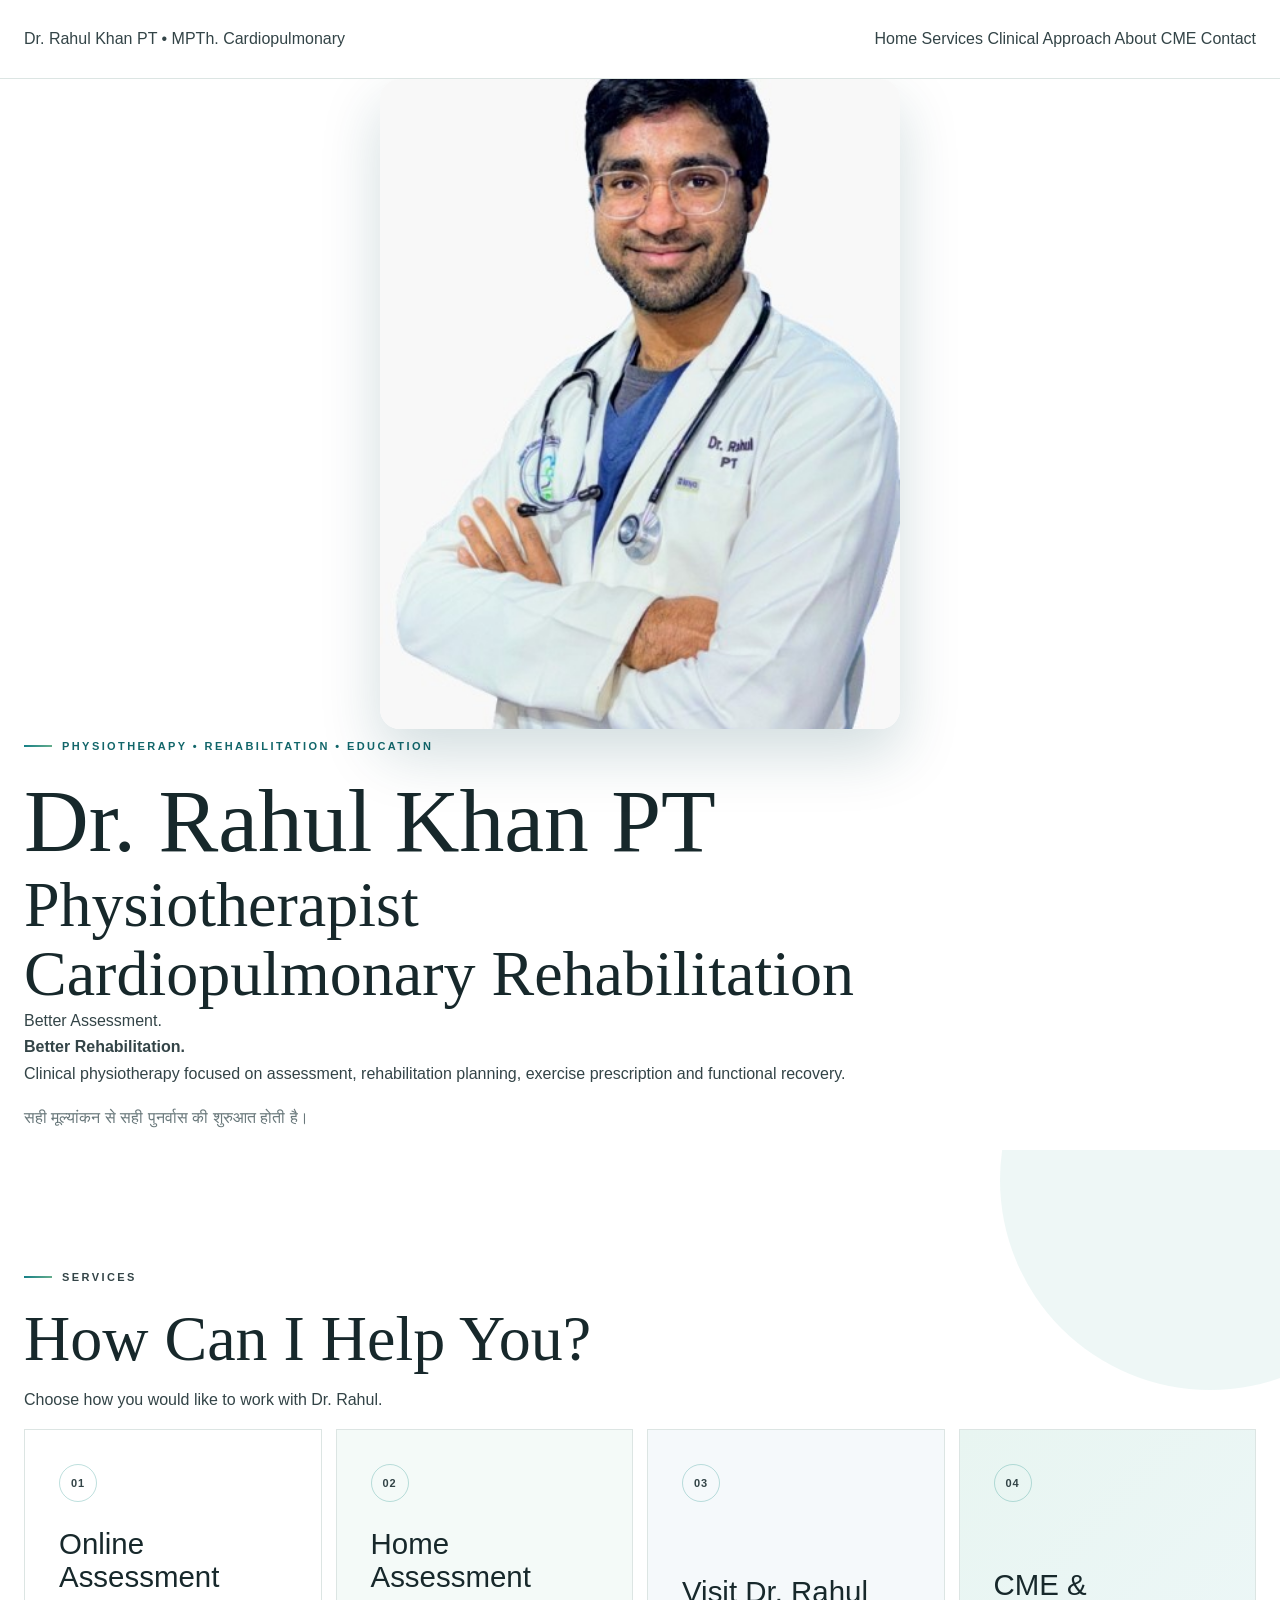
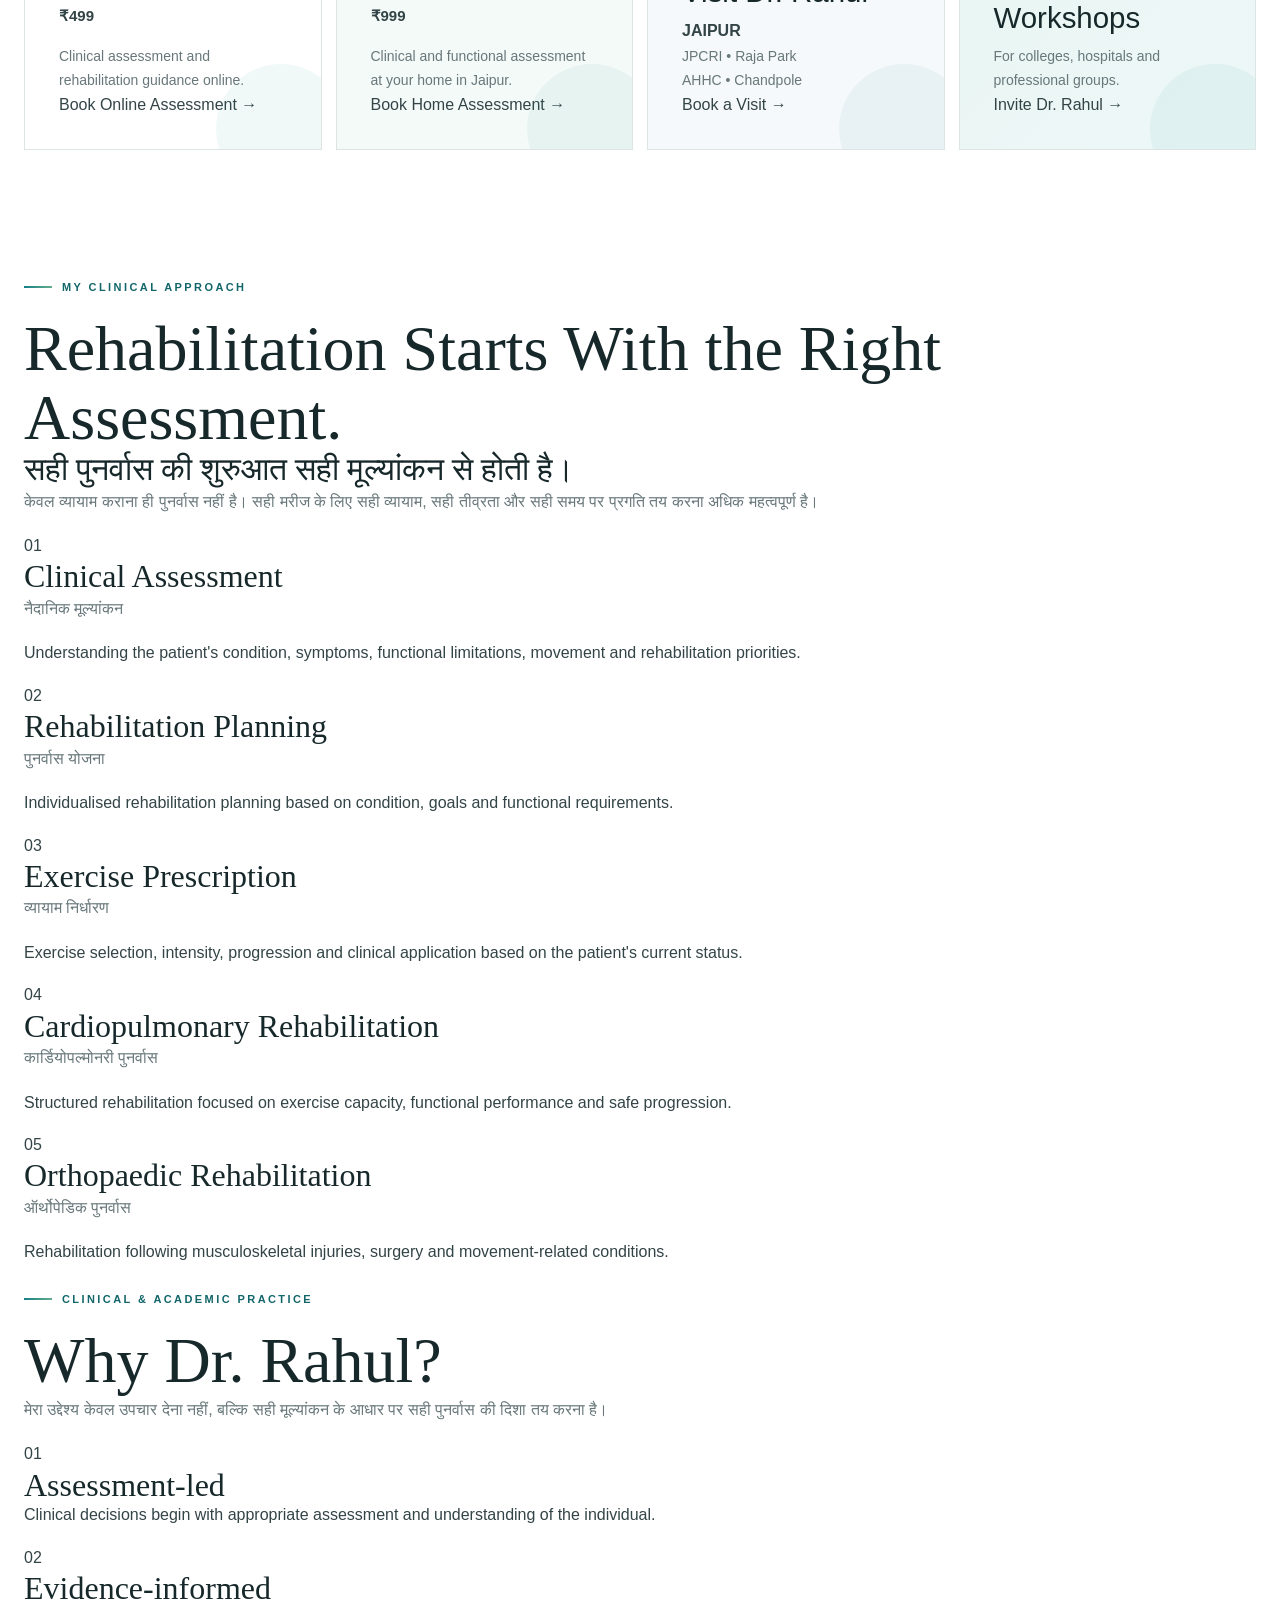
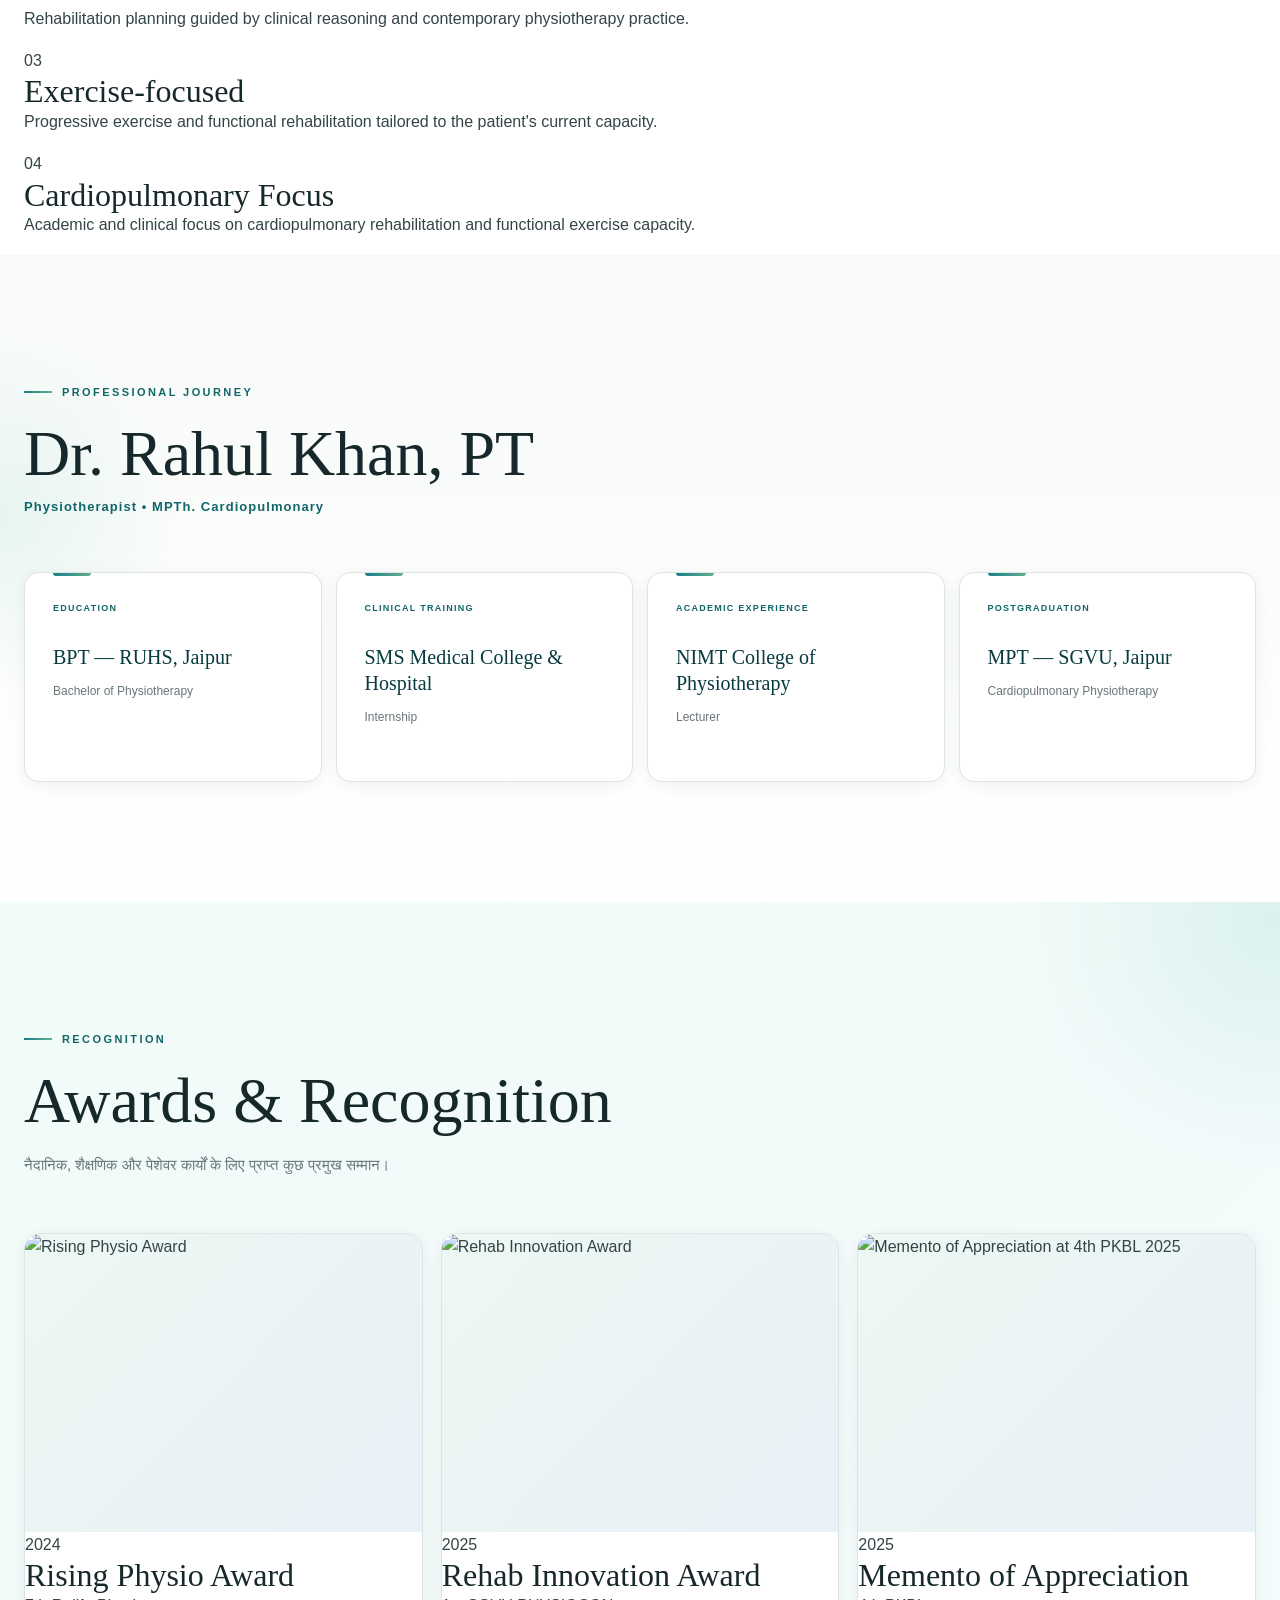
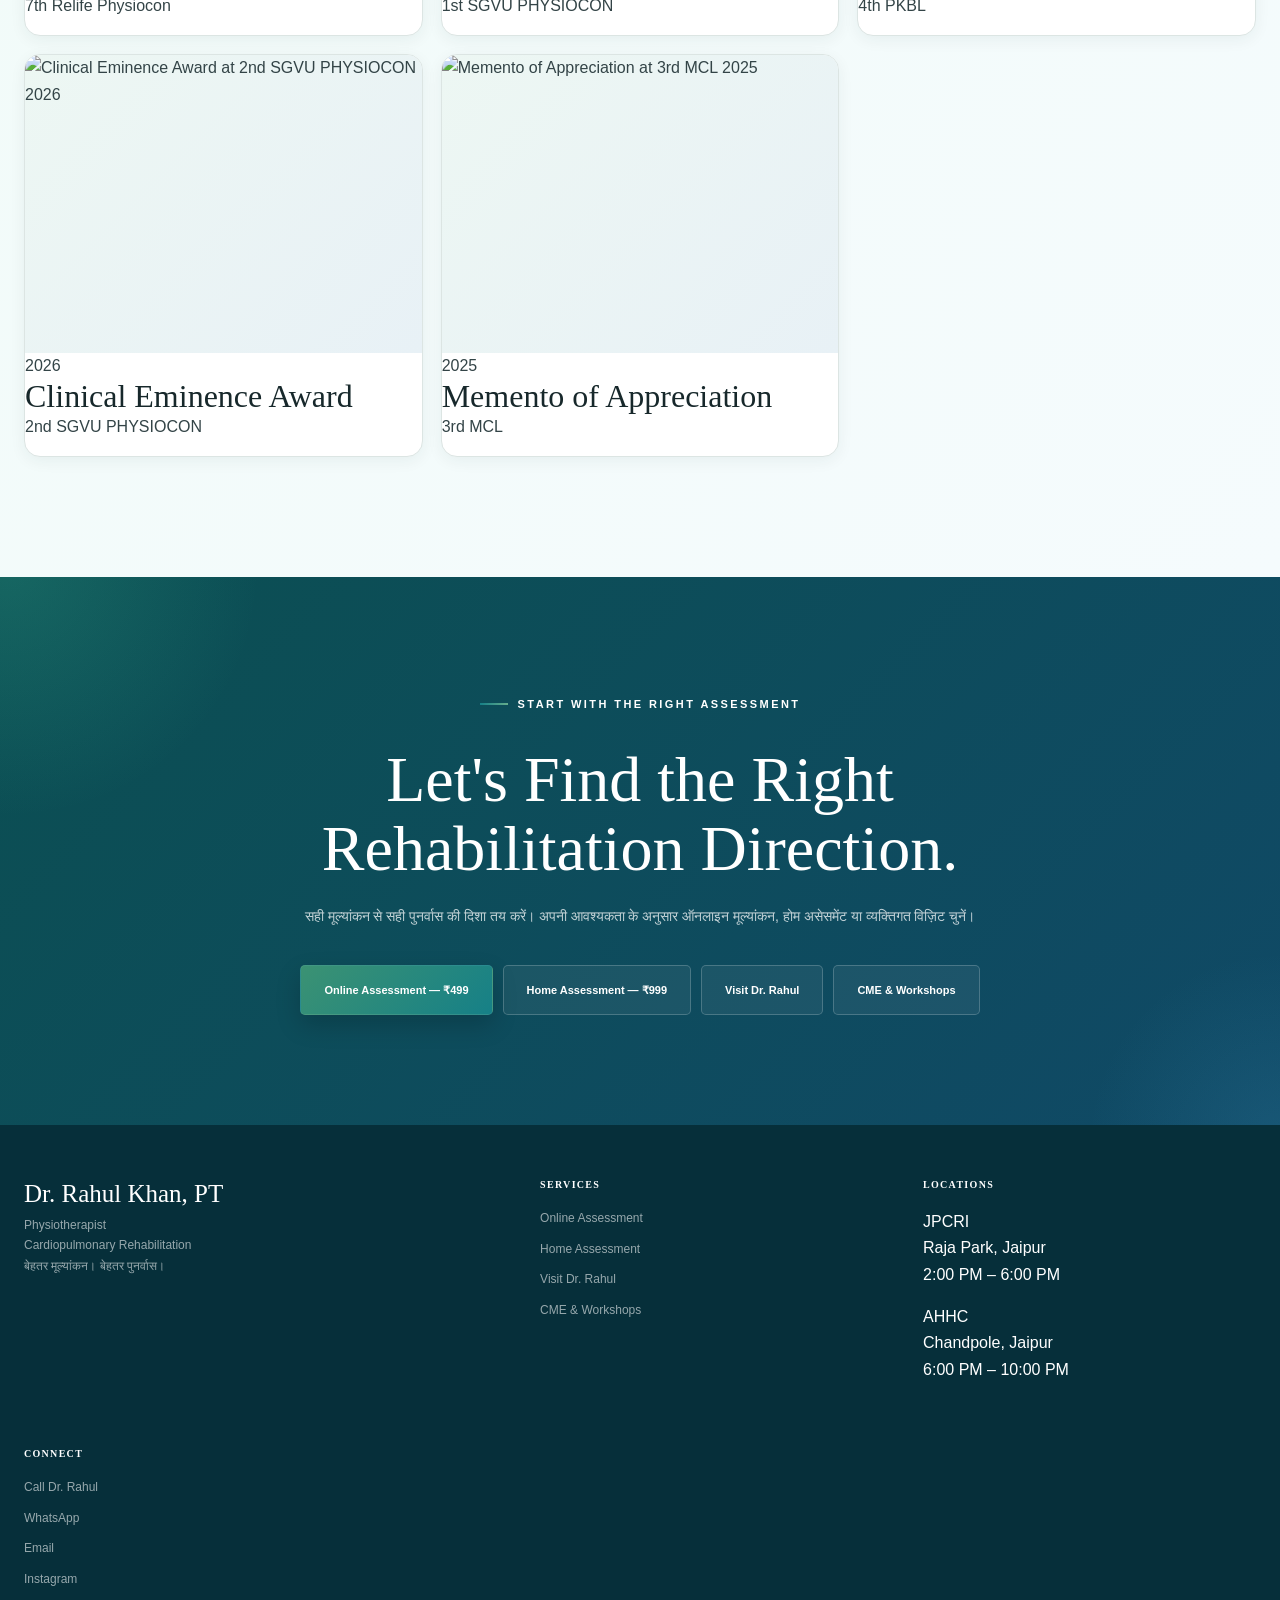
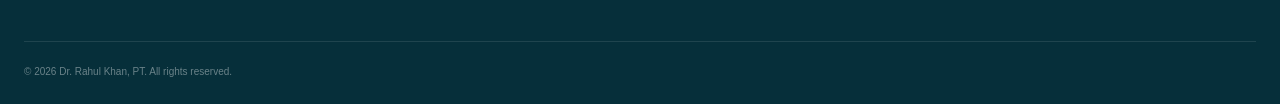
==== commit 57b6b0a9: "Update index.html" ====
--- a/index.html
+++ b/index.html
@@ -181,7 +181,7 @@
         <div class="hero-image">
 
             <img
-                src="images/dr-rahul-khan-physiotherpist.jpg"
+                src="images/dr-rahul-khan-physiotherapist.jpg"
                 alt="Dr. Rahul Khan, Physiotherapist"
             >
 
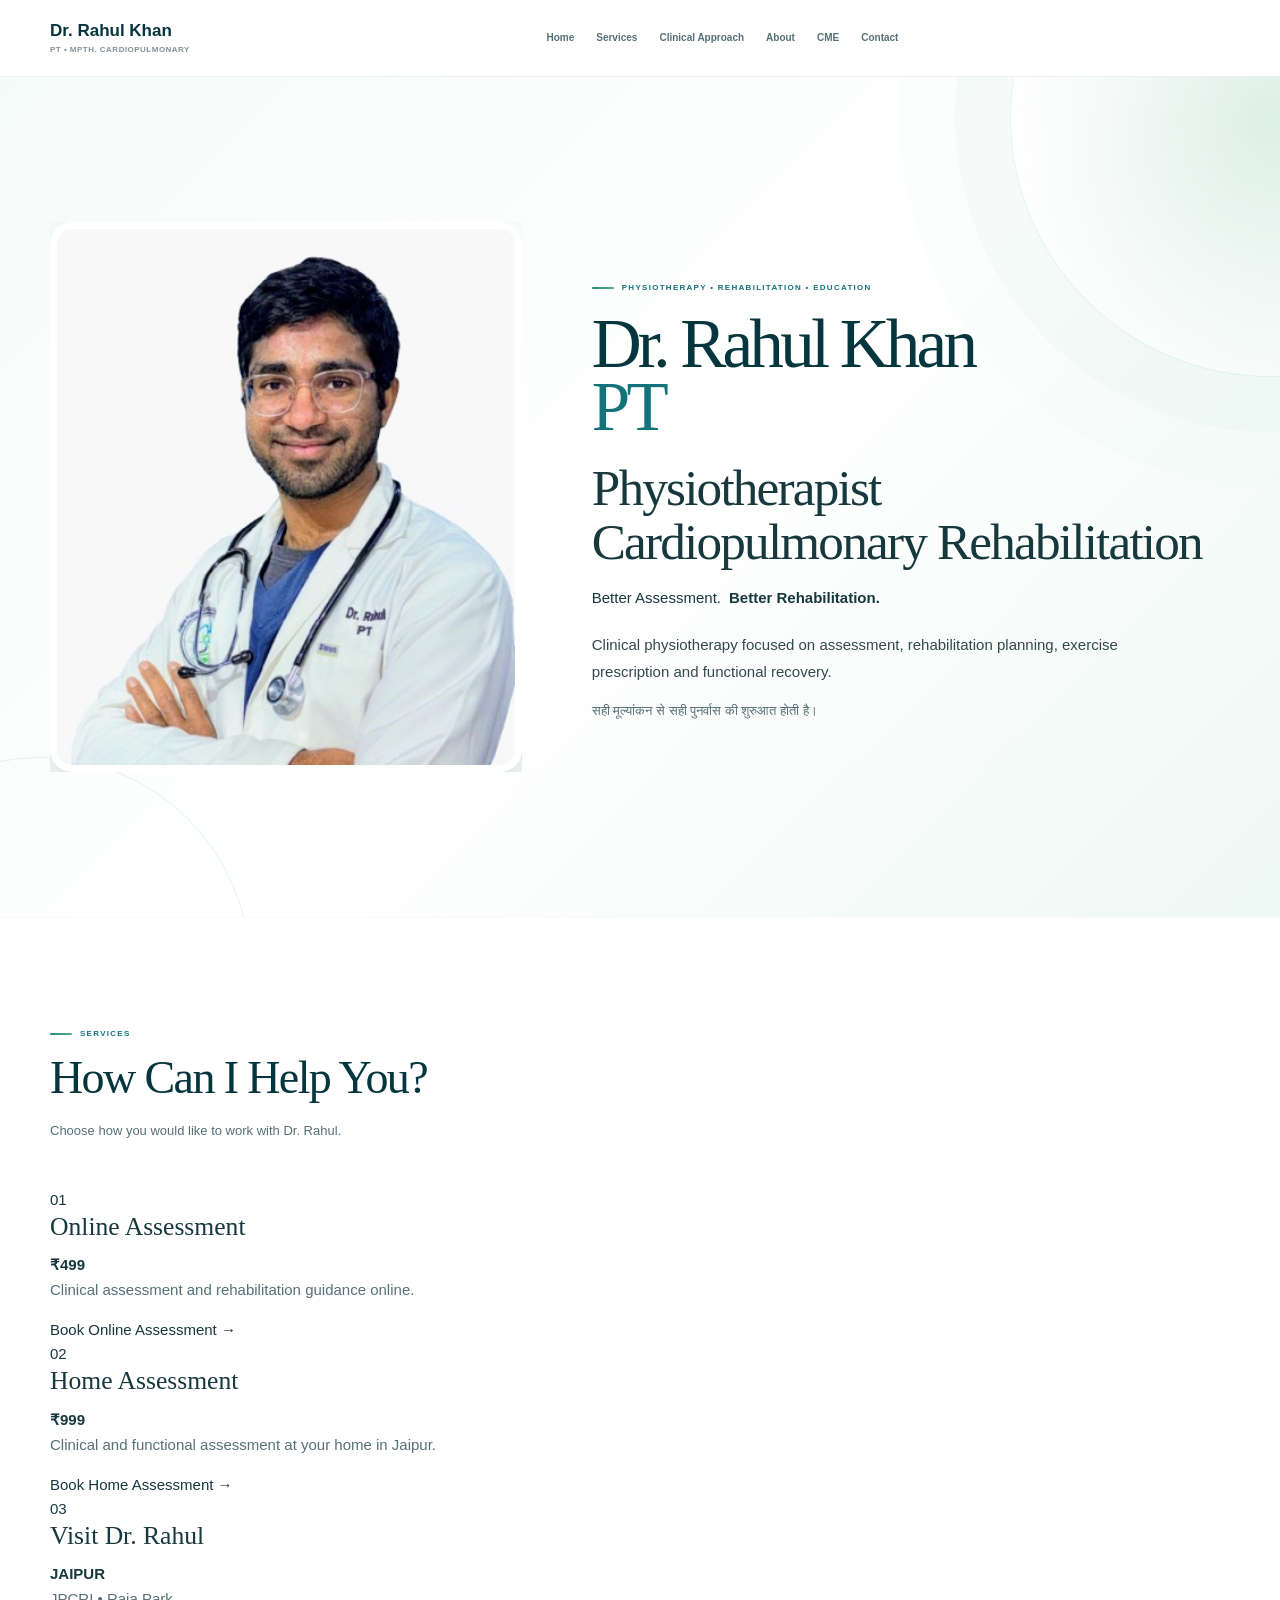
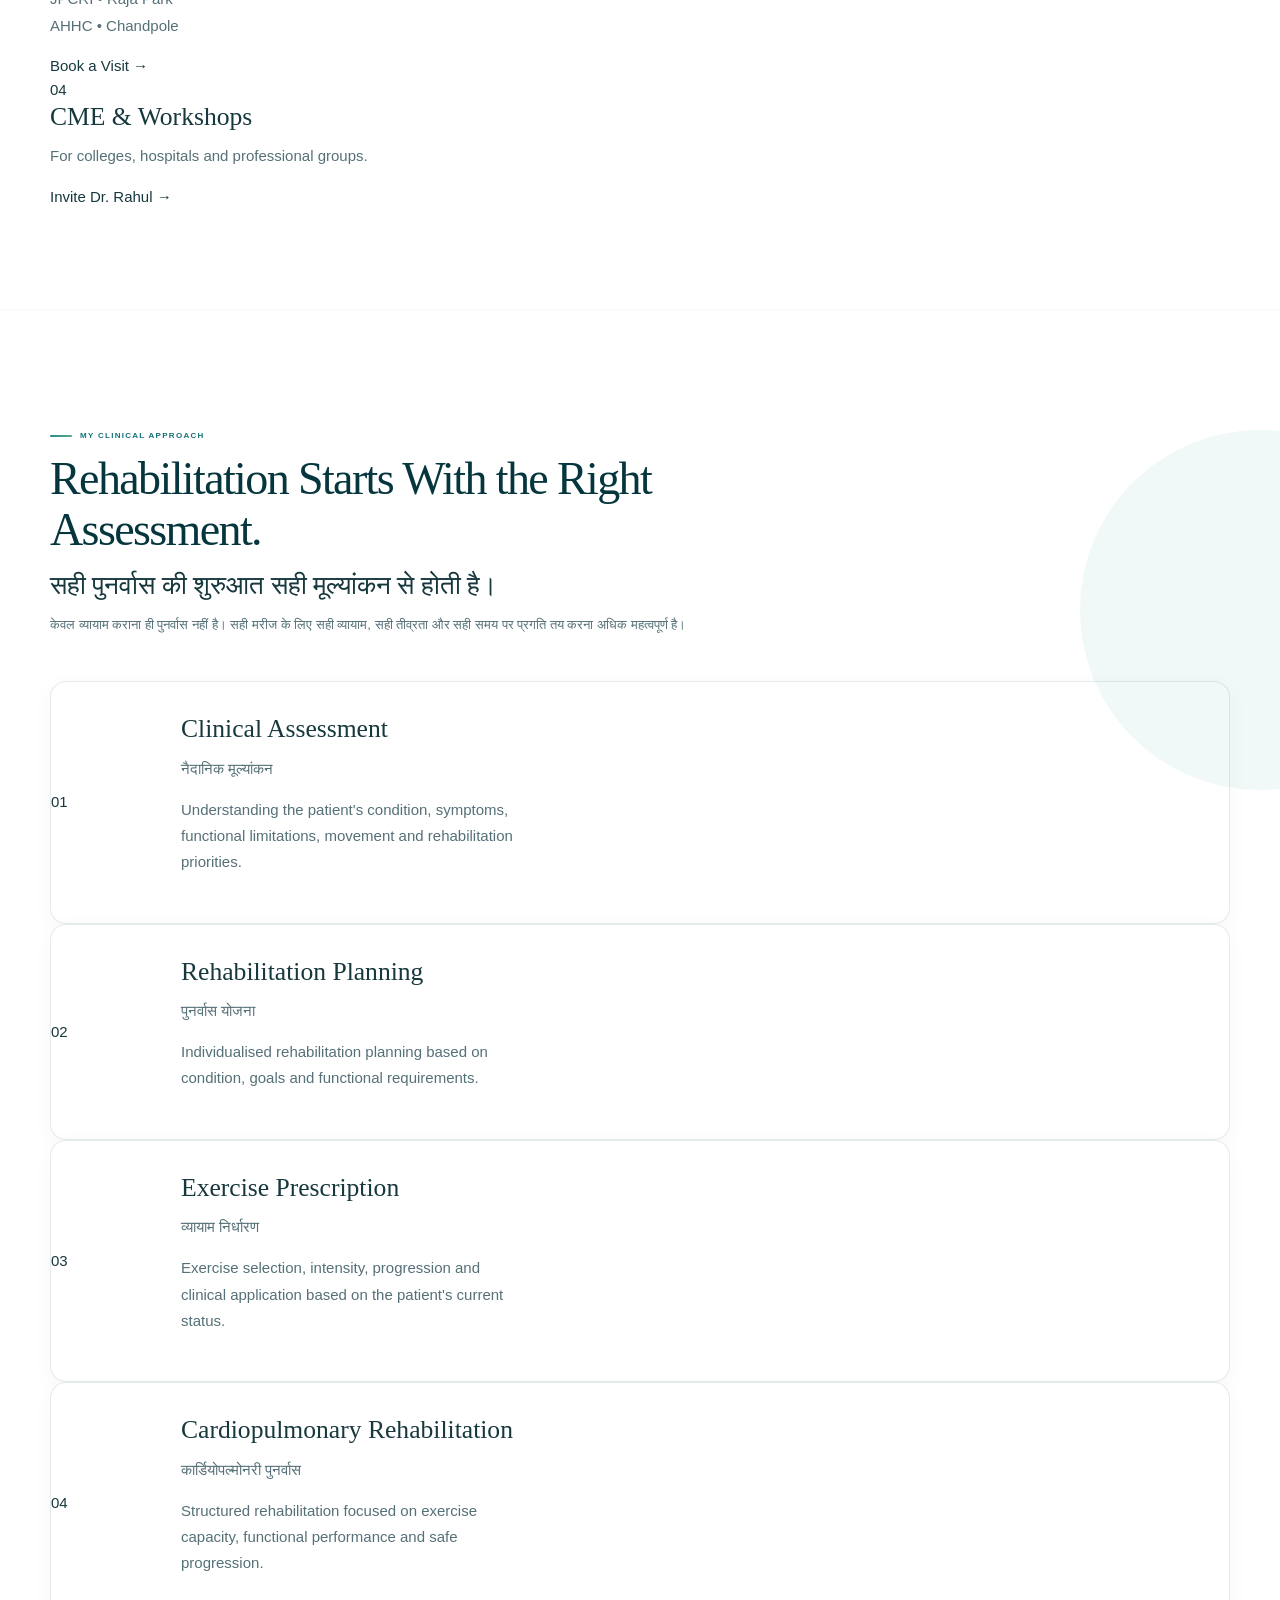
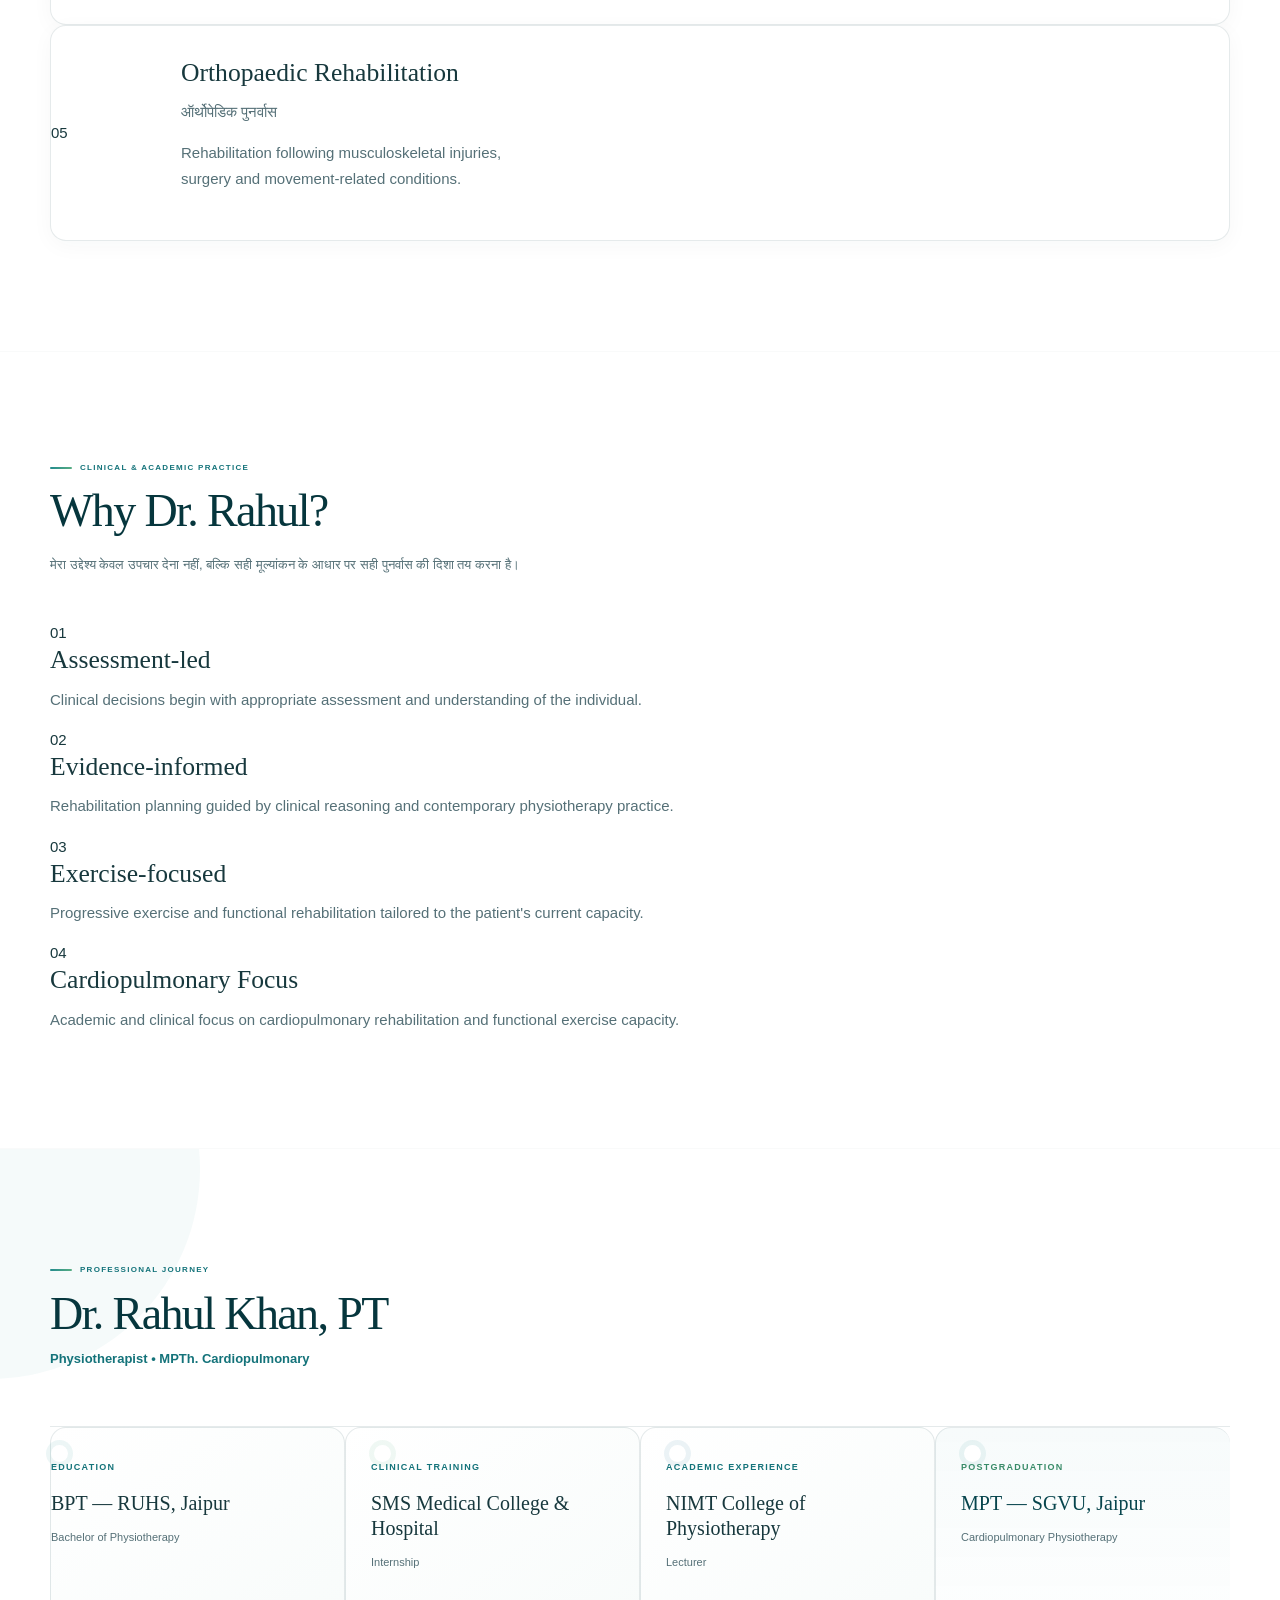
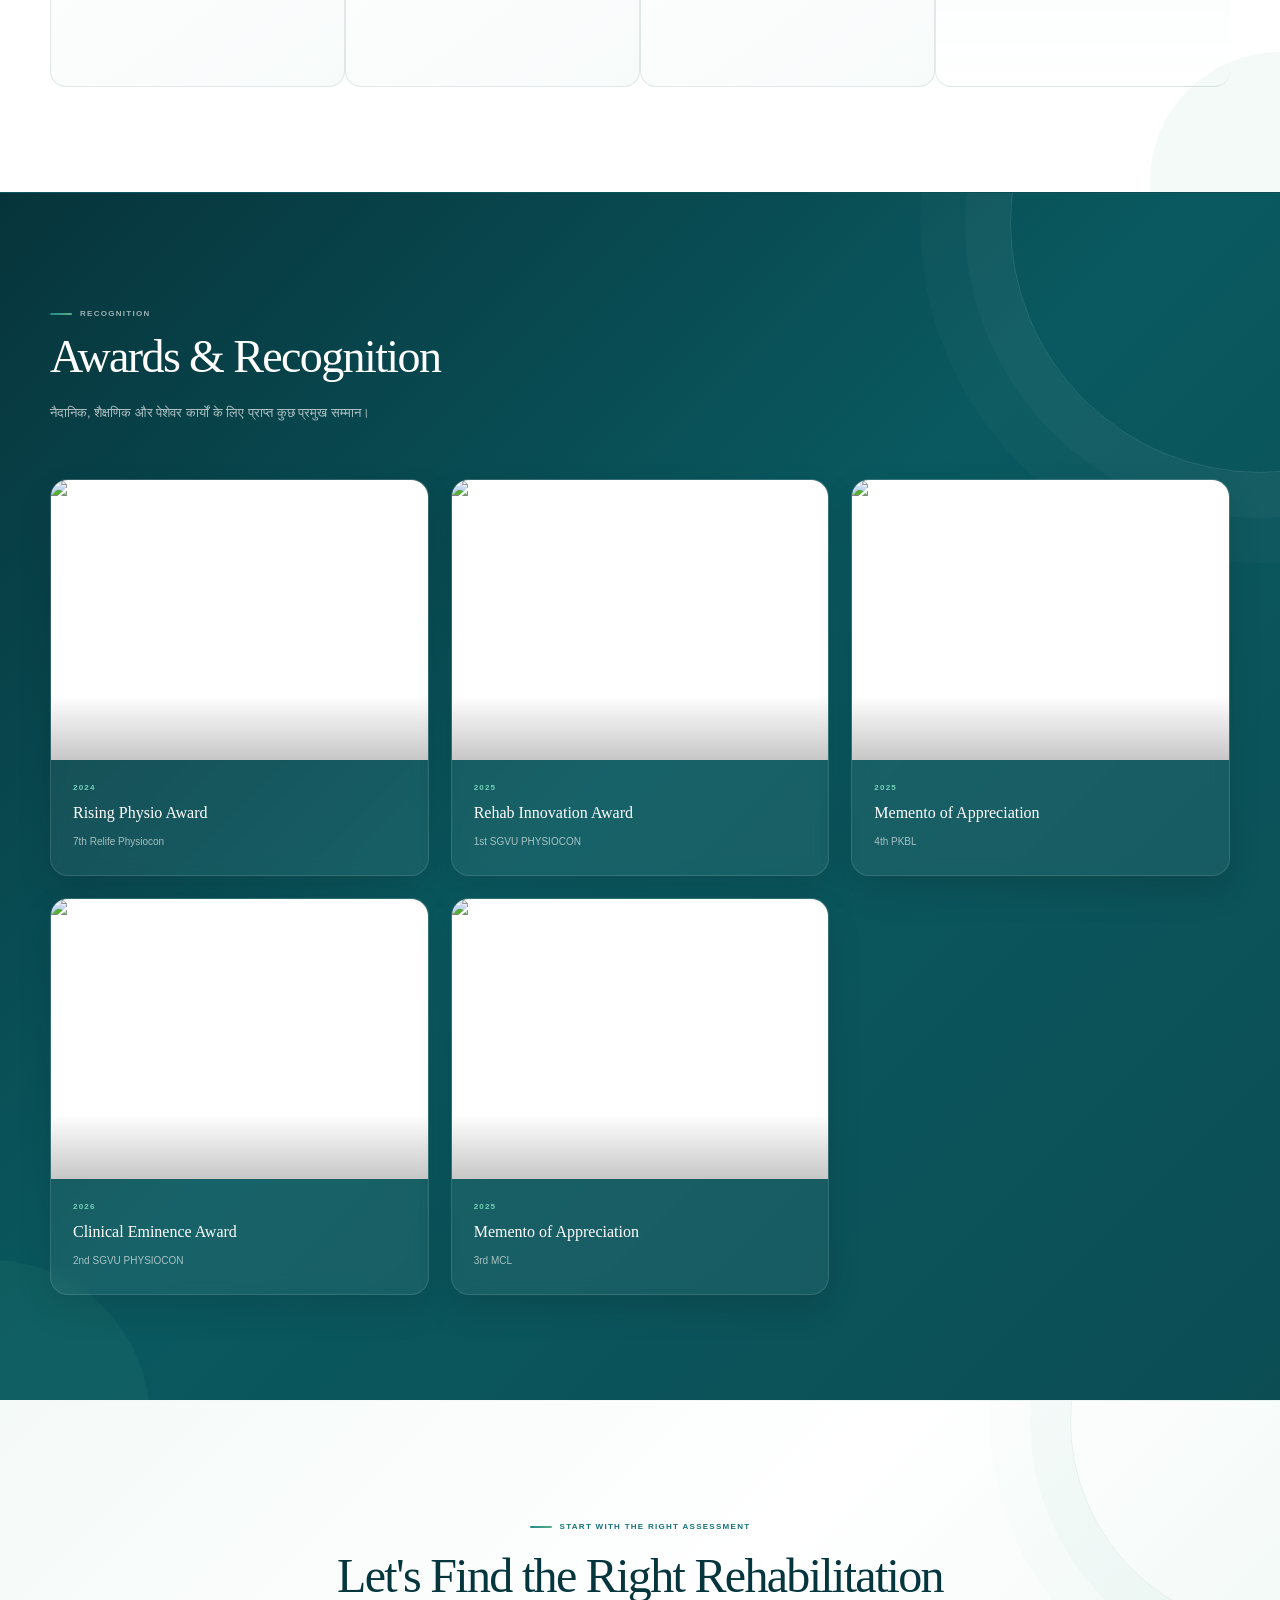
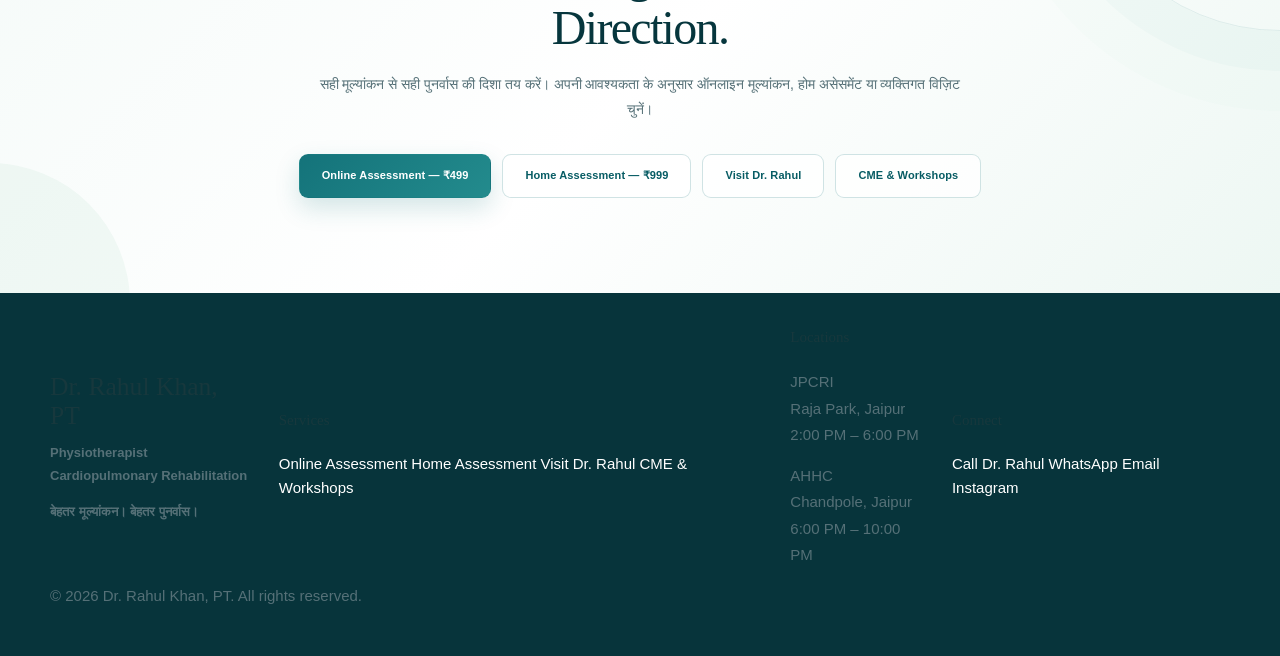
==== commit 37eaaa01: "Update index.html" ====
--- a/index.html
+++ b/index.html
@@ -61,8 +61,8 @@
          STYLESHEET
     ====================================================== -->
 
-    <link rel="stylesheet"
-          href="css/style.css">
+    <link rel="stylesheet" href="css/style.css">
+<link rel="stylesheet" href="css/online-assessment.css">
 
 
     <!-- =====================================================
--- a/css/style.css
+++ b/css/style.css
@@ -1,83 +1,77 @@
 /* =========================================================
-   DR. RAHUL KHAN — PERSONAL WEBSITE
-   MASTER CSS — PART 1/10
-   FOUNDATION + DESIGN SYSTEM
+   DR. RAHUL KHAN, PT
+   PERSONAL PROFESSIONAL WEBSITE
+   CSS — PART 1 / 10
+
+   DESIGN SYSTEM
+   Teal + Medical Blue + Green
+   Clean • Premium • Clinical • Modern
+========================================================= */
+
+
+/* =========================================================
+   01. COLOR SYSTEM
 ========================================================= */
 
 :root {
 
-    /* ---------- PRIMARY PALETTE ---------- */
-
-    --teal-900: #073b3f;
-    --teal-800: #0b4f52;
-    --teal-700: #12666a;
-    --teal-600: #168087;
-
-    --blue-900: #092f46;
-    --blue-800: #104966;
-    --blue-700: #176889;
-
-    --green-700: #287a62;
-    --green-600: #3b9273;
-    --green-500: #65ad8c;
-
-    /* ---------- ACCENT ---------- */
-
-    --mint: #dcefe7;
-    --mint-light: #edf7f3;
-    --teal-soft: #e3f1ef;
-    --blue-soft: #e8f1f6;
-
-    /* ---------- NEUTRALS ---------- */
-
+    /* Main brand colours */
+    --teal-950: #07343b;
+    --teal-900: #0b4149;
+    --teal-800: #105761;
+    --teal-700: #14737a;
+    --teal-600: #1b8c91;
+
+    /* Blue */
+    --blue-900: #0d3552;
+    --blue-800: #124a70;
+    --blue-700: #17658f;
+    --blue-100: #eaf4f8;
+
+    /* Green */
+    --green-700: #28785d;
+    --green-600: #32946f;
+    --green-500: #58ad83;
+    --green-100: #eaf6ef;
+
+    /* Backgrounds */
+    --cream: #f7f9f7;
+    --warm-white: #fbfcfa;
     --white: #ffffff;
-    --off-white: #f7faf8;
-    --cream: #f5f7f3;
-
-    --text-dark: #17282b;
-    --text: #334447;
-    --text-muted: #68777a;
-    --text-light: #8a9799;
-
-    --border: #dce5e3;
-    --border-dark: #c9d6d3;
-
-    /* ---------- SPECIAL SECTIONS ---------- */
-
-    --dark-section: #092f33;
-    --dark-section-2: #0d3e43;
-
-    /* ---------- SHADOWS ---------- */
-
+
+    /* Text */
+    --text-dark: #173238;
+    --text: #34484d;
+    --text-muted: #66777a;
+    --text-light: #8b999b;
+
+    /* Borders */
+    --border: #dfe8e6;
+    --border-light: #eaf0ee;
+
+    /* Effects */
     --shadow-sm:
-        0 4px 16px rgba(9, 47, 52, 0.06);
+        0 5px 20px rgba(10, 55, 65, 0.06);
 
     --shadow-md:
-        0 12px 35px rgba(9, 47, 52, 0.10);
+        0 15px 40px rgba(10, 55, 65, 0.10);
 
     --shadow-lg:
-        0 22px 60px rgba(9, 47, 52, 0.14);
-
-    /* ---------- RADIUS ---------- */
-
-    --radius-sm: 4px;
-    --radius-md: 10px;
-    --radius-lg: 18px;
-    --radius-xl: 26px;
-
-    /* ---------- CONTAINER ---------- */
-
-    --container: 1240px;
-
-    /* ---------- TRANSITION ---------- */
-
-    --transition:
-        0.3s ease;
-}
-
-
-/* =========================================================
-   GLOBAL RESET
+        0 25px 70px rgba(10, 55, 65, 0.14);
+
+    /* Radius */
+    --radius-sm: 8px;
+    --radius-md: 14px;
+    --radius-lg: 22px;
+
+    /* Layout */
+    --container: 1180px;
+
+}
+
+
+/* =========================================================
+   02. RESET
 ========================================================= */
 
 *,
@@ -88,7 +82,11 @@
 
 
 html {
+    margin: 0;
+    padding: 0;
+
     scroll-behavior: smooth;
+
     overflow-x: hidden;
 }
 
@@ -97,79 +95,41 @@
     margin: 0;
     padding: 0;
 
-    background: var(--white);
+    width: 100%;
+    min-width: 0;
+
+    overflow-x: hidden;
+
+    background: var(--warm-white);
+
     color: var(--text);
 
     font-family:
-        "Inter",
-        "Segoe UI",
         Arial,
+        Helvetica,
         sans-serif;
 
-    font-size: 16px;
-    line-height: 1.65;
-
-    overflow-x: hidden;
+    font-size: 15px;
+
+    line-height: 1.6;
 
     -webkit-font-smoothing: antialiased;
-    text-rendering: optimizeLegibility;
-}
-
-
-/* =========================================================
-   TYPOGRAPHY
-========================================================= */
-
-h1,
-h2,
-h3,
-h4,
-h5,
-h6 {
-    margin: 0;
-
-    color: var(--text-dark);
-
-    font-family:
-        Georgia,
-        "Times New Roman",
-        serif;
-
-    font-weight: 400;
-
-    line-height: 1.08;
-}
-
-
-h1 {
-    font-size: clamp(3rem, 7vw, 6.8rem);
-}
-
-
-h2 {
-    font-size: clamp(2.4rem, 5vw, 4.8rem);
-}
-
-
-h3 {
-    font-size: clamp(1.4rem, 2.5vw, 2rem);
-}
-
-
-p {
-    margin: 0 0 1rem;
+}
+
+
+img {
+    display: block;
+
+    max-width: 100%;
+
+    height: auto;
 }
 
 
 a {
     color: inherit;
+
     text-decoration: none;
-}
-
-
-img {
-    display: block;
-    max-width: 100%;
 }
 
 
@@ -181,8 +141,84 @@
 }
 
 
-/* =========================================================
-   MAIN CONTAINER
+button {
+    border: 0;
+
+    cursor: pointer;
+}
+
+
+/* =========================================================
+   03. TYPOGRAPHY
+========================================================= */
+
+h1,
+h2,
+h3,
+h4,
+p {
+    margin-top: 0;
+}
+
+
+h1,
+h2,
+h3,
+h4 {
+    color: var(--text-dark);
+
+    font-family:
+        Georgia,
+        "Times New Roman",
+        serif;
+
+    font-weight: 400;
+}
+
+
+h1 {
+    margin-bottom: 20px;
+
+    font-size:
+        clamp(3rem, 6vw, 5.5rem);
+
+    line-height: 0.98;
+
+    letter-spacing: -0.045em;
+}
+
+
+h2 {
+    margin-bottom: 18px;
+
+    font-size:
+        clamp(2.2rem, 4vw, 4rem);
+
+    line-height: 1.05;
+
+    letter-spacing: -0.035em;
+}
+
+
+h3 {
+    margin-bottom: 12px;
+
+    font-size:
+        clamp(1.35rem, 2vw, 1.8rem);
+
+    line-height: 1.15;
+}
+
+
+p {
+    color: var(--text-muted);
+
+    line-height: 1.75;
+}
+
+
+/* =========================================================
+   04. GLOBAL CONTAINER
 ========================================================= */
 
 .container {
@@ -197,53 +233,56 @@
 
 
 /* =========================================================
-   SECTION BASE
+   05. SECTION FOUNDATION
 ========================================================= */
 
 section {
     position: relative;
+
     width: 100%;
-}
-
-
-.section-inner {
-    width: min(
-        calc(100% - 48px),
-        var(--container)
-    );
-
-    margin: 0 auto;
-}
-
-
-/* =========================================================
-   SMALL SECTION LABEL
-========================================================= */
-
+
+    padding: 100px 0;
+}
+
+
+.section-label,
 .eyebrow {
     display: inline-flex;
+
     align-items: center;
-    gap: 10px;
+
+    gap: 9px;
 
     margin-bottom: 18px;
 
     color: var(--teal-700);
 
-    font-size: 11px;
+    font-family:
+        Arial,
+        Helvetica,
+        sans-serif;
+
+    font-size: 10px;
+
     font-weight: 700;
 
-    letter-spacing: 0.22em;
+    letter-spacing: 0.18em;
+
+    line-height: 1.2;
+
     text-transform: uppercase;
 }
 
 
+.section-label::before,
 .eyebrow::before {
     content: "";
 
-    display: block;
-
-    width: 28px;
+    width: 22px;
+
     height: 2px;
+
+    flex: 0 0 22px;
 
     background:
         linear-gradient(
@@ -254,108 +293,47 @@
 }
 
 
-/* =========================================================
-   HINDI TEXT
-========================================================= */
-
-.hindi-text {
-    color: var(--text-muted);
-
-    font-family:
-        "Noto Sans Devanagari",
-        "Nirmala UI",
-        Arial,
-        sans-serif;
-
-    line-height: 1.9;
-}
-
-
-/* =========================================================
-   ACCESSIBILITY
-========================================================= */
-
-:focus-visible {
-    outline: 3px solid rgba(22, 128, 135, 0.35);
-    outline-offset: 4px;
-}
-
-
-/* =========================================================
-   SELECTION
-========================================================= */
-
-::selection {
-    background: var(--teal-700);
-    color: var(--white);
-}
-
-
-/* =========================================================
-   REMOVE COMMON OVERFLOW PROBLEMS
-========================================================= */
-
-.container,
-.section-inner,
-.hero,
-.hero *,
-.services,
-.services *,
-section,
-section * {
-    min-width: 0;
-}
-
-
-/* =========================================================
-   RESPONSIVE CONTAINER
-========================================================= */
-
-@media (max-width: 768px) {
-
-    .container,
-    .section-inner {
-        width: min(
-            calc(100% - 32px),
-            var(--container)
-        );
-    }
-
-}
-/* =========================================================
-   CSS PART 2/10
-   HEADER + NAVIGATION
-========================================================= */
-
-
-/* =========================================================
-   HEADER
+.section-intro {
+    max-width: 680px;
+
+    margin-bottom: 45px;
+}
+
+
+.section-intro p {
+    max-width: 650px;
+
+    margin-bottom: 0;
+
+    font-size: 14px;
+}
+
+
+/* =========================================================
+   06. SITE HEADER
 ========================================================= */
 
 .site-header {
     position: relative;
+
     z-index: 1000;
 
     width: 100%;
 
-    background: rgba(255, 255, 255, 0.96);
-
-    border-bottom: 1px solid var(--border);
-
-    backdrop-filter: blur(14px);
-    -webkit-backdrop-filter: blur(14px);
-}
-
-
-/* =========================================================
-   HEADER INNER
-========================================================= */
+    background:
+        rgba(251, 252, 250, 0.96);
+
+    border-bottom: 1px solid var(--border-light);
+}
+
 
 .site-header .container {
-    min-height: 78px;
+    min-height: 76px;
 
     display: flex;
+
     align-items: center;
+
     justify-content: space-between;
 
     gap: 30px;
@@ -363,122 +341,105 @@
 
 
 /* =========================================================
-   BRAND
-========================================================= */
-
-.site-brand {
+   07. BRAND / LOGO
+========================================================= */
+
+.site-logo {
+    display: flex;
+
+    flex-direction: column;
+
+    justify-content: center;
+
     flex: 0 0 auto;
-
-    display: flex;
-    flex-direction: column;
-
-    line-height: 1;
-}
-
-
-.site-brand h1,
-.site-brand h2,
-.site-brand .brand-name {
-    margin: 0;
-
-    color: var(--blue-900);
+}
+
+
+.site-logo strong {
+    color: var(--teal-950);
 
     font-family:
         Georgia,
         "Times New Roman",
         serif;
 
-    font-size: 21px;
+    font-size: 19px;
+
     font-weight: 600;
 
-    letter-spacing: -0.02em;
-}
-
-
-.site-brand p,
-.site-brand .brand-subtitle {
-    margin: 6px 0 0;
+    line-height: 1.1;
+}
+
+
+.site-logo span {
+    margin-top: 5px;
 
     color: var(--green-700);
 
-    font-family:
-        "Inter",
-        "Segoe UI",
-        Arial,
-        sans-serif;
-
-    font-size: 9px;
+    font-size: 8px;
+
     font-weight: 700;
 
     letter-spacing: 0.13em;
+
+    line-height: 1;
+
     text-transform: uppercase;
 }
 
 
 /* =========================================================
-   NAVIGATION
-========================================================= */
-
-.site-nav {
-    flex: 1 1 auto;
-
+   08. NAVIGATION
+========================================================= */
+
+.nav-links {
     display: flex;
+
+    align-items: center;
+
     justify-content: flex-end;
 
+    gap: 26px;
+
     min-width: 0;
 }
 
 
-.site-nav ul {
-    display: flex;
+.nav-links a {
+    position: relative;
+
+    display: inline-flex;
+
     align-items: center;
-    justify-content: flex-end;
-
-    gap: 30px;
-
-    margin: 0;
-    padding: 0;
-
-    list-style: none;
-}
-
-
-.site-nav li {
-    margin: 0;
-    padding: 0;
-}
-
-
-.site-nav a {
-    position: relative;
-
-    display: inline-flex;
-    align-items: center;
-
-    padding: 8px 0;
+
+    min-height: 40px;
 
     color: var(--text);
 
-    font-size: 13px;
+    font-size: 12px;
+
     font-weight: 600;
 
     white-space: nowrap;
 
     transition:
-        color var(--transition);
-}
-
-
-.site-nav a::after {
+        color 0.2s ease;
+}
+
+
+.nav-links a::after {
     content: "";
 
     position: absolute;
 
     left: 0;
-    bottom: 1px;
+    bottom: 5px;
 
     width: 0;
+
     height: 2px;
+
+    border-radius: 2px;
 
     background:
         linear-gradient(
@@ -488,4751 +449,241 @@
         );
 
     transition:
-        width var(--transition);
-}
-
-
-.site-nav a:hover {
+        width 0.25s ease;
+}
+
+
+.nav-links a:hover {
     color: var(--teal-700);
 }
 
 
-.site-nav a:hover::after {
+.nav-links a:hover::after {
     width: 100%;
 }
 
 
 /* =========================================================
-   ACTIVE NAVIGATION
-========================================================= */
-
-.site-nav a.active {
+   09. HEADER CTA
+========================================================= */
+
+.header-cta {
+    display: inline-flex;
+
+    align-items: center;
+
+    justify-content: center;
+
+    min-height: 42px;
+
+    padding: 0 18px;
+
+    border-radius: 7px;
+
+    background: var(--teal-800);
+
+    color: var(--white);
+
+    font-size: 10px;
+
+    font-weight: 700;
+
+    letter-spacing: 0.03em;
+
+    white-space: nowrap;
+
+    box-shadow:
+        0 7px 20px
+        rgba(11, 65, 73, 0.15);
+
+    transition:
+        transform 0.2s ease,
+        background 0.2s ease,
+        box-shadow 0.2s ease;
+}
+
+
+.header-cta:hover {
+    background: var(--teal-600);
+
+    transform: translateY(-2px);
+
+    box-shadow:
+        0 10px 25px
+        rgba(11, 65, 73, 0.20);
+}
+
+
+/* =========================================================
+   10. GENERAL BUTTON SYSTEM
+========================================================= */
+
+.btn {
+    display: inline-flex;
+
+    align-items: center;
+
+    justify-content: center;
+
+    min-height: 48px;
+
+    padding: 0 22px;
+
+    border-radius: 7px;
+
+    font-size: 11px;
+
+    font-weight: 700;
+
+    line-height: 1.2;
+
+    text-align: center;
+
+    transition:
+        transform 0.2s ease,
+        background 0.2s ease,
+        color 0.2s ease,
+        border-color 0.2s ease,
+        box-shadow 0.2s ease;
+}
+
+
+.btn-primary {
+    background: var(--teal-700);
+
+    color: var(--white);
+
+    box-shadow:
+        0 8px 24px
+        rgba(20, 115, 122, 0.16);
+}
+
+
+.btn-primary:hover {
+    background: var(--teal-600);
+
+    transform: translateY(-2px);
+
+    box-shadow:
+        0 12px 30px
+        rgba(20, 115, 122, 0.22);
+}
+
+
+.btn-secondary {
+    background: var(--green-600);
+
+    color: var(--white);
+}
+
+
+.btn-secondary:hover {
+    background: var(--green-700);
+
+    transform: translateY(-2px);
+}
+
+
+.btn-outline {
+    background: transparent;
+
+    color: var(--teal-800);
+
+    border: 1px solid var(--border);
+}
+
+
+.btn-outline:hover {
+    border-color: var(--teal-600);
+
+    background: var(--blue-100);
+
+    transform: translateY(-2px);
+}
+
+
+/* =========================================================
+   11. TEXT LINKS
+========================================================= */
+
+.text-link {
+    display: inline-flex;
+
+    align-items: center;
+
+    gap: 7px;
+
     color: var(--teal-700);
-}
-
-
-.site-nav a.active::after {
-    width: 100%;
-}
-
-
-/* =========================================================
-   HEADER CTA
-   If your HTML contains a header button
-========================================================= */
-
-.header-cta {
-    flex: 0 0 auto;
-
-    display: inline-flex;
-    align-items: center;
-    justify-content: center;
-
-    min-height: 42px;
-
-    padding: 0 18px;
-
-    border: 1px solid var(--teal-700);
-
-    background: var(--teal-700);
-    color: var(--white);
-
-    font-size: 12px;
+
+    font-size: 11px;
+
     font-weight: 700;
 
-    border-radius: 4px;
-
-    transition:
-        background var(--transition),
-        transform var(--transition),
-        box-shadow var(--transition);
-}
-
-
-.header-cta:hover {
-    background: var(--blue-800);
-
-    transform: translateY(-2px);
-
-    box-shadow: var(--shadow-sm);
-}
-
-
-/* =========================================================
-   MOBILE MENU BUTTON
-========================================================= */
-
-.menu-toggle {
-    display: none;
-
-    width: 44px;
-    height: 44px;
-
-    padding: 0;
-
-    border: 1px solid var(--border);
-
-    background: var(--white);
-
-    color: var(--teal-800);
-
-    border-radius: 8px;
-
-    cursor: pointer;
-}
-
-
-/* Hamburger lines */
-
-.menu-toggle span {
-    display: block;
-
-    width: 20px;
-    height: 2px;
-
-    margin: 4px auto;
-
-    background: currentColor;
-
-    transition:
-        transform var(--transition),
-        opacity var(--transition);
-}
-
-
-/* =========================================================
-   STICKY HEADER
-========================================================= */
-
-.site-header.sticky {
-    position: sticky;
-    top: 0;
-}
-
-
-/* =========================================================
-   TABLET
-========================================================= */
-
-@media (max-width: 1050px) {
-
-    .site-header .container {
-        min-height: 72px;
-
-        gap: 20px;
-    }
-
-
-    .site-nav ul {
-        gap: 20px;
-    }
-
-
-    .site-nav a {
-        font-size: 12px;
-    }
-
-}
-
-
-/* =========================================================
-   MOBILE HEADER
-========================================================= */
-
-@media (max-width: 768px) {
-
-    .site-header {
-        position: relative;
-
-        overflow: visible;
-    }
-
-
-    .site-header .container {
-        width: calc(100% - 32px);
-
-        min-height: 68px;
-
-        gap: 14px;
-    }
-
-
-    /* ---------- BRAND ---------- */
-
-    .site-brand {
-        min-width: 0;
-    }
-
-
-    .site-brand h1,
-    .site-brand h2,
-    .site-brand .brand-name {
-        font-size: 18px;
-
-        white-space: nowrap;
-    }
-
-
-    .site-brand p,
-    .site-brand .brand-subtitle {
-        max-width: 180px;
-
-        overflow: hidden;
-
-        font-size: 8px;
-
-        white-space: nowrap;
-
-        text-overflow: ellipsis;
-    }
-
-
-    /* ---------- DESKTOP NAV ---------- */
-
-    .site-nav {
-        display: none;
-    }
-
-
-    /* ---------- MOBILE MENU ---------- */
-
-    .menu-toggle {
-        display: block;
-
-        flex: 0 0 44px;
-    }
-
-}
-
-
-/* =========================================================
-   SMALL PHONES
-========================================================= */
-
-@media (max-width: 420px) {
-
-    .site-header .container {
-        width: calc(100% - 24px);
-
-        min-height: 64px;
-    }
-
-
-    .site-brand h1,
-    .site-brand h2,
-    .site-brand .brand-name {
-        font-size: 17px;
-    }
-
-
-    .site-brand p,
-    .site-brand .brand-subtitle {
-        font-size: 7px;
-
-        letter-spacing: 0.09em;
-    }
-
-}
-
-
-/* =========================================================
-   VERY SMALL DEVICES
-========================================================= */
-
-@media (max-width: 350px) {
-
-    .site-brand h1,
-    .site-brand h2,
-    .site-brand .brand-name {
-        font-size: 15px;
-    }
-
-
-    .menu-toggle {
-        width: 40px;
-        height: 40px;
-
-        flex-basis: 40px;
-    }
-
-}
-
-
-/* =========================================================
-   SAFETY:
-   NEVER ALLOW HEADER TO CREATE HORIZONTAL SCROLL
-========================================================= */
-
-.site-header,
-.site-header .container,
-.site-brand,
-.site-nav {
-    max-width: 100%;
-}
-
-
-/* =========================================================
-   IF NAVIGATION IS A <NAV> DIRECTLY
-========================================================= */
-
-header nav {
-    max-width: 100%;
-}
-
-
-header nav ul {
-    max-width: 100%;
-}
-
-
-/* =========================================================
-   MOBILE NAVIGATION — IF YOUR HTML USES
-   .nav-menu INSTEAD OF .site-nav
-========================================================= */
-
-.nav-menu {
-    margin: 0;
-    padding: 0;
-
-    list-style: none;
-}
-
-
-@media (max-width: 768px) {
-
-    .nav-menu {
-        display: none;
-    }
-
-}
-
-
-/* =========================================================
-   HEADER TEXT SAFETY
-========================================================= */
-
-.site-header * {
-    max-width: 100%;
-}
-
-
-/* =========================================================
-   REDUCE MOTION FOR USERS WHO PREFER IT
-========================================================= */
-
-@media (prefers-reduced-motion: reduce) {
-
-    .site-nav a,
-    .site-nav a::after,
-    .header-cta,
-    .menu-toggle span {
-        transition: none;
-    }
-
-}
-/* =========================================================
-   PART 3 / 10
-   SERVICES + CLINICAL APPROACH
-   ========================================================= */
-
-
-/* =========================================================
-   SERVICES SECTION
-   ========================================================= */
-
-.services-section {
-    position: relative;
-    padding: 110px 0 120px;
-    background: var(--bg-soft);
-    overflow: hidden;
-}
-
-
-/* subtle decorative glow */
-
-.services-section::before {
-    content: "";
-    position: absolute;
-    width: 420px;
-    height: 420px;
-    border-radius: 50%;
-    background: rgba(24, 139, 132, 0.07);
-    top: -180px;
-    right: -140px;
-    pointer-events: none;
-}
-
-
-/* section heading */
-
-.services-section .eyebrow {
-    color: var(--teal);
-}
-
-.services-section h2 {
-    max-width: 700px;
-    margin-bottom: 14px;
-}
-
-.services-section > .container > p {
-    max-width: 650px;
-    color: var(--text-muted);
-    margin-bottom: 48px;
-}
-
-
-/* =========================================================
-   FOUR SERVICE GRID
-   ========================================================= */
-
-.services-grid {
-    display: grid;
-    grid-template-columns: repeat(2, minmax(0, 1fr));
-    gap: 20px;
-    width: 100%;
-}
-
-
-/* individual service card */
-
-.service-card {
-    position: relative;
-    min-height: 285px;
-    padding: 34px 34px 30px;
-    background: #ffffff;
-    border: 1px solid var(--border);
-    display: flex;
-    flex-direction: column;
-    justify-content: space-between;
-    overflow: hidden;
-
-    transition:
-        transform 0.3s ease,
-        box-shadow 0.3s ease,
-        border-color 0.3s ease,
-        background 0.3s ease;
-}
-
-
-/* top accent line */
-
-.service-card::before {
-    content: "";
-    position: absolute;
-    left: 0;
-    top: 0;
-    width: 100%;
-    height: 4px;
-    background: var(--teal);
-    transform: scaleX(0);
-    transform-origin: left;
-    transition: transform 0.3s ease;
-}
-
-
-/* decorative number */
-
-.service-card::after {
-    content: "";
-    position: absolute;
-    right: -25px;
-    bottom: -45px;
-    width: 130px;
-    height: 130px;
-    border-radius: 50%;
-    background: rgba(24, 139, 132, 0.06);
-    pointer-events: none;
-}
-
-
-/* hover */
-
-.service-card:hover {
-    transform: translateY(-6px);
-    border-color: rgba(24, 139, 132, 0.35);
-    box-shadow: 0 18px 45px rgba(12, 45, 50, 0.09);
-}
-
-.service-card:hover::before {
-    transform: scaleX(1);
-}
-
-
-/* =========================================================
-   SERVICE CARD VARIATIONS
-   ========================================================= */
-
-/* Online Assessment */
-
-.service-card:nth-child(1) {
-    background: #ffffff;
-}
-
-
-/* Home Assessment */
-
-.service-card:nth-child(2) {
-    background: #f4faf8;
-}
-
-.service-card:nth-child(2)::before {
-    background: var(--green);
-}
-
-
-/* Visit */
-
-.service-card:nth-child(3) {
-    background: #f5f9fb;
-}
-
-.service-card:nth-child(3)::before {
-    background: var(--blue);
-}
-
-
-/* CME */
-
-.service-card:nth-child(4) {
-    background: linear-gradient(
-        135deg,
-        #e8f5f1 0%,
-        #edf7f8 100%
-    );
-}
-
-.service-card:nth-child(4)::before {
-    background: var(--teal-dark);
-}
-
-
-/* =========================================================
-   SERVICE NUMBER
-   ========================================================= */
-
-.service-number {
-    position: relative;
-    z-index: 2;
-
-    width: 38px;
-    height: 38px;
-
-    display: flex;
-    align-items: center;
-    justify-content: center;
-
-    border: 1px solid rgba(24, 139, 132, 0.28);
-    border-radius: 50%;
-
-    color: var(--teal);
-    font-size: 11px;
-    font-weight: 600;
-    letter-spacing: 0.08em;
-
-    margin-bottom: 26px;
-}
-
-
-/* =========================================================
-   SERVICE CONTENT
-   ========================================================= */
-
-.service-card h3 {
-    position: relative;
-    z-index: 2;
-
-    font-family: var(--font-display);
-    font-size: clamp(25px, 2.3vw, 32px);
-    line-height: 1.12;
-
-    margin: 0 0 10px;
-
-    color: var(--text-dark);
-}
-
-
-.service-card .service-price {
-    position: relative;
-    z-index: 2;
-
-    display: block;
-
-    color: var(--teal-dark);
-    font-size: 15px;
-    font-weight: 700;
-
-    margin-bottom: 16px;
-}
-
-
-.service-card p {
-    position: relative;
-    z-index: 2;
-
-    max-width: 420px;
-
-    color: var(--text-muted);
-    font-size: 14px;
-    line-height: 1.7;
-
-    margin: 0;
-}
-
-
-/* =========================================================
-   SERVICE CARD LINK
-   ========================================================= */
-
-.service-card a {
-    position: relative;
-    z-index: 3;
-
-    display: inline-flex;
-    align-items: center;
-
-    width: fit-content;
-
-    margin-top: 26px;
-    padding-bottom: 6px;
-
-    color: var(--teal-dark);
-
-    font-size: 12px;
-    font-weight: 700;
-    letter-spacing: 0.01em;
-
-    border-bottom: 1px solid rgba(24, 139, 132, 0.4);
-
-    transition:
-        color 0.25s ease,
-        border-color 0.25s ease,
-        padding 0.25s ease;
-}
-
-
-.service-card a:hover {
-    color: var(--green-dark);
-    border-color: var(--green);
-    padding-left: 4px;
-}
-
-
-/* =========================================================
-   CLINICAL APPROACH
-   ========================================================= */
-
-.clinical-section {
-    position: relative;
-
-    padding: 120px 0;
-
-    background: var(--bg-main);
-
-    overflow: hidden;
-}
-
-
-/* decorative teal circle */
-
-.clinical-section::after {
-    content: "";
-    position: absolute;
-
-    width: 480px;
-    height: 480px;
-
-    border-radius: 50%;
-
-    border: 1px solid rgba(24, 139, 132, 0.12);
-
-    right: -220px;
-    top: 80px;
-
-    pointer-events: none;
-}
-
-
-/* clinical heading */
-
-.clinical-section .section-intro {
-    max-width: 850px;
-    margin-bottom: 60px;
-}
-
-
-.clinical-section .eyebrow {
-    color: var(--teal);
-}
-
-
-.clinical-section h2 {
-    max-width: 850px;
-    margin-bottom: 22px;
-}
-
-
-.clinical-section .hindi-text {
-    max-width: 800px;
-
-    color: var(--text-muted);
-
-    font-size: 15px;
-    line-height: 1.9;
-}
-
-
-/* =========================================================
-   CLINICAL APPROACH LIST
-   ========================================================= */
-
-.clinical-list {
-    position: relative;
-    z-index: 2;
-
-    width: 100%;
-
-    border-top: 1px solid var(--border);
-}
-
-
-/* each row */
-
-.clinical-item {
-    display: grid;
-
-    grid-template-columns: 70px minmax(0, 1fr);
-
-    gap: 10px;
-
-    padding: 30px 0;
-
-    border-bottom: 1px solid var(--border);
-
-    transition:
-        padding 0.25s ease,
-        background 0.25s ease;
-}
-
-
-/* number */
-
-.clinical-item .number {
-    color: var(--teal);
-
-    font-size: 12px;
-    font-weight: 600;
-
-    letter-spacing: 0.08em;
-
-    padding-top: 3px;
-}
-
-
-/* title */
-
-.clinical-item h3 {
-    margin: 0 0 7px;
-
-    font-family: var(--font-body);
-
-    font-size: 17px;
-    font-weight: 700;
-
-    color: var(--text-dark);
-}
-
-
-/* description */
-
-.clinical-item p {
-    margin: 0;
-
-    max-width: 760px;
-
-    color: var(--text-muted);
-
-    font-size: 13px;
-    line-height: 1.7;
-}
-
-
-/* hover */
-
-.clinical-item:hover {
-    padding-left: 12px;
-    background: rgba(24, 139, 132, 0.025);
-}
-
-
-/* =========================================================
-   CLINICAL ITEM ACCENT
-   ========================================================= */
-
-.clinical-item:nth-child(2) .number {
-    color: var(--blue);
-}
-
-.clinical-item:nth-child(3) .number {
-    color: var(--green);
-}
-
-.clinical-item:nth-child(4) .number {
-    color: var(--teal-dark);
-}
-
-.clinical-item:nth-child(5) .number {
-    color: var(--green-dark);
-}
-
-
-/* =========================================================
-   MOBILE — SERVICES
-   ========================================================= */
-
-@media (max-width: 768px) {
-
-    .services-section {
-        padding: 75px 0 80px;
-    }
-
-    .services-section > .container > p {
-        margin-bottom: 32px;
-    }
-
-    .services-grid {
-        grid-template-columns: 1fr 1fr;
-        gap: 12px;
-    }
-
-    .service-card {
-        min-height: 265px;
-        padding: 24px 20px 22px;
-    }
-
-    .service-number {
-        width: 34px;
-        height: 34px;
-
-        font-size: 10px;
-
-        margin-bottom: 22px;
-    }
-
-    .service-card h3 {
-        font-size: 22px;
-    }
-
-    .service-card p {
-        font-size: 12px;
-        line-height: 1.6;
-    }
-
-    .service-card a {
-        font-size: 11px;
-        margin-top: 20px;
-    }
-
-
-    /* clinical */
-
-    .clinical-section {
-        padding: 80px 0;
-    }
-
-    .clinical-section .section-intro {
-        margin-bottom: 42px;
-    }
-
-    .clinical-item {
-        grid-template-columns: 42px minmax(0, 1fr);
-        gap: 8px;
-
-        padding: 24px 0;
-    }
-
-    .clinical-item h3 {
-        font-size: 15px;
-    }
-
-    .clinical-item p {
-        font-size: 12px;
-        line-height: 1.65;
-    }
-
-}
-
-
-/* =========================================================
-   SMALL MOBILE
-   ========================================================= */
-
-@media (max-width: 480px) {
-
-    .services-grid {
-        grid-template-columns: 1fr;
-        gap: 12px;
-    }
-
-    .service-card {
-        min-height: 235px;
-        padding: 25px 22px;
-    }
-
-    .service-card h3 {
-        font-size: 24px;
-    }
-
-    .clinical-item {
-        grid-template-columns: 34px minmax(0, 1fr);
-    }
-
-    .clinical-item:hover {
-        padding-left: 5px;
-    }
-
-}
-/* =========================================================
-   PART 4 / 10
-   ONLINE ASSESSMENT
-========================================================= */
-
-
-/* =========================================================
-   MAIN ONLINE SECTION
-========================================================= */
-
-.online-section {
-    position: relative;
-
-    padding: 120px 0;
-
-    background:
-        linear-gradient(
-            135deg,
-            var(--dark-section) 0%,
-            var(--blue-900) 55%,
-            var(--teal-800) 100%
-        );
-
-    color: var(--white);
-
-    overflow: hidden;
-}
-
-
-/* =========================================================
-   DECORATIVE BACKGROUND
-========================================================= */
-
-.online-section::before {
-    content: "";
-
-    position: absolute;
-
-    width: 520px;
-    height: 520px;
-
-    border-radius: 50%;
-
-    border: 1px solid rgba(101, 173, 140, 0.18);
-
-    right: -220px;
-    top: -190px;
-
-    pointer-events: none;
-}
-
-
-.online-section::after {
-    content: "";
-
-    position: absolute;
-
-    width: 300px;
-    height: 300px;
-
-    border-radius: 50%;
-
-    background:
-        radial-gradient(
-            circle,
-            rgba(101, 173, 140, 0.12),
-            transparent 70%
-        );
-
-    left: -130px;
-    bottom: -130px;
-
-    pointer-events: none;
-}
-
-
-/* =========================================================
-   ONLINE CONTAINER
-========================================================= */
-
-.online-container {
-    position: relative;
-    z-index: 2;
-
-    display: grid;
-
-    grid-template-columns:
-        minmax(0, 1.05fr)
-        minmax(360px, 0.95fr);
-
-    gap: 90px;
-
-    align-items: center;
-}
-
-
-/* =========================================================
-   LEFT CONTENT
-========================================================= */
-
-.online-content {
-    min-width: 0;
-}
-
-
-.online-section .eyebrow {
-    color: var(--green-500);
-}
-
-
-.online-section .eyebrow::before {
-    background:
-        linear-gradient(
-            90deg,
-            var(--green-500),
-            var(--teal-600)
-        );
-}
-
-
-.online-section h2 {
-    max-width: 700px;
-
-    color: var(--white);
-
-    margin-bottom: 24px;
-}
-
-
-.online-section .lead {
-    max-width: 620px;
-
-    color: rgba(255, 255, 255, 0.82);
-
-    font-size: 18px;
-    line-height: 1.7;
-
-    margin-bottom: 18px;
-}
-
-
-.online-section .hindi-text {
-    max-width: 650px;
-
-    color: rgba(255, 255, 255, 0.67);
-
-    font-size: 14px;
-
-    line-height: 1.9;
-}
-
-
-/* =========================================================
-   ONLINE PRICE
-========================================================= */
-
-.online-price {
-    display: flex;
-
-    align-items: baseline;
-
-    gap: 12px;
-
-    margin: 30px 0 28px;
-}
-
-
-.online-price strong {
-    color: var(--white);
-
-    font-family:
-        Georgia,
-        "Times New Roman",
-        serif;
-
-    font-size: 48px;
-
-    font-weight: 400;
-
-    line-height: 1;
-}
-
-
-.online-price span {
-    color: var(--green-500);
-
-    font-size: 12px;
-
-    font-weight: 700;
-
-    letter-spacing: 0.12em;
-
-    text-transform: uppercase;
-}
-
-
-/* =========================================================
-   ONLINE CTA BUTTON
-========================================================= */
-
-.online-section .btn-primary {
-    display: inline-flex;
-
-    align-items: center;
-    justify-content: center;
-
-    min-height: 52px;
-
-    padding: 0 25px;
-
-    border: 1px solid var(--green-500);
-
-    background: var(--green-600);
-
-    color: var(--white);
-
-    font-size: 13px;
-    font-weight: 700;
-
-    border-radius: 5px;
-
-    transition:
-        transform 0.25s ease,
-        background 0.25s ease,
-        box-shadow 0.25s ease;
-}
-
-
-.online-section .btn-primary:hover {
-    background: var(--green-500);
-
-    transform: translateY(-3px);
-
-    box-shadow:
-        0 12px 28px rgba(0, 0, 0, 0.22);
-}
-
-
-/* =========================================================
-   ONLINE PROCESS
-========================================================= */
-
-.online-process {
-    display: grid;
-
-    grid-template-columns: 1fr 1fr;
-
-    gap: 1px;
-
-    background: rgba(255, 255, 255, 0.14);
-
-    border: 1px solid rgba(255, 255, 255, 0.14);
-}
-
-
-/* =========================================================
-   PROCESS ITEM
-========================================================= */
-
-.online-process > div {
-    min-height: 205px;
-
-    padding: 28px 26px;
-
-    background:
-        rgba(255, 255, 255, 0.055);
-
-    transition:
-        background 0.25s ease;
-}
-
-
-.online-process > div:hover {
-    background:
-        rgba(101, 173, 140, 0.12);
-}
-
-
-/* =========================================================
-   PROCESS NUMBER
-========================================================= */
-
-.online-process span {
-    display: block;
-
-    margin-bottom: 25px;
-
-    color: var(--green-500);
-
-    font-size: 11px;
-
-    font-weight: 700;
-
-    letter-spacing: 0.14em;
-}
-
-
-/* =========================================================
-   PROCESS TITLE
-========================================================= */
-
-.online-process strong {
-    display: block;
-
-    margin-bottom: 10px;
-
-    color: var(--white);
-
-    font-size: 15px;
-
-    line-height: 1.35;
-}
-
-
-/* =========================================================
-   PROCESS DESCRIPTION
-========================================================= */
-
-.online-process p {
-    margin: 0;
-
-    color: rgba(255, 255, 255, 0.60);
-
-    font-size: 12px;
-
-    line-height: 1.65;
-}
-
-
-/* =========================================================
-   ONLINE FEATURE STRIP
-========================================================= */
-
-.online-features {
-    display: flex;
-
-    flex-wrap: wrap;
-
-    gap: 10px;
-
-    margin-top: 30px;
-}
-
-
-.online-features span {
-    display: inline-flex;
-
-    align-items: center;
-
-    min-height: 34px;
-
-    padding: 0 13px;
-
-    border: 1px solid rgba(255, 255, 255, 0.16);
-
-    border-radius: 30px;
-
-    background: rgba(255, 255, 255, 0.04);
-
-    color: rgba(255, 255, 255, 0.75);
-
-    font-size: 10px;
-
-    font-weight: 600;
-
-    letter-spacing: 0.03em;
-}
-
-
-/* =========================================================
-   ONLINE IMAGE
-   If an image is used in this section
-========================================================= */
-
-.online-image {
-    position: relative;
-
-    width: 100%;
-
-    overflow: hidden;
-
-    border-radius: var(--radius-lg);
-
-    border: 1px solid rgba(255, 255, 255, 0.14);
-}
-
-
-.online-image img {
-    width: 100%;
-
-    aspect-ratio: 4 / 3;
-
-    object-fit: cover;
-
-    transition:
-        transform 0.5s ease;
-}
-
-
-.online-image:hover img {
-    transform: scale(1.03);
-}
-
-
-/* =========================================================
-   ONLINE IMAGE CAPTION
-========================================================= */
-
-.online-image-caption {
-    position: absolute;
-
-    left: 18px;
-    right: 18px;
-    bottom: 18px;
-
-    padding: 15px 17px;
-
-    background:
-        rgba(5, 35, 39, 0.82);
-
-    backdrop-filter: blur(10px);
-
-    border: 1px solid rgba(255, 255, 255, 0.12);
-
-    color: var(--white);
-
-    font-size: 11px;
-
-    line-height: 1.5;
-}
-
-MOBILE
-========================================================= */
-
-@media (max-width: 900px) {
-
-    .online-container {
-        grid-template-columns: 1fr;
-
-        gap: 55px;
-    }
-
-
-    .online-content {
-        max-width: 760px;
-    }
-
-
-    .online-process {
-        width: 100%;
-    }
-
-}
-
-
-/* =========================================================
-   TABLET / MOBILE
-========================================================= */
-
-@media (max-width: 768px) {
-
-    .online-section {
-        padding: 82px 0;
-    }
-
-
-    .online-section h2 {
-        font-size: clamp(2.2rem, 9vw, 3.5rem);
-
-        line-height: 1.04;
-    }
-
-
-    .online-section .lead {
-        font-size: 15px;
-    }
-
-
-    .online-price {
-        margin-top: 24px;
-    }
-
-
-    .online-price strong {
-        font-size: 40px;
-    }
-
-
-    .online-process {
-        grid-template-columns: 1fr 1fr;
-
-        width: 100%;
-    }
-
-
-    .online-process > div {
-        min-height: 185px;
-
-        padding: 22px 18px;
-    }
-
-
-    .online-process span {
-        margin-bottom: 18px;
-    }
-
-}
-
-
-/* =========================================================
-   SMALL MOBILE
-========================================================= */
-
-@media (max-width: 520px) {
-
-    .online-section {
-        padding: 70px 0;
-    }
-
-
-    .online-container {
-        gap: 42px;
-    }
-
-
-    .online-section .lead {
-        font-size: 14px;
-    }
-
-
-    .online-section .hindi-text {
-        font-size: 13px;
-    }
-
-
-    .online-price strong {
-        font-size: 38px;
-    }
-
-
-    .online-section .btn-primary {
-        width: 100%;
-
-        padding: 0 18px;
-
-        text-align: center;
-    }
-
-
-    .online-process {
-        grid-template-columns: 1fr;
-    }
-
-
-    .online-process > div {
-        min-height: auto;
-
-        padding: 23px 20px;
-    }
-
-
-    .online-process strong {
-        font-size: 14px;
-    }
-
-
-    .online-process p {
-        font-size: 12px;
-    }
-
-
-    .online-features {
-        gap: 7px;
-    }
-
-
-    .online-features span {
-        font-size: 9px;
-    }
-
-}
-
-
-/* =========================================================
-   EXTRA SMALL PHONES
-========================================================= */
-
-@media (max-width: 360px) {
-
-    .online-section h2 {
-        font-size: 2.15rem;
-    }
-
-
-    .online-price strong {
-        font-size: 34px;
-    }
-
-      }
-/* =========================================================
-   PART 5 / 10
-   HOME ASSESSMENT
-========================================================= */
-
-
-/* =========================================================
-   HOME ASSESSMENT SECTION
-========================================================= */
-
-.home-assessment-section {
-    position: relative;
-
-    padding: 120px 0;
-
-    background:
-        linear-gradient(
-            135deg,
-            var(--mint-light) 0%,
-            var(--white) 52%,
-            var(--blue-soft) 100%
-        );
-
-    overflow: hidden;
-}
-
-
-/* =========================================================
-   BACKGROUND DECORATION
-========================================================= */
-
-.home-assessment-section::before {
-    content: "";
-
-    position: absolute;
-
-    width: 420px;
-    height: 420px;
-
-    border-radius: 50%;
-
-    background:
-        radial-gradient(
-            circle,
-            rgba(59, 146, 115, 0.12),
-            transparent 68%
-        );
-
-    left: -190px;
-    top: -150px;
-
-    pointer-events: none;
-}
-
-
-.home-assessment-section::after {
-    content: "";
-
-    position: absolute;
-
-    width: 260px;
-    height: 260px;
-
-    border-radius: 50%;
-
-    border: 1px solid rgba(23, 104, 137, 0.12);
-
-    right: -100px;
-    bottom: -100px;
-
-    pointer-events: none;
-}
-
-
-/* =========================================================
-   MAIN LAYOUT
-========================================================= */
-
-.home-assessment-container {
-    position: relative;
-    z-index: 2;
-
-    display: grid;
-
-    grid-template-columns:
-        minmax(0, 1fr)
-        minmax(360px, 0.9fr);
-
-    gap: 75px;
-
-    align-items: center;
-}
-
-/* 
-    margin-bottom: 8px;
-
-    color: var(--teal-700);
-
-    font-size: 10px;
-
-    font-weight: 700;
-
-    letter-spacing: 0.09em;
-
-    text-transform: uppercase;
-}
-
-
-.home-assessment-features p {
-    margin: 0;
-
-    color: var(--text);
-
-    font-size: 12px;
-
-    line-height: 1.45;
-}
-
-
-
-/* =========================================================
-   LEFT CONTENT
-========================================================= */
-
-.home-assessment-content {
-    min-width: 0;
-}
-
-
-.home-assessment-content .eyebrow {
-    color: var(--green-700);
-}
-
-
-.home-assessment-content h2 {
-    max-width: 700px;
-
-    margin-bottom: 22px;
-}
-
-
-.home-assessment-content > p {
-    max-width: 650px;
-
-    color: var(--text-muted);
-
-    font-size: 16px;
-
-    line-height: 1.8;
-}
-
-
-/* =========================================================
-   HOME ASSESSMENT PRICE
-========================================================= */
-
-.home-assessment-price {
-    display: flex;
-
-    align-items: baseline;
-
-    gap: 13px;
-
-    margin: 30px 0 25px;
-}
-
-
-.home-assessment-price strong {
-    color: var(--teal-800);
-
-    font-family:
-        Georgia,
-        "Times New Roman",
-        serif;
-
-    font-size: 52px;
-
-    font-weight: 400;
-
-    line-height: 1;
-}
-
-
-.home-assessment-price span {
-    color: var(--green-700);
-
-    font-size: 11px;
-
-    font-weight: 700;
-
-    letter-spacing: 0.14em;
-
-    text-transform: uppercase;
-}
-
-
-/* =========================================================
-   HOME ASSESSMENT FEATURES
-========================================================= */
-
-.home-assessment-features {
-    display: grid;
-
-    grid-template-columns:
-        repeat(3, minmax(0, 1fr));
-
-    gap: 10px;
-
-    margin: 30px 0;
-}
-
-
-.home-assessment-features div {
-    min-height: 90px;
-
-    padding: 17px;
-
-    background:
-        rgba(255, 255, 255, 0.78);
-
-    border: 1px solid var(--border);
-
-    border-radius: var(--radius-md);
-
-    box-shadow: var(--shadow-sm);
-}
-
-
-.home-assessment-features span {
-    display: block;
-
-    margin-bottom: 8px;
-
-    color: var(--teal-700);
-
-    font-size: 10px;
-
-    font-weight: 700;
-
-    letter-spacing: 0.09em;
-
-    text-transform: uppercase;
-}
-
-
-.home-assessment-features p {
-    margin: 0;
-
-    color: var(--text);
-
-    font-size: 12px;
-
-    line-height: 1.45;
-}
-
-
-/* =========================================================
-   HOME ASSESSMENT CTA
-========================================================= */
-
-.home-assessment-content .btn-primary {
-    display: inline-flex;
-
-    align-items: center;
-
-    justify-content: center;
-
-    min-height: 52px;
-
-    padding: 0 26px;
-
-    background:
-        linear-gradient(
-            135deg,
-            var(--teal-700),
-            var(--green-700)
-        );
-
-    border: none;
-
-    border-radius: 5px;
-
-    color: var(--white);
-
-    font-size: 13px;
-
-    font-weight: 700;
-
-    box-shadow:
-        0 10px 25px rgba(18, 102, 106, 0.16);
-
-    transition:
-        transform 0.25s ease,
-        box-shadow 0.25s ease;
-}
-
-
-.home-assessment-content .btn-primary:hover {
-    transform: translateY(-3px);
-
-    box-shadow:
-        0 16px 32px rgba(18, 102, 106, 0.22);
-}
-
-
-/* =========================================================
-   IMAGE SIDE
-========================================================= */
-
-.home-assessment-image {
-    position: relative;
-
-    width: 100%;
-
-    min-width: 0;
-
-    border-radius: var(--radius-xl);
-
-    overflow: hidden;
-
-    background:
-        linear-gradient(
-            145deg,
-            var(--teal-800),
-            var(--blue-800)
-        );
-
-    box-shadow: var(--shadow-lg);
-}
-
-
-/* =========================================================
-   HOME ASSESSMENT IMAGE
-========================================================= */
-
-.home-assessment-image img {
-    display: block;
-
-    width: 100%;
-
-    aspect-ratio: 4 / 5;
-
-    object-fit: cover;
-
-    object-position: center;
-
-    transition:
-        transform 0.6s ease;
-}
-
-
-.home-assessment-image:hover img {
-    transform: scale(1.035);
-}
-
-
-/* =========================================================
-   IMAGE OVERLAY
-========================================================= */
-
-.home-assessment-image::after {
-    content: "";
-
-    position: absolute;
-
-    inset: 0;
-
-    background:
-        linear-gradient(
-            180deg,
-            transparent 55%,
-            rgba(4, 37, 42, 0.72) 100%
-        );
-
-    pointer-events: none;
-}
-
-
-/* =========================================================
-   IMAGE CAPTION
-========================================================= */
-
-.home-assessment-image-caption {
-    position: absolute;
-
-    z-index: 3;
-
-    left: 24px;
-
-    right: 24px;
-
-    bottom: 24px;
-
-    padding: 20px;
-
-    border-radius: var(--radius-md);
-
-    background:
-        rgba(7, 59, 63, 0.82);
-
-    border: 1px solid
-        rgba(255, 255, 255, 0.16);
-
-    backdrop-filter: blur(10px);
-
-    color: var(--white);
-}
-
-
-.home-assessment-image-caption span {
-    display: block;
-
-    margin-bottom: 6px;
-
-    color: var(--green-500);
-
-    font-size: 9px;
-
-    font-weight: 700;
-
-    letter-spacing: 0.15em;
-
-    text-transform: uppercase;
-}
-
-
-.home-assessment-image-caption strong {
-    display: block;
-
-    font-family:
-        Georgia,
-        "Times New Roman",
-        serif;
-
-    font-size: 22px;
-
-    font-weight: 400;
-}
-
-
-/* =========================================================
-   SUPPORTING NOTE
-========================================================= */
-
-.home-assessment-note {
-    margin-top: 18px;
-
-    color: var(--text-light);
-
-    font-size: 11px;
-
-    line-height: 1.6;
-}
-
-
-/* =========================================================
-   TABLET
-========================================================= */
-
-@media (max-width: 950px) {
-
-    .home-assessment-container {
-        grid-template-columns: 1fr;
-
-        gap: 50px;
-    }
-
-
-    .home-assessment-content {
-        max-width: 760px;
-    }
-
-
-    .home-assessment-image {
-        max-width: 620px;
-
-        margin: 0 auto;
-    }
-
-}
-
-
-/* =========================================================
-   MOBILE
-========================================================= */
-
-@media (max-width: 768px) {
-
-    .home-assessment-section {
-        padding: 82px 0;
-    }
-
-
-    .home-assessment-container {
-        gap: 42px;
-    }
-
-
-    .home-assessment-content h2 {
-        font-size:
-            clamp(2.25rem, 9vw, 3.4rem);
-    }
-
-
-    .home-assessment-content > p {
-        font-size: 14px;
-    }
-
-
-    .home-assessment-price {
-        margin: 25px 0 22px;
-    }
-
-
-    .home-assessment-price strong {
-        font-size: 43px;
-    }
-
-
-    .home-assessment-features {
-        grid-template-columns:
-            repeat(3, minmax(0, 1fr));
-
-        gap: 7px;
-    }
-
-
-    .home-assessment-features div {
-        min-height: 85px;
-
-        padding: 13px 11px;
-    }
-
-
-    .home-assessment-features p {
-        font-size: 10px;
-    }
-
-
-    .home-assessment-content .btn-primary {
-        width: 100%;
-    }
-
-
-    .home-assessment-image {
-        border-radius: 18px;
-    }
-
-
-    .home-assessment-image img {
-        aspect-ratio: 4 / 5;
-    }
-
-
-    .home-assessment-image-caption {
-        left: 16px;
-
-        right: 16px;
-
-        bottom: 16px;
-
-        padding: 16px;
-    }
-
-
-    .home-assessment-image-caption strong {
-        font-size: 19px;
-    }
-
-}
-
-
-/* =========================================================
-   SMALL PHONES
-========================================================= */
-
-@media (max-width: 480px) {
-
-    .home-assessment-section {
-        padding: 70px 0;
-    }
-
-
-    .home-assessment-features {
-        grid-template-columns: 1fr;
-
-        gap: 8px;
-    }
-
-
-    .home-assessment-features div {
-        min-height: auto;
-
-        display: flex;
-
-        align-items: center;
-
-        gap: 12px;
-    }
-
-
-    .home-assessment-features span {
-        margin: 0;
-
-        min-width: 72px;
-    }
-
-
-    .home-assessment-features p {
-        font-size: 11px;
-    }
-
-
-    .home-assessment-image img {
-        aspect-ratio: 1 / 1.15;
-    }
-
-
-    .home-assessment-image-caption {
-        padding: 14px;
-    }
-
-
-    .home-assessment-image-caption strong {
-        font-size: 17px;
-    }
-
-}
-
-
-/* =========================================================
-   EXTRA SMALL PHONES
-========================================================= */
-
-@media (max-width: 360px) {
-
-    .home-assessment-content h2 {
-        font-size: 2.15rem;
-    }
-
-
-    .home-assessment-price strong {
-        font-size: 38px;
-    }
-
-}
-
-/* =========================================================
-   PART 6 / 10
-   VISIT DR. RAHUL
-========================================================= */
-
-
-/* =========================================================
-   VISIT SECTION
-========================================================= */
-
-.visit-section {
-    position: relative;
-
-    padding: 120px 0;
-
-    background: var(--white);
-
-    overflow: hidden;
-}
-
-
-.visit-section::before {
-    content: "";
-
-    position: absolute;
-
-    width: 420px;
-    height: 420px;
-
-    border-radius: 50%;
-
-    background:
-        radial-gradient(
-            circle,
-            rgba(28, 137, 157, 0.08),
-            transparent 70%
-        );
-
-    right: -180px;
-    top: -180px;
-
-    pointer-events: none;
-}
-
-
-/* =========================================================
-   VISIT INTRO
-========================================================= */
-
-.visit-section .section-intro {
-    position: relative;
-
-    z-index: 2;
-
-    max-width: 760px;
-
-    margin-bottom: 55px;
-}
-
-
-.visit-section .section-intro .eyebrow {
-    color: var(--teal-700);
-}
-
-
-.visit-section .section-intro h2 {
-    margin-bottom: 18px;
-}
-
-
-.visit-section .section-intro > p {
-    max-width: 680px;
-
-    color: var(--text-muted);
-
-    font-size: 16px;
-
-    line-height: 1.8;
-}
-
-
-/* =========================================================
-   LOCATION GRID
-========================================================= */
-
-.visit-grid {
-    position: relative;
-
-    z-index: 2;
-
-    display: grid;
-
-    grid-template-columns:
-        repeat(2, minmax(0, 1fr));
-
-    gap: 24px;
-}
-
-
-/* =========================================================
-   LOCATION CARD
-========================================================= */
-
-.visit-card {
-    position: relative;
-
-    min-height: 390px;
-
-    display: flex;
-
-    flex-direction: column;
-
-    justify-content: flex-end;
-
-    padding: 42px;
-
-    border-radius: var(--radius-xl);
-
-    overflow: hidden;
-
-    background:
-        linear-gradient(
-            145deg,
-            var(--teal-800),
-            var(--blue-800)
-        );
-
-    color: var(--white);
-
-    box-shadow: var(--shadow-lg);
-
-    isolation: isolate;
-
-    transition:
-        transform 0.3s ease,
-        box-shadow 0.3s ease;
-}
-
-
-.visit-card:hover {
-    transform: translateY(-6px);
-
-    box-shadow:
-        0 24px 55px rgba(8, 54, 66, 0.18);
-}
-
-
-/* =========================================================
-   DECORATIVE CARD GLOW
-========================================================= */
-
-.visit-card::before {
-    content: "";
-
-    position: absolute;
-
-    z-index: -1;
-
-    width: 330px;
-    height: 330px;
-
-    border-radius: 50%;
-
-    background:
-        radial-gradient(
-            circle,
-            rgba(89, 204, 160, 0.25),
-            transparent 68%
-        );
-
-    top: -150px;
-    right: -100px;
-
-    pointer-events: none;
-}
-
-
-.visit-card::after {
-    content: "";
-
-    position: absolute;
-
-    inset: 0;
-
-    z-index: -1;
-
-    background:
-        linear-gradient(
-            180deg,
-            transparent 20%,
-            rgba(3, 28, 38, 0.55) 100%
-        );
-
-    pointer-events: none;
-}
-
-
-/* =========================================================
-   LOCATION LABEL
-========================================================= */
-
-.visit-card > span {
-    display: inline-flex;
-
-    align-items: center;
-
-    width: fit-content;
-
-    margin-bottom: 18px;
-
-    padding: 7px 12px;
-
-    border-radius: 100px;
-
-    background:
-        rgba(255, 255, 255, 0.12);
-
-    border: 1px solid
-        rgba(255, 255, 255, 0.18);
-
-    color: var(--green-400);
-
-    font-size: 9px;
-
-    font-weight: 700;
-
-    letter-spacing: 0.15em;
-
-    text-transform: uppercase;
-
-    backdrop-filter: blur(8px);
-}
-
-
-/* =========================================================
-   LOCATION TITLE
-========================================================= */
-
-.visit-card h3 {
-    max-width: 500px;
-
-    margin-bottom: 14px;
-
-    color: var(--white);
-
-    font-family:
-        Georgia,
-        "Times New Roman",
-        serif;
-
-    font-size: clamp(1.8rem, 3vw, 2.55rem);
-
-    font-weight: 400;
-
-    line-height: 1.15;
-}
-
-
-/* =========================================================
-   TIMING
-========================================================= */
-
-.visit-card .time {
-    margin: 0 0 18px;
-
-    color: var(--green-400);
-
-    font-size: 12px;
-
-    font-weight: 700;
-
-    letter-spacing: 0.08em;
-
-    text-transform: uppercase;
-}
-
-
-/* =========================================================
-   CARD DESCRIPTION
-========================================================= */
-
-.visit-card > p:not(.time) {
-    max-width: 500px;
-
-    margin-bottom: 25px;
-
-    color:
-        rgba(255, 255, 255, 0.78);
-
-    font-size: 14px;
-
-    line-height: 1.7;
-}
-
-
-/* =========================================================
-   CARD LINK
-========================================================= */
-
-.visit-card .text-button {
-    display: inline-flex;
-
-    align-items: center;
-
-    width: fit-content;
-
-    color: var(--white);
-
-    font-size: 12px;
-
-    font-weight: 700;
-
-    letter-spacing: 0.04em;
-
-    text-decoration: none;
+    border-bottom: 1px solid
+        rgba(20, 115, 122, 0.25);
+
+    padding-bottom: 3px;
 
     transition:
         color 0.2s ease,
+        border-color 0.2s ease;
+}
+
+
+.text-link::after {
+    content: "→";
+
+    transition:
         transform 0.2s ease;
 }
 
 
-.visit-card .text-button:hover {
-    color: var(--green-400);
-
+.text-link:hover {
+    color: var(--green-700);
+
+    border-color: var(--green-500);
+}
+
+
+.text-link:hover::after {
     transform: translateX(4px);
 }
 
 
 /* =========================================================
-   HOME ASSESSMENT CTA INSIDE VISIT
-   (kept compatible with older HTML)
-========================================================= */
-
-.home-visit-cta {
-    position: relative;
-
-    z-index: 2;
-
-    display: grid;
-
-    grid-template-columns:
-        minmax(0, 1fr)
-        auto;
-
-    align-items: center;
-
-    gap: 40px;
-
-    margin-top: 28px;
-
-    padding: 32px 36px;
-
-    border-radius: var(--radius-lg);
-
-    background:
-        linear-gradient(
-            135deg,
-            var(--mint-light),
-            var(--blue-soft)
+   12. SELECTION
+========================================================= */
+
+::selection {
+    background: var(--teal-700);
+
+    color: var(--white);
+}
+
+
+/* =========================================================
+   13. MOBILE FOUNDATION
+========================================================= */
+
+@media (max-width: 900px) {
+
+    .container {
+        width: min(
+            calc(100% - 36px),
+            var(--container)
         );
-
-    border: 1px solid var(--border);
-}
-
-
-.home-visit-cta h3 {
-    margin: 8px 0 10px;
-
-    color: var(--teal-900);
-
-    font-family:
-        Georgia,
-        "Times New Roman",
-        serif;
-
-    font-size: 25px;
-
-    font-weight: 400;
-}
-
-
-.home-visit-cta p {
-    margin: 0;
-
-    color: var(--text-muted);
-
-    font-size: 13px;
-
-    line-height: 1.65;
-}
-
-
-.home-visit-cta-action {
-    display: flex;
-
-    flex-direction: column;
-
-    align-items: flex-end;
-
-    gap: 6px;
-
-    min-width: 190px;
-}
-
-
-.home-visit-cta-action strong {
-    color: var(--teal-800);
-
-    font-family:
-        Georgia,
-        "Times New Roman",
-        serif;
-
-    font-size: 32px;
-
-    font-weight: 400;
-}
-
-
-.home-visit-cta-action span {
-    margin-bottom: 12px;
-
-    color: var(--green-700);
-
-    font-size: 9px;
-
-    font-weight: 700;
-
-    letter-spacing: 0.13em;
-
-    text-transform: uppercase;
-}
-
-
-/* =========================================================
-   VISIT CTA BUTTON
-========================================================= */
-
-.home-visit-cta-action .btn-primary {
-    display: inline-flex;
-
-    align-items: center;
-
-    justify-content: center;
-
-    min-height: 48px;
-
-    padding: 0 20px;
-
-    background:
-        linear-gradient(
-            135deg,
-            var(--teal-700),
-            var(--green-700)
-        );
-
-    border-radius: 5px;
-
-    color: var(--white);
-
-    font-size: 11px;
-
-    font-weight: 700;
-
-    text-decoration: none;
-
-    box-shadow:
-        0 8px 20px rgba(20, 105, 108, 0.16);
-
-    transition:
-        transform 0.25s ease,
-        box-shadow 0.25s ease;
-}
-
-
-.home-visit-cta-action .btn-primary:hover {
-    transform: translateY(-2px);
-
-    box-shadow:
-        0 13px 26px rgba(20, 105, 108, 0.22);
-}
-
-
-/* =========================================================
-   TABLET
-========================================================= */
-
-@media (max-width: 850px) {
-
-    .visit-section {
-        padding: 90px 0;
-    }
-
-
-    .visit-grid {
-        grid-template-columns: 1fr;
+    }
+
+
+    section {
+        padding: 75px 0;
+    }
+
+
+    .site-header .container {
+        min-height: 68px;
 
         gap: 18px;
-    }
-
-
-    .visit-card {
-        min-height: 340px;
-
-        padding: 34px;
-    }
-
-
-    .home-visit-cta {
-        grid-template-columns: 1fr;
-
-        gap: 25px;
-    }
-
-
-    .home-visit-cta-action {
-        align-items: flex-start;
-    }
-
-}
-
-
-/* =========================================================
-   MOBILE
-========================================================= */
-
-@media (max-width: 600px) {
-
-    .visit-section {
-        padding: 75px 0;
-    }
-
-
-    .visit-section .section-intro {
-        margin-bottom: 38px;
-    }
-
-
-    .visit-section .section-intro > p {
-        font-size: 14px;
-    }
-
-
-    .visit-card {
-        min-height: 330px;
-
-        padding: 28px;
-
-        border-radius: 18px;
-    }
-
-
-    .visit-card h3 {
-        font-size: 1.85rem;
-    }
-
-
-    .visit-card > p:not(.time) {
-        font-size: 13px;
-    }
-
-
-    .home-visit-cta {
-        margin-top: 18px;
-
-        padding: 25px 22px;
-
-        border-radius: 16px;
-    }
-
-
-    .home-visit-cta h3 {
-        font-size: 22px;
-    }
-
-
-    .home-visit-cta-action {
-        width: 100%;
-
-        align-items: stretch;
-    }
-
-
-    .home-visit-cta-action .btn-primary {
-        width: 100%;
-    }
-
-}
-
-
-/* =========================================================
-   SMALL PHONES
-========================================================= */
-
-@media (max-width: 380px) {
-
-    .visit-card {
-        min-height: 310px;
-
-        padding: 24px;
-    }
-
-
-    .visit-card h3 {
-        font-size: 1.65rem;
-    }
-
-
-    .visit-card > span {
-        font-size: 8px;
-    }
-
-
-    .home-visit-cta {
-        padding: 22px 18px;
-    }
-
-}
-/* =========================================================
-   PART 7 / 10
-   CME & ACADEMIC WORK
-========================================================= */
-
-
-/* =========================================================
-   CME SECTION
-========================================================= */
-
-.cme-section {
-    position: relative;
-
-    padding: 120px 0;
-
-    background:
-        linear-gradient(
-            135deg,
-            var(--teal-900),
-            var(--blue-900)
-        );
-
-    color: var(--white);
-
-    overflow: hidden;
-}
-
-
-/* =========================================================
-   BACKGROUND DECORATION
-========================================================= */
-
-.cme-section::before {
-    content: "";
-
-    position: absolute;
-
-    width: 500px;
-    height: 500px;
-
-    border-radius: 50%;
-
-    right: -220px;
-    top: -220px;
-
-    background:
-        radial-gradient(
-            circle,
-            rgba(76, 210, 170, 0.20),
-            transparent 68%
-        );
-
-    pointer-events: none;
-}
-
-
-.cme-section::after {
-    content: "";
-
-    position: absolute;
-
-    width: 350px;
-    height: 350px;
-
-    border-radius: 50%;
-
-    left: -180px;
-    bottom: -180px;
-
-    background:
-        radial-gradient(
-            circle,
-            rgba(50, 170, 205, 0.14),
-            transparent 68%
-        );
-
-    pointer-events: none;
-}
-
-
-/* =========================================================
-   CME CONTAINER
-========================================================= */
-
-.cme-container {
-    position: relative;
-
-    z-index: 2;
-
-    display: grid;
-
-    grid-template-columns:
-        minmax(0, 0.9fr)
-        minmax(0, 1.1fr);
-
-    gap: 80px;
-
-    align-items: center;
-}
-
-
-/* =========================================================
-   CME CONTENT
-========================================================= */
-
-.cme-content {
-    min-width: 0;
-}
-
-
-.cme-content .eyebrow {
-    color: var(--green-400);
-}
-
-
-.cme-content h2 {
-    margin-bottom: 24px;
-
-    color: var(--white);
-}
-
-
-.cme-content > p {
-    max-width: 620px;
-
-    color:
-        rgba(255, 255, 255, 0.76);
-
-    font-size: 15px;
-
-    line-height: 1.85;
-}
-
-
-.cme-content .hindi-text {
-    margin-top: 15px;
-}
-
-
-/* =========================================================
-   CME BUTTON
-========================================================= */
-
-.cme-content .btn-primary {
-    display: inline-flex;
-
-    align-items: center;
-
-    justify-content: center;
-
-    min-height: 52px;
-
-    margin-top: 20px;
-
-    padding: 0 26px;
-
-    background:
-        linear-gradient(
-            135deg,
-            var(--green-600),
-            var(--teal-600)
-        );
-
-    border: 1px solid
-        rgba(255, 255, 255, 0.10);
-
-    border-radius: 5px;
-
-    color: var(--white);
-
-    font-size: 12px;
-
-    font-weight: 700;
-
-    text-decoration: none;
-
-    box-shadow:
-        0 12px 30px rgba(0, 0, 0, 0.18);
-
-    transition:
-        transform 0.25s ease,
-        box-shadow 0.25s ease;
-}
-
-
-.cme-content .btn-primary:hover {
-    transform: translateY(-3px);
-
-    box-shadow:
-        0 18px 38px rgba(0, 0, 0, 0.25);
-}
-
-
-/* =========================================================
-   CME TOPICS GRID
-========================================================= */
-
-.cme-topics {
-    display: grid;
-
-    grid-template-columns:
-        repeat(2, minmax(0, 1fr));
-
-    gap: 14px;
-}
-
-
-/* =========================================================
-   TOPIC CARD
-========================================================= */
-
-.cme-topics > div {
-    position: relative;
-
-    min-height: 220px;
-
-    padding: 28px;
-
-    border-radius: 16px;
-
-    background:
-        rgba(255, 255, 255, 0.065);
-
-    border: 1px solid
-        rgba(255, 255, 255, 0.12);
-
-    backdrop-filter: blur(10px);
-
-    transition:
-        transform 0.3s ease,
-        background 0.3s ease,
-        border-color 0.3s ease;
-}
-
-
-.cme-topics > div:hover {
-    transform: translateY(-5px);
-
-    background:
-        rgba(255, 255, 255, 0.10);
-
-    border-color:
-        rgba(92, 210, 173, 0.30);
-}
-
-
-/* =========================================================
-   TOPIC NUMBER
-========================================================= */
-
-.cme-topics span {
-    display: block;
-
-    margin-bottom: 28px;
-
-    color: var(--green-400);
-
-    font-size: 10px;
-
-    font-weight: 700;
-
-    letter-spacing: 0.14em;
-}
-
-
-/* =========================================================
-   TOPIC TITLE
-========================================================= */
-
-.cme-topics h3 {
-    margin-bottom: 12px;
-
-    color: var(--white);
-
-    font-family:
-        Georgia,
-        "Times New Roman",
-        serif;
-
-    font-size: 22px;
-
-    font-weight: 400;
-
-    line-height: 1.25;
-}
-
-
-/* =========================================================
-   TOPIC DESCRIPTION
-========================================================= */
-
-.cme-topics p {
-    margin: 0;
-
-    color:
-        rgba(255, 255, 255, 0.64);
-
-    font-size: 12px;
-
-    line-height: 1.7;
-}
-
-
-/* =========================================================
-   CME HISTORY
-========================================================= */
-
-.cme-history {
-    position: relative;
-
-    z-index: 2;
-
-    margin-top: 70px;
-
-    padding-top: 55px;
-
-    border-top: 1px solid
-        rgba(255, 255, 255, 0.12);
-}
-
-
-.cme-history-heading {
-    margin-bottom: 30px;
-}
-
-
-.cme-history-heading .eyebrow {
-    color: var(--green-400);
-}
-
-
-.cme-history-heading h3 {
-    margin-top: 8px;
-
-    color: var(--white);
-
-    font-family:
-        Georgia,
-        "Times New Roman",
-        serif;
-
-    font-size: 30px;
-
-    font-weight: 400;
-}
-
-
-/* =========================================================
-   CME HISTORY GRID
-========================================================= */
-
-.cme-history-grid {
-    display: grid;
-
-    grid-template-columns:
-        repeat(3, minmax(0, 1fr));
-
-    gap: 12px;
-}
-
-
-.cme-history-item {
-    padding: 20px;
-
-    border-radius: 12px;
-
-    background:
-        rgba(255, 255, 255, 0.045);
-
-    border: 1px solid
-        rgba(255, 255, 255, 0.09);
-}
-
-
-.cme-history-item span {
-    display: block;
-
-    margin-bottom: 8px;
-
-    color: var(--green-400);
-
-    font-size: 9px;
-
-    font-weight: 700;
-
-    letter-spacing: 0.12em;
-
-    text-transform: uppercase;
-}
-
-
-.cme-history-item strong {
-    display: block;
-
-    color: var(--white);
-
-    font-size: 13px;
-
-    font-weight: 600;
-
-    line-height: 1.5;
-}
-
-
-.cme-history-item p {
-    margin: 7px 0 0;
-
-    color:
-        rgba(255, 255, 255, 0.56);
-
-    font-size: 11px;
-
-    line-height: 1.55;
-}
-
-
-/* =========================================================
-   TABLET
-========================================================= */
-
-@media (max-width: 950px) {
-
-    .cme-section {
-        padding: 90px 0;
-    }
-
-
-    .cme-container {
-        grid-template-columns: 1fr;
-
-        gap: 50px;
-    }
-
-
-    .cme-content {
-        max-width: 750px;
-    }
-
-
-    .cme-topics {
-        max-width: 800px;
-    }
-
-
-    .cme-history-grid {
-        grid-template-columns:
-            repeat(2, minmax(0, 1fr));
-    }
-
-}
-
-
-/* =========================================================
-   MOBILE
-========================================================= */
-
-@media (max-width: 650px) {
-
-    .cme-section {
-        padding: 75px 0;
-    }
-
-
-    .cme-container {
-        gap: 40px;
-    }
-
-
-    .cme-content > p {
-        font-size: 14px;
-
-        line-height: 1.75;
-    }
-
-
-    .cme-content .btn-primary {
-        width: 100%;
-    }
-
-
-    .cme-topics {
-        grid-template-columns: 1fr;
-
-        gap: 10px;
-    }
-
-
-    .cme-topics > div {
-        min-height: auto;
-
-        padding: 24px;
-    }
-
-
-    .cme-topics span {
-        margin-bottom: 20px;
-    }
-
-
-    .cme-history {
-        margin-top: 50px;
-
-        padding-top: 40px;
-    }
-
-
-    .cme-history-heading h3 {
-        font-size: 26px;
-    }
-
-
-    .cme-history-grid {
-        grid-template-columns: 1fr;
-    }
-
-}
-
-
-/* =========================================================
-   SMALL PHONES
-========================================================= */
-
-@media (max-width: 380px) {
-
-    .cme-section {
-        padding: 65px 0;
-    }
-
-
-    .cme-topics > div {
-        padding: 21px;
-    }
-
-
-    .cme-topics h3 {
-        font-size: 20px;
-    }
-
-
-    .cme-history-heading h3 {
-        font-size: 23px;
-    }
-
-}
-/* =========================================================
-   PART 8 / 10
-   PROFESSIONAL JOURNEY
-   + AWARDS & RECOGNITION
-========================================================= */
-
-
-/* =========================================================
-   PROFESSIONAL JOURNEY
-========================================================= */
-
-.credentials-section {
-    position: relative;
-
-    padding: 120px 0;
-
-    background:
-        linear-gradient(
-            180deg,
-            var(--off-white),
-            var(--white)
-        );
-
-    overflow: hidden;
-}
-
-
-.credentials-section::before {
-    content: "";
-
-    position: absolute;
-
-    width: 360px;
-    height: 360px;
-
-    border-radius: 50%;
-
-    left: -180px;
-    top: 80px;
-
-    background:
-        radial-gradient(
-            circle,
-            rgba(61, 180, 153, 0.10),
-            transparent 70%
-        );
-
-    pointer-events: none;
-}
-
-
-.credentials-section .section-intro {
-    position: relative;
-
-    z-index: 2;
-
-    margin-bottom: 55px;
-}
-
-
-.credentials-section .section-intro h2 {
-    margin-bottom: 8px;
-}
-
-
-.credentials-section .section-intro > p {
-    color: var(--teal-700);
-
-    font-size: 13px;
-
-    font-weight: 700;
-
-    letter-spacing: 0.08em;
-}
-
-
-/* =========================================================
-   CREDENTIALS GRID
-========================================================= */
-
-.credentials-grid {
-    position: relative;
-
-    z-index: 2;
-
-    display: grid;
-
-    grid-template-columns:
-        repeat(4, minmax(0, 1fr));
-
-    gap: 14px;
-}
-
-
-.credentials-grid > div {
-    position: relative;
-
-    min-height: 210px;
-
-    padding: 28px;
-
-    background: var(--white);
-
-    border: 1px solid var(--border);
-
-    border-radius: 15px;
-
-    box-shadow: var(--shadow-sm);
-
-    transition:
-        transform 0.3s ease,
-        box-shadow 0.3s ease,
-        border-color 0.3s ease;
-}
-
-
-.credentials-grid > div:hover {
-    transform: translateY(-5px);
-
-    border-color:
-        rgba(25, 139, 143, 0.28);
-
-    box-shadow: var(--shadow-md);
-}
-
-
-/* =========================================================
-   CREDENTIAL NUMBER / LABEL
-========================================================= */
-
-.credentials-grid > div::before {
-    content: "";
-
-    position: absolute;
-
-    top: 0;
-    left: 28px;
-
-    width: 38px;
-    height: 3px;
-
-    border-radius: 0 0 4px 4px;
-
-    background:
-        linear-gradient(
-            90deg,
-            var(--teal-600),
-            var(--green-500)
-        );
-}
-
-
-.credentials-grid span {
-    display: block;
-
-    margin-bottom: 28px;
-
-    color: var(--teal-700);
-
-    font-size: 9px;
-
-    font-weight: 700;
-
-    letter-spacing: 0.14em;
-
-    text-transform: uppercase;
-}
-
-
-.credentials-grid h3 {
-    margin-bottom: 12px;
-
-    color: var(--teal-900);
-
-    font-family:
-        Georgia,
-        "Times New Roman",
-        serif;
-
-    font-size: 20px;
-
-    font-weight: 400;
-
-    line-height: 1.3;
-}
-
-
-.credentials-grid p {
-    margin: 0;
-
-    color: var(--text-muted);
-
-    font-size: 12px;
-
-    line-height: 1.6;
-}
-
-
-/* =========================================================
-   AWARDS SECTION
-========================================================= */
-
-.awards-section {
-    position: relative;
-
-    padding: 120px 0;
-
-    background:
-        linear-gradient(
-            135deg,
-            #f1fbf8,
-            #f5fbfd
-        );
-
-    overflow: hidden;
-}
-
-
-.awards-section::before {
-    content: "";
-
-    position: absolute;
-
-    width: 520px;
-    height: 520px;
-
-    border-radius: 50%;
-
-    right: -250px;
-    top: -240px;
-
-    background:
-        radial-gradient(
-            circle,
-            rgba(47, 174, 143, 0.12),
-            transparent 68%
-        );
-
-    pointer-events: none;
-}
-
-
-.awards-section .section-intro {
-    position: relative;
-
-    z-index: 2;
-
-    max-width: 720px;
-
-    margin-bottom: 55px;
-}
-
-
-.awards-section .section-intro h2 {
-    margin-bottom: 16px;
-}
-
-
-.awards-section .section-intro > p {
-    max-width: 650px;
-
-    color: var(--text-muted);
-
-    font-size: 15px;
-
-    line-height: 1.8;
-}
-
-
-/* =========================================================
-   AWARDS GRID
-========================================================= */
-
-.awards-grid {
-    position: relative;
-
-    z-index: 2;
-
-    display: grid;
-
-    grid-template-columns:
-        repeat(3, minmax(0, 1fr));
-
-    gap: 18px;
-}
-
-
-/* =========================================================
-   AWARD CARD
-========================================================= */
-
-.award-card {
-    position: relative;
-
-    display: flex;
-
-    flex-direction: column;
-
-    min-width: 0;
-
-    overflow: hidden;
-
-    background: var(--white);
-
-    border: 1px solid var(--border);
-
-    border-radius: 16px;
-
-    box-shadow: var(--shadow-sm);
-
-    transition:
-        transform 0.3s ease,
-        box-shadow 0.3s ease;
-}
-
-
-.award-card:hover {
-    transform: translateY(-6px);
-
-    box-shadow: var(--shadow-lg);
-}
-
-
-/* =========================================================
-   AWARD IMAGE
-========================================================= */
-
-.award-card img {
-    display: block;
-
-    width: 100%;
-
-    aspect-ratio: 4 / 3;
-
-    object-fit: cover;
-
-    object-position: center;
-
-    background:
-        linear-gradient(
-            135deg,
-            var(--mint-light),
-            var(--blue-soft)
-        );
-
-    transition:
-        transform 0.5s ease;
-}
-
-
-.award-card:hover img {
-    transform: scale(1.035);
-}
-
-
-/* =========================================================
-   AWARD CONTENT
-========================================================= */
-
-.award-content {
-    display: flex;
-
-    flex-direction: column;
-
-    flex: 1;
-
-    padding: 24px;
-}
-
-
-.award-number {
-    display: block;
-
-    margin-bottom: 12px;
-
-    color: var(--teal-600);
-
-    font-size: 9px;
-
-    font-weight: 700;
-
-    letter-spacing: 0.15em;
-
-    text-transform: uppercase;
-}
-
-
-.award-content h3 {
-    margin-bottom: 9px;
-
-    color: var(--teal-900);
-
-    font-family:
-        Georgia,
-        "Times New Roman",
-        serif;
-
-    font-size: 20px;
-
-    font-weight: 400;
-
-    line-height: 1.3;
-}
-
-
-.award-content p {
-    margin: 0;
-
-    color: var(--text-muted);
-
-    font-size: 12px;
-
-    line-height: 1.6;
-}
-
-
-/* =========================================================
-   AWARD ACCENT
-========================================================= */
-
-.award-card::after {
-    content: "";
-
-    position: absolute;
-
-    left: 0;
-    right: 0;
-    bottom: 0;
-
-    height: 3px;
-
-    background:
-        linear-gradient(
-            90deg,
-            var(--teal-600),
-            var(--green-500)
-        );
-
-    transform: scaleX(0);
-
-    transform-origin: left;
-
-    transition:
-        transform 0.3s ease;
-}
-
-
-.award-card:hover::after {
-    transform: scaleX(1);
-}
-
-
-/* =========================================================
-   AWARDS — FOURTH/FIFTH CARDS
-========================================================= */
-
-.awards-grid .award-card:nth-child(4),
-.awards-grid .award-card:nth-child(5) {
-    grid-column: span 1;
-}
-
-
-/* =========================================================
-   AWARDS IMAGE PLACEHOLDER
-========================================================= */
-
-.award-image-placeholder {
-    display: flex;
-
-    align-items: center;
-
-    justify-content: center;
-
-    aspect-ratio: 4 / 3;
-
-    padding: 25px;
-
-    background:
-        linear-gradient(
-            135deg,
-            var(--mint-light),
-            var(--blue-soft)
-        );
-
-    color: var(--teal-700);
-
-    text-align: center;
-
-    font-size: 11px;
-
-    line-height: 1.5;
-}
-
-
-/* =========================================================
-   TABLET
-========================================================= */
-
-@media (max-width: 1000px) {
-
-    .credentials-section,
-    .awards-section {
-        padding: 90px 0;
-    }
-
-
-    .credentials-grid {
-        grid-template-columns:
-            repeat(2, minmax(0, 1fr));
-    }
-
-
-    .awards-grid {
-        grid-template-columns:
-            repeat(2, minmax(0, 1fr));
-    }
-
-}
-
-
-/* =========================================================
-   MOBILE
-========================================================= */
-
-@media (max-width: 650px) {
-
-    .credentials-section,
-    .awards-section {
-        padding: 75px 0;
-    }
-
-
-    .credentials-section .section-intro,
-    .awards-section .section-intro {
-        margin-bottom: 38px;
-    }
-
-
-    .credentials-grid {
-        grid-template-columns: 1fr;
-
-        gap: 10px;
-    }
-
-
-    .credentials-grid > div {
-        min-height: auto;
-
-        padding: 24px;
-    }
-
-
-    .credentials-grid span {
-        margin-bottom: 20px;
-    }
-
-
-    .awards-grid {
-        grid-template-columns: 1fr;
-
-        gap: 14px;
-    }
-
-
-    .award-content {
-        padding: 21px;
-    }
-
-
-    .award-content h3 {
-        font-size: 19px;
-    }
-
-}
-
-
-/* =========================================================
-   SMALL PHONES
-========================================================= */
-
-@media (max-width: 380px) {
-
-    .credentials-section,
-    .awards-section {
-        padding: 65px 0;
-    }
-
-
-    .credentials-grid > div {
-        padding: 21px;
-    }
-
-
-    .award-card {
-        border-radius: 13px;
-    }
-
-
-    .award-content {
-        padding: 19px;
-    }
-
-}
-
-/* =========================================================
-   PART 9 / 10
-   FINAL CTA
-   + FOOTER
-   + MOBILE SAFETY
-========================================================= */
-
-
-/* =========================================================
-   FINAL CTA SECTION
-========================================================= */
-
-.final-section {
-    position: relative;
-
-    padding: 110px 0;
-
-    background:
-        linear-gradient(
-            135deg,
-            var(--teal-800),
-            var(--blue-800)
-        );
-
-    color: var(--white);
-
-    text-align: center;
-
-    overflow: hidden;
-}
-
-
-/* =========================================================
-   FINAL CTA BACKGROUND
-========================================================= */
-
-.final-section::before {
-    content: "";
-
-    position: absolute;
-
-    width: 520px;
-    height: 520px;
-
-    border-radius: 50%;
-
-    left: -250px;
-    top: -270px;
-
-    background:
-        radial-gradient(
-            circle,
-            rgba(73, 209, 170, 0.18),
-            transparent 68%
-        );
-
-    pointer-events: none;
-}
-
-
-.final-section::after {
-    content: "";
-
-    position: absolute;
-
-    width: 400px;
-    height: 400px;
-
-    border-radius: 50%;
-
-    right: -200px;
-    bottom: -220px;
-
-    background:
-        radial-gradient(
-            circle,
-            rgba(71, 171, 213, 0.15),
-            transparent 68%
-        );
-
-    pointer-events: none;
-}
-
-
-/* =========================================================
-   FINAL CTA CONTENT
-========================================================= */
-
-.final-section .container {
-    position: relative;
-
-    z-index: 2;
-
-    max-width: 850px;
-
-    margin: 0 auto;
-}
-
-
-.final-section .eyebrow {
-    color: var(--green-400);
-}
-
-
-.final-section h2 {
-    margin: 14px 0 20px;
-
-    color: var(--white);
-
-    font-family:
-        Georgia,
-        "Times New Roman",
-        serif;
-
-    font-size: clamp(
-        2.2rem,
-        5vw,
-        4rem
-    );
-
-    font-weight: 400;
-
-    line-height: 1.08;
-}
-
-
-.final-section .hindi-text {
-    max-width: 700px;
-
-    margin: 0 auto;
-
-    color:
-        rgba(255, 255, 255, 0.75);
-
-    font-size: 14px;
-
-    line-height: 1.9;
-}
-
-
-/* =========================================================
-   FINAL ACTIONS
-========================================================= */
-
-.final-actions {
-    display: flex;
-
-    flex-wrap: wrap;
-
-    justify-content: center;
-
-    gap: 10px;
-
-    margin-top: 35px;
-}
-
-
-.final-actions .btn {
-    min-height: 50px;
-
-    display: inline-flex;
-
-    align-items: center;
-
-    justify-content: center;
-
-    padding: 0 23px;
-
-    border-radius: 5px;
-
-    font-size: 11px;
-
-    font-weight: 700;
-
-    text-decoration: none;
-
-    transition:
-        transform 0.25s ease,
-        box-shadow 0.25s ease,
-        background 0.25s ease;
-}
-
-
-.final-actions .btn-primary {
-    background:
-        linear-gradient(
-            135deg,
-            var(--green-600),
-            var(--teal-600)
-        );
-
-    color: var(--white);
-
-    border: 1px solid
-        rgba(255, 255, 255, 0.08);
-
-    box-shadow:
-        0 10px 25px rgba(0, 0, 0, 0.18);
-}
-
-
-.final-actions .btn-outline {
-    background:
-        rgba(255, 255, 255, 0.06);
-
-    color: var(--white);
-
-    border: 1px solid
-        rgba(255, 255, 255, 0.20);
-}
-
-
-.final-actions .btn:hover {
-    transform: translateY(-3px);
-
-    box-shadow:
-        0 14px 30px rgba(0, 0, 0, 0.18);
-}
-
-
-.final-actions .btn-outline:hover {
-    background:
-        rgba(255, 255, 255, 0.12);
-}
-
-
-/* =========================================================
-   FOOTER
-========================================================= */
-
-.site-footer {
-    position: relative;
-
-    padding: 55px 0 25px;
-
-    background:
-        #062f3a;
-
-    color: var(--white);
-}
-
-
-/* =========================================================
-   FOOTER GRID
-========================================================= */
-
-.footer-grid {
-    display: grid;
-
-    grid-template-columns:
-        1.4fr
-        1fr
-        1fr;
-
-    gap: 50px;
-
-    padding-bottom: 40px;
-
-    border-bottom: 1px solid
-        rgba(255, 255, 255, 0.10);
-}
-
-
-/* =========================================================
-   FOOTER BRAND
-========================================================= */
-
-.footer-brand h3 {
-    margin-bottom: 8px;
-
-    color: var(--white);
-
-    font-family:
-        Georgia,
-        "Times New Roman",
-        serif;
-
-    font-size: 25px;
-
-    font-weight: 400;
-}
-
-
-.footer-brand span {
-    display: block;
-
-    margin-bottom: 18px;
-
-    color: var(--green-400);
-
-    font-size: 9px;
-
-    font-weight: 700;
-
-    letter-spacing: 0.12em;
-
-    text-transform: uppercase;
-}
-
-
-.footer-brand p {
-    max-width: 400px;
-
-    margin: 0;
-
-    color:
-        rgba(255, 255, 255, 0.58);
-
-    font-size: 12px;
-
-    line-height: 1.7;
-}
-
-
-/* =========================================================
-   FOOTER COLUMNS
-========================================================= */
-
-.footer-column h4 {
-    margin-bottom: 18px;
-
-    color: var(--white);
-
-    font-size: 10px;
-
-    font-weight: 700;
-
-    letter-spacing: 0.13em;
-
-    text-transform: uppercase;
-}
-
-
-.footer-column a {
-    display: block;
-
-    width: fit-content;
-
-    margin-bottom: 11px;
-
-    color:
-        rgba(255, 255, 255, 0.58);
-
-    font-size: 12px;
-
-    text-decoration: none;
-
-    transition:
-        color 0.2s ease,
-        transform 0.2s ease;
-}
-
-
-.footer-column a:hover {
-    color: var(--green-400);
-
-    transform: translateX(3px);
-}
-
-
-/* =========================================================
-   FOOTER CONTACT
-========================================================= */
-
-.footer-contact a {
-    word-break: break-word;
-}
-
-
-/* =========================================================
-   FOOTER BOTTOM
-========================================================= */
-
-.footer-bottom {
-    display: flex;
-
-    align-items: center;
-
-    justify-content: space-between;
-
-    gap: 20px;
-
-    padding-top: 22px;
-}
-
-
-.footer-bottom p {
-    margin: 0;
-
-    color:
-        rgba(255, 255, 255, 0.40);
-
-    font-size: 10px;
-
-    line-height: 1.5;
-}
-
-
-.footer-bottom-links {
-    display: flex;
-
-    flex-wrap: wrap;
-
-    gap: 18px;
-}
-
-
-.footer-bottom-links a {
-    color:
-        rgba(255, 255, 255, 0.45);
-
-    font-size: 10px;
-
-    text-decoration: none;
-
-    transition: color 0.2s ease;
-}
-
-
-.footer-bottom-links a:hover {
-    color: var(--green-400);
-}
-
-
-/* =========================================================
-   MOBILE CTA
-========================================================= */
-
-@media (max-width: 650px) {
-
-    .final-section {
-        padding: 80px 0;
-    }
-
-
-    .final-section h2 {
-        font-size: 2.35rem;
-
-        line-height: 1.12;
-    }
-
-
-    .final-section .hindi-text {
-        font-size: 13px;
-
-        line-height: 1.8;
-    }
-
-
-    .final-actions {
-        flex-direction: column;
-
-        width: 100%;
-
-        gap: 9px;
-    }
-
-
-    .final-actions .btn {
-        width: 100%;
-    }
-
-
-    .site-footer {
-        padding-top: 45px;
-    }
-
-
-    .footer-grid {
-        grid-template-columns: 1fr;
-
-        gap: 35px;
-
-        padding-bottom: 30px;
-    }
-
-
-    .footer-bottom {
-        flex-direction: column;
-
-        align-items: flex-start;
-
-        padding-top: 20px;
-    }
-
-}
-
-
-/* =========================================================
-   SMALL PHONES
-========================================================= */
-
-@media (max-width: 380px) {
-
-    .final-section {
-        padding: 70px 0;
-    }
-
-
-    .final-section h2 {
-        font-size: 2.05rem;
-    }
-
-
-    .final-actions .btn {
-        min-height: 48px;
-
-        padding: 0 16px;
-    }
-
-}
-
-
-/* =========================================================
-   GLOBAL MOBILE OVERFLOW PROTECTION
-========================================================= */
-
-html,
-body {
-    max-width: 100%;
-
-    overflow-x: hidden;
-}
-
-
-img,
-video,
-iframe {
-    max-width: 100%;
-}
-
-
-/* Prevent long words / links from breaking layouts */
-
-p,
-h1,
-h2,
-h3,
-h4,
-a,
-span {
-    overflow-wrap: anywhere;
-}
-
-
-/* =========================================================
-   ACCESSIBILITY
-========================================================= */
-
-@media (prefers-reduced-motion: reduce) {
-
-    *,
-    *::before,
-    *::after {
-        scroll-behavior: auto !important;
-
-        transition-duration: 0.01ms !important;
-
-        animation-duration: 0.01ms !important;
-
-        animation-iteration-count: 1 !important;
-    }
-
-}
-
-/* =========================================================
-   PART 10 / 10
-   FINAL RESPONSIVE POLISH
-   IMAGE FIXES
-   NAVIGATION SAFETY
-   BUTTON / CARD POLISH
-========================================================= */
-
-
-/* =========================================================
-   PROFESSIONAL PHOTO
-========================================================= */
-
-.hero-image {
-    position: relative;
-
-    width: 100%;
-
-    min-width: 0;
-
-    display: flex;
-
-    align-items: center;
-
-    justify-content: center;
-}
-
-
-.hero-image img {
-    display: block;
-
-    width: 100%;
-
-    max-width: 520px;
-
-    height: auto;
-
-    max-height: 650px;
-
-    object-fit: cover;
-
-    object-position: center;
-
-    border-radius: 20px;
-
-    box-shadow:
-        0 25px 60px rgba(0, 65, 80, 0.18);
-}
-
-
-/* =========================================================
-   PHOTO PLACEHOLDER
-========================================================= */
-
-.photo-placeholder {
-    width: 100%;
-
-    max-width: 520px;
-
-    min-height: 560px;
-
-    display: flex;
-
-    align-items: flex-end;
-
-    justify-content: center;
-
-    padding: 35px;
-
-    border-radius: 20px;
-
-    background:
-        linear-gradient(
-            145deg,
-            var(--teal-700),
-            var(--blue-700)
-        );
-
-    color: var(--white);
-
-    overflow: hidden;
-
-    box-shadow:
-        0 25px 60px rgba(0, 65, 80, 0.18);
-}
-
-
-.photo-placeholder strong {
-    font-family:
-        Georgia,
-        "Times New Roman",
-        serif;
-
-    font-size: 25px;
-
-    font-weight: 400;
-}
-
-
-.photo-placeholder p {
-    margin-top: 6px;
-
-    color:
-        rgba(255, 255, 255, 0.68);
-
-    font-size: 11px;
-}
-
-
-/* =========================================================
-   HERO MOBILE
-========================================================= */
-
-@media (max-width: 850px) {
-
-    .hero-image {
-        margin-top: 35px;
-    }
-
-
-    .hero-image img {
-        max-width: 460px;
-
-        max-height: 560px;
-    }
-
-
-    .photo-placeholder {
-        min-height: 460px;
-
-        max-width: 460px;
-    }
-
-}
-
-
-/* =========================================================
-   SMALL MOBILE HERO
-========================================================= */
-
-@media (max-width: 650px) {
-
-    .hero-image {
-        margin-top: 20px;
-    }
-
-
-    .hero-image img {
-        width: 100%;
-
-        max-width: 100%;
-
-        max-height: 500px;
-
-        border-radius: 15px;
-    }
-
-
-    .photo-placeholder {
-        min-height: 420px;
-
-        padding: 25px;
-
-        border-radius: 15px;
-    }
-
-
-    .photo-placeholder strong {
-        font-size: 22px;
-    }
-
-}
-
-
-/* =========================================================
-   HEADER MOBILE SAFETY
-========================================================= */
-
-@media (max-width: 900px) {
-
-    .site-header .container {
-        gap: 18px;
-    }
-
-
-    .site-header .btn {
-        white-space: nowrap;
-    }
-
-}
-
-
-@media (max-width: 750px) {
-
-    .site-header {
-        position: relative;
-    }
-
-
-    .site-header .container {
-        flex-wrap: wrap;
-
-        padding-top: 14px;
-
-        padding-bottom: 14px;
-    }
-
-
-    .nav-links {
-        order: 3;
-
-        width: 100%;
-
-        justify-content: flex-start;
-
-        overflow-x: auto;
-
-        padding-bottom: 4px;
-
-        scrollbar-width: none;
-    }
-
-
-    .nav-links::-webkit-scrollbar {
-        display: none;
-    }
-
-
-    .nav-links a {
-        flex: 0 0 auto;
-
-        white-space: nowrap;
-    }
-
-
-    .site-header > .container > .btn {
-        margin-left: auto;
-    }
-
-}
-
-
-/* =========================================================
-   VERY SMALL HEADER
-========================================================= */
-
-@media (max-width: 480px) {
-
-    .site-header .site-logo {
-        max-width: 190px;
-    }
-
-
-    .site-header .site-logo span {
-        font-size: 8px;
-    }
-
-
-    .site-header > .container > .btn {
-        padding: 0 13px;
-
-        min-height: 42px;
-
-        font-size: 9px;
     }
 
 
@@ -5241,432 +692,38 @@
     }
 
 
-    .nav-links a {
-        font-size: 9px;
-    }
-
-}
-
-
-/* =========================================================
-   SERVICE CARDS — FINAL POLISH
-========================================================= */
-
-.service-card,
-.services-grid > div {
-    min-width: 0;
-
-    overflow: hidden;
-}
-
-
-.service-card img {
-    display: block;
-
-    width: 100%;
-
-    height: auto;
-
-    object-fit: cover;
-}
-
-
-/* =========================================================
-   FOUR SERVICE GRID
-========================================================= */
-
-.services-grid {
-    display: grid;
-
-    grid-template-columns:
-        repeat(4, minmax(0, 1fr));
-
-    gap: 14px;
-}
-
-
-.services-grid > div {
-    min-height: 250px;
-
-    padding: 28px;
-
-    border-radius: 15px;
-
-    background: var(--white);
-
-    border: 1px solid var(--border);
-
-    box-shadow: var(--shadow-sm);
-
-    transition:
-        transform 0.25s ease,
-        box-shadow 0.25s ease,
-        border-color 0.25s ease;
-}
-
-
-.services-grid > div:hover {
-    transform: translateY(-6px);
-
-    border-color:
-        rgba(26, 145, 147, 0.25);
-
-    box-shadow: var(--shadow-md);
-}
-
-
-@media (max-width: 950px) {
-
-    .services-grid {
-        grid-template-columns:
-            repeat(2, minmax(0, 1fr));
-    }
-
-}
-
-
-@media (max-width: 600px) {
-
-    .services-grid {
-        grid-template-columns: 1fr;
-
-        gap: 10px;
-    }
-
-
-    .services-grid > div {
-        min-height: auto;
-
-        padding: 24px;
-    }
-
-}
-
-
-/* =========================================================
-   HOME ASSESSMENT SECTION
-========================================================= */
-
-.home-visit-cta {
-    display: grid;
-
-    grid-template-columns:
-        minmax(0, 1fr)
-        auto;
-
-    gap: 35px;
-
-    align-items: center;
-
-    margin-top: 45px;
-
-    padding: 40px;
-
-    border-radius: 18px;
-
-    background:
-        linear-gradient(
-            135deg,
-            #edf9f5,
-            #eef8fb
-        );
-
-    border: 1px solid
-        rgba(25, 139, 143, 0.13);
-
-    box-shadow: var(--shadow-sm);
-}
-
-
-.home-visit-cta h3 {
-    margin: 8px 0 12px;
-
-    color: var(--teal-900);
-
-    font-family:
-        Georgia,
-        "Times New Roman",
-        serif;
-
-    font-size: 28px;
-
-    font-weight: 400;
-}
-
-
-.home-visit-cta p {
-    max-width: 650px;
-
-    color: var(--text-muted);
-
-    font-size: 12px;
-
-    line-height: 1.7;
-}
-
-
-.home-visit-cta-action {
-    min-width: 170px;
-
-    display: flex;
-
-    flex-direction: column;
-
-    align-items: center;
-
-    gap: 5px;
-
-    padding-left: 30px;
-
-    border-left: 1px solid
-        rgba(25, 139, 143, 0.15);
-}
-
-
-.home-visit-cta-action strong {
-    color: var(--teal-800);
-
-    font-family:
-        Georgia,
-        "Times New Roman",
-        serif;
-
-    font-size: 32px;
-
-    font-weight: 400;
-}
-
-
-.home-visit-cta-action span {
-    margin-bottom: 13px;
-
-    color: var(--text-muted);
-
-    font-size: 9px;
-
-    font-weight: 700;
-
-    letter-spacing: 0.1em;
-
-    text-transform: uppercase;
-}
-
-
-@media (max-width: 700px) {
-
-    .home-visit-cta {
-        grid-template-columns: 1fr;
-
-        gap: 25px;
-
-        padding: 28px;
-    }
-
-
-    .home-visit-cta-action {
-        align-items: flex-start;
-
-        padding-left: 0;
-
-        padding-top: 22px;
-
-        border-left: 0;
-
-        border-top: 1px solid
-            rgba(25, 139, 143, 0.15);
-    }
-
-
-    .home-visit-cta-action .btn {
-        width: 100%;
-    }
-
-}
-
-
-/* =========================================================
-   VISIT CARDS
-========================================================= */
-
-.visit-grid {
-    display: grid;
-
-    grid-template-columns:
-        repeat(2, minmax(0, 1fr));
-
-    gap: 16px;
-}
-
-
-.visit-card {
-    position: relative;
-
-    min-width: 0;
-
-    padding: 35px;
-
-    overflow: hidden;
-
-    border-radius: 17px;
-
-    background: var(--white);
-
-    border: 1px solid var(--border);
-
-    box-shadow: var(--shadow-sm);
-
-    transition:
-        transform 0.3s ease,
-        box-shadow 0.3s ease;
-}
-
-
-.visit-card:hover {
-    transform: translateY(-5px);
-
-    box-shadow: var(--shadow-md);
-}
-
-
-.visit-card::before {
-    content: "";
-
-    position: absolute;
-
-    left: 0;
-    top: 0;
-    bottom: 0;
-
-    width: 4px;
-
-    background:
-        linear-gradient(
-            180deg,
-            var(--teal-600),
-            var(--green-500)
-        );
-}
-
-
-.visit-card > span {
-    display: block;
-
-    margin-bottom: 15px;
-
-    color: var(--teal-700);
-
-    font-size: 9px;
-
-    font-weight: 700;
-
-    letter-spacing: 0.14em;
-}
-
-
-.visit-card h3 {
-    margin-bottom: 10px;
-
-    color: var(--teal-900);
-
-    font-family:
-        Georgia,
-        "Times New Roman",
-        serif;
-
-    font-size: 25px;
-
-    font-weight: 400;
-
-    line-height: 1.25;
-}
-
-
-.visit-card .time {
-    color: var(--green-600);
-
-    font-size: 12px;
-
-    font-weight: 700;
-}
-
-
-.visit-card > p:not(.time) {
-    color: var(--text-muted);
-
-    font-size: 12px;
-
-    line-height: 1.7;
-}
-
+    .header-cta {
+        display: none;
+    }
+
+}
+
+
+/* =========================================================
+   14. SMALL MOBILE
+========================================================= */
 
 @media (max-width: 650px) {
 
-    .visit-grid {
-        grid-template-columns: 1fr;
-    }
-
-
-    .visit-card {
-        padding: 28px;
-    }
-
-}
-
-
-/* =========================================================
-   GLOBAL BUTTON SAFETY
-========================================================= */
-
-.btn,
-.text-button {
-    max-width: 100%;
-
-    overflow-wrap: anywhere;
-}
-
-
-.btn {
-    cursor: pointer;
-}
-
-
-.text-button {
-    display: inline-flex;
-
-    align-items: center;
-
-    gap: 6px;
-}
-
-
-/* =========================================================
-   MOBILE CONTAINER SAFETY
-========================================================= */
-
-@media (max-width: 650px) {
-
     .container {
-        width: min(
-            100% - 32px,
-            1180px
-        );
+        width: calc(100% - 30px);
     }
 
 
     section {
-        max-width: 100%;
-
-        overflow: hidden;
+        padding: 62px 0;
     }
 
 
     h1 {
         font-size:
             clamp(
-                2.4rem,
+                2.65rem,
                 12vw,
                 4rem
             );
+
+        line-height: 0.98;
     }
 
 
@@ -5679,61 +736,5557 @@
             );
     }
 
-}
-
-
-/* =========================================================
-   PREVENT GRID CHILD OVERFLOW
-========================================================= */
-
-.hero-content,
-.hero-image,
-.cme-content,
+
+    .section-label,
+    .eyebrow {
+        font-size: 9px;
+
+        letter-spacing: 0.14em;
+    }
+
+
+    .section-intro {
+        margin-bottom: 30px;
+    }
+
+
+    .section-intro p {
+        font-size: 13px;
+    }
+
+
+    .site-header .container {
+        min-height: 62px;
+
+        gap: 12px;
+    }
+
+
+    .site-logo strong {
+        font-size: 16px;
+    }
+
+
+    .site-logo span {
+        font-size: 7px;
+
+        letter-spacing: 0.08em;
+    }
+
+
+    .nav-links {
+        gap: 14px;
+
+        overflow-x: auto;
+
+        justify-content: flex-end;
+
+        scrollbar-width: none;
+    }
+
+
+    .nav-links::-webkit-scrollbar {
+        display: none;
+    }
+
+
+    .nav-links a {
+        font-size: 9px;
+    }
+
+
+    .nav-links a::after {
+        display: none;
+    }
+
+
+    .btn {
+        width: auto;
+
+        min-height: 46px;
+
+        padding: 0 18px;
+    }
+
+}
+
+
+
+
+/* =========================================================
+   01. HERO FOUNDATION
+========================================================= */
+
+.hero {
+    position: relative;
+
+    min-height: 680px;
+
+    display: flex;
+
+    align-items: center;
+
+    overflow: hidden;
+
+    background:
+        linear-gradient(
+            135deg,
+            #f7fbfa 0%,
+            #eef7f5 48%,
+            #e8f3f6 100%
+        );
+}
+
+
+/* Decorative background shape */
+
+.hero::before {
+    content: "";
+
+    position: absolute;
+
+    width: 620px;
+    height: 620px;
+
+    top: -270px;
+    right: -150px;
+
+    border-radius: 50%;
+
+    background:
+        radial-gradient(
+            circle,
+            rgba(88, 173, 131, 0.18) 0%,
+            rgba(88, 173, 131, 0.06) 45%,
+            transparent 72%
+        );
+
+    pointer-events: none;
+}
+
+
+/* Second decorative shape */
+
+.hero::after {
+    content: "";
+
+    position: absolute;
+
+    width: 420px;
+    height: 420px;
+
+    bottom: -260px;
+    left: -170px;
+
+    border-radius: 50%;
+
+    border:
+        1px solid
+        rgba(20, 115, 122, 0.10);
+
+    pointer-events: none;
+}
+
+
+/* =========================================================
+   02. HERO CONTAINER
+========================================================= */
+
+.hero .container {
+    position: relative;
+
+    z-index: 2;
+
+    display: grid;
+
+    grid-template-columns:
+        minmax(320px, 0.85fr)
+        minmax(420px, 1.15fr);
+
+    align-items: center;
+
+    gap: 70px;
+
+    padding-top: 45px;
+
+    padding-bottom: 45px;
+}
+
+
+/* =========================================================
+   03. HERO IMAGE SIDE
+========================================================= */
+
+.hero-image {
+    position: relative;
+
+    order: 1;
+
+    display: flex;
+
+    justify-content: center;
+
+    align-items: center;
+}
+
+
+.hero-image::before {
+    content: "";
+
+    position: absolute;
+
+    width: 88%;
+
+    height: 92%;
+
+    top: 4%;
+    left: 6%;
+
+    border-radius: 28px;
+
+    background:
+        linear-gradient(
+            145deg,
+            var(--teal-800),
+            var(--blue-900)
+        );
+
+    transform:
+        rotate(-4deg);
+
+    box-shadow:
+        var(--shadow-lg);
+
+    z-index: 0;
+}
+
+
+.hero-image::after {
+    content: "";
+
+    position: absolute;
+
+    width: 88%;
+
+    height: 92%;
+
+    top: 7%;
+    left: 10%;
+
+    border-radius: 28px;
+
+    background:
+        linear-gradient(
+            145deg,
+            var(--green-500),
+            var(--teal-600)
+        );
+
+    opacity: 0.20;
+
+    transform:
+        rotate(4deg);
+
+    z-index: 0;
+}
+
+
+/* =========================================================
+   04. HERO PHOTO
+========================================================= */
+
+.hero-image img {
+    position: relative;
+
+    z-index: 2;
+
+    width: 100%;
+
+    max-width: 470px;
+
+    height: 550px;
+
+    object-fit: cover;
+
+    object-position: center top;
+
+    border-radius: 24px;
+
+    border:
+        7px solid
+        rgba(255, 255, 255, 0.85);
+
+    background: var(--white);
+
+    box-shadow:
+        0 25px 65px
+        rgba(7, 52, 59, 0.18);
+}
+
+
+/* =========================================================
+   05. PHOTO LABEL
+========================================================= */
+
+.hero-image-label {
+    position: absolute;
+
+    z-index: 5;
+
+    left: -15px;
+
+    bottom: 35px;
+
+    display: flex;
+
+    align-items: center;
+
+    gap: 10px;
+
+    padding: 12px 17px;
+
+    border-radius: 8px;
+
+    background:
+        rgba(255, 255, 255, 0.96);
+
+    color: var(--teal-900);
+
+    font-size: 10px;
+
+    font-weight: 700;
+
+    letter-spacing: 0.06em;
+
+    text-transform: uppercase;
+
+    box-shadow:
+        var(--shadow-md);
+}
+
+
+.hero-image-label::before {
+    content: "";
+
+    width: 8px;
+
+    height: 8px;
+
+    border-radius: 50%;
+
+    background: var(--green-500);
+
+    box-shadow:
+        0 0 0 4px
+        rgba(88, 173, 131, 0.14);
+}
+
+
+/* =========================================================
+   06. HERO CONTENT
+========================================================= */
+
+.hero-content {
+    position: relative;
+
+    order: 2;
+
+    max-width: 650px;
+}
+
+
+.hero-content .eyebrow {
+    margin-bottom: 20px;
+}
+
+
+/* =========================================================
+   07. HERO TITLE
+========================================================= */
+
+.hero-content h1 {
+    margin-bottom: 22px;
+
+    color: var(--teal-950);
+
+    font-size:
+        clamp(
+            3.4rem,
+            5.4vw,
+            5.7rem
+        );
+
+    line-height: 0.91;
+
+    letter-spacing: -0.055em;
+}
+
+
+.hero-content h1 span {
+    display: block;
+
+    color: var(--teal-700);
+}
+
+
+.hero-content h1 .accent {
+    color: var(--green-700);
+}
+
+
+/* =========================================================
+   08. PROFESSIONAL DESIGNATION
+========================================================= */
+
+.hero-designation {
+    margin-bottom: 20px;
+
+    color: var(--blue-900);
+
+    font-family:
+        Georgia,
+        "Times New Roman",
+        serif;
+
+    font-size:
+        clamp(
+            1.55rem,
+            2.5vw,
+            2.25rem
+        );
+
+    font-weight: 400;
+
+    line-height: 1.08;
+}
+
+
+.hero-designation strong {
+    display: block;
+
+    color: var(--teal-800);
+
+    font-weight: 400;
+}
+
+
+.hero-designation small {
+    display: block;
+
+    margin-top: 7px;
+
+    color: var(--green-700);
+
+    font-family:
+        Arial,
+        Helvetica,
+        sans-serif;
+
+    font-size: 11px;
+
+    font-weight: 700;
+
+    letter-spacing: 0.10em;
+
+    text-transform: uppercase;
+}
+
+
+/* =========================================================
+   09. HERO TAGLINE
+========================================================= */
+
+.hero-tagline {
+    display: flex;
+
+    flex-wrap: wrap;
+
+    gap: 8px;
+
+    margin-bottom: 22px;
+}
+
+
+.hero-tagline span {
+    display: inline-flex;
+
+    padding: 6px 11px;
+
+    border-radius: 30px;
+
+    background:
+        rgba(20, 115, 122, 0.08);
+
+    color: var(--teal-800);
+
+    font-size: 10px;
+
+    font-weight: 700;
+
+    letter-spacing: 0.03em;
+}
+
+
+.hero-tagline span:last-child {
+    background:
+        rgba(88, 173, 131, 0.12);
+
+    color: var(--green-700);
+}
+
+
+/* =========================================================
+   10. HERO DESCRIPTION
+========================================================= */
+
+.hero-content > p {
+    max-width: 570px;
+
+    margin-bottom: 14px;
+
+    color: var(--text);
+
+    font-size: 15px;
+
+    line-height: 1.75;
+}
+
+
+.hero-content .hindi-text {
+    max-width: 560px;
+
+    margin-bottom: 0;
+
+    color: var(--text-muted);
+
+    font-size: 13px;
+
+    line-height: 1.8;
+}
+
+
+/* =========================================================
+   11. HERO ACCENT LINE
+========================================================= */
+
+.hero-accent-line {
+    width: 70px;
+
+    height: 3px;
+
+    margin:
+        24px 0;
+
+    border-radius: 5px;
+
+    background:
+        linear-gradient(
+            90deg,
+            var(--teal-600),
+            var(--green-500)
+        );
+}
+
+
+/* =========================================================
+   12. HERO CREDENTIAL STRIP
+========================================================= */
+
+.hero-credentials {
+    display: flex;
+
+    flex-wrap: wrap;
+
+    gap: 10px;
+
+    margin-top: 28px;
+}
+
+
+.hero-credentials span {
+    display: inline-flex;
+
+    align-items: center;
+
+    gap: 7px;
+
+    padding: 9px 12px;
+
+    border:
+        1px solid
+        var(--border);
+
+    border-radius: 7px;
+
+    background:
+        rgba(255, 255, 255, 0.72);
+
+    color: var(--text);
+
+    font-size: 10px;
+
+    font-weight: 600;
+}
+
+
+.hero-credentials span::before {
+    content: "✓";
+
+    color: var(--green-700);
+
+    font-weight: 800;
+}
+
+
+/* =========================================================
+   13. HERO DECORATIVE MEDICAL MARK
+========================================================= */
+
+.hero-medical-mark {
+    position: absolute;
+
+    right: 8%;
+
+    bottom: 7%;
+
+    width: 90px;
+
+    height: 90px;
+
+    border:
+        1px solid
+        rgba(20, 115, 122, 0.14);
+
+    border-radius: 50%;
+
+    opacity: 0.8;
+}
+
+
+.hero-medical-mark::before,
+.hero-medical-mark::after {
+    content: "";
+
+    position: absolute;
+
+    background: var(--teal-600);
+
+    opacity: 0.35;
+}
+
+
+.hero-medical-mark::before {
+    width: 1px;
+
+    height: 42px;
+
+    top: 24px;
+    left: 44px;
+}
+
+
+.hero-medical-mark::after {
+    width: 42px;
+
+    height: 1px;
+
+    top: 44px;
+    left: 24px;
+}
+
+
+/* =========================================================
+   14. HERO MOBILE / TABLET
+========================================================= */
+
+@media (max-width: 1000px) {
+
+    .hero {
+        min-height: auto;
+    }
+
+
+    .hero .container {
+        grid-template-columns:
+            minmax(280px, 0.9fr)
+            minmax(320px, 1.1fr);
+
+        gap: 40px;
+    }
+
+
+    .hero-image img {
+        height: 480px;
+    }
+
+
+    .hero-content h1 {
+        font-size:
+            clamp(
+                3rem,
+                6vw,
+                4.5rem
+            );
+    }
+
+}
+
+
+/* =========================================================
+   15. MOBILE HERO
+========================================================= */
+
+@media (max-width: 760px) {
+
+    .hero {
+        padding:
+            45px 0 65px;
+    }
+
+
+    .hero .container {
+        display: flex;
+
+        flex-direction: column;
+
+        align-items: stretch;
+
+        gap: 42px;
+
+        padding-top: 0;
+
+        padding-bottom: 0;
+    }
+
+
+    .hero-image {
+        order: 1;
+
+        width: 100%;
+
+        justify-content: center;
+    }
+
+
+    .hero-image img {
+        width: 100%;
+
+        max-width: 390px;
+
+        height: 470px;
+
+        border-radius: 20px;
+    }
+
+
+    .hero-image::before {
+        width: 86%;
+
+        height: 92%;
+
+        left: 7%;
+
+        border-radius: 22px;
+    }
+
+
+    .hero-image::after {
+        width: 86%;
+
+        height: 92%;
+
+        left: 10%;
+
+        border-radius: 22px;
+    }
+
+
+    .hero-image-label {
+        left: 5px;
+
+        bottom: 22px;
+
+        font-size: 9px;
+
+        padding: 10px 13px;
+    }
+
+
+    .hero-content {
+        order: 2;
+
+        width: 100%;
+    }
+
+
+    .hero-content h1 {
+        margin-bottom: 18px;
+
+        font-size:
+            clamp(
+                2.8rem,
+                13vw,
+                4.2rem
+            );
+
+        line-height: 0.94;
+    }
+
+
+    .hero-designation {
+        font-size: 1.65rem;
+    }
+
+
+    .hero-content > p {
+        font-size: 14px;
+    }
+
+
+    .hero-content .hindi-text {
+        font-size: 12px;
+    }
+
+
+    .hero-medical-mark {
+        display: none;
+    }
+
+}
+
+
+/* =========================================================
+   16. VERY SMALL PHONES
+========================================================= */
+
+@media (max-width: 400px) {
+
+    .hero {
+        padding-top: 35px;
+    }
+
+
+    .hero-image img {
+        height: 420px;
+
+        border-width: 5px;
+    }
+
+
+    .hero-content h1 {
+        font-size: 2.7rem;
+    }
+
+
+    .hero-designation {
+        font-size: 1.45rem;
+    }
+
+
+    .hero-credentials {
+        display: grid;
+
+        grid-template-columns: 1fr 1fr;
+    }
+
+
+    .hero-credentials span {
+        min-width: 0;
+
+        padding: 8px;
+
+        font-size: 9px;
+    }
+
+}
+/* =========================================================
+   CLINICAL APPROACH
+   ========================================================= */
+
+.approach-section {
+  position: relative;
+  background: #ffffff;
+  padding: 110px 0;
+  overflow: hidden;
+}
+
+.approach-section::after {
+  content: "";
+  position: absolute;
+  width: 360px;
+  height: 360px;
+  border-radius: 50%;
+  background: rgba(27, 142, 137, 0.06);
+  right: -160px;
+  top: 120px;
+  pointer-events: none;
+}
+
+.approach-header {
+  max-width: 900px;
+  margin-bottom: 65px;
+}
+
+.approach-header h2 {
+  max-width: 850px;
+  margin: 18px 0 20px;
+}
+
+.approach-header p {
+  max-width: 760px;
+  color: var(--muted);
+  line-height: 1.8;
+}
+
+.approach-header .hindi-text {
+  margin-top: 10px;
+  color: var(--teal);
+  font-weight: 500;
+}
+
+
+/* APPROACH ITEMS */
+
+.approach-list {
+  position: relative;
+  z-index: 2;
+  border-top: 1px solid var(--border);
+}
+
+.approach-item {
+  display: grid;
+  grid-template-columns: 100px minmax(220px, 1fr) 2fr;
+  gap: 30px;
+  align-items: center;
+  padding: 32px 0;
+  border-bottom: 1px solid var(--border);
+  transition: all 0.3s ease;
+}
+
+.approach-item:hover {
+  padding-left: 14px;
+  background: rgba(27, 142, 137, 0.025);
+}
+
+.approach-number {
+  font-family: var(--font-sans);
+  font-size: 13px;
+  letter-spacing: 0.12em;
+  color: var(--teal);
+}
+
+.approach-title {
+  font-family: var(--font-serif);
+  font-size: 25px;
+  line-height: 1.2;
+  color: var(--ink);
+}
+
+.approach-title .hindi-title {
+  display: block;
+  margin-top: 7px;
+  font-family: var(--font-sans);
+  font-size: 13px;
+  color: var(--muted);
+}
+
+.approach-description {
+  color: var(--muted);
+  font-size: 14px;
+  line-height: 1.75;
+  max-width: 600px;
+}
+
+
+/* =========================================================
+   ONLINE ASSESSMENT
+   ========================================================= */
+
+.online-section {
+  position: relative;
+  background: var(--deep-teal);
+  color: #ffffff;
+  padding: 115px 0;
+  overflow: hidden;
+}
+
+.online-section::before {
+  content: "";
+  position: absolute;
+  width: 520px;
+  height: 520px;
+  border: 1px solid rgba(255,255,255,0.10);
+  border-radius: 50%;
+  right: -210px;
+  top: -150px;
+}
+
+.online-section::after {
+  content: "";
+  position: absolute;
+  width: 300px;
+  height: 300px;
+  border-radius: 50%;
+  background: rgba(73, 190, 166, 0.08);
+  left: -130px;
+  bottom: -140px;
+}
+
+.online-inner {
+  position: relative;
+  z-index: 2;
+  display: grid;
+  grid-template-columns: minmax(0, 1fr) minmax(320px, 0.9fr);
+  gap: 90px;
+  align-items: center;
+}
+
+.online-content {
+  max-width: 600px;
+}
+
+.online-content h2 {
+  color: #ffffff;
+  margin: 18px 0 25px;
+  max-width: 600px;
+}
+
+.online-content p {
+  color: rgba(255,255,255,0.72);
+  line-height: 1.8;
+  max-width: 540px;
+}
+
+.online-content .hindi-text {
+  color: rgba(255,255,255,0.85);
+  margin-top: 12px;
+}
+
+
+/* ONLINE PRICE */
+
+.online-price {
+  display: flex;
+  align-items: baseline;
+  gap: 8px;
+  margin: 30px 0;
+}
+
+.online-price span {
+  font-size: 14px;
+  color: rgba(255,255,255,0.55);
+}
+
+.online-price strong {
+  font-size: 30px;
+  color: #ffffff;
+}
+
+
+/* ONLINE PROCESS */
+
+.online-process {
+  border-top: 1px solid rgba(255,255,255,0.14);
+}
+
+.online-step {
+  display: grid;
+  grid-template-columns: 55px 1fr;
+  gap: 20px;
+  padding: 25px 0;
+  border-bottom: 1px solid rgba(255,255,255,0.14);
+}
+
+.online-step-number {
+  font-size: 12px;
+  letter-spacing: 0.1em;
+  color: #73cbb8;
+}
+
+.online-step h3 {
+  margin: 0 0 7px;
+  font-family: var(--font-sans);
+  font-size: 15px;
+  font-weight: 600;
+  color: #ffffff;
+}
+
+.online-step p {
+  margin: 0;
+  font-size: 13px;
+  line-height: 1.65;
+  color: rgba(255,255,255,0.62);
+}
+
+
+/* =========================================================
+   ONLINE BUTTON
+   ========================================================= */
+
+.online-section .btn-primary {
+  background: #ffffff;
+  color: var(--deep-teal);
+  border-color: #ffffff;
+}
+
+.online-section .btn-primary:hover {
+  background: #bfe9df;
+  border-color: #bfe9df;
+}
+
+
+/* =========================================================
+   TABLET
+   ========================================================= */
+
+@media (max-width: 1000px) {
+
+  .approach-section,
+  .online-section {
+    padding: 90px 0;
+  }
+
+  .approach-item {
+    grid-template-columns: 70px minmax(200px, 1fr) 1.5fr;
+    gap: 20px;
+  }
+
+  .online-inner {
+    grid-template-columns: 1fr;
+    gap: 60px;
+  }
+
+  .online-content {
+    max-width: 700px;
+  }
+}
+
+
+
+
+/* =========================================================
+   01. VISIT SECTION
+========================================================= */
+
+.visit-section {
+    position: relative;
+
+    padding: 100px 0;
+
+    background: #ffffff;
+
+    overflow: hidden;
+}
+
+
+/* subtle background accent */
+
+.visit-section::before {
+    content: "";
+
+    position: absolute;
+
+    width: 420px;
+    height: 420px;
+
+    right: -220px;
+    top: 80px;
+
+    border-radius: 50%;
+
+    background:
+        rgba(27, 140, 145, 0.055);
+
+    pointer-events: none;
+}
+
+
+/* =========================================================
+   02. VISIT INTRO
+========================================================= */
+
+.visit-section .section-intro {
+    position: relative;
+
+    z-index: 2;
+
+    max-width: 720px;
+
+    margin-bottom: 42px;
+}
+
+
+.visit-section .section-intro h2 {
+    margin-bottom: 18px;
+}
+
+
+.visit-section .section-intro p {
+    max-width: 650px;
+
+    color: var(--text-muted);
+
+    font-size: 14px;
+
+    line-height: 1.75;
+}
+
+
+.visit-section .section-intro .hindi-text {
+    margin-top: 8px;
+
+    color: var(--teal-700);
+}
+
+
+/* =========================================================
+   03. LOCATION GRID
+========================================================= */
+
+.visit-grid {
+    position: relative;
+
+    z-index: 2;
+
+    display: grid;
+
+    grid-template-columns:
+        repeat(2, minmax(0, 1fr));
+
+    gap: 22px;
+
+    margin-top: 35px;
+}
+
+
+/* =========================================================
+   04. LOCATION CARDS
+========================================================= */
+
+.visit-card {
+    position: relative;
+
+    min-height: 310px;
+
+    display: flex;
+
+    flex-direction: column;
+
+    justify-content: flex-end;
+
+    padding: 32px;
+
+    overflow: hidden;
+
+    border-radius: 20px;
+
+    background:
+        linear-gradient(
+            145deg,
+            var(--teal-950),
+            var(--blue-900)
+        );
+
+    box-shadow:
+        0 15px 40px
+        rgba(7, 52, 59, 0.12);
+
+    transition:
+        transform 0.25s ease,
+        box-shadow 0.25s ease;
+}
+
+
+/* second location */
+
+.visit-card:nth-child(2) {
+    background:
+        linear-gradient(
+            145deg,
+            var(--green-700),
+            var(--teal-700)
+        );
+}
+
+
+.visit-card:hover {
+    transform: translateY(-5px);
+
+    box-shadow:
+        0 22px 55px
+        rgba(7, 52, 59, 0.18);
+}
+
+
+/* decorative circle */
+
+.visit-card::before {
+    content: "";
+
+    position: absolute;
+
+    width: 240px;
+    height: 240px;
+
+    right: -100px;
+    top: -100px;
+
+    border-radius: 50%;
+
+    border:
+        1px solid
+        rgba(255,255,255,0.14);
+}
+
+
+.visit-card::after {
+    content: "";
+
+    position: absolute;
+
+    width: 110px;
+    height: 110px;
+
+    right: 30px;
+    top: 30px;
+
+    border-radius: 50%;
+
+    background:
+        rgba(255,255,255,0.045);
+}
+
+
+/* =========================================================
+   05. LOCATION CARD CONTENT
+========================================================= */
+
+.visit-card > * {
+    position: relative;
+
+    z-index: 2;
+}
+
+
+.visit-card > span {
+    display: inline-block;
+
+    margin-bottom: 13px;
+
+    color:
+        rgba(255,255,255,0.62);
+
+    font-family:
+        Arial,
+        Helvetica,
+        sans-serif;
+
+    font-size: 9px;
+
+    font-weight: 700;
+
+    letter-spacing: 0.16em;
+
+    text-transform: uppercase;
+}
+
+
+.visit-card h3 {
+    margin-bottom: 10px;
+
+    color: #ffffff;
+
+    font-size: 28px;
+
+    line-height: 1.1;
+}
+
+
+.visit-card .time {
+    margin-bottom: 10px;
+
+    color:
+        rgba(255,255,255,0.92);
+
+    font-size: 12px;
+
+    font-weight: 700;
+}
+
+
+.visit-card p:not(.time) {
+    max-width: 430px;
+
+    margin-bottom: 20px;
+
+    color:
+        rgba(255,255,255,0.70);
+
+    font-size: 12px;
+
+    line-height: 1.65;
+}
+
+
+/* =========================================================
+   06. BOOK VISIT LINK
+========================================================= */
+
+.visit-card .text-button {
+    align-self: flex-start;
+
+    display: inline-flex;
+
+    color: #ffffff;
+
+    font-size: 11px;
+
+    font-weight: 700;
+
+    border-bottom:
+        1px solid
+        rgba(255,255,255,0.38);
+
+    padding-bottom: 4px;
+
+    transition:
+        border-color 0.2s ease,
+        transform 0.2s ease;
+}
+
+
+.visit-card .text-button:hover {
+    border-color: #ffffff;
+
+    transform: translateX(3px);
+}
+
+
+/* =========================================================
+   07. HOME ASSESSMENT CTA
+   THIS IS THE HOMEPAGE BLOCK
+========================================================= */
+
+.home-visit-cta {
+    position: relative;
+
+    z-index: 2;
+
+    display: grid;
+
+    grid-template-columns:
+        minmax(0, 1fr)
+        auto;
+
+    align-items: center;
+
+    gap: 45px;
+
+    margin-top: 25px;
+
+    padding: 38px 42px;
+
+    border:
+        1px solid
+        rgba(20, 115, 122, 0.13);
+
+    border-radius: 20px;
+
+    background:
+        linear-gradient(
+            135deg,
+            #edf8f3 0%,
+            #f5faf9 55%,
+            #edf6f8 100%
+        );
+
+    box-shadow:
+        0 12px 35px
+        rgba(7, 52, 59, 0.055);
+}
+
+
+/* decorative side accent */
+
+.home-visit-cta::before {
+    content: "";
+
+    position: absolute;
+
+    left: 0;
+    top: 24px;
+    bottom: 24px;
+
+    width: 4px;
+
+    border-radius: 0 4px 4px 0;
+
+    background:
+        linear-gradient(
+            180deg,
+            var(--teal-600),
+            var(--green-500)
+        );
+}
+
+
+/* =========================================================
+   08. HOME CTA CONTENT
+========================================================= */
+
+.home-visit-cta .eyebrow {
+    margin-bottom: 10px;
+}
+
+
+.home-visit-cta h3 {
+    margin-bottom: 10px;
+
+    color: var(--teal-950);
+
+    font-size: 25px;
+
+    line-height: 1.15;
+}
+
+
+.home-visit-cta p {
+    max-width: 650px;
+
+    margin-bottom: 8px;
+
+    color: var(--text-muted);
+
+    font-size: 12px;
+
+    line-height: 1.7;
+}
+
+
+.home-visit-cta p:last-child {
+    margin-bottom: 0;
+
+    color: var(--teal-700);
+
+    font-size: 11px;
+
+    font-weight: 600;
+}
+
+
+/* =========================================================
+   09. HOME CTA ACTION
+========================================================= */
+
+.home-visit-cta-action {
+    min-width: 175px;
+
+    display: flex;
+
+    flex-direction: column;
+
+    align-items: flex-end;
+
+    gap: 5px;
+}
+
+
+.home-visit-cta-action strong {
+    color: var(--teal-900);
+
+    font-family:
+        Georgia,
+        "Times New Roman",
+        serif;
+
+    font-size: 36px;
+
+    font-weight: 400;
+
+    line-height: 1;
+}
+
+
+.home-visit-cta-action span {
+    margin-bottom: 13px;
+
+    color: var(--text-muted);
+
+    font-size: 9px;
+
+    font-weight: 700;
+
+    letter-spacing: 0.10em;
+
+    text-transform: uppercase;
+}
+
+
+.home-visit-cta-action .btn {
+    white-space: nowrap;
+}
+
+
+/* =========================================================
+   10. TABLET
+========================================================= */
+
+@media (max-width: 900px) {
+
+    .visit-section {
+        padding: 80px 0;
+    }
+
+
+    .visit-grid {
+        gap: 16px;
+    }
+
+
+    .visit-card {
+        min-height: 290px;
+
+        padding: 28px;
+    }
+
+
+    .visit-card h3 {
+        font-size: 25px;
+    }
+
+
+    .home-visit-cta {
+        grid-template-columns: 1fr auto;
+
+        gap: 30px;
+
+        padding: 30px;
+    }
+
+}
+
+
+/* =========================================================
+   11. MOBILE
+========================================================= */
+
+@media (max-width: 650px) {
+
+    .visit-section {
+        padding: 70px 0;
+    }
+
+
+    .visit-grid {
+        grid-template-columns: 1fr;
+
+        gap: 16px;
+
+        margin-top: 30px;
+    }
+
+
+    .visit-card {
+        min-height: 275px;
+
+        padding: 27px 24px;
+
+        border-radius: 16px;
+    }
+
+
+    .visit-card h3 {
+        font-size: 25px;
+    }
+
+
+    /* Home assessment becomes a proper
+       horizontal-looking CTA on mobile */
+
+    .home-visit-cta {
+        grid-template-columns: 1fr;
+
+        gap: 25px;
+
+        margin-top: 18px;
+
+        padding: 28px 24px;
+
+        border-radius: 16px;
+    }
+
+
+    .home-visit-cta-action {
+        min-width: 0;
+
+        align-items: flex-start;
+
+        width: 100%;
+    }
+
+
+    .home-visit-cta-action strong {
+        font-size: 32px;
+    }
+
+
+    .home-visit-cta-action .btn {
+        width: 100%;
+    }
+
+}
+
+
+/* =========================================================
+   12. VERY SMALL PHONES
+========================================================= */
+
+@media (max-width: 400px) {
+
+    .visit-card {
+        min-height: 260px;
+
+        padding: 24px 20px;
+    }
+
+
+    .visit-card h3 {
+        font-size: 23px;
+    }
+
+
+    .home-visit-cta {
+        padding: 25px 20px;
+    }
+
+
+    .home-visit-cta h3 {
+        font-size: 22px;
+    }
+
+}
+
+
+
+/* =========================================================
+   01. CME SECTION
+========================================================= */
+
+.cme-section {
+    position: relative;
+
+    padding: 105px 0;
+
+    overflow: hidden;
+
+    background:
+        linear-gradient(
+            135deg,
+            #f5faf9 0%,
+            #ffffff 55%,
+            #edf7f4 100%
+        );
+}
+
+
+/* Decorative background */
+
+.cme-section::before {
+    content: "";
+
+    position: absolute;
+
+    width: 500px;
+    height: 500px;
+
+    left: -260px;
+    bottom: -250px;
+
+    border-radius: 50%;
+
+    border:
+        1px solid
+        rgba(20, 115, 122, 0.10);
+
+    pointer-events: none;
+}
+
+
+.cme-section::after {
+    content: "";
+
+    position: absolute;
+
+    width: 260px;
+    height: 260px;
+
+    right: -120px;
+    top: -100px;
+
+    border-radius: 50%;
+
+    background:
+        rgba(88, 173, 131, 0.08);
+
+    pointer-events: none;
+}
+
+
+/* =========================================================
+   02. CME CONTAINER
+========================================================= */
+
+.cme-container {
+    position: relative;
+
+    z-index: 2;
+
+    display: grid;
+
+    grid-template-columns:
+        minmax(0, 1fr)
+        minmax(330px, 0.85fr);
+
+    gap: 70px;
+
+    align-items: center;
+}
+
+
+/* =========================================================
+   03. CME CONTENT
+========================================================= */
+
+.cme-content {
+    max-width: 650px;
+}
+
+
+.cme-content h2 {
+    margin-bottom: 20px;
+
+    color: var(--teal-950);
+}
+
+
+.cme-content > p {
+    max-width: 590px;
+
+    margin-bottom: 14px;
+
+    color: var(--text-muted);
+
+    font-size: 14px;
+
+    line-height: 1.8;
+}
+
+
+.cme-content .hindi-text {
+    color: var(--teal-700);
+
+    font-size: 13px;
+}
+
+
+/* =========================================================
+   04. CME BUTTON
+========================================================= */
+
+.cme-content .btn {
+    margin-top: 20px;
+}
+
+
+/* =========================================================
+   05. CME TOPIC GRID
+========================================================= */
+
+.cme-topics {
+    display: grid;
+
+    grid-template-columns:
+        1fr 1fr;
+
+    gap: 14px;
+}
+
+
+/* =========================================================
+   06. TOPIC CARDS
+========================================================= */
+
+.cme-topics > div {
+    position: relative;
+
+    min-height: 205px;
+
+    display: flex;
+
+    flex-direction: column;
+
+    padding: 24px;
+
+    overflow: hidden;
+
+    border:
+        1px solid
+        var(--border);
+
+    border-radius: 16px;
+
+    background:
+        rgba(255,255,255,0.82);
+
+    box-shadow:
+        0 8px 28px
+        rgba(7, 52, 59, 0.045);
+
+    transition:
+        transform 0.25s ease,
+        border-color 0.25s ease,
+        box-shadow 0.25s ease;
+}
+
+
+.cme-topics > div:hover {
+    transform: translateY(-5px);
+
+    border-color:
+        rgba(20, 115, 122, 0.30);
+
+    box-shadow:
+        0 15px 35px
+        rgba(7, 52, 59, 0.09);
+}
+
+
+/* =========================================================
+   07. TOPIC NUMBER
+========================================================= */
+
+.cme-topics > div > span {
+    display: flex;
+
+    align-items: center;
+
+    justify-content: center;
+
+    width: 32px;
+    height: 32px;
+
+    margin-bottom: 22px;
+
+    border-radius: 9px;
+
+    background:
+        rgba(20, 115, 122, 0.08);
+
+    color: var(--teal-700);
+
+    font-size: 9px;
+
+    font-weight: 800;
+
+    letter-spacing: 0.04em;
+}
+
+
+.cme-topics > div:nth-child(2) > span {
+    background:
+        rgba(88, 173, 131, 0.12);
+
+    color: var(--green-700);
+}
+
+
+.cme-topics > div:nth-child(3) > span {
+    background:
+        rgba(23, 101, 143, 0.08);
+
+    color: var(--blue-700);
+}
+
+
+.cme-topics > div:nth-child(4) > span {
+    background:
+        rgba(20, 115, 122, 0.08);
+
+    color: var(--teal-700);
+}
+
+
+/* =========================================================
+   08. TOPIC TITLE
+========================================================= */
+
+.cme-topics h3 {
+    margin-bottom: 9px;
+
+    color: var(--text-dark);
+
+    font-family:
+        Arial,
+        Helvetica,
+        sans-serif;
+
+    font-size: 14px;
+
+    font-weight: 700;
+
+    line-height: 1.3;
+}
+
+
+/* =========================================================
+   09. TOPIC DESCRIPTION
+========================================================= */
+
+.cme-topics p {
+    margin: 0;
+
+    color: var(--text-muted);
+
+    font-size: 11px;
+
+    line-height: 1.7;
+}
+
+
+/* =========================================================
+   10. CME PHOTO STRIP
+   Use this if your HTML contains:
+   .cme-gallery
+========================================================= */
+
+.cme-gallery {
+    display: grid;
+
+    grid-template-columns:
+        1.2fr 0.8fr;
+
+    gap: 12px;
+
+    margin-top: 28px;
+}
+
+
+.cme-gallery img {
+    width: 100%;
+
+    height: 210px;
+
+    object-fit: cover;
+
+    border-radius: 14px;
+
+    box-shadow:
+        var(--shadow-sm);
+}
+
+
+.cme-gallery img:first-child {
+    height: 290px;
+
+    grid-row: span 2;
+}
+
+
+/* =========================================================
+   11. CME PHOTO CARD
+========================================================= */
+
+.cme-photo-card {
+    position: relative;
+
+    overflow: hidden;
+
+    border-radius: 16px;
+
+    min-height: 240px;
+
+    background:
+        var(--teal-900);
+}
+
+
+.cme-photo-card img {
+    width: 100%;
+
+    height: 100%;
+
+    min-height: 240px;
+
+    object-fit: cover;
+
+    transition:
+        transform 0.5s ease;
+}
+
+
+.cme-photo-card:hover img {
+    transform: scale(1.04);
+}
+
+
+.cme-photo-card::after {
+    content: "";
+
+    position: absolute;
+
+    inset: 0;
+
+    background:
+        linear-gradient(
+            180deg,
+            transparent 45%,
+            rgba(7,52,59,0.72)
+        );
+
+    pointer-events: none;
+}
+
+
+.cme-photo-caption {
+    position: absolute;
+
+    z-index: 3;
+
+    left: 20px;
+    right: 20px;
+    bottom: 18px;
+
+    color: #ffffff;
+
+    font-size: 11px;
+
+    font-weight: 700;
+}
+
+
+/* =========================================================
+   12. ACADEMIC TAG
+========================================================= */
+
+.cme-academic-tag {
+    display: inline-flex;
+
+    align-items: center;
+
+    gap: 7px;
+
+    margin-top: 18px;
+
+    color: var(--green-700);
+
+    font-size: 9px;
+
+    font-weight: 700;
+
+    letter-spacing: 0.10em;
+
+    text-transform: uppercase;
+}
+
+
+.cme-academic-tag::before {
+    content: "";
+
+    width: 18px;
+
+    height: 2px;
+
+    background:
+        linear-gradient(
+            90deg,
+            var(--teal-600),
+            var(--green-500)
+        );
+}
+
+
+/* =========================================================
+   13. TABLET
+========================================================= */
+
+@media (max-width: 950px) {
+
+    .cme-section {
+        padding: 85px 0;
+    }
+
+
+    .cme-container {
+        grid-template-columns: 1fr;
+
+        gap: 45px;
+    }
+
+
+    .cme-content {
+        max-width: 750px;
+    }
+
+
+    .cme-topics {
+        max-width: 750px;
+    }
+
+}
+
+
+/* =========================================================
+   14. MOBILE
+========================================================= */
+
+@media (max-width: 650px) {
+
+    .cme-section {
+        padding: 70px 0;
+    }
+
+
+    .cme-container {
+        gap: 35px;
+    }
+
+
+    .cme-topics {
+        grid-template-columns: 1fr 1fr;
+
+        gap: 10px;
+    }
+
+
+    .cme-topics > div {
+        min-height: 190px;
+
+        padding: 19px;
+
+        border-radius: 14px;
+    }
+
+
+    .cme-topics > div > span {
+        width: 28px;
+        height: 28px;
+
+        margin-bottom: 17px;
+    }
+
+
+    .cme-topics h3 {
+        font-size: 12px;
+    }
+
+
+    .cme-topics p {
+        font-size: 10px;
+
+        line-height: 1.6;
+    }
+
+
+    .cme-gallery {
+        grid-template-columns: 1fr 1fr;
+    }
+
+
+    .cme-gallery img {
+        height: 150px;
+    }
+
+
+    .cme-gallery img:first-child {
+        height: 210px;
+    }
+
+}
+
+
+/* =========================================================
+   15. SMALL MOBILE
+========================================================= */
+
+@media (max-width: 400px) {
+
+    .cme-topics {
+        grid-template-columns: 1fr;
+    }
+
+
+    .cme-topics > div {
+        min-height: 155px;
+    }
+
+
+    .cme-gallery {
+        grid-template-columns: 1fr;
+    }
+
+
+    .cme-gallery img,
+    .cme-gallery img:first-child {
+        height: 220px;
+
+        grid-row: auto;
+    }
+
+}
+
+
+
+
+/* =========================================================
+   01. PROFESSIONAL JOURNEY SECTION
+========================================================= */
+
+.credentials-section {
+    position: relative;
+
+    padding: 105px 0;
+
+    overflow: hidden;
+
+    background: #ffffff;
+}
+
+
+.credentials-section::before {
+    content: "";
+
+    position: absolute;
+
+    width: 420px;
+    height: 420px;
+
+    left: -220px;
+    top: -190px;
+
+    border-radius: 50%;
+
+    background:
+        rgba(27, 140, 145, 0.045);
+
+    pointer-events: none;
+}
+
+
+.credentials-section::after {
+    content: "";
+
+    position: absolute;
+
+    width: 260px;
+    height: 260px;
+
+    right: -130px;
+    bottom: -120px;
+
+    border-radius: 50%;
+
+    background:
+        rgba(88, 173, 131, 0.065);
+
+    pointer-events: none;
+}
+
+
+/* =========================================================
+   02. INTRO
+========================================================= */
+
+.credentials-section .section-intro {
+    position: relative;
+
+    z-index: 2;
+
+    max-width: 760px;
+
+    margin-bottom: 55px;
+}
+
+
+.credentials-section .section-intro h2 {
+    margin-bottom: 8px;
+
+    color: var(--teal-950);
+}
+
+
+.credentials-section .section-intro p {
+    color: var(--teal-700);
+
+    font-size: 13px;
+
+    font-weight: 600;
+}
+
+
+/* =========================================================
+   03. PROFESSIONAL TIMELINE
+========================================================= */
+
+.credentials-grid {
+    position: relative;
+
+    z-index: 2;
+
+    display: grid;
+
+    grid-template-columns:
+        repeat(4, minmax(0, 1fr));
+
+    gap: 0;
+
+    border-top:
+        1px solid
+        var(--border);
+}
+
+
+/* =========================================================
+   04. TIMELINE CONNECTING LINE
+========================================================= */
+
+.credentials-grid::before {
+    content: "";
+
+    position: absolute;
+
+    left: 8%;
+
+    right: 8%;
+
+    top: 25px;
+
+    height: 1px;
+
+    background:
+        linear-gradient(
+            90deg,
+            var(--teal-300),
+            var(--green-400),
+            var(--blue-300)
+        );
+
+    z-index: 0;
+}
+
+
+/* =========================================================
+   05. JOURNEY ITEM
+========================================================= */
+
+.credentials-grid > div {
+    position: relative;
+
+    z-index: 2;
+
+    min-height: 260px;
+
+    padding: 55px 28px 25px;
+
+    border-right:
+        1px solid
+        var(--border);
+}
+
+
+.credentials-grid > div:first-child {
+    padding-left: 0;
+}
+
+
+.credentials-grid > div:last-child {
+    border-right: 0;
+
+    padding-right: 0;
+}
+
+
+/* =========================================================
+   06. TIMELINE DOT
+========================================================= */
+
+.credentials-grid > div::before {
+    content: "";
+
+    position: absolute;
+
+    top: 17px;
+    left: 28px;
+
+    width: 17px;
+    height: 17px;
+
+    border-radius: 50%;
+
+    background: #ffffff;
+
+    border:
+        4px solid
+        var(--teal-500);
+
+    box-shadow:
+        0 0 0 5px
+        rgba(27, 140, 145, 0.08);
+}
+
+
+.credentials-grid > div:first-child::before {
+    left: 0;
+}
+
+
+.credentials-grid > div:nth-child(2)::before {
+    border-color:
+        var(--green-500);
+
+    box-shadow:
+        0 0 0 5px
+        rgba(88, 173, 131, 0.09);
+}
+
+
+.credentials-grid > div:nth-child(3)::before {
+    border-color:
+        var(--blue-500);
+
+    box-shadow:
+        0 0 0 5px
+        rgba(23, 101, 143, 0.08);
+}
+
+
+.credentials-grid > div:nth-child(4)::before {
+    border-color:
+        var(--teal-600);
+}
+
+
+/* =========================================================
+   07. JOURNEY CATEGORY
+========================================================= */
+
+.credentials-grid > div > span {
+    display: inline-block;
+
+    margin-bottom: 18px;
+
+    color: var(--teal-700);
+
+    font-size: 9px;
+
+    font-weight: 800;
+
+    letter-spacing: 0.14em;
+
+    line-height: 1.4;
+
+    text-transform: uppercase;
+}
+
+
+/* =========================================================
+   08. JOURNEY TITLE
+========================================================= */
+
+.credentials-grid h3 {
+    max-width: 240px;
+
+    margin-bottom: 12px;
+
+    color: var(--text-dark);
+
+    font-size: 20px;
+
+    line-height: 1.25;
+}
+
+
+/* =========================================================
+   09. JOURNEY DESCRIPTION
+========================================================= */
+
+.credentials-grid p {
+    max-width: 230px;
+
+    margin: 0;
+
+    color: var(--text-muted);
+
+    font-size: 11px;
+
+    line-height: 1.7;
+}
+
+
+/* =========================================================
+   10. HIGHLIGHT CURRENT STUDY
+========================================================= */
+
+.credentials-grid > div:last-child {
+    background:
+        linear-gradient(
+            180deg,
+            rgba(27, 140, 145, 0.035),
+            transparent
+        );
+}
+
+
+.credentials-grid > div:last-child > span {
+    color: var(--green-700);
+}
+
+
+.credentials-grid > div:last-child h3 {
+    color: var(--teal-900);
+}
+
+
+/* =========================================================
+   11. OPTIONAL YEAR LABELS
+   If you add .journey-year in HTML
+========================================================= */
+
+.journey-year {
+    display: block;
+
+    margin-bottom: 9px;
+
+    color: var(--text-light);
+
+    font-size: 10px;
+
+    font-weight: 600;
+
+    letter-spacing: 0.08em;
+}
+
+
+/* =========================================================
+   12. OPTIONAL JOURNEY ICON
+========================================================= */
+
+.journey-icon {
+    display: flex;
+
+    align-items: center;
+
+    justify-content: center;
+
+    width: 42px;
+    height: 42px;
+
+    margin-bottom: 18px;
+
+    border-radius: 12px;
+
+    background:
+        rgba(27, 140, 145, 0.08);
+
+    color: var(--teal-700);
+
+    font-size: 13px;
+
+    font-weight: 800;
+}
+
+
+.credentials-grid > div:nth-child(2) .journey-icon {
+    background:
+        rgba(88, 173, 131, 0.10);
+
+    color: var(--green-700);
+}
+
+
+.credentials-grid > div:nth-child(3) .journey-icon {
+    background:
+        rgba(23, 101, 143, 0.08);
+
+    color: var(--blue-700);
+}
+
+
+.credentials-grid > div:nth-child(4) .journey-icon {
+    background:
+        rgba(27, 140, 145, 0.08);
+
+    color: var(--teal-700);
+}
+
+
+/* =========================================================
+   13. TABLET
+========================================================= */
+
+@media (max-width: 900px) {
+
+    .credentials-section {
+        padding: 85px 0;
+    }
+
+
+    .credentials-grid {
+        grid-template-columns:
+            1fr 1fr;
+    }
+
+
+    .credentials-grid::before {
+        display: none;
+    }
+
+
+    .credentials-grid > div {
+        min-height: 230px;
+
+        padding: 48px 22px 25px;
+
+        border-bottom:
+            1px solid
+            var(--border);
+    }
+
+
+    .credentials-grid > div:nth-child(2) {
+        border-right: 0;
+    }
+
+
+    .credentials-grid > div:nth-child(3) {
+        padding-left: 0;
+    }
+
+
+    .credentials-grid > div:nth-child(4) {
+        border-bottom: 0;
+    }
+
+
+    .credentials-grid > div::before,
+    .credentials-grid > div:first-child::before {
+        left: 22px;
+    }
+
+
+    .credentials-grid > div:first-child::before,
+    .credentials-grid > div:nth-child(3)::before {
+        left: 0;
+    }
+
+}
+
+
+/* =========================================================
+   14. MOBILE
+========================================================= */
+
+@media (max-width: 650px) {
+
+    .credentials-section {
+        padding: 70px 0;
+    }
+
+
+    .credentials-section .section-intro {
+        margin-bottom: 38px;
+    }
+
+
+    .credentials-grid {
+        display: block;
+
+        border-top: 0;
+
+        padding-left: 28px;
+    }
+
+
+    .credentials-grid::before {
+        display: block;
+
+        left: 7px;
+        right: auto;
+
+        top: 0;
+        bottom: 0;
+
+        width: 1px;
+        height: auto;
+
+        background:
+            linear-gradient(
+                180deg,
+                var(--teal-300),
+                var(--green-400),
+                var(--blue-300)
+            );
+    }
+
+
+    .credentials-grid > div,
+    .credentials-grid > div:first-child,
+    .credentials-grid > div:nth-child(3) {
+        min-height: auto;
+
+        padding:
+            10px 0 38px 28px;
+
+        border-right: 0;
+
+        border-bottom: 0;
+    }
+
+
+    .credentials-grid > div:last-child {
+        padding-bottom: 10px;
+    }
+
+
+    .credentials-grid > div::before,
+    .credentials-grid > div:first-child::before,
+    .credentials-grid > div:nth-child(3)::before {
+        left: -29px;
+
+        top: 10px;
+
+        width: 15px;
+        height: 15px;
+
+        border-width: 3px;
+    }
+
+
+    .credentials-grid h3 {
+        max-width: none;
+
+        font-size: 19px;
+    }
+
+
+    .credentials-grid p {
+        max-width: none;
+
+        font-size: 11px;
+    }
+
+}
+
+
+/* =========================================================
+   15. VERY SMALL PHONES
+========================================================= */
+
+@media (max-width: 400px) {
+
+    .credentials-grid {
+        padding-left: 25px;
+    }
+
+
+    .credentials-grid > div,
+    .credentials-grid > div:first-child,
+    .credentials-grid > div:nth-child(3) {
+        padding-left: 24px;
+    }
+
+
+    .credentials-grid > div::before,
+    .credentials-grid > div:first-child::before,
+    .credentials-grid > div:nth-child(3)::before {
+        left: -27px;
+    }
+
+}
+
+
+/* =========================================================
+   DR. RAHUL KHAN — CSS PART 7 / 10
+   AWARDS & RECOGNITION
+========================================================= */
+
+
+/* =========================================================
+   01. AWARDS SECTION
+========================================================= */
+
+.awards-section {
+    position: relative;
+
+    padding: 105px 0;
+
+    overflow: hidden;
+
+    background:
+        linear-gradient(
+            135deg,
+            #07343b 0%,
+            #0a5960 48%,
+            #0c4d54 100%
+        );
+
+    color: #ffffff;
+}
+
+
+/* Decorative background */
+
+.awards-section::before {
+    content: "";
+
+    position: absolute;
+
+    width: 500px;
+    height: 500px;
+
+    right: -230px;
+    top: -220px;
+
+    border-radius: 50%;
+
+    border:
+        1px solid
+        rgba(255,255,255,0.12);
+
+    box-shadow:
+        0 0 0 45px
+        rgba(255,255,255,0.025),
+        0 0 0 90px
+        rgba(255,255,255,0.018);
+
+    pointer-events: none;
+}
+
+
+.awards-section::after {
+    content: "";
+
+    position: absolute;
+
+    width: 320px;
+    height: 320px;
+
+    left: -170px;
+    bottom: -180px;
+
+    border-radius: 50%;
+
+    background:
+        rgba(88,173,131,0.08);
+
+    pointer-events: none;
+}
+
+
+/* =========================================================
+   02. SECTION INTRO
+========================================================= */
+
+.awards-section .section-intro {
+    position: relative;
+
+    z-index: 2;
+
+    max-width: 760px;
+
+    margin-bottom: 55px;
+}
+
+
+.awards-section .eyebrow {
+    color:
+        rgba(255,255,255,0.60);
+}
+
+
+.awards-section .section-intro h2 {
+    margin-bottom: 18px;
+
+    color: #ffffff;
+}
+
+
+.awards-section .section-intro p {
+    max-width: 650px;
+
+    color:
+        rgba(255,255,255,0.68);
+
+    font-size: 13px;
+
+    line-height: 1.8;
+}
+
+
+/* =========================================================
+   03. AWARDS GRID
+========================================================= */
+
+.awards-grid {
+    position: relative;
+
+    z-index: 2;
+
+    display: grid;
+
+    grid-template-columns:
+        repeat(3, minmax(0, 1fr));
+
+    gap: 22px;
+}
+
+
+/* =========================================================
+   04. AWARD CARD
+========================================================= */
+
+.award-card {
+    position: relative;
+
+    overflow: hidden;
+
+    border:
+        1px solid
+        rgba(255,255,255,0.12);
+
+    border-radius: 18px;
+
+    background:
+        rgba(255,255,255,0.055);
+
+    backdrop-filter: blur(8px);
+
+    box-shadow:
+        0 14px 38px
+        rgba(0,0,0,0.13);
+
+    transition:
+        transform 0.28s ease,
+        border-color 0.28s ease,
+        box-shadow 0.28s ease;
+}
+
+
+.award-card:hover {
+    transform: translateY(-6px);
+
+    border-color:
+        rgba(116,220,190,0.42);
+
+    box-shadow:
+        0 22px 48px
+        rgba(0,0,0,0.20);
+}
+
+
+/* =========================================================
+   05. AWARD IMAGE
+========================================================= */
+
+.award-image {
+    position: relative;
+
+    width: 100%;
+
+    height: 280px;
+
+    overflow: hidden;
+
+    background: #ffffff;
+}
+
+
+.award-image img {
+    display: block;
+
+    width: 100%;
+    height: 100%;
+
+    object-fit: cover;
+
+    transition:
+        transform 0.5s ease;
+}
+
+
+.award-card:hover .award-image img {
+    transform: scale(1.035);
+}
+
+
+/* image bottom gradient */
+
+.award-image::after {
+    content: "";
+
+    position: absolute;
+
+    left: 0;
+    right: 0;
+    bottom: 0;
+
+    height: 65px;
+
+    background:
+        linear-gradient(
+            transparent,
+            rgba(0,0,0,0.22)
+        );
+
+    pointer-events: none;
+}
+
+
+/* =========================================================
+   06. AWARD INFO
+========================================================= */
+
+.award-info {
+    padding: 22px 22px 25px;
+}
+
+
+.award-info span {
+    display: block;
+
+    margin-bottom: 9px;
+
+    color:
+        #72d0b7;
+
+    font-size: 8px;
+
+    font-weight: 800;
+
+    letter-spacing: 0.15em;
+
+    line-height: 1.4;
+
+    text-transform: uppercase;
+}
+
+
+.award-info h3 {
+    margin-bottom: 9px;
+
+    color: #ffffff;
+
+    font-size: 16px;
+
+    line-height: 1.35;
+}
+
+
+.award-info p {
+    margin: 0;
+
+    color:
+        rgba(255,255,255,0.62);
+
+    font-size: 10px;
+
+    line-height: 1.7;
+}
+
+
+/* =========================================================
+   07. AWARD NUMBER
+   Works if your HTML has .award-number
+========================================================= */
+
+.award-number {
+    position: absolute;
+
+    z-index: 5;
+
+    top: 14px;
+    left: 14px;
+
+    display: flex;
+
+    align-items: center;
+    justify-content: center;
+
+    width: 30px;
+    height: 30px;
+
+    border-radius: 50%;
+
+    background:
+        rgba(7,52,59,0.76);
+
+    border:
+        1px solid
+        rgba(255,255,255,0.20);
+
+    color: #ffffff;
+
+    font-size: 9px;
+
+    font-weight: 800;
+
+    backdrop-filter: blur(7px);
+}
+
+
+/* =========================================================
+   08. OPTIONAL FEATURED AWARD
+   If one card has class="featured"
+========================================================= */
+
+.award-card.featured {
+    grid-column: span 2;
+
+    display: grid;
+
+    grid-template-columns:
+        1.1fr 0.9fr;
+}
+
+
+.award-card.featured .award-image {
+    height: 100%;
+
+    min-height: 340px;
+}
+
+
+.award-card.featured .award-info {
+    display: flex;
+
+    flex-direction: column;
+
+    justify-content: center;
+
+    padding: 35px;
+}
+
+
+.award-card.featured .award-info h3 {
+    font-size: 21px;
+}
+
+
+/* =========================================================
+   09. RECOGNITION NOTE
+========================================================= */
+
+.awards-note {
+    position: relative;
+
+    z-index: 2;
+
+    max-width: 720px;
+
+    margin-top: 45px;
+
+    padding-top: 28px;
+
+    border-top:
+        1px solid
+        rgba(255,255,255,0.13);
+}
+
+
+.awards-note p {
+    margin: 0;
+
+    color:
+        rgba(255,255,255,0.62);
+
+    font-size: 11px;
+
+    line-height: 1.8;
+}
+
+
+/* =========================================================
+   10. TABLET
+========================================================= */
+
+@media (max-width: 950px) {
+
+    .awards-section {
+        padding: 85px 0;
+    }
+
+
+    .awards-grid {
+        grid-template-columns:
+            repeat(2, minmax(0, 1fr));
+    }
+
+
+    .award-card.featured {
+        grid-column: span 2;
+    }
+
+}
+
+
+/* =========================================================
+   11. MOBILE
+========================================================= */
+
+@media (max-width: 650px) {
+
+    .awards-section {
+        padding: 70px 0;
+    }
+
+
+    .awards-section .section-intro {
+        margin-bottom: 35px;
+    }
+
+
+    .awards-grid {
+        grid-template-columns: 1fr;
+
+        gap: 16px;
+    }
+
+
+    .award-card,
+    .award-card.featured {
+        grid-column: auto;
+
+        display: block;
+    }
+
+
+    .award-image,
+    .award-card.featured .award-image {
+        height: 260px;
+
+        min-height: 260px;
+    }
+
+
+    .award-info,
+    .award-card.featured .award-info {
+        padding: 20px;
+    }
+
+
+    .award-card.featured .award-info h3 {
+        font-size: 18px;
+    }
+
+
+    .award-info h3 {
+        font-size: 15px;
+    }
+
+}
+
+
+/* =========================================================
+   12. SMALL PHONES
+========================================================= */
+
+@media (max-width: 400px) {
+
+    .award-image,
+    .award-card.featured .award-image {
+        height: 230px;
+
+        min-height: 230px;
+    }
+
+
+    .award-info {
+        padding: 18px;
+    }
+
+
+    .award-info h3 {
+        font-size: 14px;
+    }
+
+}
+
+/* =========================================================
+   DR. RAHUL KHAN — CSS PART 8 / 10
+   FINAL CTA + CONTACT
+========================================================= */
+
+
+/* =========================================================
+   01. FINAL SECTION
+========================================================= */
+
+.final-section {
+    position: relative;
+
+    padding: 110px 0 95px;
+
+    overflow: hidden;
+
+    background:
+        linear-gradient(
+            135deg,
+            #f4faf8 0%,
+            #ffffff 52%,
+            #edf7f3 100%
+        );
+}
+
+
+/* Decorative circles */
+
+.final-section::before {
+    content: "";
+
+    position: absolute;
+
+    width: 420px;
+    height: 420px;
+
+    right: -210px;
+    top: -190px;
+
+    border-radius: 50%;
+
+    border:
+        1px solid
+        rgba(20,115,122,0.10);
+
+    box-shadow:
+        0 0 0 40px
+        rgba(20,115,122,0.025),
+        0 0 0 80px
+        rgba(88,173,131,0.018);
+
+    pointer-events: none;
+}
+
+
+.final-section::after {
+    content: "";
+
+    position: absolute;
+
+    width: 280px;
+    height: 280px;
+
+    left: -150px;
+    bottom: -150px;
+
+    border-radius: 50%;
+
+    background:
+        rgba(88,173,131,0.065);
+
+    pointer-events: none;
+}
+
+
+/* =========================================================
+   02. FINAL CONTAINER
+========================================================= */
+
+.final-section .container {
+    position: relative;
+
+    z-index: 2;
+
+    max-width: 1050px;
+
+    margin: 0 auto;
+
+    text-align: center;
+}
+
+
+/* =========================================================
+   03. EYEBROW
+========================================================= */
+
+.final-section .eyebrow {
+    margin-bottom: 18px;
+
+    color: var(--teal-700);
+}
+
+
+/* =========================================================
+   04. MAIN HEADING
+========================================================= */
+
+.final-section h2 {
+    max-width: 760px;
+
+    margin:
+        0 auto 18px;
+
+    color: var(--teal-950);
+
+    font-size: clamp(
+        30px,
+        4vw,
+        48px
+    );
+
+    line-height: 1.08;
+
+    letter-spacing: -0.035em;
+}
+
+
+/* =========================================================
+   05. PERSONAL MESSAGE
+========================================================= */
+
+.final-section > .container > p {
+    max-width: 650px;
+
+    margin:
+        0 auto 12px;
+
+    color: var(--text-muted);
+
+    font-size: 14px;
+
+    line-height: 1.8;
+}
+
+
+.final-section .hindi-text {
+    color: var(--teal-700);
+
+    font-size: 13px;
+}
+
+
+/* =========================================================
+   06. FINAL ACTIONS
+========================================================= */
+
+.final-actions {
+    display: flex;
+
+    align-items: center;
+
+    justify-content: center;
+
+    flex-wrap: wrap;
+
+    gap: 11px;
+
+    margin-top: 32px;
+}
+
+
+/* =========================================================
+   07. PRIMARY CTA
+========================================================= */
+
+.final-actions .btn-primary {
+    box-shadow:
+        0 10px 24px
+        rgba(20,115,122,0.18);
+}
+
+
+.final-actions .btn-primary:hover {
+    box-shadow:
+        0 14px 30px
+        rgba(20,115,122,0.24);
+}
+
+
+/* =========================================================
+   08. CONTACT OPTIONS
+========================================================= */
+
+.final-contact-grid {
+    display: grid;
+
+    grid-template-columns:
+        repeat(3, 1fr);
+
+    gap: 14px;
+
+    max-width: 820px;
+
+    margin:
+        55px auto 0;
+
+    text-align: left;
+}
+
+
+.final-contact-card {
+    display: flex;
+
+    align-items: center;
+
+    gap: 14px;
+
+    min-height: 92px;
+
+    padding: 18px;
+
+    border:
+        1px solid
+        var(--border);
+
+    border-radius: 15px;
+
+    background:
+        rgba(255,255,255,0.75);
+
+    box-shadow:
+        0 7px 25px
+        rgba(7,52,59,0.045);
+
+    transition:
+        transform 0.25s ease,
+        border-color 0.25s ease,
+        box-shadow 0.25s ease;
+}
+
+
+.final-contact-card:hover {
+    transform: translateY(-4px);
+
+    border-color:
+        rgba(20,115,122,0.28);
+
+    box-shadow:
+        0 14px 30px
+        rgba(7,52,59,0.08);
+}
+
+
+/* =========================================================
+   09. CONTACT ICON
+========================================================= */
+
+.final-contact-icon {
+    flex:
+        0 0 42px;
+
+    width: 42px;
+    height: 42px;
+
+    display: flex;
+
+    align-items: center;
+    justify-content: center;
+
+    border-radius: 12px;
+
+    background:
+        rgba(20,115,122,0.08);
+
+    color: var(--teal-700);
+
+    font-size: 11px;
+
+    font-weight: 800;
+}
+
+
+.final-contact-card:nth-child(2)
+.final-contact-icon {
+    background:
+        rgba(88,173,131,0.10);
+
+    color: var(--green-700);
+}
+
+
+.final-contact-card:nth-child(3)
+.final-contact-icon {
+    background:
+        rgba(23,101,143,0.08);
+
+    color: var(--blue-700);
+}
+
+
+/* =========================================================
+   10. CONTACT TEXT
+========================================================= */
+
+.final-contact-card strong {
+    display: block;
+
+    margin-bottom: 4px;
+
+    color: var(--text-dark);
+
+    font-size: 12px;
+}
+
+
+.final-contact-card span {
+    display: block;
+
+    color: var(--text-muted);
+
+    font-size: 10px;
+
+    line-height: 1.5;
+}
+
+
+/* =========================================================
+   11. PERSONAL SIGNATURE
+========================================================= */
+
+.final-signature {
+    margin-top: 55px;
+
+    padding-top: 28px;
+
+    border-top:
+        1px solid
+        var(--border);
+}
+
+
+.final-signature strong {
+    display: block;
+
+    color: var(--teal-900);
+
+    font-family:
+        Georgia,
+        "Times New Roman",
+        serif;
+
+    font-size: 20px;
+
+    font-weight: 600;
+}
+
+
+.final-signature span {
+    display: block;
+
+    margin-top: 5px;
+
+    color: var(--text-light);
+
+    font-size: 9px;
+
+    font-weight: 700;
+
+    letter-spacing: 0.10em;
+
+    text-transform: uppercase;
+}
+
+
+/* =========================================================
+   12. FOOTER
+========================================================= */
+
+.site-footer {
+    position: relative;
+
+    padding: 32px 0;
+
+    background:
+        #07343b;
+
+    color: #ffffff;
+}
+
+
+.site-footer .container {
+    display: flex;
+
+    align-items: center;
+
+    justify-content: space-between;
+
+    gap: 25px;
+}
+
+
+.footer-brand {
+    color: #ffffff;
+
+    font-size: 13px;
+
+    font-weight: 700;
+}
+
+
+.footer-brand span {
+    display: block;
+
+    margin-top: 4px;
+
+    color:
+        rgba(255,255,255,0.48);
+
+    font-size: 8px;
+
+    font-weight: 500;
+}
+
+
+.footer-links {
+    display: flex;
+
+    align-items: center;
+
+    gap: 20px;
+}
+
+
+.footer-links a {
+    color:
+        rgba(255,255,255,0.62);
+
+    font-size: 9px;
+
+    text-decoration: none;
+
+    transition:
+        color 0.2s ease;
+}
+
+
+.footer-links a:hover {
+    color: #ffffff;
+}
+
+
+.footer-copy {
+    color:
+        rgba(255,255,255,0.40);
+
+    font-size: 8px;
+}
+
+
+/* =========================================================
+   13. TABLET
+========================================================= */
+
+@media (max-width: 850px) {
+
+    .final-section {
+        padding: 90px 0 75px;
+    }
+
+
+    .final-contact-grid {
+        grid-template-columns:
+            repeat(2, 1fr);
+    }
+
+
+    .site-footer .container {
+        flex-wrap: wrap;
+    }
+
+}
+
+
+/* =========================================================
+   14. MOBILE
+========================================================= */
+
+@media (max-width: 650px) {
+
+    .final-section {
+        padding: 75px 0 65px;
+    }
+
+
+    .final-section h2 {
+        font-size: 31px;
+
+        line-height: 1.12;
+    }
+
+
+    .final-section > .container > p {
+        font-size: 13px;
+    }
+
+
+    .final-actions {
+        flex-direction: column;
+
+        width: 100%;
+
+        gap: 9px;
+    }
+
+
+    .final-actions .btn {
+        width: 100%;
+
+        max-width: 330px;
+
+        justify-content: center;
+    }
+
+
+    .final-contact-grid {
+        grid-template-columns: 1fr;
+
+        margin-top: 40px;
+    }
+
+
+    .final-contact-card {
+        min-height: 82px;
+    }
+
+
+    .final-signature {
+        margin-top: 42px;
+    }
+
+
+    .site-footer {
+        padding: 28px 0;
+    }
+
+
+    .site-footer .container {
+        flex-direction: column;
+
+        align-items: center;
+
+        text-align: center;
+    }
+
+
+    .footer-links {
+        flex-wrap: wrap;
+
+        justify-content: center;
+    }
+
+}
+
+
+/* =========================================================
+   15. SMALL MOBILE
+========================================================= */
+
+@media (max-width: 400px) {
+
+    .final-section h2 {
+        font-size: 28px;
+    }
+
+
+    .final-section > .container > p {
+        font-size: 12px;
+    }
+
+
+    .final-contact-card {
+        padding: 15px;
+    }
+
+
+    .final-contact-icon {
+        width: 38px;
+        height: 38px;
+
+        flex-basis: 38px;
+    }
+
+}
+
+
+/* =========================================================
+   END — PART 8 / 10
+========================================================= */
+
+/* =========================================================
+   DR. RAHUL KHAN — CSS PART 9 / 10
+   GLOBAL RESPONSIVE + MOBILE FIXES
+========================================================= */
+
+
+/* =========================================================
+   01. GLOBAL BOX SIZING
+========================================================= */
+
+*,
+*::before,
+*::after {
+    box-sizing: border-box;
+}
+
+
+/* =========================================================
+   02. PREVENT HORIZONTAL OVERFLOW
+========================================================= */
+
+html {
+    width: 100%;
+
+    overflow-x: hidden;
+
+    scroll-behavior: smooth;
+}
+
+
+body {
+    width: 100%;
+    min-width: 0;
+
+    margin: 0;
+
+    overflow-x: hidden;
+}
+
+
+/* =========================================================
+   03. IMAGES
+========================================================= */
+
+img {
+    display: block;
+
+    max-width: 100%;
+
+    height: auto;
+}
+
+
+/* =========================================================
+   04. LINKS
+========================================================= */
+
+a {
+    max-width: 100%;
+
+    word-wrap: break-word;
+}
+
+
+/* =========================================================
+   05. CONTAINER SAFETY
+========================================================= */
+
+.container {
+    width: min(
+        1180px,
+        calc(100% - 40px)
+    );
+
+    margin-left: auto;
+    margin-right: auto;
+}
+
+
+/* =========================================================
+   06. TEXT SAFETY
+========================================================= */
+
+h1,
+h2,
+h3,
+h4,
+p {
+    max-width: 100%;
+
+    overflow-wrap: break-word;
+}
+
+
+/* =========================================================
+   07. BUTTON SAFETY
+========================================================= */
+
+.btn {
+    max-width: 100%;
+
+    min-height: 44px;
+
+    display: inline-flex;
+
+    align-items: center;
+
+    justify-content: center;
+
+    text-align: center;
+
+    white-space: normal;
+
+    line-height: 1.25;
+}
+
+
+/* =========================================================
+   08. HEADER — DESKTOP
+========================================================= */
+
+.site-header {
+    width: 100%;
+
+    position: relative;
+
+    z-index: 100;
+
+    background:
+        rgba(255,255,255,0.94);
+
+    border-bottom:
+        1px solid
+        rgba(7,52,59,0.07);
+
+    backdrop-filter: blur(12px);
+}
+
+
+.site-header .container {
+    min-height: 76px;
+
+    display: flex;
+
+    align-items: center;
+
+    gap: 25px;
+}
+
+
+/* =========================================================
+   09. LOGO
+========================================================= */
+
+.site-logo {
+    flex:
+        0 0 auto;
+
+    min-width: 0;
+
+    color: var(--teal-950);
+
+    text-decoration: none;
+
+    font-size: 17px;
+
+    font-weight: 800;
+
+    line-height: 1.1;
+}
+
+
+.site-logo span {
+    display: block;
+
+    margin-top: 5px;
+
+    color: var(--text-light);
+
+    font-size: 8px;
+
+    font-weight: 600;
+
+    letter-spacing: 0.06em;
+}
+
+
+/* =========================================================
+   10. NAVIGATION
+========================================================= */
+
+.nav-links {
+    min-width: 0;
+
+    flex: 1;
+
+    display: flex;
+
+    align-items: center;
+
+    justify-content: center;
+
+    gap: 22px;
+}
+
+
+.nav-links a {
+    color: var(--text-muted);
+
+    font-size: 10px;
+
+    font-weight: 600;
+
+    text-decoration: none;
+
+    white-space: nowrap;
+
+    transition:
+        color 0.2s ease;
+}
+
+
+.nav-links a:hover {
+    color: var(--teal-700);
+}
+
+
+/* =========================================================
+   11. HEADER BUTTON
+========================================================= */
+
+.site-header > .container > .btn {
+    flex:
+        0 0 auto;
+
+    min-height: 42px;
+
+    padding:
+        10px 17px;
+
+    font-size: 9px;
+}
+
+
+/* =========================================================
+   12. HERO IMAGE SAFETY
+========================================================= */
+
+.hero-image {
+    min-width: 0;
+
+    overflow: hidden;
+}
+
+
+.hero-image img {
+    width: 100%;
+
+    max-width: 100%;
+
+    object-fit: cover;
+}
+
+
+.photo-placeholder {
+    max-width: 100%;
+
+    overflow: hidden;
+}
+
+
+/* =========================================================
+   13. HERO CONTENT SAFETY
+========================================================= */
+
+.hero-content {
+    min-width: 0;
+}
+
+
+.hero-content h1 {
+    max-width: 800px;
+
+    overflow-wrap: normal;
+}
+
+
+.hero-actions {
+    display: flex;
+
+    flex-wrap: wrap;
+
+    gap: 10px;
+
+    max-width: 100%;
+}
+
+
+/* =========================================================
+   14. APPROACH GRID
+========================================================= */
+
+.approach-grid,
+.visit-grid,
 .cme-topics,
-.credentials-grid,
 .awards-grid,
-.visit-grid,
-.home-visit-cta,
-.online-container,
+.credentials-grid {
+    min-width: 0;
+}
+
+
+.approach-item,
+.visit-card,
+.cme-topics > div,
+.award-card,
+.credentials-grid > div {
+    min-width: 0;
+
+    overflow-wrap: break-word;
+}
+
+
+/* =========================================================
+   15. ONLINE SECTION SAFETY
+========================================================= */
+
+.online-container {
+    min-width: 0;
+}
+
+
+.online-container > *,
+.online-process > * {
+    min-width: 0;
+}
+
+
+/* =========================================================
+   16. ONLINE PROCESS
+========================================================= */
+
+.online-process {
+    min-width: 0;
+}
+
+
+.online-process > div {
+    min-width: 0;
+
+    overflow-wrap: break-word;
+}
+
+
+/* =========================================================
+   17. HOME VISIT CTA SAFETY
+========================================================= */
+
+.home-visit-cta {
+    min-width: 0;
+
+    overflow: hidden;
+}
+
+
+.home-visit-cta > *,
+.home-visit-cta-action {
+    min-width: 0;
+}
+
+
+/* =========================================================
+   18. CME SAFETY
+========================================================= */
+
 .cme-container {
     min-width: 0;
 }
 
 
-.hero-content *,
-.cme-content *,
-.cme-topics *,
-.credentials-grid *,
-.awards-grid *,
-.visit-grid *,
-.home-visit-cta * {
+.cme-content,
+.cme-topics {
+    min-width: 0;
+}
+
+
+/* =========================================================
+   19. AWARD IMAGE SAFETY
+========================================================= */
+
+.award-card {
+    min-width: 0;
+
+    overflow: hidden;
+}
+
+
+.award-image {
+    width: 100%;
+
+    overflow: hidden;
+}
+
+
+.award-image img {
+    max-width: none;
+
+    width: 100%;
+}
+
+
+/* =========================================================
+   20. MOBILE HEADER
+========================================================= */
+
+@media (max-width: 900px) {
+
+    .site-header .container {
+        min-height: 70px;
+
+        gap: 15px;
+    }
+
+
+    .nav-links {
+        gap: 13px;
+    }
+
+
+    .nav-links a {
+        font-size: 9px;
+    }
+
+
+    .site-header > .container > .btn {
+        padding:
+            9px 13px;
+    }
+
+}
+
+
+/* =========================================================
+   21. TABLET
+========================================================= */
+
+@media (max-width: 750px) {
+
+    .container {
+        width: min(
+            100%,
+            calc(100% - 32px)
+        );
+    }
+
+
+    .site-header .container {
+        min-height: 66px;
+    }
+
+
+    .site-logo {
+        font-size: 15px;
+    }
+
+
+    .nav-links {
+        display: none;
+    }
+
+
+    .site-header > .container > .btn {
+        margin-left: auto;
+
+        min-height: 40px;
+
+        padding:
+            9px 13px;
+    }
+
+
+    .hero-actions {
+        align-items: stretch;
+    }
+
+}
+
+
+/* =========================================================
+   22. MOBILE — 600px
+========================================================= */
+
+@media (max-width: 600px) {
+
+    .container {
+        width:
+            calc(100% - 30px);
+    }
+
+
+    /* Header */
+
+    .site-header .container {
+        min-height: 64px;
+
+        gap: 10px;
+    }
+
+
+    .site-logo {
+        font-size: 14px;
+    }
+
+
+    .site-logo span {
+        font-size: 7px;
+
+        margin-top: 3px;
+    }
+
+
+    .site-header > .container > .btn {
+        min-height: 38px;
+
+        padding:
+            8px 11px;
+
+        font-size: 8px;
+    }
+
+
+    /* Hero */
+
+    .hero {
+        overflow: hidden;
+    }
+
+
+    .hero-content {
+        width: 100%;
+    }
+
+
+    .hero-content h1 {
+        font-size:
+            clamp(34px, 10vw, 46px);
+
+        line-height: 1.02;
+
+        letter-spacing: -0.035em;
+    }
+
+
+    .hero-actions {
+        flex-direction: column;
+
+        width: 100%;
+    }
+
+
+    .hero-actions .btn {
+        width: 100%;
+
+        max-width: 360px;
+    }
+
+
+    /* Approach */
+
+    .approach-grid {
+        grid-template-columns: 1fr !important;
+    }
+
+
+    /* Online process */
+
+    .online-process {
+        width: 100%;
+    }
+
+
+    /* Visit */
+
+    .visit-grid {
+        width: 100%;
+    }
+
+
+    /* CME */
+
+    .cme-container {
+        width: 100%;
+    }
+
+
+    /* Awards */
+
+    .awards-grid {
+        width: 100%;
+    }
+
+}
+
+
+/* =========================================================
+   23. MOBILE — 480px
+========================================================= */
+
+@media (max-width: 480px) {
+
+    .container {
+        width:
+            calc(100% - 26px);
+    }
+
+
+    /* Global typography */
+
+    body {
+        font-size: 14px;
+    }
+
+
+    h2 {
+        font-size:
+            clamp(27px, 8vw, 34px);
+    }
+
+
+    /* Header */
+
+    .site-logo {
+        font-size: 13px;
+    }
+
+
+    .site-logo span {
+        max-width: 160px;
+
+        white-space: normal;
+
+        line-height: 1.25;
+    }
+
+
+    .site-header > .container > .btn {
+        padding:
+            8px 10px;
+
+        font-size: 7px;
+    }
+
+
+    /* Hero */
+
+    .hero-content .lead {
+        font-size: 13px;
+
+        line-height: 1.7;
+    }
+
+
+    .hindi-text {
+        font-size: 12px;
+
+        line-height: 1.75;
+    }
+
+
+    /* Approach */
+
+    .approach-item {
+        padding:
+            20px !important;
+    }
+
+
+    /* Online */
+
+    .online-section {
+        overflow: hidden;
+    }
+
+
+    /* Cards */
+
+    .visit-card,
+    .award-card,
+    .cme-topics > div {
+        max-width: 100%;
+    }
+
+
+    /* Buttons */
+
+    .btn {
+        min-height: 45px;
+
+        padding:
+            11px 15px;
+    }
+
+}
+
+
+/* =========================================================
+   24. VERY SMALL PHONES — 380px
+========================================================= */
+
+@media (max-width: 380px) {
+
+    .container {
+        width:
+            calc(100% - 22px);
+    }
+
+
+    .site-logo {
+        font-size: 12px;
+    }
+
+
+    .site-header > .container > .btn {
+        padding:
+            7px 8px;
+
+        font-size: 7px;
+    }
+
+
+    .hero-content h1 {
+        font-size: 33px;
+    }
+
+
+    .visit-card h3 {
+        font-size: 22px;
+    }
+
+
+    .home-visit-cta h3 {
+        font-size: 21px;
+    }
+
+
+    .final-section h2 {
+        font-size: 27px;
+    }
+
+}
+
+
+/* =========================================================
+   25. TOUCH DEVICES
+========================================================= */
+
+@media (hover: none) {
+
+    .visit-card:hover,
+    .award-card:hover,
+    .cme-topics > div:hover,
+    .final-contact-card:hover {
+        transform: none;
+
+        box-shadow:
+            initial;
+    }
+
+}
+
+
+/* =========================================================
+   26. REDUCE MOTION
+========================================================= */
+
+@media (prefers-reduced-motion: reduce) {
+
+    *,
+    *::before,
+    *::after {
+        scroll-behavior: auto !important;
+
+        transition-duration:
+            0.01ms !important;
+
+        animation-duration:
+            0.01ms !important;
+
+        animation-iteration-count:
+            1 !important;
+    }
+
+}
+
+
+/* =========================================================
+   27. FINAL OVERFLOW PROTECTION
+========================================================= */
+
+section,
+header,
+footer,
+main {
     max-width: 100%;
-}
-
-
-/* =========================================================
-   IMAGE PERFORMANCE
-========================================================= */
-
-img {
-    height: auto;
-
-    vertical-align: middle;
-}
-
-
-/* =========================================================
-   FINAL FOCUS STATE
+
+    overflow-x: clip;
+}
+
+
+/* =========================================================
+   END — PART 9 / 10
+========================================================= */
+
+
+/* =========================================================
+   DR. RAHUL KHAN — CSS PART 10 / 10
+   FINAL VISUAL POLISH
+========================================================= */
+
+
+/* =========================================================
+   01. DESIGN VARIABLES
+========================================================= */
+
+:root {
+
+    --teal-950: #06363d;
+    --teal-900: #07454d;
+    --teal-800: #075c64;
+    --teal-700: #14737a;
+    --teal-600: #238b8d;
+
+    --green-700: #398b68;
+    --green-600: #58ad83;
+
+    --blue-700: #17658f;
+
+    --text-dark: #17383d;
+    --text-muted: #557077;
+    --text-light: #809398;
+
+    --surface: #ffffff;
+    --surface-soft: #f4faf8;
+
+    --border: rgba(7,52,59,0.10);
+
+    --shadow-soft:
+        0 10px 30px rgba(7,52,59,0.06);
+
+    --shadow-medium:
+        0 18px 45px rgba(7,52,59,0.10);
+
+    --radius-sm: 10px;
+    --radius-md: 16px;
+    --radius-lg: 22px;
+}
+
+
+/* =========================================================
+   02. BODY REFINEMENT
+========================================================= */
+
+body {
+    color: var(--text-dark);
+
+    background: #ffffff;
+
+    -webkit-font-smoothing: antialiased;
+
+    text-rendering: optimizeLegibility;
+}
+
+
+/* =========================================================
+   03. SECTION RHYTHM
+========================================================= */
+
+section {
+    position: relative;
+}
+
+
+section + section {
+    border-top:
+        1px solid
+        rgba(7,52,59,0.025);
+}
+
+
+/* =========================================================
+   04. SECTION INTRO
+========================================================= */
+
+.section-intro {
+    position: relative;
+
+    max-width: 760px;
+}
+
+
+.section-intro .eyebrow {
+    margin-bottom: 13px;
+}
+
+
+.section-intro h2 {
+    margin-top: 0;
+
+    margin-bottom: 16px;
+
+    color: var(--teal-950);
+
+    font-size:
+        clamp(30px, 4vw, 46px);
+
+    line-height: 1.10;
+
+    letter-spacing: -0.035em;
+}
+
+
+.section-intro p {
+    margin-top: 0;
+
+    color: var(--text-muted);
+
+    font-size: 13px;
+
+    line-height: 1.8;
+}
+
+
+/* =========================================================
+   05. EYEBROW
+========================================================= */
+
+.eyebrow {
+    display: inline-flex;
+
+    align-items: center;
+
+    gap: 8px;
+
+    color: var(--teal-700);
+
+    font-size: 8px;
+
+    font-weight: 800;
+
+    letter-spacing: 0.16em;
+
+    line-height: 1.4;
+
+    text-transform: uppercase;
+}
+
+
+.eyebrow::before {
+    content: "";
+
+    display: inline-block;
+
+    width: 22px;
+    height: 2px;
+
+    border-radius: 10px;
+
+    background:
+        linear-gradient(
+            90deg,
+            var(--teal-600),
+            var(--green-600)
+        );
+}
+
+
+/* =========================================================
+   06. ALL BUTTONS
+========================================================= */
+
+.btn {
+    position: relative;
+
+    border-radius: 9px;
+
+    border: 1px solid transparent;
+
+    font-weight: 750;
+
+    letter-spacing: 0.01em;
+
+    text-decoration: none;
+
+    cursor: pointer;
+
+    transition:
+        transform 0.22s ease,
+        box-shadow 0.22s ease,
+        background 0.22s ease,
+        border-color 0.22s ease;
+}
+
+
+.btn:hover {
+    transform: translateY(-2px);
+}
+
+
+.btn:active {
+    transform: translateY(0);
+}
+
+
+/* =========================================================
+   07. PRIMARY BUTTON
+========================================================= */
+
+.btn-primary {
+    background:
+        linear-gradient(
+            135deg,
+            var(--teal-700),
+            var(--teal-600)
+        );
+
+    color: #ffffff;
+
+    box-shadow:
+        0 8px 20px
+        rgba(20,115,122,0.16);
+}
+
+
+.btn-primary:hover {
+    box-shadow:
+        0 12px 28px
+        rgba(20,115,122,0.24);
+}
+
+
+/* =========================================================
+   08. OUTLINE BUTTON
+========================================================= */
+
+.btn-outline {
+    background:
+        rgba(255,255,255,0.80);
+
+    color: var(--teal-800);
+
+    border-color:
+        rgba(20,115,122,0.20);
+}
+
+
+.btn-outline:hover {
+    background:
+        rgba(20,115,122,0.055);
+
+    border-color:
+        rgba(20,115,122,0.35);
+}
+
+
+/* =========================================================
+   09. LIGHT BUTTON
+========================================================= */
+
+.btn-light {
+    background: #ffffff;
+
+    color: var(--teal-800);
+
+    box-shadow:
+        0 8px 25px
+        rgba(0,0,0,0.10);
+}
+
+
+.btn-light:hover {
+    box-shadow:
+        0 12px 30px
+        rgba(0,0,0,0.15);
+}
+
+
+/* =========================================================
+   10. TEXT BUTTONS
+========================================================= */
+
+.text-button {
+    display: inline-flex;
+
+    align-items: center;
+
+    gap: 7px;
+
+    color: var(--teal-700);
+
+    font-size: 10px;
+
+    font-weight: 800;
+
+    text-decoration: none;
+
+    transition:
+        gap 0.2s ease,
+        color 0.2s ease;
+}
+
+
+.text-button:hover {
+    gap: 11px;
+
+    color: var(--teal-900);
+}
+
+
+/* =========================================================
+   11. HERO POLISH
+========================================================= */
+
+.hero {
+    position: relative;
+
+    overflow: hidden;
+
+    background:
+        linear-gradient(
+            135deg,
+            #f5fbf9 0%,
+            #ffffff 52%,
+            #eef8f4 100%
+        );
+}
+
+
+.hero::before {
+    content: "";
+
+    position: absolute;
+
+    width: 520px;
+    height: 520px;
+
+    right: -250px;
+    top: -220px;
+
+    border-radius: 50%;
+
+    border:
+        1px solid
+        rgba(20,115,122,0.09);
+
+    box-shadow:
+        0 0 0 55px
+        rgba(20,115,122,0.025),
+        0 0 0 110px
+        rgba(88,173,131,0.018);
+
+    pointer-events: none;
+}
+
+
+.hero-content {
+    position: relative;
+
+    z-index: 2;
+}
+
+
+.hero-image {
+    position: relative;
+
+    z-index: 2;
+}
+
+
+.hero-image img {
+    border-radius: var(--radius-lg);
+
+    box-shadow:
+        0 25px 60px
+        rgba(7,52,59,0.15);
+}
+
+
+/* =========================================================
+   12. APPROACH CARDS
+========================================================= */
+
+.approach-item {
+    position: relative;
+
+    border:
+        1px solid
+        var(--border);
+
+    border-radius: var(--radius-md);
+
+    background: #ffffff;
+
+    box-shadow:
+        0 5px 22px
+        rgba(7,52,59,0.035);
+
+    transition:
+        transform 0.25s ease,
+        box-shadow 0.25s ease,
+        border-color 0.25s ease;
+}
+
+
+.approach-item:hover {
+    transform: translateY(-4px);
+
+    border-color:
+        rgba(20,115,122,0.20);
+
+    box-shadow:
+        var(--shadow-soft);
+}
+
+
+/* =========================================================
+   13. VISIT CARDS
+========================================================= */
+
+.visit-card {
+    position: relative;
+
+    overflow: hidden;
+
+    border-radius: var(--radius-lg);
+
+    border:
+        1px solid
+        var(--border);
+
+    background:
+        linear-gradient(
+            145deg,
+            #ffffff,
+            #f5faf8
+        );
+
+    box-shadow:
+        var(--shadow-soft);
+
+    transition:
+        transform 0.25s ease,
+        box-shadow 0.25s ease;
+}
+
+
+.visit-card:hover {
+    transform: translateY(-5px);
+
+    box-shadow:
+        var(--shadow-medium);
+}
+
+
+.visit-card::before {
+    content: "";
+
+    position: absolute;
+
+    left: 0;
+    top: 0;
+
+    width: 4px;
+    height: 100%;
+
+    background:
+        linear-gradient(
+            180deg,
+            var(--teal-600),
+            var(--green-600)
+        );
+}
+
+
+/* =========================================================
+   14. HOME ASSESSMENT
+========================================================= */
+
+.home-visit-cta {
+    position: relative;
+
+    border-radius: var(--radius-lg);
+
+    border:
+        1px solid
+        rgba(20,115,122,0.10);
+
+    background:
+        linear-gradient(
+            135deg,
+            #edf8f4,
+            #ffffff
+        );
+
+    box-shadow:
+        var(--shadow-soft);
+}
+
+
+.home-visit-cta-action strong {
+    color: var(--teal-800);
+
+    font-size: 30px;
+
+    line-height: 1;
+}
+
+
+.home-visit-cta-action span {
+    color: var(--text-muted);
+
+    font-size: 9px;
+
+    font-weight: 700;
+
+    letter-spacing: 0.08em;
+
+    text-transform: uppercase;
+}
+
+
+/* =========================================================
+   15. ONLINE SECTION
+========================================================= */
+
+.online-section {
+    position: relative;
+
+    background:
+        linear-gradient(
+            135deg,
+            #06383f,
+            #0a5960
+        );
+}
+
+
+.online-process > div {
+    border-color:
+        rgba(255,255,255,0.12) !important;
+
+    transition:
+        background 0.25s ease,
+        transform 0.25s ease;
+}
+
+
+.online-process > div:hover {
+    background:
+        rgba(255,255,255,0.055);
+
+    transform: translateX(4px);
+}
+
+
+/* =========================================================
+   16. CME SECTION
+========================================================= */
+
+.cme-section {
+    background:
+        #f7fbfa;
+}
+
+
+.cme-topics > div {
+    border:
+        1px solid
+        var(--border);
+
+    border-radius:
+        var(--radius-md);
+
+    background: #ffffff;
+
+    box-shadow:
+        0 5px 20px
+        rgba(7,52,59,0.035);
+
+    transition:
+        transform 0.25s ease,
+        box-shadow 0.25s ease;
+}
+
+
+.cme-topics > div:hover {
+    transform: translateY(-4px);
+
+    box-shadow:
+        var(--shadow-soft);
+}
+
+
+/* =========================================================
+   17. CREDENTIALS
+========================================================= */
+
+.credentials-section {
+    background:
+        #ffffff;
+}
+
+
+.credentials-grid > div {
+    padding:
+        25px;
+
+    border:
+        1px solid
+        var(--border);
+
+    border-radius:
+        var(--radius-md);
+
+    background:
+        linear-gradient(
+            145deg,
+            #ffffff,
+            #f7fbfa
+        );
+}
+
+
+/* =========================================================
+   18. AWARDS
+========================================================= */
+
+.award-card {
+    box-shadow:
+        0 15px 35px
+        rgba(0,0,0,0.12);
+}
+
+
+/* =========================================================
+   19. IMAGES — PREMIUM TREATMENT
+========================================================= */
+
+.hero-image img,
+.visit-card img,
+.award-image img,
+.cme-section img {
+    image-rendering:
+        auto;
+}
+
+
+/* =========================================================
+   20. FOCUS ACCESSIBILITY
 ========================================================= */
 
 a:focus-visible,
 button:focus-visible {
-    outline: 2px solid var(--green-500);
+    outline:
+        3px solid
+        rgba(88,173,131,0.45);
 
     outline-offset: 4px;
-}
-
-
-/* =========================================================
-   END OF STYLE.CSS
-========================================================= */
+
+    border-radius: 5px;
+}
+
+
+/* =========================================================
+   21. SELECTION
+========================================================= */
+
+::selection {
+    background:
+        rgba(20,115,122,0.18);
+
+    color:
+        var(--teal-950);
+}
+
+
+/* =========================================================
+   22. MOBILE FINAL POLISH
+========================================================= */
+
+@media (max-width: 650px) {
+
+    .section-intro h2 {
+        font-size: 30px;
+
+        line-height: 1.12;
+    }
+
+
+    .eyebrow {
+        font-size: 7px;
+
+        letter-spacing: 0.13em;
+    }
+
+
+    .hero-image img {
+        border-radius: 17px;
+
+        box-shadow:
+            0 18px 40px
+            rgba(7,52,59,0.13);
+    }
+
+
+    .approach-item:hover,
+    .visit-card:hover,
+    .cme-topics > div:hover {
+        transform: none;
+
+        box-shadow:
+            0 5px 22px
+            rgba(7,52,59,0.035);
+    }
+
+
+    .online-process > div:hover {
+        transform: none;
+    }
+
+
+    .text-button:hover {
+        gap: 7px;
+    }
+
+}
+
+
+/* =========================================================
+   23. SMALL MOBILE
+========================================================= */
+
+@media (max-width: 400px) {
+
+    .section-intro h2 {
+        font-size: 27px;
+    }
+
+
+    .eyebrow {
+        font-size: 6.5px;
+    }
+
+
+    .btn {
+        font-size: 9px;
+    }
+
+}
+
+
+/* =========================================================
+   24. FINAL SAFETY
+========================================================= */
+
+video,
+iframe,
+svg {
+    max-width: 100%;
+}
+
+
+table {
+    max-width: 100%;
+
+    overflow-x: auto;
+}
+
+
+/* =========================================================
+   25. END — CSS COMPLETE
+========================================================= */
